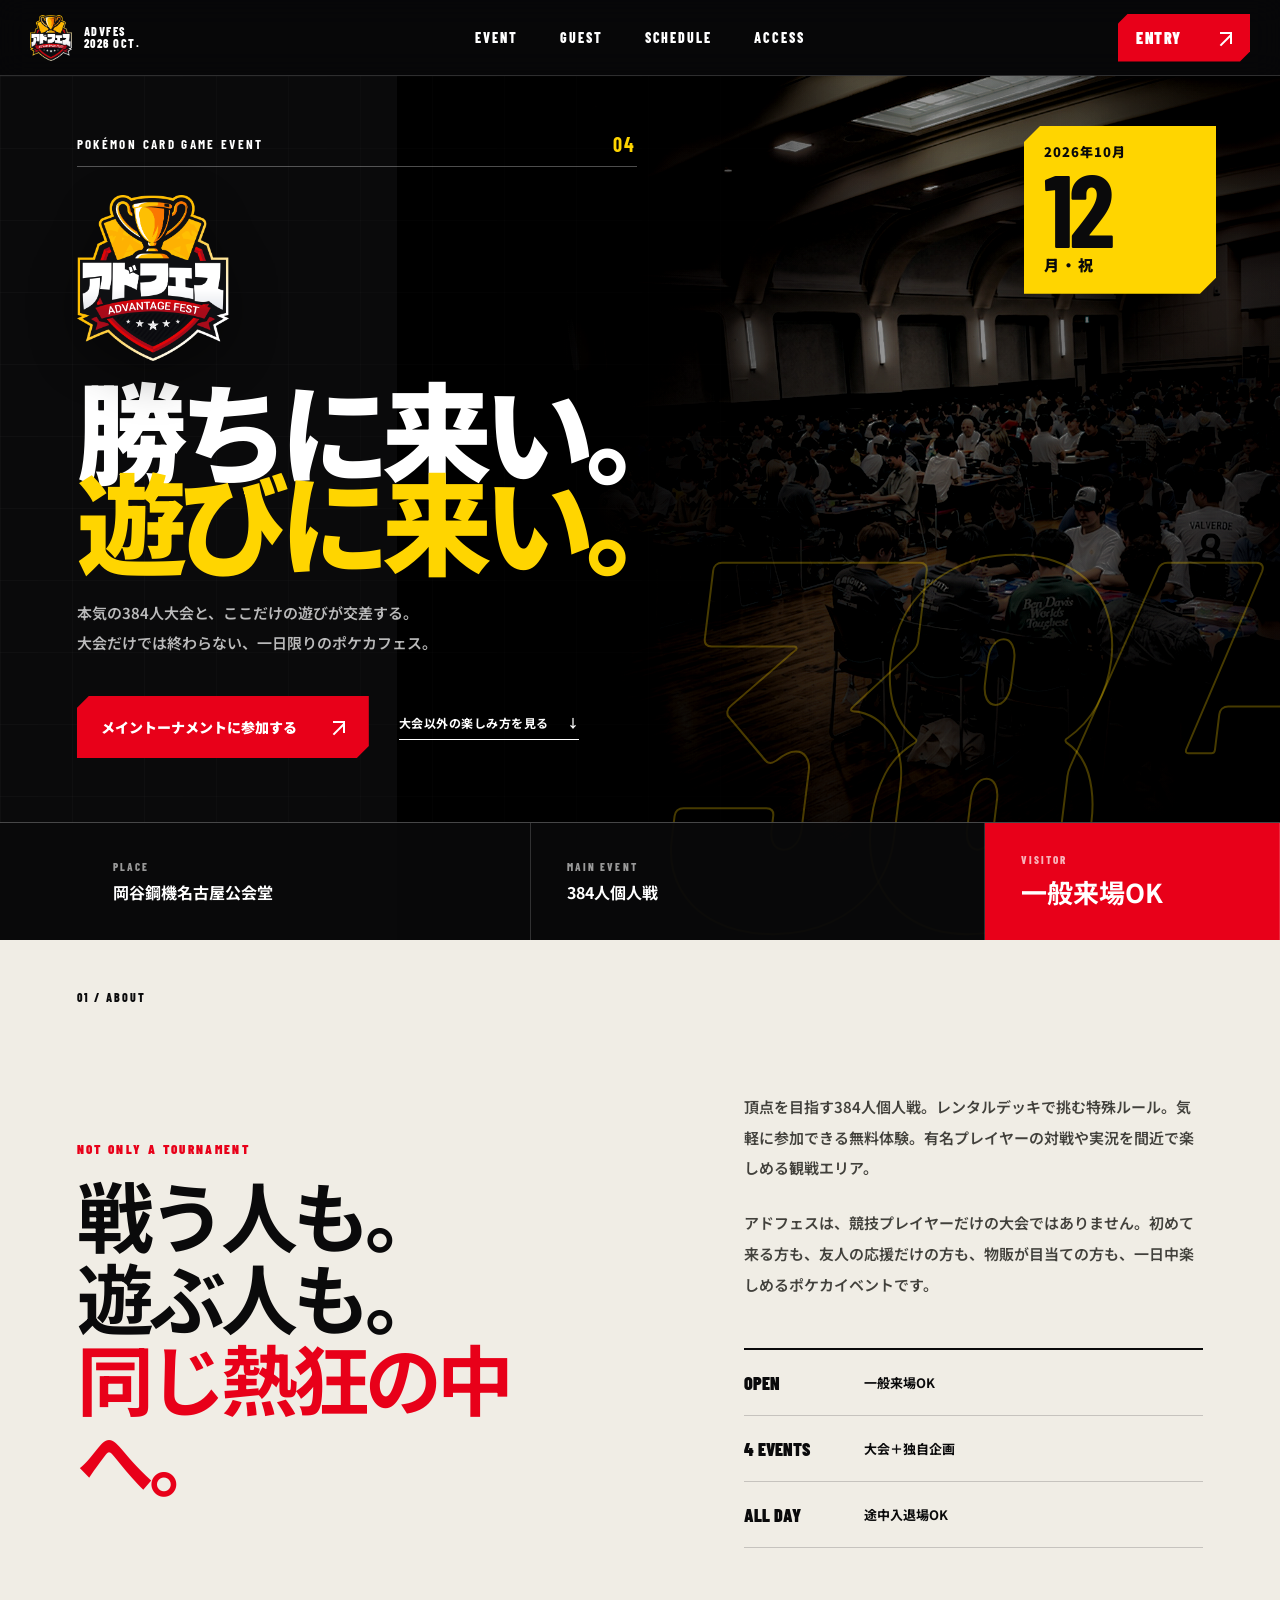
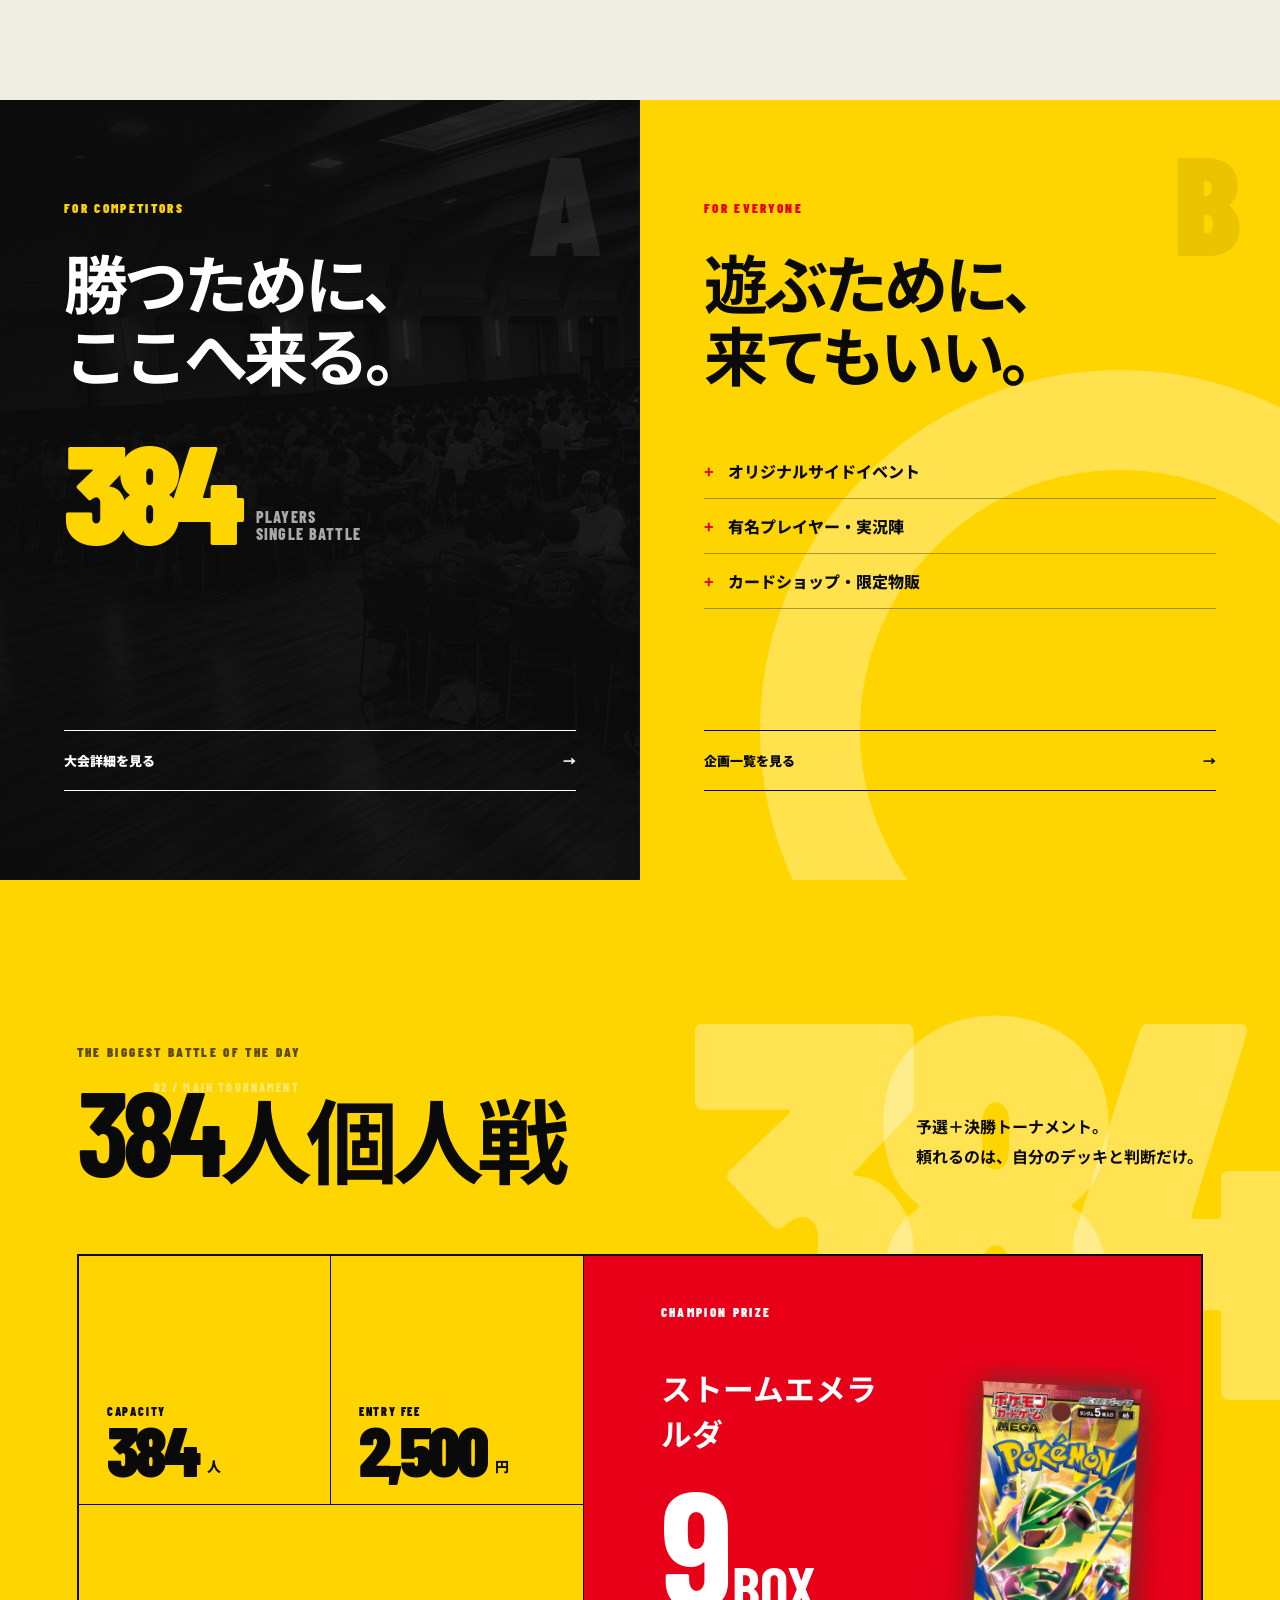
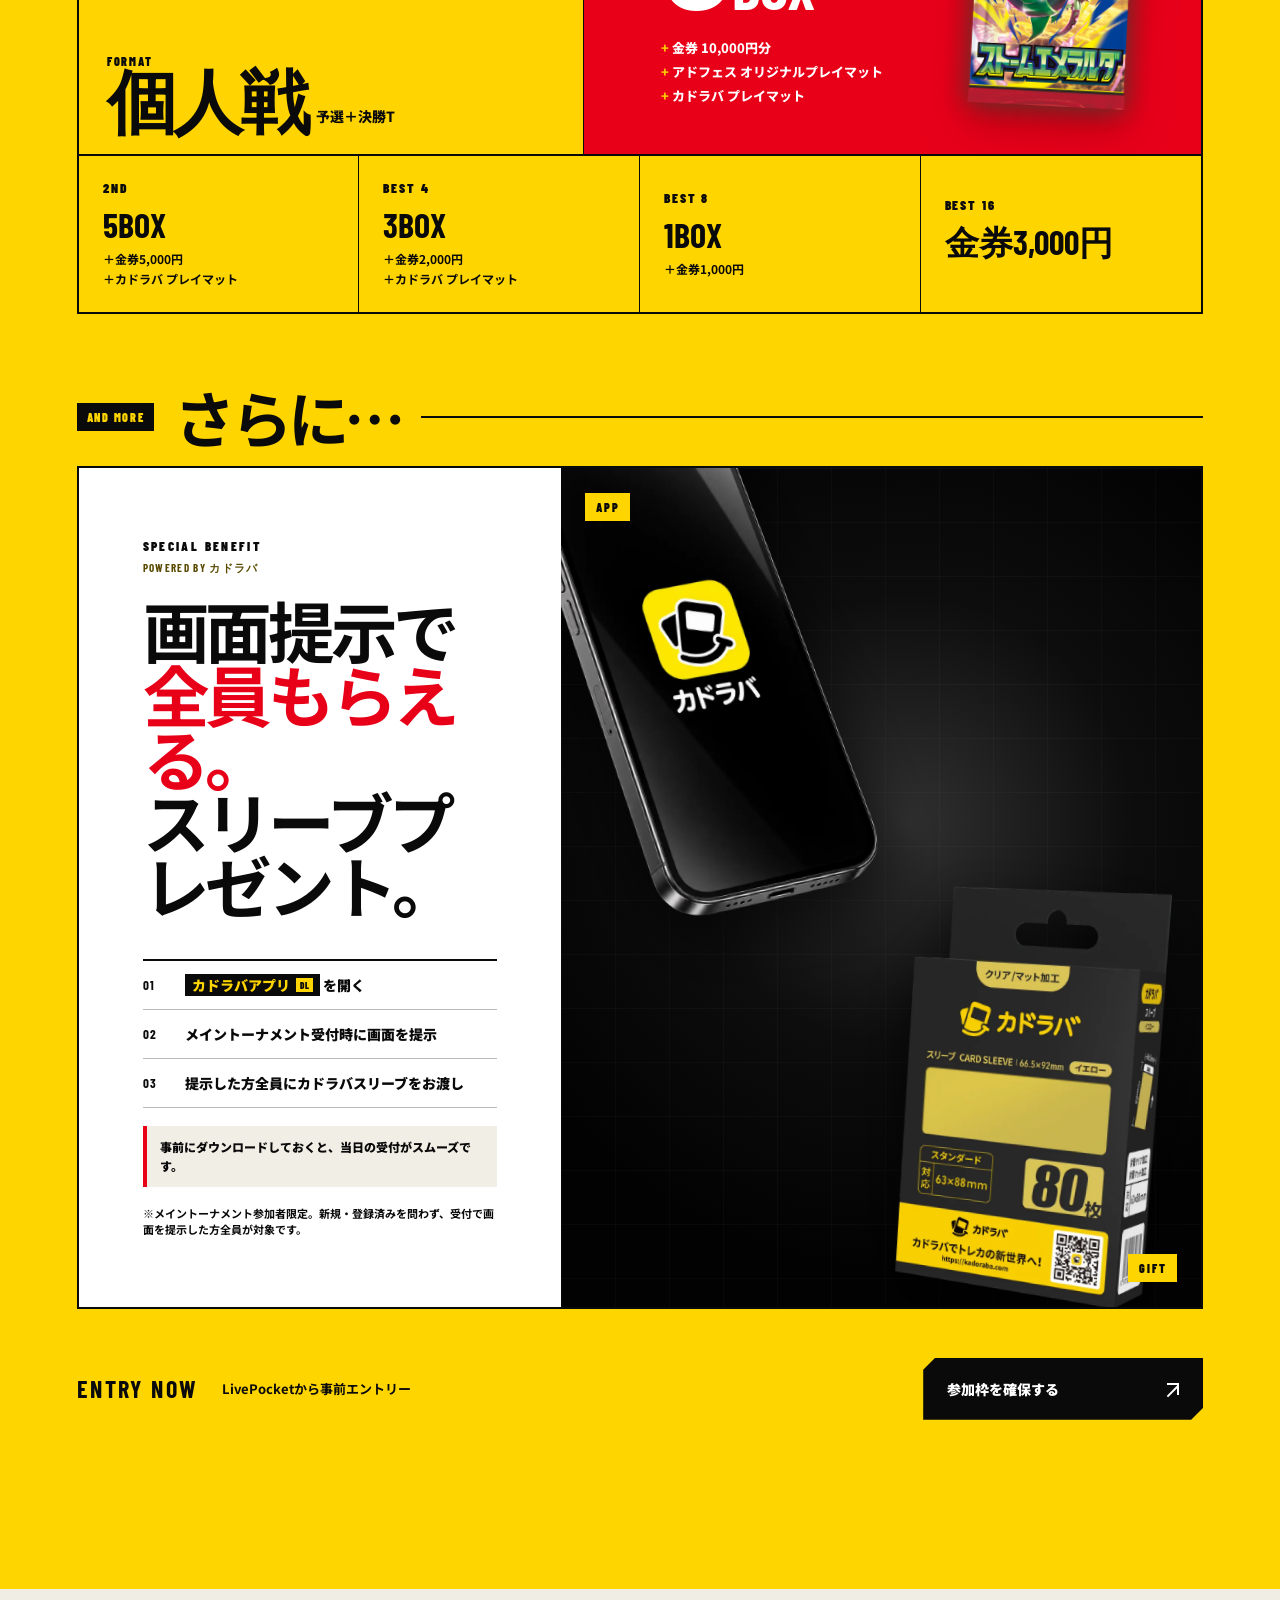
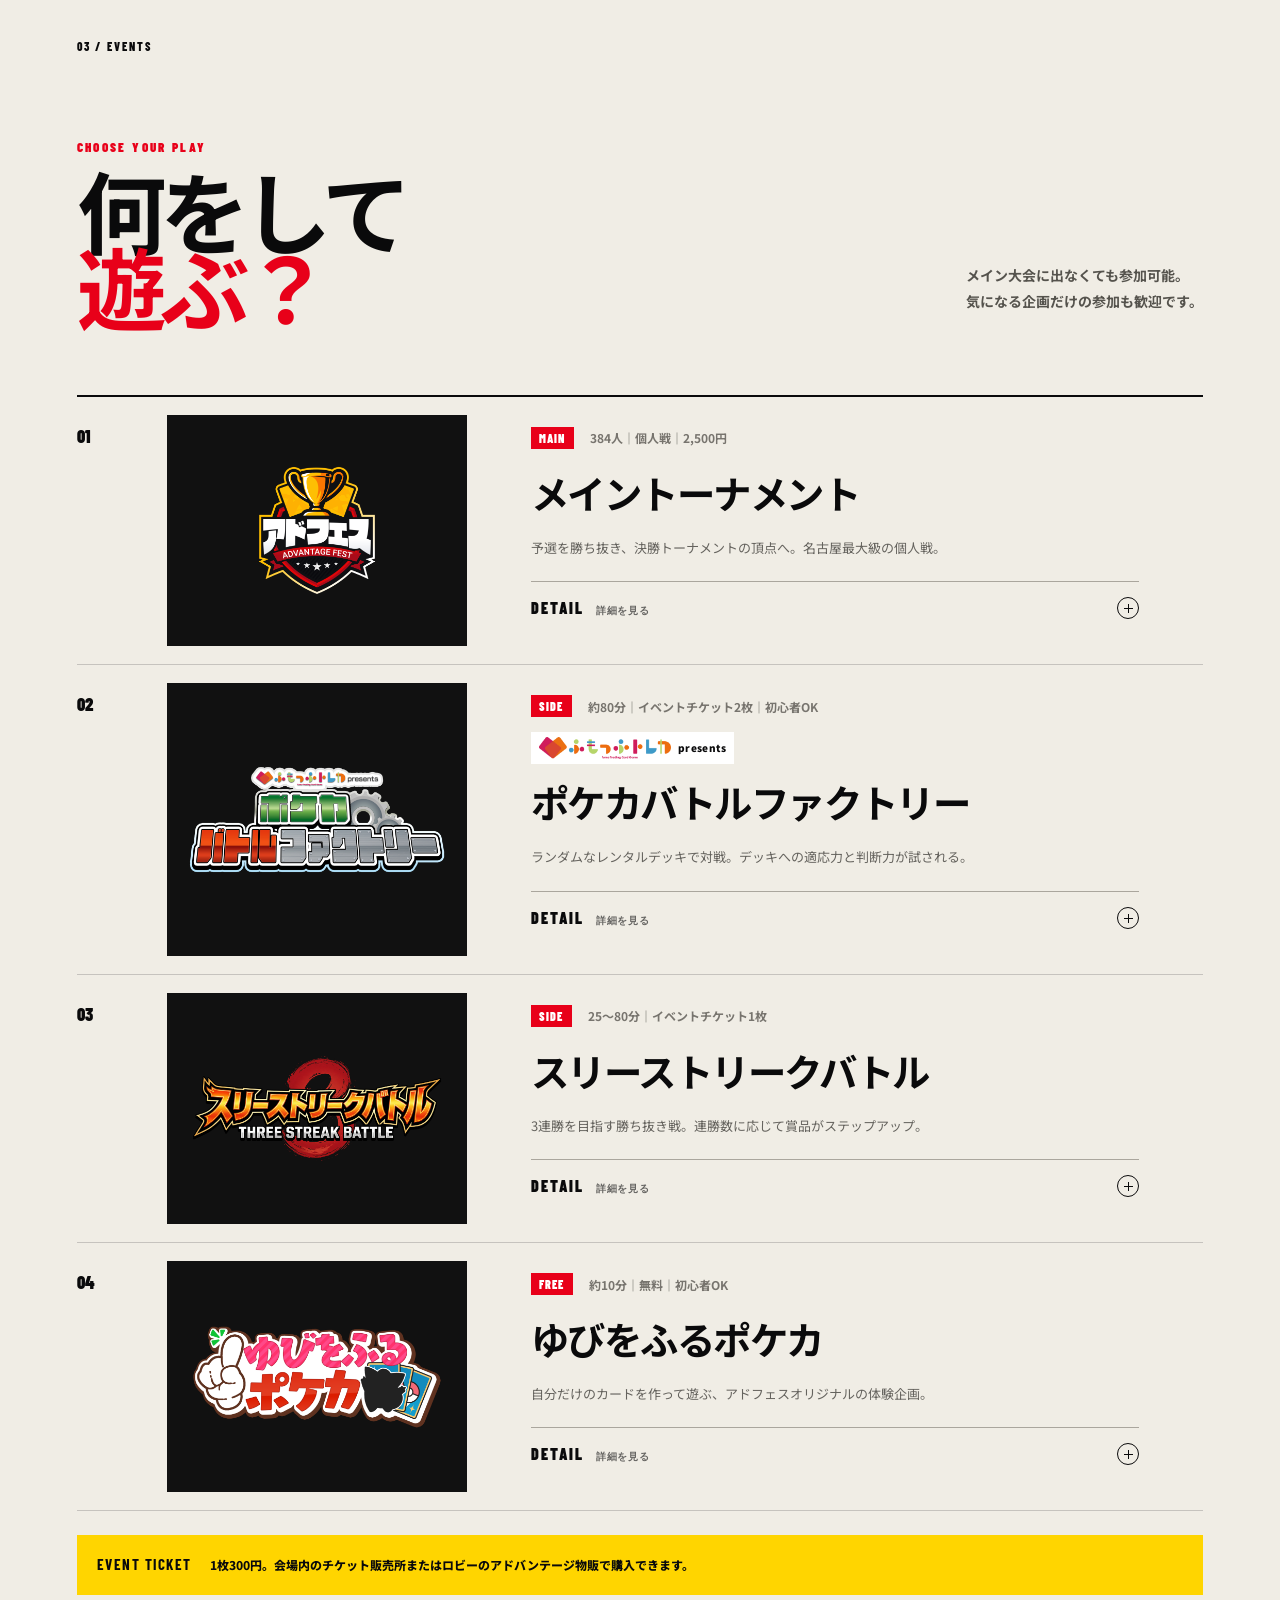
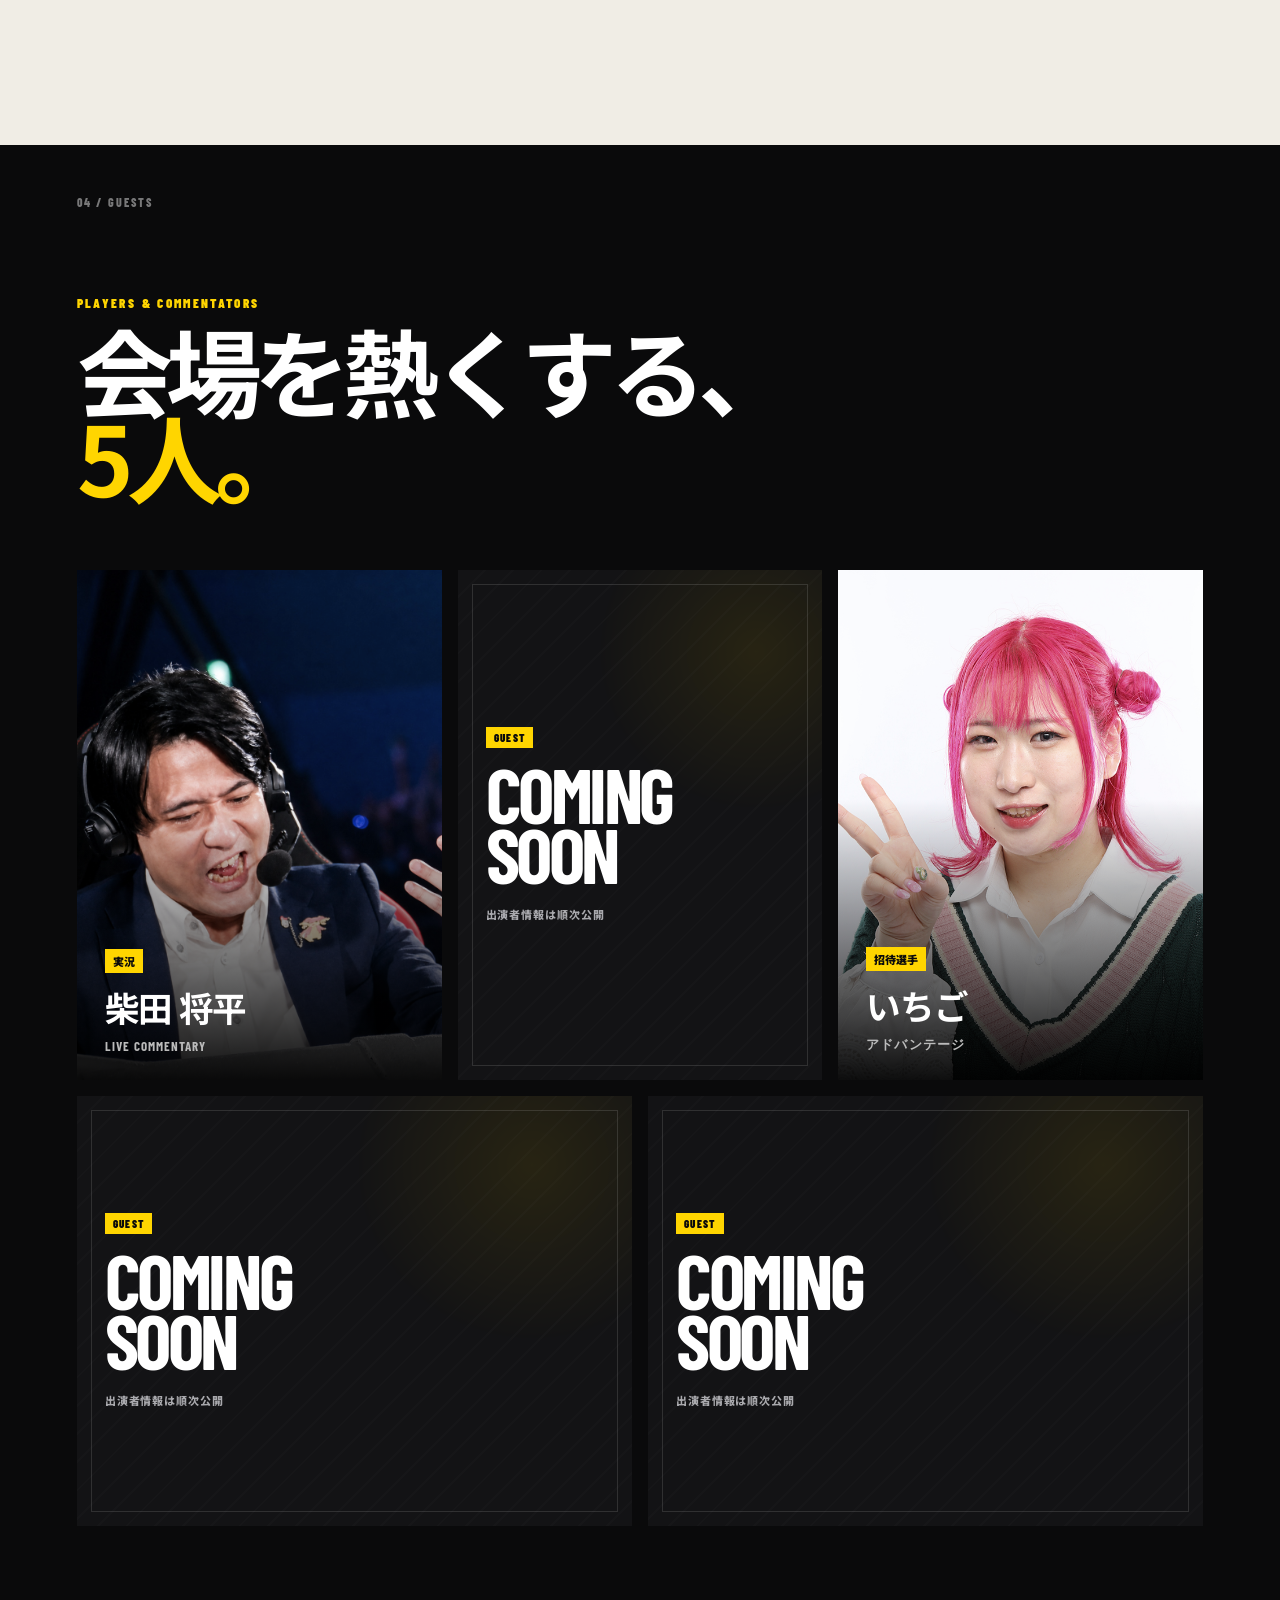
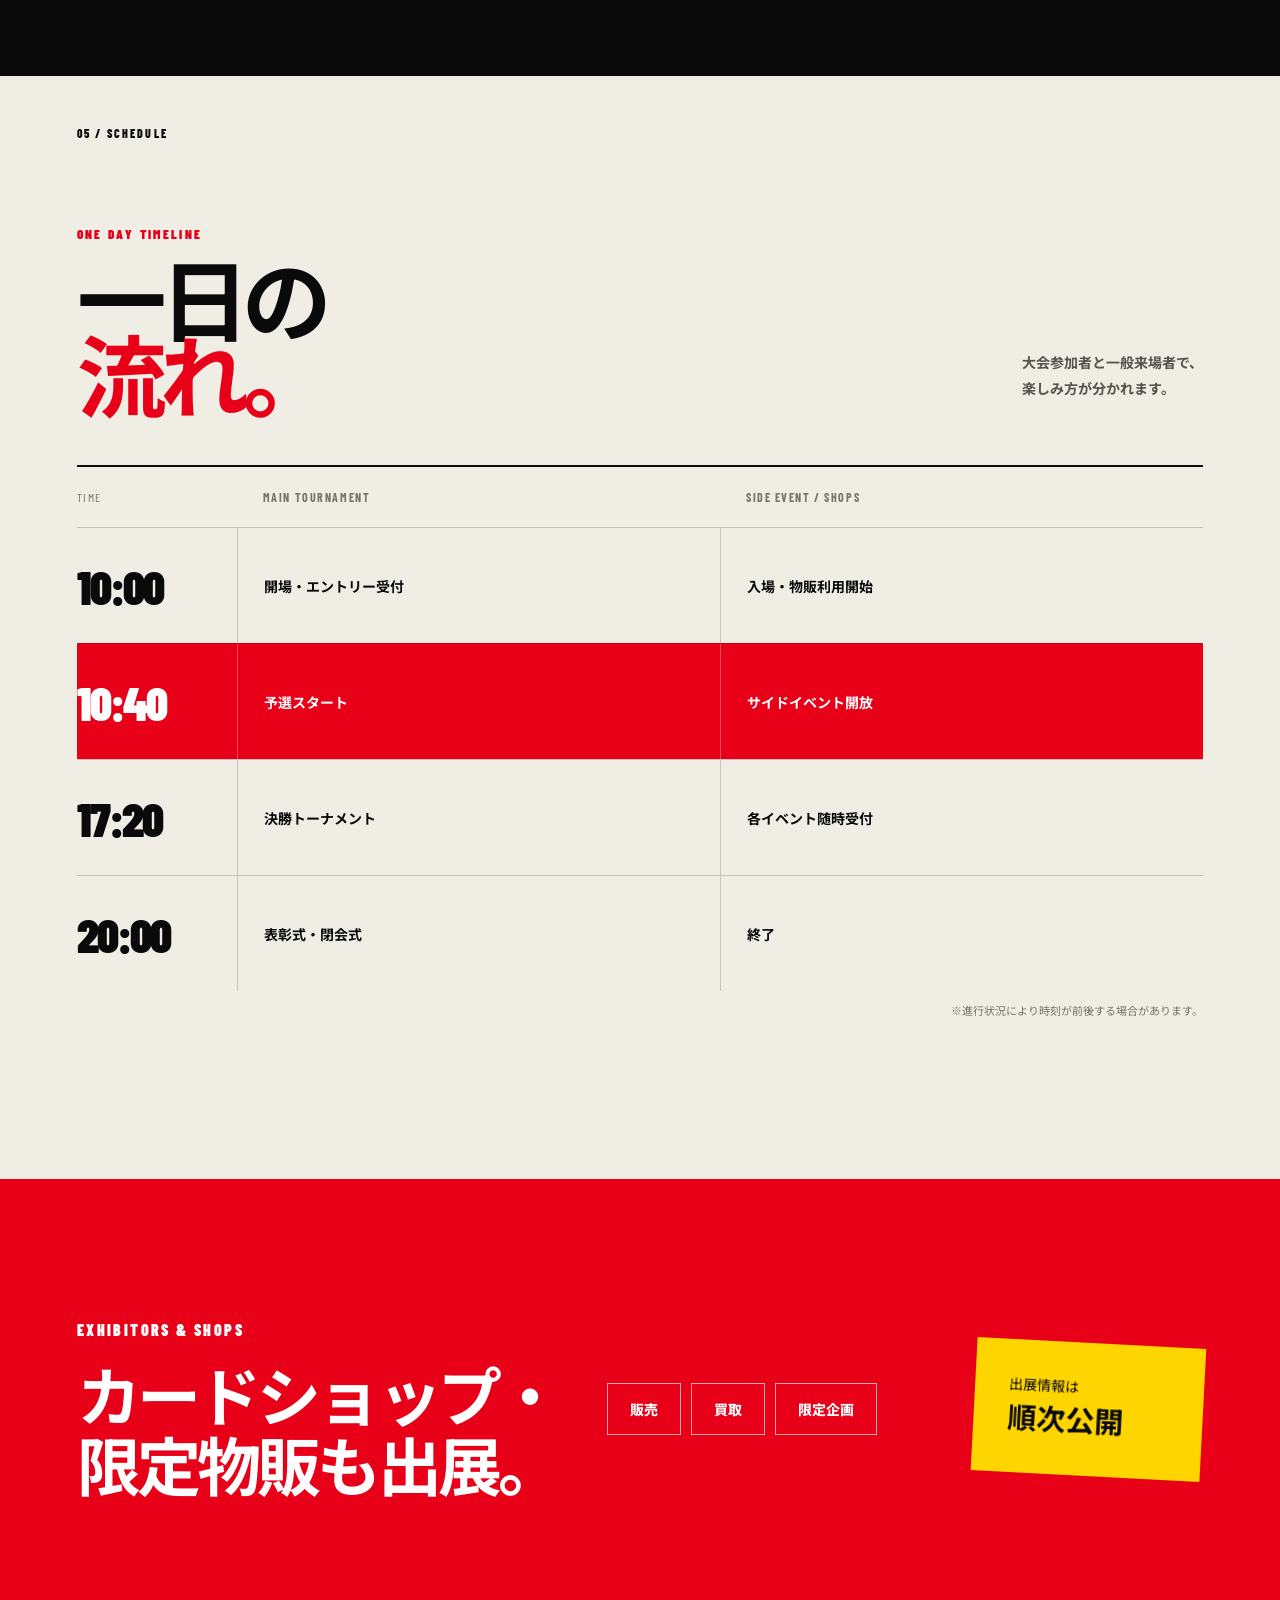
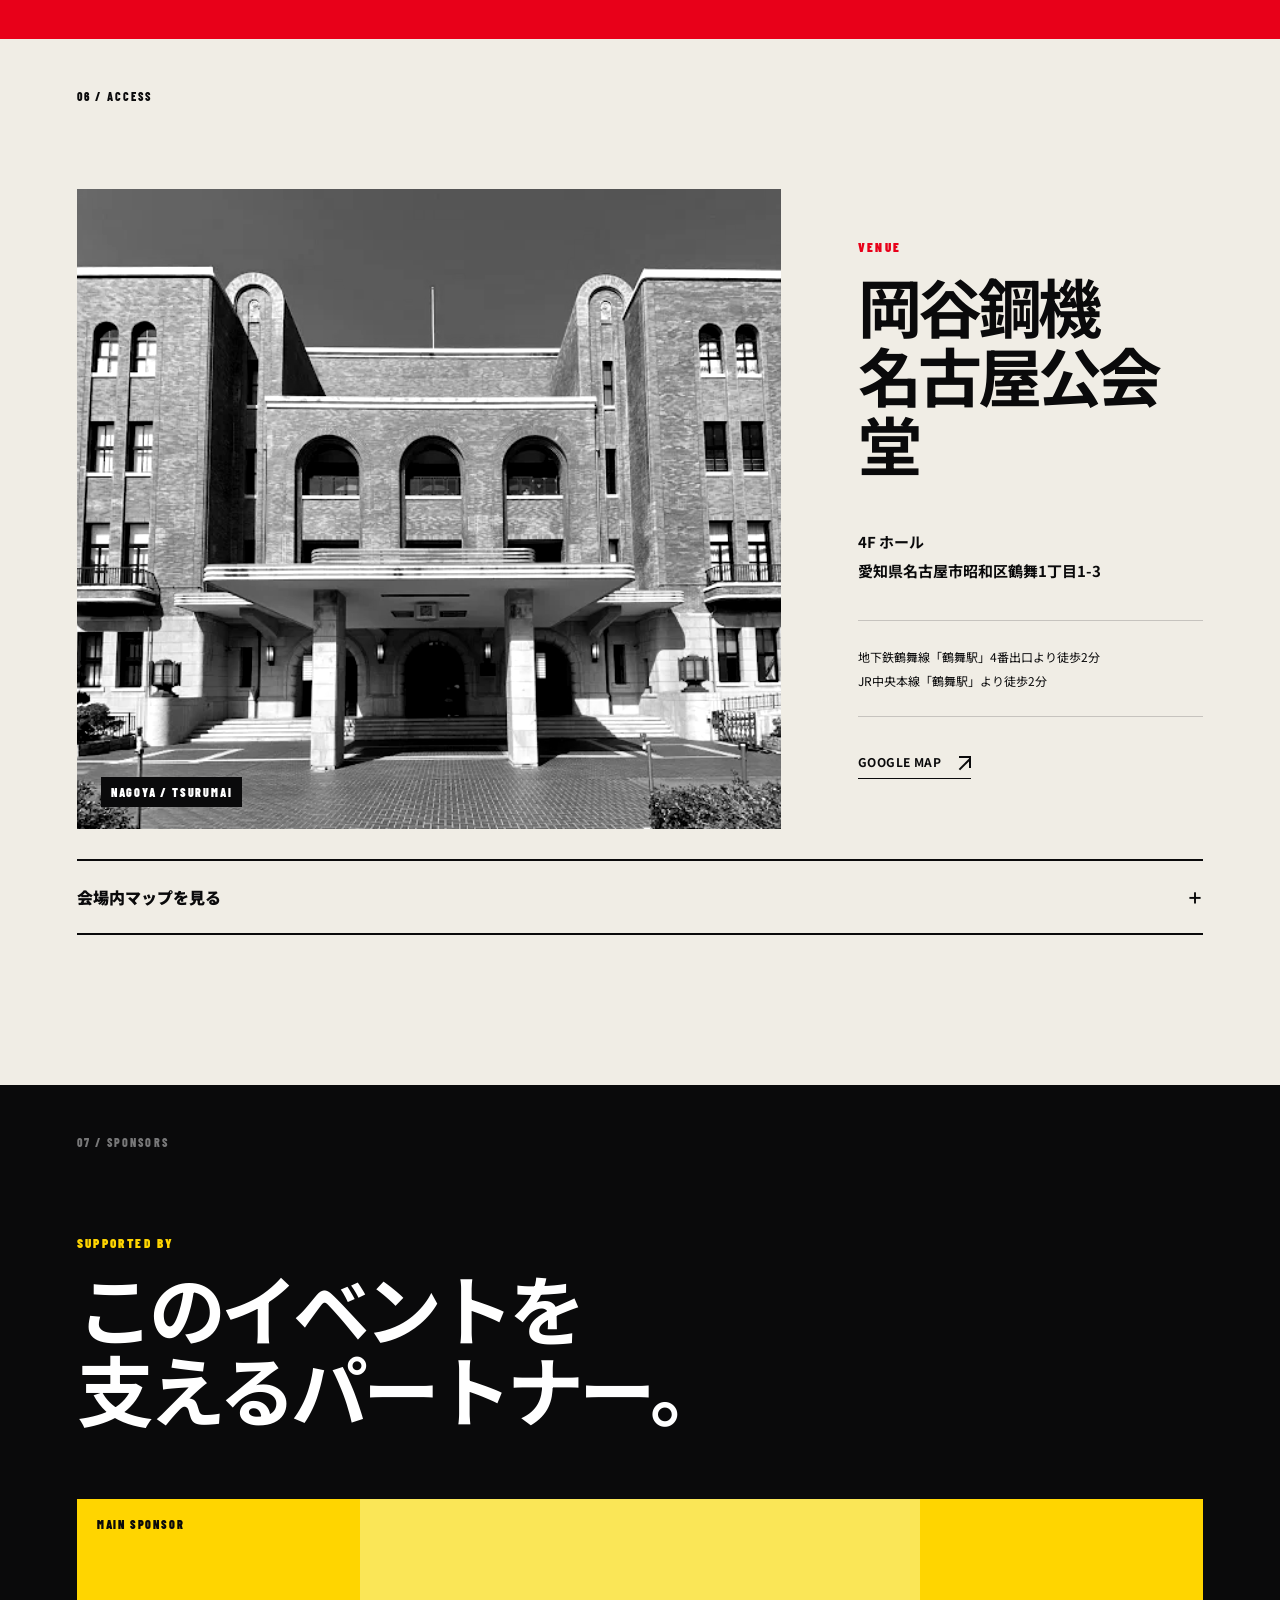
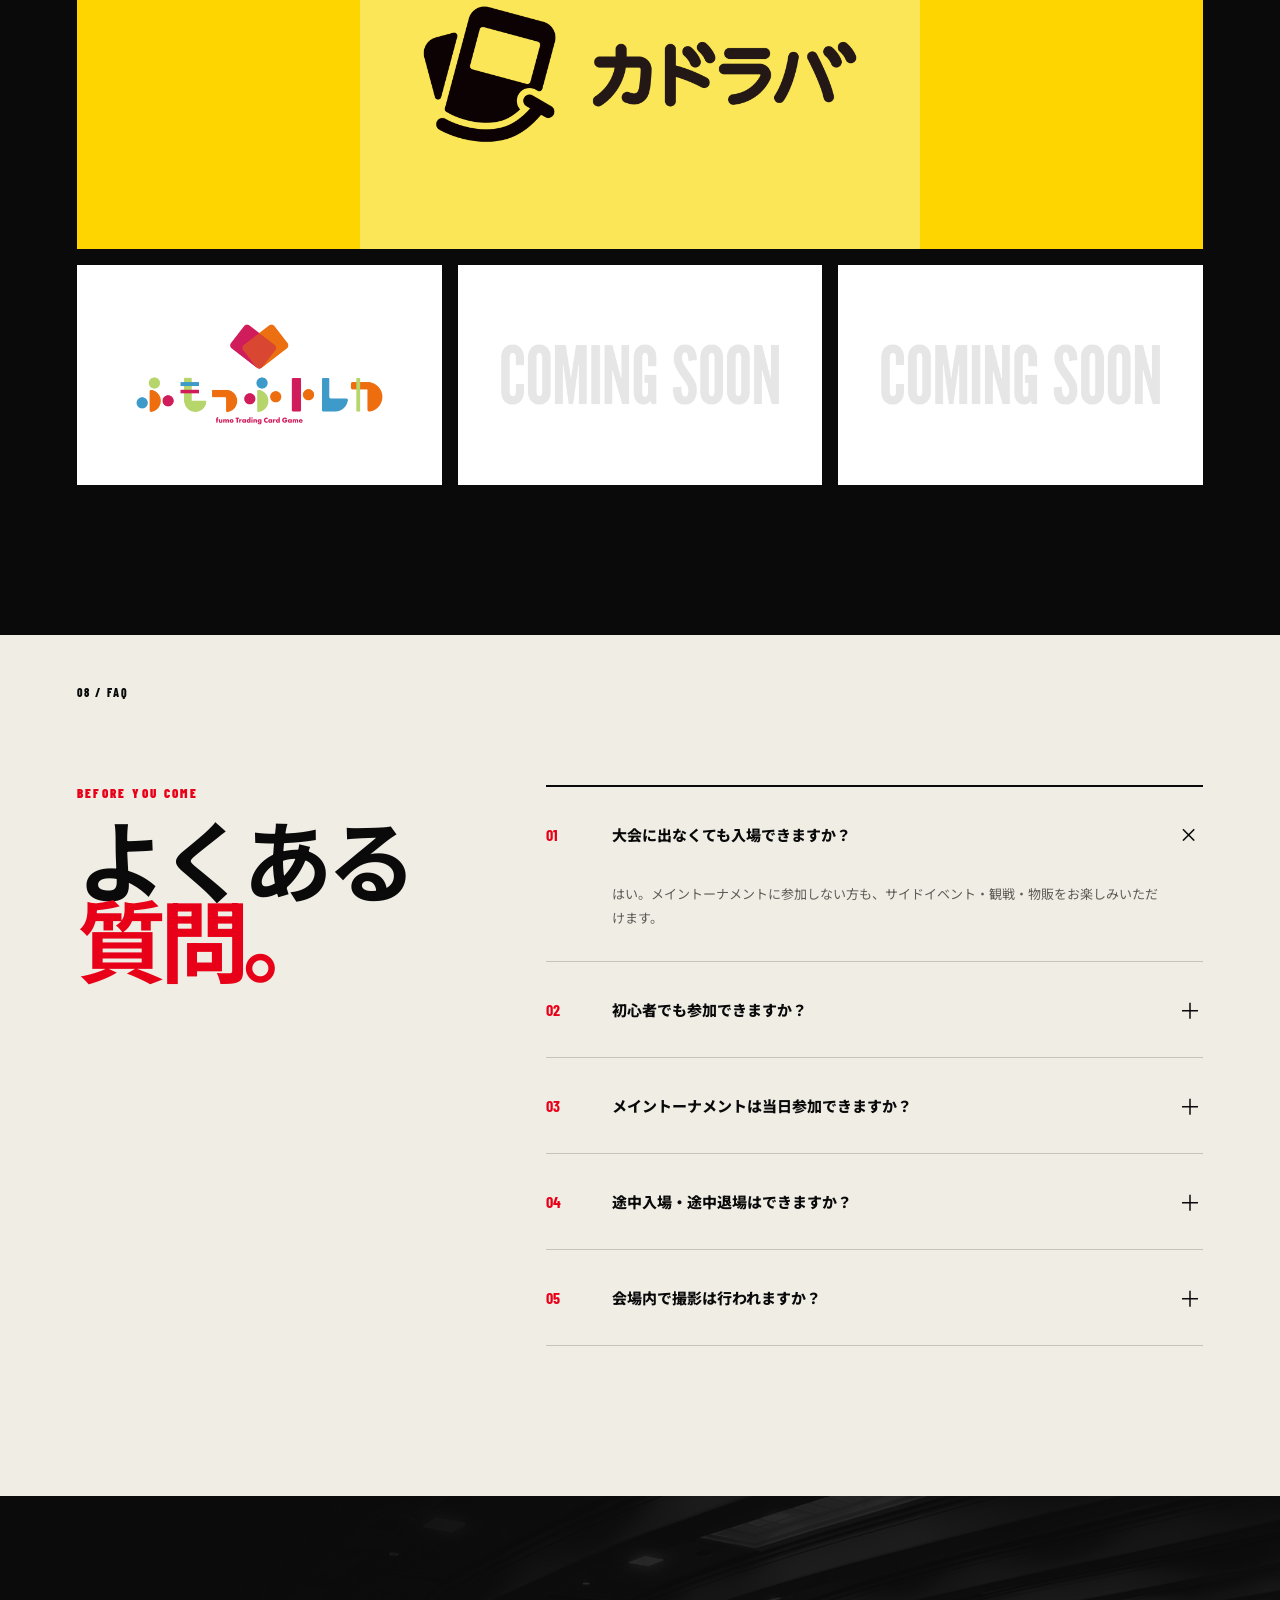
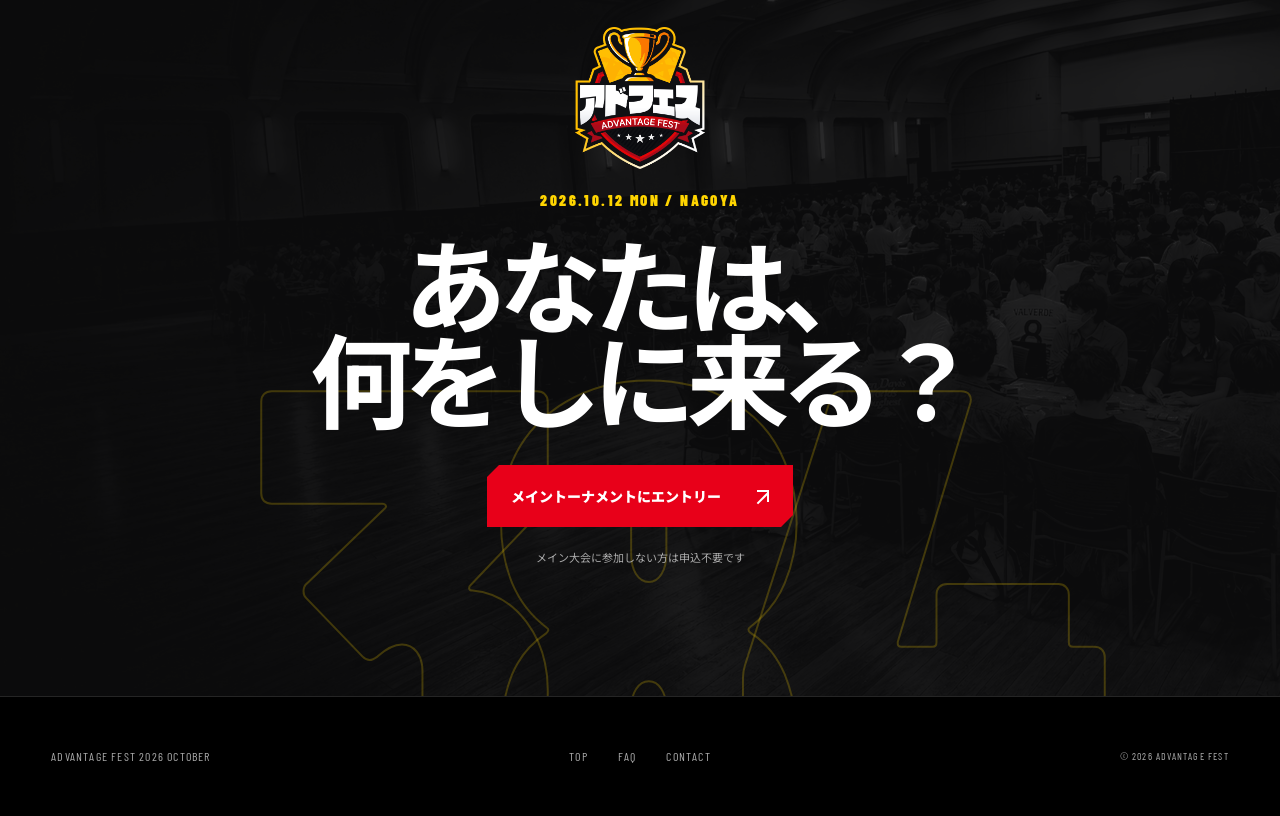
==== index.html @ ee1855ff "Add files via upload" ====
<!doctype html>
<html lang="ja">
<head>
  <meta charset="UTF-8">
  <meta name="viewport" content="width=device-width, initial-scale=1.0">
  <title>アドフェス2026 OCTOBER｜384人ポケカイベント</title>
  <meta name="description" content="2026年10月12日、岡谷鋼機名古屋公会堂で開催。384人個人戦、オリジナルサイドイベント、ゲスト、物販を一日楽しめるポケカイベントです。">
  <meta property="og:title" content="アドフェス2026 OCTOBER">
  <meta property="og:description" content="名古屋で開催する384人規模のポケカイベント。大会に参加しない方も来場できます。">
  <meta property="og:image" content="assets/hero.jpg">
  <meta property="og:type" content="website">
  <meta name="twitter:card" content="summary_large_image">
  <meta name="twitter:title" content="アドフェス2026 OCTOBER">
  <meta name="twitter:description" content="名古屋で開催する384人規模のポケカイベント。大会に参加しない方も来場できます。">
  <meta name="twitter:image" content="assets/hero.jpg">
  <link rel="icon" href="assets/favicon.png">
  <link rel="stylesheet" href="styles.css">
</head>
<body>
<link rel="preload" as="image" href="assets/logo.png"/>
<link rel="preload" as="image" href="assets/prize-storm-emerald.png"/>
<link rel="preload" as="image" href="assets/event-main.png"/>
<link rel="preload" as="image" href="assets/event-factory.png"/>
<link rel="preload" as="image" href="assets/event-streak.png"/>
<link rel="preload" as="image" href="assets/event-yubi.png"/>
<link rel="preload" as="image" href="assets/guest-shibata.jpg"/>
<link rel="preload" as="image" href="assets/guest-batsulog.jpg"/>
<link rel="preload" as="image" href="assets/guest-ichigo.jpg"/>
<link rel="preload" as="image" href="assets/guest-fujita.png"/>
<link rel="preload" as="image" href="assets/guest-shiokawa.jpg"/>
<link rel="preload" as="image" href="assets/venue.webp"/>
<link rel="preload" as="image" href="assets/map.png"/>
<link rel="preload" as="image" href="assets/sponsor-kadoraba.png"/>
<link rel="preload" as="image" href="assets/sponsor-fumo.png"/>
<header class="site-header">
<a class="header-brand" href="#top" aria-label="ページ上部へ">
<img src="assets/logo.png" alt="アドフェス"/>
<span>ADVFES<br/>2026 OCT.</span>
</a>
<nav class="desktop-nav" aria-label="メインナビゲーション">
<a href="#experience">EVENT</a>
<a href="#guests">GUEST</a>
<a href="#schedule">SCHEDULE</a>
<a href="#access">ACCESS</a>
</nav>
<a class="header-entry" href="https://livepocket.jp/e/5vfi2" target="_blank" rel="noreferrer">ENTRY <span class="arrow-out" aria-hidden="true">
</span>
</a>
</header>
<main>
<section class="hero" id="top">
<div class="hero-photo" aria-hidden="true">
</div>
<div class="hero-grid" aria-hidden="true">
</div>
<div class="hero-watermark" aria-hidden="true">384</div>
<div class="hero-copy">
<p class="eyebrow">
<span>POKÉMON CARD GAME EVENT</span>
<b>04</b>
</p>
<img class="hero-logo" src="assets/logo.png" alt="アドフェス ADVANTAGE FEST"/>
<h1>勝ちに来い。<br/>
<em>遊びに来い。</em>
</h1>
<p class="hero-lead">本気の384人大会と、ここだけの遊びが交差する。<br/>大会だけでは終わらない、一日限りのポケカフェス。</p>
<div class="hero-actions">
<a class="button button-primary" href="https://livepocket.jp/e/5vfi2" target="_blank" rel="noreferrer">メイントーナメントに参加する <span class="arrow-out" aria-hidden="true">
</span>
</a>
<a class="text-link" href="#experience">大会以外の楽しみ方を見る <span>↓</span>
</a>
</div>
</div>
<div class="hero-date-block" aria-label="2026年10月12日 月曜日・祝日">
<p>2026年10月</p>
<strong>12</strong>
<span>月・祝</span>
</div>
<div class="hero-info-rail">
<div>
<small>PLACE</small>
<strong>岡谷鋼機名古屋公会堂</strong>
</div>
<div>
<small>MAIN EVENT</small>
<strong>384人個人戦</strong>
</div>
<div class="visitor-info">
<small>VISITOR</small>
<strong>一般来場OK</strong>
</div>
</div>
</section>
<section class="manifesto section-pad">
<div class="section-index">01 / ABOUT</div>
<div class="manifesto-copy">
<p class="section-kicker">NOT ONLY A TOURNAMENT</p>
<h2>戦う人も。<br/>遊ぶ人も。<br/>
<span>同じ熱狂の中へ。</span>
</h2>
</div>
<div class="manifesto-detail">
<p>頂点を目指す384人個人戦。レンタルデッキで挑む特殊ルール。気軽に参加できる無料体験。有名プレイヤーの対戦や実況を間近で楽しめる観戦エリア。</p>
<p>アドフェスは、競技プレイヤーだけの大会ではありません。初めて来る方も、友人の応援だけの方も、物販が目当ての方も、一日中楽しめるポケカイベントです。</p>
<ul class="manifesto-points">
<li>
<b>OPEN</b>
<span>一般来場OK</span>
</li>
<li>
<b>4 EVENTS</b>
<span>大会＋独自企画</span>
</li>
<li>
<b>ALL DAY</b>
<span>途中入退場OK</span>
</li>
</ul>
</div>
</section>
<section class="experience" id="experience">
<article class="experience-panel battle-panel">
<div class="panel-number">A</div>
<div class="panel-content">
<p>FOR COMPETITORS</p>
<h2>勝つために、<br/>ここへ来る。</h2>
<div class="panel-stat">
<strong>384</strong>
<span>PLAYERS<br/>SINGLE BATTLE</span>
</div>
<a href="#tournament">大会詳細を見る <span>→</span>
</a>
</div>
</article>
<article class="experience-panel festival-panel">
<div class="panel-number">B</div>
<div class="panel-content">
<p>FOR EVERYONE</p>
<h2>遊ぶために、<br/>来てもいい。</h2>
<ul>
<li>オリジナルサイドイベント</li>
<li>有名プレイヤー・実況陣</li>
<li>カードショップ・限定物販</li>
</ul>
<a href="#events">企画一覧を見る <span>→</span>
</a>
</div>
</article>
</section>
<section class="tournament section-pad" id="tournament">
<div class="section-index light">02 / MAIN TOURNAMENT</div>
<div class="tournament-head">
<div>
<p class="section-kicker">THE BIGGEST BATTLE OF THE DAY</p>
<h2>
<span>384</span>人個人戦</h2>
</div>
<p>予選＋決勝トーナメント。<br/>頼れるのは、自分のデッキと判断だけ。</p>
</div>
<div class="tournament-dashboard">
<div class="specs">
<div>
<small>CAPACITY</small>
<strong>384</strong>
<span>人</span>
</div>
<div>
<small>ENTRY FEE</small>
<strong>2,500</strong>
<span>円</span>
</div>
<div>
<small>FORMAT</small>
<strong>個人戦</strong>
<span>予選＋決勝T</span>
</div>
</div>
<div class="champion-prize">
<p>CHAMPION PRIZE</p>
<h3>ストームエメラルダ</h3>
<strong>
<b>9</b> BOX</strong>
<div class="champion-extras">
<span>金券 10,000円分</span>
<span>アドフェス オリジナルプレイマット</span>
<span>カドラバ プレイマット</span>
</div>
<img src="assets/prize-storm-emerald.png" alt="拡張パック MEGA ストームエメラルダ"/>
</div>
</div>
<div class="prize-row">
<div>
<small>2ND</small>
<strong>5BOX</strong>
<span>＋金券5,000円<br/>＋カドラバ プレイマット</span>
</div>
<div>
<small>BEST 4</small>
<strong>3BOX</strong>
<span>＋金券2,000円<br/>＋カドラバ プレイマット</span>
</div>
<div>
<small>BEST 8</small>
<strong>1BOX</strong>
<span>＋金券1,000円</span>
</div>
<div>
<small>BEST 16</small>
<strong>金券3,000円</strong>
</div>
</div>
<div class="more-benefit-lead">
<span>AND MORE</span>
<strong>さらに…</strong>
</div>
<div class="tournament-benefit">
<div class="kadoraba-campaign">
<div class="kadoraba-copy">
<p>SPECIAL BENEFIT <b>POWERED BY カドラバ</b></p>
<h3>画面提示で<br/><em>全員もらえる。</em><br/>スリーブプレゼント。</h3>
<div class="campaign-steps" aria-label="受け取り方法">
<span><b>01</b><span><a class="app-download-link" href="https://kadoraba.go.link/jKtvI" target="_blank" rel="noreferrer">カドラバアプリ</a>を開く</span></span>
<span><b>02</b><span>メイントーナメント受付時に画面を提示</span></span>
<span><b>03</b><span>提示した方全員にカドラバスリーブをお渡し</span></span>
</div>
<div class="download-note">事前にダウンロードしておくと、当日の受付がスムーズです。</div>
<small>※メイントーナメント参加者限定。新規・登録済みを問わず、受付で画面を提示した方全員が対象です。</small>
</div>
<div class="kadoraba-products" aria-label="カドラバアプリと黄色のカードスリーブ">
<span class="product-label product-label-app">APP</span>
<img class="kadoraba-phone kadoraba-phone-alt" src="assets/kadoraba-phone-alt.webp" alt="カドラバアプリ" loading="lazy" decoding="async"/>
<span class="product-label product-label-gift">GIFT</span>
<img class="kadoraba-sleeve" src="assets/kadoraba-sleeve-yellow.webp" alt="カドラバ カードスリーブ イエロー" loading="lazy" decoding="async"/>
</div>
</div>
</div>
<div class="tournament-entry">
<p>
<b>ENTRY NOW</b>
<span>LivePocketから事前エントリー</span>
</p>
<a class="button button-dark" href="https://livepocket.jp/e/5vfi2" target="_blank" rel="noreferrer">参加枠を確保する <span class="arrow-out" aria-hidden="true">
</span>
</a>
</div>
</section>
<section class="events section-pad" id="events">
<div class="section-index">03 / EVENTS</div>
<div class="section-heading-row">
<div>
<p class="section-kicker">CHOOSE YOUR PLAY</p>
<h2>何をして<br/>
<span>遊ぶ？</span>
</h2>
</div>
<p>メイン大会に出なくても参加可能。<br/>気になる企画だけの参加も歓迎です。</p>
</div>
<div class="event-list">
<article class="event-card">
<div class="event-card-number">01</div>
<div class="event-card-image">
<img src="assets/event-main.png" alt=""/>
</div>
<div class="event-card-copy">
<p>
<span>MAIN</span>384人｜個人戦｜2,500円</p>
<h3>メイントーナメント</h3>
<div>予選を勝ち抜き、決勝トーナメントの頂点へ。名古屋最大級の個人戦。</div>
<details class="event-detail">
<summary><span>DETAIL <small>詳細を見る</small></span><i aria-hidden="true"></i></summary>
<div class="event-detail-body">
<h4>大会概要</h4>
<ul class="event-detail-list">
<li><b>形式</b><span>個人戦</span></li>
<li><b>定員</b><span>384人</span></li>
<li><b>進行</b><span>予選＋決勝トーナメント</span></li>
<li><b>参加方法</b><span>LivePocketから事前エントリー</span></li>
</ul>
<a class="event-detail-link" href="#tournament">大会詳細・賞品を見る</a>
</div>
</details>
</div>
</article>
<article class="event-card">
<div class="event-card-number">02</div>
<div class="event-card-image">
<img src="assets/event-factory.png" alt=""/>
</div>
<div class="event-card-copy">
<p>
<span>SIDE</span>約80分｜イベントチケット2枚｜初心者OK</p>
<span class="event-presenter"><img src="assets/presenter-fumo.png" alt="ふもっふトレカ"/><b>presents</b></span>
<h3>ポケカバトルファクトリー</h3>
<div>ランダムなレンタルデッキで対戦。デッキへの適応力と判断力が試される。</div>
<details class="event-detail">
<summary><span>DETAIL <small>詳細を見る</small></span><i aria-hidden="true"></i></summary>
<div class="event-detail-body">
<h4>あそびかた</h4>
<ul class="event-detail-bullets">
<li>4人1組のフライト式で進行し、総当たりで1人3試合行います</li>
<li>ヒントカードをもとにレンタルデッキの内容を推測します</li>
<li>用意されたレンタルデッキから1つ選んで対戦します</li>
<li>1勝するごとにデッキ交換が可能です</li>
</ul>
<h4>賞品</h4>
<ul class="event-detail-list event-detail-prizes">
<li><b>0勝（参加賞）</b><span>「30th CELEBRATION」×1パック</span></li>
<li><b>1勝</b><span>「30th CELEBRATION」×1パック ＋ 「ストームエメラルダ」×1パック</span></li>
<li><b>2勝</b><span>「30th CELEBRATION」×1パック ＋ 「ストームエメラルダ」×1パック<strong class="factory-special-prize"><small>協賛品</small>FUMOTEX ×1個</strong></span></li>
<li><b>3勝</b><span>「30th CELEBRATION」×1パック ＋ 「ストームエメラルダ」×2パック<strong class="factory-special-prize"><small>協賛品</small>FUMOTEX ×1個</strong></span></li>
</ul>
<a class="event-sponsor-promo" href="https://www.fumotcg.com/collections/fumotex" target="_blank" rel="noreferrer" aria-label="FUMOTEXの商品一覧を見る">
<span class="event-sponsor-promo-head">
<span><small>SPONSORED PRODUCT</small><b>2勝以上でFUMOTEXをプレゼント</b></span>
<span class="event-sponsor-promo-action">商品を見る</span>
</span>
<picture>
<source media="(min-width: 700px)" srcset="assets/fumotex-promo-pc.webp"/>
<img src="assets/fumotex-promo-sp.webp" alt="FUMOTEX 本格競技用スリーブ DUAL・SINGLE 全28色" loading="lazy" decoding="async"/>
</picture>
</a>
<small class="event-detail-note">※所定人数がそろい次第スタートします。</small>
</div>
</details>
</div>
</article>
<article class="event-card">
<div class="event-card-number">03</div>
<div class="event-card-image">
<img src="assets/event-streak.png" alt=""/>
</div>
<div class="event-card-copy">
<p>
<span>SIDE</span>25〜80分｜イベントチケット1枚</p>
<h3>スリーストリークバトル</h3>
<div>3連勝を目指す勝ち抜き戦。連勝数に応じて賞品がステップアップ。</div>
<details class="event-detail">
<summary><span>DETAIL <small>詳細を見る</small></span><i aria-hidden="true"></i></summary>
<div class="event-detail-body">
<h4>あそびかた</h4>
<ul class="event-detail-bullets">
<li>列に並び、次々と現れる相手と対戦します</li>
<li>勝った場合は席に残り、次の挑戦者を待ちます</li>
<li>連勝数に応じて賞品がステップアップします</li>
</ul>
<h4>賞品</h4>
<ul class="event-detail-list event-detail-prizes">
<li><b>0勝（参加賞）</b><span>「ストームエメラルダ」×1パック</span></li>
<li><b>1勝</b><span>「ストームエメラルダ」×1パック</span></li>
<li><b>2勝</b><span>「30th CELEBRATION」×1パック ＋ 「ストームエメラルダ」×1パック</span></li>
<li><b>3勝</b><span>「30th CELEBRATION」×1パック ＋ 「ストームエメラルダ」×3パック</span></li>
</ul>
</div>
</details>
</div>
</article>
<article class="event-card">
<div class="event-card-number">04</div>
<div class="event-card-image">
<img src="assets/event-yubi.png" alt=""/>
</div>
<div class="event-card-copy">
<p>
<span>FREE</span>約10分｜無料｜初心者OK</p>
<h3>ゆびをふるポケカ</h3>
<div>自分だけのカードを作って遊ぶ、アドフェスオリジナルの体験企画。</div>
<details class="event-detail">
<summary><span>DETAIL <small>詳細を見る</small></span><i aria-hidden="true"></i></summary>
<div class="event-detail-body">
<h4>あそびかた</h4>
<ul class="event-detail-bullets">
<li>自分でイラストを描いてオリジナルカードを作成します</li>
<li>ゆびをふるマシンを押すと、使うワザがランダムで決まります</li>
<li>相手のゆびをふるカードをきぜつさせたら勝利です</li>
<li>作ったカードは記念に持ち帰れます</li>
</ul>
<a class="event-detail-link" href="https://www.youtube.com/watch?v=otNmflL32sE" target="_blank" rel="noreferrer">紹介動画を見る</a>
</div>
</details>
</div>
</article>
</div>
<p class="event-ticket-note"><b>EVENT TICKET</b><span>1枚300円。会場内のチケット販売所またはロビーのアドバンテージ物販で購入できます。</span></p>
</section>
<section class="guests section-pad" id="guests">
<div class="section-index light">04 / GUESTS</div>
<div class="guest-heading">
<p class="section-kicker">PLAYERS &amp; COMMENTATORS</p>
<h2>会場を熱くする、<br/>
<span>5人。</span>
</h2>
</div>
<div class="guest-grid">
<article class="guest-card guest-1">
<div class="guest-photo">
<img src="assets/guest-shibata.jpg" alt="柴田 将平"/>
</div>
<div class="guest-info">
<p>実況</p>
<h3>柴田 将平</h3>
<span>LIVE COMMENTARY</span>
</div>
</article>
<!-- ゲスト公開時：下のdata-guest-original要素からhiddenを外し、直後のguest-coming-soon要素を削除 -->
<article class="guest-card guest-2" data-guest-original="batsulog" hidden>
<div class="guest-photo">
<img src="assets/guest-batsulog.jpg" alt="バツローグ"/>
</div>
<div class="guest-info">
<p>解説</p>
<h3>バツローグ</h3>
<span>第6期ポケカ四天王</span>
</div>
</article>
<article class="guest-card guest-2 guest-coming-soon" aria-label="ゲスト近日公開">
<div class="guest-coming-mark">
<span>GUEST</span>
<b>COMING<br/>SOON</b>
<small>出演者情報は順次公開</small>
</div>
</article>
<article class="guest-card guest-3">
<div class="guest-photo">
<img src="assets/guest-ichigo.jpg" alt="いちご"/>
</div>
<div class="guest-info">
<p>招待選手</p>
<h3>いちご</h3>
<span>アドバンテージ</span>
</div>
</article>
<!-- ゲスト公開時：下のdata-guest-original要素からhiddenを外し、直後のguest-coming-soon要素を削除 -->
<article class="guest-card guest-4" data-guest-original="fujita" hidden>
<div class="guest-photo">
<img src="assets/guest-fujita.png" alt="フジタハルト"/>
</div>
<div class="guest-info">
<p>招待選手</p>
<h3>フジタハルト</h3>
<span>CL2025東京 優勝</span>
</div>
</article>
<article class="guest-card guest-4 guest-coming-soon" aria-label="ゲスト近日公開">
<div class="guest-coming-mark">
<span>GUEST</span>
<b>COMING<br/>SOON</b>
<small>出演者情報は順次公開</small>
</div>
</article>
<!-- ゲスト公開時：下のdata-guest-original要素からhiddenを外し、直後のguest-coming-soon要素を削除 -->
<article class="guest-card guest-5" data-guest-original="shiokawa" hidden>
<div class="guest-photo">
<img src="assets/guest-shiokawa.jpg" alt="シオカワ セイノスケ"/>
</div>
<div class="guest-info">
<p>招待選手</p>
<h3>シオカワ セイノスケ</h3>
<span>CL2026愛知May 優勝</span>
</div>
</article>
<article class="guest-card guest-5 guest-coming-soon" aria-label="ゲスト近日公開">
<div class="guest-coming-mark">
<span>GUEST</span>
<b>COMING<br/>SOON</b>
<small>出演者情報は順次公開</small>
</div>
</article>
</div>
</section>
<section class="schedule section-pad" id="schedule">
<div class="section-index">05 / SCHEDULE</div>
<div class="section-heading-row schedule-heading">
<div>
<p class="section-kicker">ONE DAY TIMELINE</p>
<h2>一日の<br/>
<span>流れ。</span>
</h2>
</div>
<p>大会参加者と一般来場者で、<br/>楽しみ方が分かれます。</p>
</div>
<div class="timeline">
<div class="timeline-head">
<span>TIME</span>
<b>MAIN TOURNAMENT</b>
<b>SIDE EVENT / SHOPS</b>
</div>
<div class="timeline-row">
<time>10:00</time>
<p>開場・エントリー受付</p>
<p>入場・物販利用開始</p>
</div>
<div class="timeline-row active">
<time>10:40</time>
<p>予選スタート</p>
<p>サイドイベント開放</p>
</div>
<div class="timeline-row">
<time>17:20</time>
<p>決勝トーナメント</p>
<p>各イベント随時受付</p>
</div>
<div class="timeline-row">
<time>20:00</time>
<p>表彰式・閉会式</p>
<p>終了</p>
</div>
</div>
<p class="schedule-note">※進行状況により時刻が前後する場合があります。</p>
</section>
<section class="shops-banner">
<div>
<p>EXHIBITORS &amp; SHOPS</p>
<h2>カードショップ・<br/>限定物販も出展。</h2>
</div>
<div class="shops-tags">
<span>販売</span>
<span>買取</span>
<span>限定企画</span>
</div>
<p class="shops-coming">出展情報は<br/>
<b>順次公開</b>
</p>
</section>
<section class="access section-pad" id="access">
<div class="section-index">06 / ACCESS</div>
<div class="access-layout">
<div class="venue-photo">
<img src="assets/venue.webp" alt="岡谷鋼機名古屋公会堂"/>
<span>NAGOYA / TSURUMAI</span>
</div>
<div class="venue-copy">
<p class="section-kicker">VENUE</p>
<h2>岡谷鋼機<br/>名古屋公会堂</h2>
<p>4F ホール<br/>愛知県名古屋市昭和区鶴舞1丁目1-3</p>
<ul>
<li>地下鉄鶴舞線「鶴舞駅」4番出口より徒歩2分</li>
<li>JR中央本線「鶴舞駅」より徒歩2分</li>
</ul>
<a class="text-link dark-link" href="https://www.google.com/maps?q=岡谷鋼機名古屋公会堂" target="_blank" rel="noreferrer">GOOGLE MAP <span class="arrow-out" aria-hidden="true">
</span>
</a>
</div>
</div>
<details class="venue-map-detail">
<summary>会場内マップを見る <span>＋</span>
</summary>
<div>
<img src="assets/map.png" alt="岡谷鋼機名古屋公会堂4F 会場マップ"/>
</div>
</details>
</section>
<section class="sponsors section-pad">
<div class="section-index light">07 / SPONSORS</div>
<p class="section-kicker">SUPPORTED BY</p>
<h2>このイベントを<br/>支えるパートナー。</h2>
<div class="kadoraba-brand">
<span>MAIN SPONSOR</span>
<a class="sponsor-link sponsor-link-main" href="https://kadoraba.com/" target="_blank" rel="noreferrer" aria-label="カドラバ公式サイトを開く">
<img src="assets/sponsor-kadoraba.png" alt="カドラバ"/>
</a>
</div>
<div class="support-sponsors">
<div>
<a class="sponsor-link" href="https://www.fumotcg.com/" target="_blank" rel="noreferrer" aria-label="ふもっふトレカ公式サイトを開く">
<img class="sponsor-logo-fumo" src="assets/sponsor-fumo.png" alt="ふもっふトレカ"/>
</a>
</div>
<div>
<img class="coming-soon-image" src="assets/sponsor-coming-01.webp" alt="新規スポンサー近日公開" loading="lazy" decoding="async"/>
</div>
<div>
<img class="coming-soon-image" src="assets/sponsor-coming-02.webp" alt="新規スポンサー近日公開" loading="lazy" decoding="async"/>
</div>
</div>
</section>
<section class="faq section-pad" id="faq">
<div class="section-index">08 / FAQ</div>
<div class="faq-layout">
<div>
<p class="section-kicker">BEFORE YOU COME</p>
<h2>よくある<br/>
<span>質問。</span>
</h2>
</div>
<div class="faq-list">
<details open="">
<summary>
<b>01</b>
<span>大会に出なくても入場できますか？</span>
<i>＋</i>
</summary>
<p>はい。メイントーナメントに参加しない方も、サイドイベント・観戦・物販をお楽しみいただけます。</p>
</details>
<details>
<summary>
<b>02</b>
<span>初心者でも参加できますか？</span>
<i>＋</i>
</summary>
<p>はい。無料の「ゆびをふるポケカ」や、レンタルデッキで参加できる「ポケカバトルファクトリー」も用意しています。</p>
</details>
<details>
<summary>
<b>03</b>
<span>メイントーナメントは当日参加できますか？</span>
<i>＋</i>
</summary>
<p>空きがある場合のみ当日参加できます。定員に達する可能性があるため、LivePocketからの事前エントリーをおすすめします。</p>
</details>
<details>
<summary>
<b>04</b>
<span>途中入場・途中退場はできますか？</span>
<i>＋</i>
</summary>
<p>可能です。384人個人戦に参加される方は、指定された集合時間に遅れないようご注意ください。</p>
</details>
<details>
<summary>
<b>05</b>
<span>会場内で撮影は行われますか？</span>
<i>＋</i>
</summary>
<p>写真・動画撮影および配信を行います。映り込みを希望されない場合は受付またはスタッフへお申し出ください。可能な範囲で配慮します。</p>
</details>
</div>
</div>
</section>
<section class="final-entry">
<div class="final-number" aria-hidden="true">384</div>
<img src="assets/logo.png" alt="アドフェス"/>
<p>2026.10.12 MON / NAGOYA</p>
<h2>あなたは、<br/>何をしに来る？</h2>
<a class="button button-primary" href="https://livepocket.jp/e/5vfi2" target="_blank" rel="noreferrer">メイントーナメントにエントリー <span class="arrow-out" aria-hidden="true">
</span>
</a>
<small>メイン大会に参加しない方は申込不要です</small>
</section>
</main>
<footer>
<p>ADVANTAGE FEST 2026 OCTOBER</p>
<nav>
<a href="#top">TOP</a>
<a href="#faq">FAQ</a>
<a href="mailto:advantage.ytch@gmail.com">CONTACT</a>
</nav>
<small>© 2026 ADVANTAGE FEST</small>
</footer>
<a class="mobile-entry" href="https://livepocket.jp/e/5vfi2" target="_blank" rel="noreferrer">ENTRY <span class="arrow-out" aria-hidden="true">
</span>
</a>
</body>
</html>
---- styles.css ----
@import url('https://fonts.googleapis.com/css2?family=Barlow+Condensed:ital,wght@0,600;0,700;0,800;0,900;1,800&family=Noto+Sans+JP:wght@400;600;700;900&display=swap');

:root {
  --ink: #0a0a0b;
  --paper: #f0ede5;
  --white: #fff;
  --yellow: #ffd500;
  --red: #e80019;
  --muted: #888780;
  --line: rgba(10, 10, 11, .18);
}

* { box-sizing: border-box; }
html { scroll-behavior: smooth; }
body { margin: 0; overflow-x: hidden; background: var(--paper); color: var(--ink); font-family: "Noto Sans JP", sans-serif; }
a { color: inherit; text-decoration: none; }
img { display: block; max-width: 100%; }
button, summary { font: inherit; }
::selection { background: var(--yellow); color: var(--ink); }

.site-header {
  position: fixed; inset: 0 0 auto; z-index: 100;
  height: 76px; display: grid; grid-template-columns: 1fr auto 1fr; align-items: center;
  padding: 0 30px; color: #fff; background: rgba(7,7,8,.9); border-bottom: 1px solid rgba(255,255,255,.16); backdrop-filter: blur(14px);
}
.header-brand { display: flex; align-items: center; gap: 12px; width: max-content; }
.header-brand img { width: 42px; height: 48px; object-fit: contain; }
.header-brand span { font-family: "Barlow Condensed", sans-serif; font-size: 12px; font-weight: 800; line-height: .95; letter-spacing: .12em; }
.desktop-nav { display: flex; align-items: center; gap: 42px; font-family: "Barlow Condensed", sans-serif; font-weight: 800; letter-spacing: .12em; }
.desktop-nav a { position: relative; font-size: 14px; }
.desktop-nav a::after { content: ""; position: absolute; right: 0; bottom: -9px; left: 0; height: 2px; background: var(--yellow); transform: scaleX(0); transform-origin: left; transition: transform .25s; }
.desktop-nav a:hover::after { transform: scaleX(1); }
.header-entry { justify-self: end; min-width: 132px; height: 48px; display: flex; align-items: center; justify-content: space-between; gap: 20px; padding: 0 18px; background: var(--red); font-family: "Barlow Condensed", sans-serif; font-weight: 900; letter-spacing: .1em; clip-path: polygon(10px 0,100% 0,100% calc(100% - 10px),calc(100% - 10px) 100%,0 100%,0 10px); }

.hero { position: relative; min-height: 940px; overflow: hidden; background: var(--ink); color: #fff; }
.hero-photo { position: absolute; inset: 76px 0 0 31%; background: url('assets/hero.jpg') 58% center/cover no-repeat; filter: saturate(.55) contrast(1.25); }
.hero-photo::after { content: ""; position: absolute; inset: 0; background: linear-gradient(90deg,#0a0a0b 0%,rgba(10,10,11,.92) 13%,rgba(10,10,11,.25) 58%,rgba(10,10,11,.68) 100%), linear-gradient(0deg,#0a0a0b 0%,transparent 35%); }
.hero-grid { position: absolute; inset: 76px 0 0; opacity: .17; background-image: linear-gradient(rgba(255,255,255,.15) 1px,transparent 1px),linear-gradient(90deg,rgba(255,255,255,.15) 1px,transparent 1px); background-size: 72px 72px; mask-image: linear-gradient(90deg,#000,transparent 72%); }
.hero-watermark { position: absolute; right: -2vw; bottom: 57px; font-family: "Barlow Condensed", sans-serif; font-size: clamp(300px,41vw,630px); font-weight: 900; line-height: .62; letter-spacing: -.08em; color: transparent; -webkit-text-stroke: 2px rgba(255,213,0,.28); transform: skewX(-7deg); }
.hero-copy { position: relative; z-index: 3; width: min(760px,60vw); padding: 132px 0 170px max(6vw,54px); }
.eyebrow { width: min(560px,100%); display: flex; justify-content: space-between; align-items: center; margin: 0 0 28px; padding-bottom: 10px; border-bottom: 1px solid rgba(255,255,255,.3); font-family: "Barlow Condensed", sans-serif; font-size: 13px; font-weight: 700; letter-spacing: .18em; }
.eyebrow b { color: var(--yellow); font-size: 20px; }
.hero-logo { width: 152px; margin-bottom: 22px; filter: drop-shadow(0 18px 24px rgba(0,0,0,.4)); }
.hero h1 { margin: 0; font-size: clamp(74px,8.6vw,138px); line-height: .82; font-weight: 900; letter-spacing: -.075em; }
.hero h1 em { color: var(--yellow); font-style: normal; }
.hero-lead { max-width: 590px; margin: 34px 0 0; color: rgba(255,255,255,.72); font-size: 15px; line-height: 2; font-weight: 600; }
.hero-actions { display: flex; align-items: center; gap: 30px; margin-top: 38px; }
.button { min-height: 62px; display: inline-flex; align-items: center; justify-content: space-between; gap: 36px; padding: 0 24px; font-weight: 900; font-size: 14px; clip-path: polygon(12px 0,100% 0,100% calc(100% - 12px),calc(100% - 12px) 100%,0 100%,0 12px); transition: transform .2s, filter .2s; }
.button:hover { transform: translateY(-3px); filter: brightness(1.08); }
.button-primary { background: var(--red); color: #fff; box-shadow: 0 15px 35px rgba(232,0,25,.3); }
.arrow-out {
  position: relative;
  width: 12px;
  height: 12px;
  flex: 0 0 12px;
  display: inline-block;
  border-top: 2px solid currentColor;
  border-right: 2px solid currentColor;
}
.arrow-out::after {
  content: "";
  position: absolute;
  top: 0;
  right: -1px;
  width: 15px;
  height: 2px;
  background: currentColor;
  transform: rotate(-45deg);
  transform-origin: right center;
}
.text-link { display: inline-flex; align-items: center; gap: 18px; padding-bottom: 8px; border-bottom: 1px solid currentColor; font-size: 12px; font-weight: 700; letter-spacing: .04em; }
.hero-date-block { position: absolute; z-index: 4; top: 126px; right: max(5vw,48px); width: 192px; padding: 18px 20px 22px; color: var(--ink); background: var(--yellow); clip-path: polygon(16px 0,100% 0,100% calc(100% - 16px),calc(100% - 16px) 100%,0 100%,0 16px); }
.hero-date-block p { margin: 0; font-size: 13px; font-weight: 900; line-height: 1.2; letter-spacing: .08em; }
.hero-date-block strong { display: block; margin: 6px 0 10px; font-family: "Barlow Condensed"; font-size: 104px; line-height: .78; letter-spacing: -.05em; }
.hero-date-block span { display: block; font-size: 15px; font-weight: 900; line-height: 1; letter-spacing: .12em; }
.hero-info-rail { position: absolute; z-index: 5; right: 0; bottom: 0; left: 0; min-height: 118px; display: grid; grid-template-columns: 1fr 1fr .65fr; padding-left: max(6vw,54px); background: rgba(9,9,10,.95); border-top: 1px solid rgba(255,255,255,.25); }
.hero-info-rail div { display: flex; flex-direction: column; justify-content: center; gap: 7px; padding: 20px 36px; border-right: 1px solid rgba(255,255,255,.17); }
.hero-info-rail small { font-family: "Barlow Condensed"; color: #999; font-size: 11px; font-weight: 800; letter-spacing: .19em; }
.hero-info-rail strong { font-size: 16px; }
.hero-info-rail .visitor-info { background: var(--red); }
.hero-info-rail .visitor-info small { color: rgba(255,255,255,.7); }
.hero-info-rail .visitor-info strong { font-size: 26px; }

.section-pad { position: relative; padding: 150px max(6vw,54px); }
.section-index { position: absolute; top: 50px; left: max(6vw,54px); font-family: "Barlow Condensed"; font-size: 12px; font-weight: 800; letter-spacing: .18em; }
.section-index.light { color: rgba(255,255,255,.45); }
.section-kicker { margin: 0 0 16px; color: var(--red); font-family: "Barlow Condensed"; font-size: 13px; font-weight: 900; letter-spacing: .18em; }
.manifesto { display: grid; grid-template-columns: minmax(410px,1.2fr) 1fr; gap: 9vw; min-height: 760px; align-items: center; }
.manifesto-copy h2 { margin: 0; font-size: clamp(56px,6vw,96px); line-height: 1.06; letter-spacing: -.065em; }
.manifesto-copy h2 span { color: var(--red); }
.manifesto-detail { max-width: 600px; }
.manifesto-detail > p { margin: 0 0 24px; color: #42413c; font-size: 15px; line-height: 2.05; font-weight: 600; }
.manifesto-points { list-style: none; margin: 48px 0 0; padding: 0; border-top: 2px solid var(--ink); }
.manifesto-points li { display: grid; grid-template-columns: 120px 1fr; align-items: center; min-height: 66px; border-bottom: 1px solid var(--line); }
.manifesto-points b { font-family: "Barlow Condensed"; font-size: 18px; font-weight: 900; }
.manifesto-points span { font-size: 13px; font-weight: 700; }

.experience { display: grid; grid-template-columns: 1fr 1fr; min-height: 780px; }
.experience-panel { position: relative; overflow: hidden; padding: 100px max(5vw,50px); }
.battle-panel { background: var(--ink); color: #fff; }
.battle-panel::before { content: ""; position: absolute; inset: 0; opacity: .14; background: url('assets/hero.jpg') center/cover; mix-blend-mode: luminosity; }
.festival-panel { color: var(--ink); background: var(--yellow); }
.festival-panel::before { content: ""; position: absolute; width: 520px; height: 520px; right: -200px; bottom: -210px; border: 100px solid rgba(255,255,255,.3); border-radius: 50%; }
.panel-number { position: absolute; top: 30px; right: 38px; font-family: "Barlow Condensed"; font-size: 140px; font-weight: 900; line-height: 1; opacity: .08; }
.panel-content { position: relative; z-index: 2; }
.panel-content > p { margin: 0 0 30px; font-family: "Barlow Condensed"; font-size: 13px; font-weight: 900; letter-spacing: .18em; }
.battle-panel .panel-content > p { color: var(--yellow); }
.festival-panel .panel-content > p { color: var(--red); }
.panel-content h2 { margin: 0; font-size: clamp(55px,5vw,82px); line-height: 1.12; letter-spacing: -.06em; }
.panel-content a { position: absolute; top: 530px; left: 0; right: 0; display: flex; justify-content: space-between; padding: 20px 0; border-top: 1px solid currentColor; border-bottom: 1px solid currentColor; font-size: 13px; font-weight: 900; }
.panel-stat { display: flex; align-items: flex-end; gap: 20px; margin-top: 48px; }
.panel-stat strong { color: var(--yellow); font-family: "Barlow Condensed"; font-size: 140px; font-weight: 900; line-height: .75; letter-spacing: -.07em; }
.panel-stat span { font-family: "Barlow Condensed"; color: #aaa; font-size: 16px; font-weight: 800; line-height: 1.05; letter-spacing: .08em; }
.festival-panel ul { list-style: none; margin: 55px 0 0; padding: 0; }
.festival-panel li { padding: 15px 0; border-bottom: 1px solid rgba(10,10,11,.35); font-size: 16px; font-weight: 800; }
.festival-panel li::before { content: "+"; margin-right: 14px; color: var(--red); }

.tournament { overflow: hidden; background: var(--yellow); }
.tournament::after { content: "384"; position: absolute; right: -2vw; top: 90px; color: rgba(255,255,255,.32); font-family: "Barlow Condensed"; font-size: 42vw; font-weight: 900; line-height: .8; letter-spacing: -.09em; z-index: 0; }
.tournament > * { position: relative; z-index: 1; }
.tournament-head { display: flex; align-items: flex-end; justify-content: space-between; gap: 40px; }
.tournament-head .section-kicker { color: #5a4b00; }
.tournament-head h2 { margin: 0; font-size: clamp(58px,7.2vw,112px); line-height: .9; letter-spacing: -.07em; }
.tournament-head h2 span { font-family: "Barlow Condensed"; font-size: 1.3em; }
.tournament-head > p { max-width: 340px; margin: 0 0 12px; font-weight: 700; line-height: 1.9; }
.tournament-dashboard { display: grid; grid-template-columns: .9fr 1.1fr; margin-top: 70px; border: 2px solid var(--ink); background: rgba(255,213,0,.7); }
.specs { display: grid; grid-template-columns: 1fr 1fr; border-right: 1px solid var(--ink); }
.specs div { min-height: 180px; padding: 28px; display: flex; flex-wrap: wrap; align-content: flex-end; gap: 5px 10px; border-right: 1px solid var(--ink); border-bottom: 1px solid var(--ink); }
.specs div:nth-child(2) { border-right: 0; }
.specs div:last-child { grid-column: 1/-1; border-right: 0; border-bottom: 0; }
.specs small { width: 100%; margin-bottom: auto; font-family: "Barlow Condensed"; font-size: 12px; font-weight: 900; letter-spacing: .15em; }
.specs strong { font-family: "Barlow Condensed"; font-size: 70px; font-weight: 900; line-height: .75; letter-spacing: -.05em; }
.specs span { align-self: flex-end; font-size: 14px; font-weight: 800; }
.champion-prize { position: relative; display: flex; flex-direction: column; justify-content: center; overflow: hidden; padding: 48px clamp(220px,23vw,360px) 48px 6vw; color: #fff; background: var(--red); }
.champion-prize > :not(img) { position: relative; z-index: 2; }
.champion-prize > img { position: absolute; z-index: 1; right: clamp(18px,3vw,52px); bottom: 18px; width: clamp(145px,17vw,260px); max-height: 88%; object-fit: contain; filter: drop-shadow(0 18px 20px rgba(55,0,0,.28)); transform: rotate(3deg); }
.champion-prize p { margin: 0 0 45px; font-family: "Barlow Condensed"; font-size: 13px; font-weight: 900; letter-spacing: .18em; }
.champion-prize h3 { margin: 0; font-size: clamp(24px,2.4vw,40px); }
.champion-prize > strong { display: flex; align-items: baseline; gap: 13px; margin: 6px 0; font-family: "Barlow Condensed"; font-size: 60px; line-height: 1; }
.champion-prize > strong b { font-size: clamp(120px,13vw,210px); letter-spacing: -.08em; }
.champion-extras { max-width: 290px; display: grid; gap: 5px; margin-top: 6px; font-size: 13px; font-weight: 800; line-height: 1.45; }
.champion-extras span::before { color: var(--yellow); content: "+ "; }
.prize-row { display: grid; grid-template-columns: repeat(4,1fr); border-right: 2px solid var(--ink); border-bottom: 2px solid var(--ink); border-left: 2px solid var(--ink); }
.prize-row > div { min-height: 145px; display: flex; flex-direction: column; justify-content: center; padding: 24px; border-right: 1px solid var(--ink); }
.prize-row > div:last-child { border-right: 0; }
.prize-row small { font-family: "Barlow Condensed"; font-weight: 900; letter-spacing: .14em; }
.prize-row strong { margin: 8px 0 4px; font-family: "Barlow Condensed"; font-size: 34px; }
.prize-row span { font-size: 12px; font-weight: 700; line-height: 1.65; }
.more-benefit-lead { display: flex; align-items: center; gap: 20px; margin: 72px 0 18px; }
.more-benefit-lead::after { height: 2px; flex: 1; background: var(--ink); content: ""; }
.more-benefit-lead span { padding: 7px 10px; color: var(--yellow); background: var(--ink); font-family: "Barlow Condensed"; font-size: 12px; font-weight: 900; letter-spacing: .14em; }
.more-benefit-lead strong { font-size: clamp(38px,4.8vw,70px); line-height: 1; letter-spacing: -.07em; }
.tournament-benefit { overflow: hidden; border: 2px solid var(--ink); background: #fff; }
.tournament-benefit .kadoraba-copy { background: #fff; }
.tournament-entry { min-height: 130px; display: flex; align-items: center; justify-content: space-between; gap: 40px; padding: 30px 0 0; }
.tournament-entry p { display: flex; align-items: center; gap: 24px; }
.tournament-entry p b { font-family: "Barlow Condensed"; font-size: 24px; letter-spacing: .1em; }
.tournament-entry p span { font-size: 13px; font-weight: 700; }
.button-dark { min-width: 280px; color: #fff; background: var(--ink); }

.events { background: var(--paper); }
.section-heading-row { display: flex; align-items: flex-end; justify-content: space-between; gap: 50px; margin-bottom: 72px; }
.section-heading-row h2 { margin: 0; font-size: clamp(66px,7vw,106px); line-height: .85; letter-spacing: -.08em; }
.section-heading-row h2 span { color: var(--red); }
.section-heading-row > p { max-width: 420px; margin: 0 0 8px; color: #55534d; font-size: 14px; font-weight: 700; line-height: 1.9; }
.event-list { border-top: 2px solid var(--ink); }
.event-card { min-height: 240px; display: grid; grid-template-columns: 90px 300px 1fr; align-items: stretch; border-bottom: 1px solid var(--line); transition: background .25s,color .25s; }
.event-card:hover { color: #fff; background: var(--ink); }
.event-card-number { padding-top: 28px; font-family: "Barlow Condensed"; font-size: 18px; font-weight: 900; }
.event-card-image { margin: 18px 0; display: grid; place-items: center; overflow: hidden; background: #111; }
.event-card-image img { width: 88%; height: 150px; object-fit: contain; }
.event-card-copy { min-width: 0; display: flex; flex-direction: column; justify-content: center; padding: 30px 5vw; }
.event-card-copy > p { display: flex; align-items: center; gap: 16px; margin: 0 0 15px; color: #77746e; font-size: 12px; font-weight: 700; }
.event-card-copy > p span { padding: 4px 8px; color: #fff; background: var(--red); font-family: "Barlow Condensed"; font-weight: 900; letter-spacing: .1em; }
.event-presenter { width: max-content; max-width: 100%; display: inline-flex; align-items: center; gap: 7px; margin: 0 0 9px; padding: 5px 8px; color: var(--ink); background: #fff; font-size: 10px; font-weight: 900; letter-spacing: .04em; line-height: 1; }
.event-presenter img { display: block; width: clamp(105px,12vw,132px); height: 22px; object-fit: contain; }
.event-presenter b { flex: 0 0 auto; font: inherit; }
.event-card-copy h3 { margin: 0 0 16px; font-size: clamp(27px,3vw,44px); letter-spacing: -.04em; }
.event-card-copy > div { max-width: 620px; color: #65635e; font-size: 13px; line-height: 1.8; }
.event-card:hover .event-card-copy > div { color: #aaa; }
.event-detail { width: min(100%,720px); min-width: 0; max-width: 100%; margin-top: 22px; border-top: 1px solid #aaa69d; }
.event-detail summary { display: flex; align-items: center; justify-content: space-between; gap: 20px; padding: 15px 0; color: var(--ink); cursor: pointer; list-style: none; font-family: "Barlow Condensed"; font-size: 16px; font-weight: 900; letter-spacing: .12em; }
.event-detail summary::-webkit-details-marker { display: none; }
.event-detail summary small { margin-left: 7px; font-family: inherit; font-size: 10px; letter-spacing: .06em; opacity: .6; }
.event-detail summary i { width: 22px; height: 22px; position: relative; flex: 0 0 22px; border: 1px solid currentColor; border-radius: 50%; }
.event-detail summary i::before,.event-detail summary i::after { width: 9px; height: 1px; position: absolute; top: 10px; left: 6px; background: currentColor; content: ""; transition: transform .2s; }
.event-detail summary i::after { transform: rotate(90deg); }
.event-detail[open] summary i::after { transform: rotate(0); }
.event-detail summary:focus-visible { outline: 2px solid var(--red); outline-offset: 4px; }
.event-card:hover .event-detail { border-color: #4b4b4b; }
.event-card:hover .event-detail summary { color: #fff; }
.event-detail-body { width: 100%; min-width: 0; margin-bottom: 8px; padding: 22px; overflow: hidden; color: var(--ink); background: #fff; box-shadow: inset 4px 0 0 var(--yellow); }
.event-detail-body h4 { margin: 0 0 10px; font-size: 12px; font-weight: 900; letter-spacing: .08em; }
.event-detail-body h4:not(:first-child) { margin-top: 22px; }
.event-detail-list { display: grid; margin: 0; padding: 0; border-top: 1px solid #d8d4ca; list-style: none; }
.event-detail-list li { display: grid; grid-template-columns: 110px 1fr; border-bottom: 1px solid #d8d4ca; font-size: 12px; line-height: 1.6; }
.event-detail-list li b,.event-detail-list li span { padding: 9px 10px; }
.event-detail-list li b { background: #f0ede5; font-weight: 900; }
.event-detail-list li > span { min-width: 0; overflow-wrap: anywhere; }
.factory-special-prize { width: max-content; max-width: 100%; display: flex; align-items: center; gap: 7px; margin-top: 8px; color: var(--ink); font-size: 13px; font-weight: 900; line-height: 1.3; }
.factory-special-prize small { flex: 0 0 auto; padding: 2px 5px; border: 1px solid #a78500; color: #806700; font-size: 9px; font-weight: 900; letter-spacing: .08em; line-height: 1.2; }
.event-sponsor-promo { display: block; margin-top: 22px; overflow: hidden; border: 1px solid #d5d2ca; color: var(--ink); background: #f4f4f2; text-decoration: none; transition: border-color .2s,transform .2s; }
.event-sponsor-promo:hover { border-color: #908d86; transform: translateY(-1px); }
.event-sponsor-promo:focus-visible { outline: 2px solid var(--ink); outline-offset: 3px; }
.event-sponsor-promo-head { min-height: 54px; display: flex; align-items: center; justify-content: space-between; gap: 20px; padding: 10px 13px; border-bottom: 1px solid #d5d2ca; }
.event-sponsor-promo-head > span:first-child { display: flex; align-items: center; gap: 12px; }
.event-sponsor-promo-head small { color: #77736c; font-family: "Barlow Condensed",sans-serif; font-size: 9px; font-weight: 900; letter-spacing: .12em; }
.event-sponsor-promo-head b { font-size: 12px; font-weight: 900; }
.event-sponsor-promo-action { flex: 0 0 auto; display: flex; align-items: center; gap: 7px; font-size: 10px; font-weight: 900; }
.event-sponsor-promo-action::after { width: 7px; height: 7px; border-top: 2px solid currentColor; border-right: 2px solid currentColor; content: ""; transform: rotate(45deg); }
.event-sponsor-promo picture,.event-sponsor-promo img { width: 100%; display: block; }
.event-sponsor-promo img { height: auto; }
.event-detail-bullets { display: grid; gap: 8px; margin: 0; padding: 0; list-style: none; }
.event-detail-bullets li { position: relative; padding-left: 17px; font-size: 12px; font-weight: 700; line-height: 1.7; }
.event-detail-bullets li::before { width: 6px; height: 6px; position: absolute; top: .65em; left: 0; background: var(--red); content: ""; transform: rotate(45deg); }
.event-detail-note { display: block; margin-top: 12px; color: #6e6a62; font-size: 10px; font-weight: 700; line-height: 1.6; }
.event-detail-link { width: max-content; display: inline-flex; align-items: center; margin-top: 18px; padding: 10px 13px; color: #fff; background: var(--red); font-size: 11px; font-weight: 900; text-decoration: none; transition: background .2s,transform .2s; }
.event-detail-link:hover { background: #b70000; transform: translateY(-1px); }
.event-detail-link:focus-visible { outline: 2px solid var(--ink); outline-offset: 3px; }
.event-ticket-note { display: flex; align-items: center; gap: 18px; margin: 24px 0 0; padding: 17px 20px; color: var(--ink); background: var(--yellow); font-size: 12px; font-weight: 800; line-height: 1.7; }
.event-ticket-note b { flex: 0 0 auto; font-family: "Barlow Condensed"; font-size: 15px; letter-spacing: .1em; }

.guests { color: #fff; background: var(--ink); }
.guest-heading { margin-bottom: 70px; }
.guest-heading .section-kicker { color: var(--yellow); }
.guest-heading h2 { margin: 0; font-size: clamp(65px,7.5vw,114px); line-height: .9; letter-spacing: -.075em; }
.guest-heading h2 span { color: var(--yellow); }
.guest-grid { display: grid; grid-template-columns: repeat(12,1fr); gap: 16px; }
.guest-card { position: relative; min-height: 510px; overflow: hidden; background: #18181a; }
.guest-1,.guest-2,.guest-3 { grid-column: span 4; }
.guest-4,.guest-5 { grid-column: span 6; min-height: 430px; }
.guest-photo { position: absolute; inset: 0; }
.guest-photo::after { content: ""; position: absolute; inset: 0; background: linear-gradient(0deg,rgba(0,0,0,.94),transparent 55%); }
.guest-photo img { width: 100%; height: 100%; object-fit: cover; filter: saturate(.75); transition: transform .5s,filter .5s; }
.guest-card:hover .guest-photo img { transform: scale(1.035); filter: saturate(1); }
.guest-info { position: absolute; z-index: 2; right: 28px; bottom: 26px; left: 28px; }
.guest-info p { width: max-content; margin: 0 0 9px; padding: 4px 8px; color: var(--ink); background: var(--yellow); font-size: 11px; font-weight: 900; }
.guest-info h3 { margin: 0; font-size: clamp(24px,2.7vw,38px); letter-spacing: -.04em; }
.guest-info span { display: block; margin-top: 6px; color: #bbb; font-family: "Barlow Condensed"; font-size: 13px; font-weight: 700; letter-spacing: .08em; }
.guest-card[hidden] { display: none !important; }
.guest-coming-soon { display: grid; place-items: center; isolation: isolate; background: #131315; }
.guest-coming-soon::before { position: absolute; z-index: -2; inset: 0; opacity: .34; background: repeating-linear-gradient(135deg,transparent 0 18px,rgba(255,255,255,.045) 18px 20px),radial-gradient(circle at 82% 16%,rgba(255,213,0,.26),transparent 31%); content: ""; }
.guest-coming-soon::after { position: absolute; z-index: -1; inset: 14px; border: 1px solid rgba(255,255,255,.12); content: ""; }
.guest-coming-mark { width: calc(100% - 56px); display: flex; align-items: flex-start; flex-direction: column; }
.guest-coming-mark > span { margin-bottom: 16px; padding: 4px 8px; color: var(--ink); background: var(--yellow); font-family: "Barlow Condensed"; font-size: 11px; font-weight: 900; letter-spacing: .12em; }
.guest-coming-mark > b { font-family: "Barlow Condensed"; font-size: clamp(48px,6vw,86px); line-height: .78; letter-spacing: -.045em; }
.guest-coming-mark > small { margin-top: 22px; color: #a9a9ad; font-size: 11px; font-weight: 800; letter-spacing: .08em; }

.schedule-heading { margin-bottom: 55px; }
.timeline { border-top: 2px solid var(--ink); }
.timeline-head,.timeline-row { display: grid; grid-template-columns: 160px 1fr 1fr; align-items: center; }
.timeline-head { min-height: 60px; color: #77746d; font-family: "Barlow Condensed"; font-size: 12px; letter-spacing: .13em; }
.timeline-head > *,.timeline-row > * { padding: 0 26px; }
.timeline-head > :first-child,.timeline-row > :first-child { padding-left: 0; }
.timeline-row { min-height: 116px; border-top: 1px solid var(--line); }
.timeline-row time { font-family: "Barlow Condensed"; font-size: 48px; font-weight: 900; letter-spacing: -.04em; }
.timeline-row p { height: 100%; margin: 0; display: flex; align-items: center; border-left: 1px solid var(--line); font-size: 14px; font-weight: 700; }
.timeline-row.active { color: #fff; background: var(--red); }
.timeline-row.active p { border-color: rgba(255,255,255,.3); }
.schedule-note { color: #77746d; font-size: 11px; text-align: right; }

.shops-banner { min-height: 460px; display: grid; grid-template-columns: 1.5fr 1fr .7fr; align-items: center; gap: 40px; padding: 70px max(6vw,54px); color: #fff; background: var(--red); }
.shops-banner > div > p { margin: 0 0 20px; font-family: "Barlow Condensed"; font-weight: 900; letter-spacing: .15em; }
.shops-banner h2 { margin: 0; font-size: clamp(48px,5vw,76px); line-height: 1.08; letter-spacing: -.06em; }
.shops-tags { display: flex; flex-wrap: wrap; gap: 10px; }
.shops-tags span { padding: 15px 22px; border: 1px solid rgba(255,255,255,.65); font-size: 14px; font-weight: 800; }
.shops-coming { margin: 0; padding: 34px; color: var(--ink); background: var(--yellow); font-size: 14px; line-height: 1.5; transform: rotate(3deg); }
.shops-coming b { font-size: 29px; }

.access-layout { display: grid; grid-template-columns: 1.25fr .75fr; min-height: 620px; }
.venue-photo { position: relative; min-height: 580px; overflow: hidden; }
.venue-photo img { width: 100%; height: 100%; object-fit: cover; filter: grayscale(1) contrast(1.1); }
.venue-photo span { position: absolute; left: 24px; bottom: 22px; padding: 8px 10px; color: #fff; background: var(--ink); font-family: "Barlow Condensed"; font-size: 12px; font-weight: 900; letter-spacing: .15em; }
.venue-copy { display: flex; flex-direction: column; justify-content: center; padding: 50px 0 50px 6vw; }
.venue-copy h2 { margin: 0 0 35px; font-size: clamp(46px,5vw,76px); line-height: 1.08; letter-spacing: -.06em; }
.venue-copy > p:not(.section-kicker) { font-size: 15px; font-weight: 700; line-height: 1.9; }
.venue-copy ul { list-style: none; margin: 20px 0 36px; padding: 20px 0; border-top: 1px solid var(--line); border-bottom: 1px solid var(--line); }
.venue-copy li { margin: 7px 0; font-size: 12px; }
.dark-link { width: max-content; }
.venue-map-detail { margin-top: 30px; border-top: 2px solid var(--ink); border-bottom: 2px solid var(--ink); }
.venue-map-detail summary { display: flex; justify-content: space-between; padding: 24px 0; cursor: pointer; font-weight: 900; list-style: none; }
.venue-map-detail summary::-webkit-details-marker { display: none; }
.venue-map-detail[open] summary span { transform: rotate(45deg); }
.venue-map-detail > div { display: grid; place-items: center; padding: 40px; background: #ddd9cf; }
.venue-map-detail img { width: min(100%,850px); }

.sponsors { color: #fff; background: var(--ink); }
.sponsors .section-kicker { color: var(--yellow); }
.sponsors > h2 { margin: 0 0 70px; font-size: clamp(55px,6vw,90px); line-height: 1.05; letter-spacing: -.065em; }
.kadoraba-brand { min-height: 190px; position: relative; display: grid; place-items: center; background: var(--yellow); }
.kadoraba-brand > span { position: absolute; top: 18px; left: 20px; color: var(--ink); font-family: "Barlow Condensed"; font-size: 12px; font-weight: 900; letter-spacing: .15em; }
.sponsor-link { display: grid; place-items: center; text-decoration: none; }
.sponsor-link-main { width: min(560px,72%); }
.sponsor-link-main img { width: 100%; height: auto; object-fit: contain; }
.sponsor-link img { transition: transform .2s ease,filter .2s ease; }
.sponsor-link:hover img { transform: scale(1.025); filter: brightness(1.04); }
.sponsor-link:focus-visible { outline: 3px solid var(--red); outline-offset: 5px; }
.kadoraba-campaign { display: grid; grid-template-columns: minmax(0,.86fr) minmax(460px,1.14fr); min-height: 590px; color: var(--ink); background: var(--yellow); }
.kadoraba-copy { display: flex; flex-direction: column; justify-content: center; padding: 70px 5vw; }
.kadoraba-copy > p { margin: 0 0 22px; font-family: "Barlow Condensed"; font-size: 13px; font-weight: 900; letter-spacing: .18em; }
.kadoraba-copy > p b { display: block; margin-top: 7px; color: #5a4b00; font-size: 11px; letter-spacing: .12em; }
.kadoraba-copy h3 { margin: 0; font-size: clamp(47px,5.2vw,78px); line-height: .96; letter-spacing: -.065em; }
.kadoraba-copy h3 em { display: inline-block; position: relative; z-index: 0; color: var(--red); font-style: normal; }
.kadoraba-copy h3 em::after { height: 12px; position: absolute; z-index: -1; right: 0; bottom: 1px; left: 0; background: #fff; content: ""; }
.campaign-steps { display: grid; margin-top: 42px; border-top: 2px solid var(--ink); }
.campaign-steps > span { display: grid; grid-template-columns: 42px 1fr; align-items: center; min-height: 49px; border-bottom: 1px solid rgba(8,8,8,.28); font-size: 14px; font-weight: 900; }
.campaign-steps b { font-family: "Barlow Condensed"; font-size: 13px; letter-spacing: .08em; }
.campaign-steps > span > span { display: block; padding: 10px 0; }
.app-download-link { display: inline-flex; align-items: center; gap: 6px; margin-right: 3px; padding: 4px 7px; color: var(--yellow); background: var(--ink); text-decoration: none; line-height: 1; transition: color .2s,background .2s,transform .2s; }
.app-download-link::after { padding: 3px 4px 2px; color: var(--ink); background: var(--yellow); font-family: "Barlow Condensed"; font-size: 9px; font-weight: 900; letter-spacing: .08em; line-height: 1; content: "DL"; }
.app-download-link:hover { color: var(--ink); background: #fff; transform: translateY(-1px); }
.app-download-link:focus-visible { outline: 2px solid var(--ink); outline-offset: 3px; }
.download-note { margin-top: 18px; padding: 11px 13px; border-left: 4px solid var(--red); background: #f1eee5; font-size: 12px; font-weight: 900; line-height: 1.6; }
.kadoraba-copy small { margin-top: 18px; font-size: 11px; font-weight: 700; }
.kadoraba-products { min-height: 590px; position: relative; overflow: hidden; background: radial-gradient(circle at 54% 42%,#303030 0,#0d0d0d 38%,#020202 76%); }
.kadoraba-products::before { position: absolute; inset: 0; opacity: .16; background-image: linear-gradient(rgba(255,255,255,.16) 1px,transparent 1px),linear-gradient(90deg,rgba(255,255,255,.16) 1px,transparent 1px); background-size: 54px 54px; content: ""; }
.kadoraba-phone { width: 59%; position: absolute; z-index: 1; top: -9%; left: -8%; transform: rotate(-3deg); filter: drop-shadow(0 22px 35px rgba(0,0,0,.68)); }
.kadoraba-sleeve { width: 56%; position: absolute; z-index: 2; right: -1%; bottom: -8%; transform: rotate(4deg); filter: drop-shadow(0 24px 28px rgba(0,0,0,.72)); }
.product-label { position: absolute; z-index: 4; padding: 7px 11px; color: var(--ink); background: var(--yellow); font-family: "Barlow Condensed"; font-size: 12px; font-weight: 900; letter-spacing: .14em; }
.product-label-app { top: 25px; left: 24px; }
.product-label-gift { right: 24px; bottom: 25px; }
.support-sponsors { display: grid; grid-template-columns: repeat(3,1fr); margin-top: 16px; gap: 16px; }
.support-sponsors.support-single { grid-template-columns: minmax(220px,500px); justify-content: center; }
.support-sponsors div { min-height: 220px; display: grid; place-items: center; padding: 28px; background: #fff; }
.support-sponsors .sponsor-link { width: 100%; height: 100%; }
.support-sponsors img { width: min(100%,300px); height: 130px; object-fit: contain; }
.support-sponsors img.sponsor-logo-fumo { width: 80%; height: auto; max-height: 150px; }
.support-sponsors img.coming-soon-image { width: min(100%,400px); height: auto; aspect-ratio: 2/1; object-fit: cover; }

.faq-layout { display: grid; grid-template-columns: .7fr 1.3fr; gap: 9vw; }
.faq-layout h2 { margin: 0; font-size: clamp(65px,7vw,105px); line-height: .9; letter-spacing: -.075em; }
.faq-layout h2 span { color: var(--red); }
.faq-list { border-top: 2px solid var(--ink); }
.faq-list details { border-bottom: 1px solid var(--line); }
.faq-list summary { min-height: 95px; display: grid; grid-template-columns: 48px 1fr 24px; align-items: center; gap: 18px; cursor: pointer; list-style: none; }
.faq-list summary::-webkit-details-marker { display: none; }
.faq-list summary b { font-family: "Barlow Condensed"; color: var(--red); }
.faq-list summary span { font-size: 15px; font-weight: 800; }
.faq-list summary i { font-style: normal; font-size: 22px; transition: transform .2s; }
.faq-list details[open] summary i { transform: rotate(45deg); }
.faq-list details > p { margin: 0; padding: 0 40px 30px 66px; color: #5e5c57; font-size: 13px; line-height: 1.9; }

.final-entry { position: relative; min-height: 800px; display: flex; flex-direction: column; align-items: center; justify-content: center; overflow: hidden; padding: 100px 24px; color: #fff; text-align: center; background: var(--ink); }
.final-entry::before { content: ""; position: absolute; inset: 0; opacity: .16; background: url('assets/hero.jpg') center/cover; filter: grayscale(1); }
.final-number { position: absolute; z-index: 1; bottom: -12vw; font-family: "Barlow Condensed"; color: transparent; -webkit-text-stroke: 2px rgba(255,213,0,.22); font-size: 55vw; font-weight: 900; line-height: .7; letter-spacing: -.1em; }
.final-entry > *:not(.final-number) { position: relative; z-index: 2; }
.final-entry > img { width: 130px; margin-bottom: 22px; }
.final-entry > p { margin: 0; color: var(--yellow); font-family: "Barlow Condensed"; font-size: 15px; font-weight: 900; letter-spacing: .16em; }
.final-entry h2 { margin: 25px 0 42px; font-size: clamp(65px,8vw,120px); line-height: .92; letter-spacing: -.075em; }
.final-entry small { margin-top: 22px; color: #aaa; font-size: 11px; }

footer { min-height: 120px; display: grid; grid-template-columns: 1fr auto 1fr; align-items: center; padding: 30px max(4vw,30px); color: #aaa; background: #000; border-top: 1px solid #252525; font-family: "Barlow Condensed"; font-size: 12px; letter-spacing: .1em; }
footer p,footer small { margin: 0; }
footer nav { display: flex; gap: 30px; }
footer small { justify-self: end; }
.mobile-entry { display: none; }

@media (max-width: 1050px) {
  .desktop-nav { display: none; }
  .site-header { grid-template-columns: 1fr 1fr; }
  .hero { min-height: 900px; }
  .hero-copy { width: 74vw; }
  .hero-date-block { right: 24px; width: 160px; }
  .hero-date-block strong { font-size: 84px; }
  .manifesto { grid-template-columns: 1fr; gap: 60px; }
  .experience-panel { padding-inline: 42px; }
  .panel-content a { top: 550px; }
  .tournament-dashboard { grid-template-columns: 1fr; }
  .specs { grid-template-columns: repeat(3,1fr); border-right: 0; border-bottom: 1px solid var(--ink); }
  .specs div,.specs div:nth-child(2),.specs div:last-child { grid-column: auto; border-right: 1px solid var(--ink); border-bottom: 0; }
  .specs div:last-child { border-right: 0; }
  .event-card { grid-template-columns: 70px 260px 1fr; }
  .access-layout { grid-template-columns: 1fr 1fr; }
  .faq-layout { grid-template-columns: 1fr; }
}

@media (max-width: 760px) {
  body { padding-bottom: 62px; }
  .site-header { height: 62px; padding: 0 16px; }
  .header-brand img { width: 34px; height: 40px; }
  .header-brand span { font-size: 10px; }
  .header-entry { min-width: 104px; height: 40px; }
  .hero { min-height: 910px; }
  .hero-photo { inset: 62px 0 0; background-position: 65% center; opacity: .62; }
  .hero-photo::after { background: linear-gradient(180deg,rgba(10,10,11,.38),rgba(10,10,11,.95) 63%,#0a0a0b 100%); }
  .hero-grid { inset-top: 62px; }
  .hero-watermark { right: -12vw; bottom: 100px; font-size: 76vw; }
  .hero-copy { width: 100%; padding: 105px 18px 210px; }
  .eyebrow { font-size: 10px; }
  .hero-logo { width: 108px; margin-top: 60px; }
  .hero h1 { font-size: clamp(59px,19vw,80px); }
  .hero-lead { max-width: 94%; font-size: 12px; line-height: 1.9; }
  .hero-actions { align-items: stretch; flex-direction: column; gap: 18px; }
  .hero-actions .button { width: 100%; }
  .hero-actions .text-link { width: max-content; }
  .hero-date-block { top: 92px; right: 17px; width: 116px; padding: 13px 14px 16px; }
  .hero-date-block p { font-size: 10px; }
  .hero-date-block strong { margin: 5px 0 9px; font-size: 62px; line-height: .8; }
  .hero-date-block span { font-size: 12px; }
  .hero-info-rail { grid-template-columns: 1fr 1fr; padding-left: 0; }
  .hero-info-rail div { padding: 15px; }
  .hero-info-rail div:first-child { grid-column: 1/-1; }
  .hero-info-rail strong { font-size: 12px; }
  .hero-info-rail .visitor-info strong { font-size: 18px; }
  .section-pad { padding: 110px 18px; }
  .section-index { top: 32px; left: 18px; }
  .section-kicker { font-size: 11px; }
  .manifesto { min-height: 0; gap: 45px; }
  .manifesto-copy h2 { font-size: 48px; }
  .manifesto-detail > p { font-size: 13px; }
  .manifesto-points li { grid-template-columns: 100px 1fr; }
  .experience { grid-template-columns: 1fr; }
  .experience-panel { min-height: 610px; padding: 75px 22px; }
  .panel-content h2 { font-size: 51px; }
  .panel-stat strong { font-size: 110px; }
  .panel-content a { top: 455px; }
  .tournament-head,.section-heading-row { align-items: flex-start; flex-direction: column; }
  .tournament-head h2 { font-size: 62px; }
  .tournament-head > p { font-size: 12px; }
  .tournament-dashboard { margin-top: 40px; }
  .specs { grid-template-columns: 1fr; }
  .specs div,.specs div:nth-child(2),.specs div:last-child { min-height: 120px; border-right: 0; border-bottom: 1px solid var(--ink); }
  .specs div:last-child { border-bottom: 0; }
  .specs strong { font-size: 55px; }
  .champion-prize { min-height: 420px; padding: 34px 24px; }
  .champion-prize p { margin-bottom: 20px; }
  .champion-prize > strong b { font-size: 120px; }
  .champion-extras { max-width: 190px; font-size: 11px; }
  .champion-prize > img { right: 14px; bottom: 24px; width: 128px; max-height: 245px; }
  .prize-row { grid-template-columns: 1fr 1fr; }
  .prize-row > div { min-height: 120px; border-bottom: 1px solid var(--ink); }
  .prize-row > div:nth-child(2) { border-right: 0; }
  .prize-row > div:nth-last-child(-n+2) { border-bottom: 0; }
  .prize-row strong { font-size: 27px; }
  .more-benefit-lead { gap: 12px; margin: 54px 0 14px; }
  .more-benefit-lead strong { font-size: 43px; }
  .more-benefit-lead span { padding: 6px 8px; font-size: 10px; }
  .tournament-entry { align-items: stretch; flex-direction: column; gap: 12px; padding: 30px 0 0; }
  .tournament-entry p { align-items: flex-start; flex-direction: column; gap: 4px; }
  .button-dark { width: 100%; }
  .section-heading-row { margin-bottom: 45px; gap: 24px; }
  .section-heading-row h2 { font-size: 63px; }
  .event-card { min-width: 0; grid-template-columns: 48px minmax(0,1fr); }
  .event-card-number { grid-row: 1/3; }
  .event-card-image { margin: 12px 0 0; }
  .event-card-copy { min-width: 0; padding: 20px 14px 30px 0; }
  .event-card-copy > p { align-items: flex-start; flex-direction: column; gap: 8px; }
  .event-detail { width: 100%; min-width: 0; max-width: 100%; margin-top: 18px; }
  .event-detail summary { padding-right: 2px; }
  .event-detail-body { padding: 18px 14px; }
  .event-detail-list li { min-width: 0; grid-template-columns: 84px minmax(0,1fr); }
  .event-detail-list li b,.event-detail-list li span { padding: 8px; }
  .event-sponsor-promo { margin-top: 18px; }
  .event-sponsor-promo-head { min-height: 0; align-items: flex-start; flex-direction: column; gap: 7px; padding: 10px; }
  .event-sponsor-promo-head > span:first-child { align-items: flex-start; flex-direction: column; gap: 3px; }
  .event-sponsor-promo-head b { font-size: 11px; }
  .event-sponsor-promo-action { align-self: flex-end; }
  .event-ticket-note { align-items: flex-start; flex-direction: column; gap: 5px; padding: 15px; }
  .guest-heading h2 { font-size: 62px; }
  .guest-grid { grid-template-columns: 1fr 1fr; gap: 8px; }
  .guest-1,.guest-2,.guest-3,.guest-4,.guest-5 { grid-column: auto; min-height: 360px; }
  .guest-1 { grid-column: 1/-1; min-height: 460px; }
  .guest-photo img { object-position: center top; }
  .guest-info { right: 14px; bottom: 14px; left: 14px; }
  .guest-info h3 { font-size: 20px; }
  .guest-info span { font-size: 10px; }
  .timeline-head,.timeline-row { grid-template-columns: 80px 1fr 1fr; }
  .timeline-head > *,.timeline-row > * { padding: 0 10px; }
  .timeline-head { font-size: 8px; }
  .timeline-row { min-height: 96px; }
  .timeline-row time { font-size: 28px; }
  .timeline-row p { font-size: 10px; }
  .shops-banner { grid-template-columns: 1fr; gap: 25px; min-height: 0; padding: 70px 22px; }
  .shops-banner h2 { font-size: 48px; }
  .shops-coming { width: max-content; }
  .access-layout { grid-template-columns: 1fr; }
  .venue-photo { min-height: 360px; }
  .venue-copy { padding: 45px 0 0; }
  .venue-copy h2 { font-size: 48px; }
  .venue-map-detail > div { padding: 14px; }
  .sponsors > h2 { font-size: 51px; }
  .kadoraba-brand { min-height: 145px; }
  .sponsor-link-main { width: 82%; }
  .kadoraba-campaign { grid-template-columns: 1fr; min-height: 0; }
  .kadoraba-copy { padding: 48px 22px 42px; }
  .kadoraba-copy h3 { font-size: 47px; }
  .kadoraba-copy h3 em::after { height: 8px; }
  .campaign-steps { margin-top: 32px; }
  .kadoraba-products { min-height: 470px; }
  .kadoraba-phone { width: 62%; top: -8%; left: -13%; }
  .kadoraba-sleeve { width: 61%; right: -4%; bottom: -7%; }
  .support-sponsors { grid-template-columns: 1fr; }
  .support-sponsors div { min-height: 160px; }
  .support-sponsors img { height: 95px; }
  .support-sponsors img.sponsor-logo-fumo { width: 80%; height: auto; max-height: 110px; }
  .faq-layout h2 { font-size: 62px; }
  .faq-list summary { grid-template-columns: 34px 1fr 20px; gap: 10px; }
  .faq-list summary span { font-size: 13px; }
  .faq-list details > p { padding-left: 44px; }
  .final-entry { min-height: 690px; }
  .final-entry h2 { font-size: 59px; }
  .final-entry .button { width: 100%; }
  footer { grid-template-columns: 1fr; gap: 22px; padding-bottom: 32px; text-align: center; }
  footer nav { justify-content: center; }
  footer small { justify-self: center; }
  .mobile-entry { position: fixed; z-index: 120; right: 8px; bottom: 8px; left: 8px; height: 54px; display: flex; align-items: center; justify-content: space-between; padding: 0 22px; color: #fff; background: var(--red); font-family: "Barlow Condensed"; font-weight: 900; letter-spacing: .14em; clip-path: polygon(10px 0,100% 0,100% calc(100% - 10px),calc(100% - 10px) 100%,0 100%,0 10px); box-shadow: 0 12px 30px rgba(0,0,0,.4); }
}

@media (prefers-reduced-motion: reduce) { html { scroll-behavior: auto; } * { transition: none !important; } }
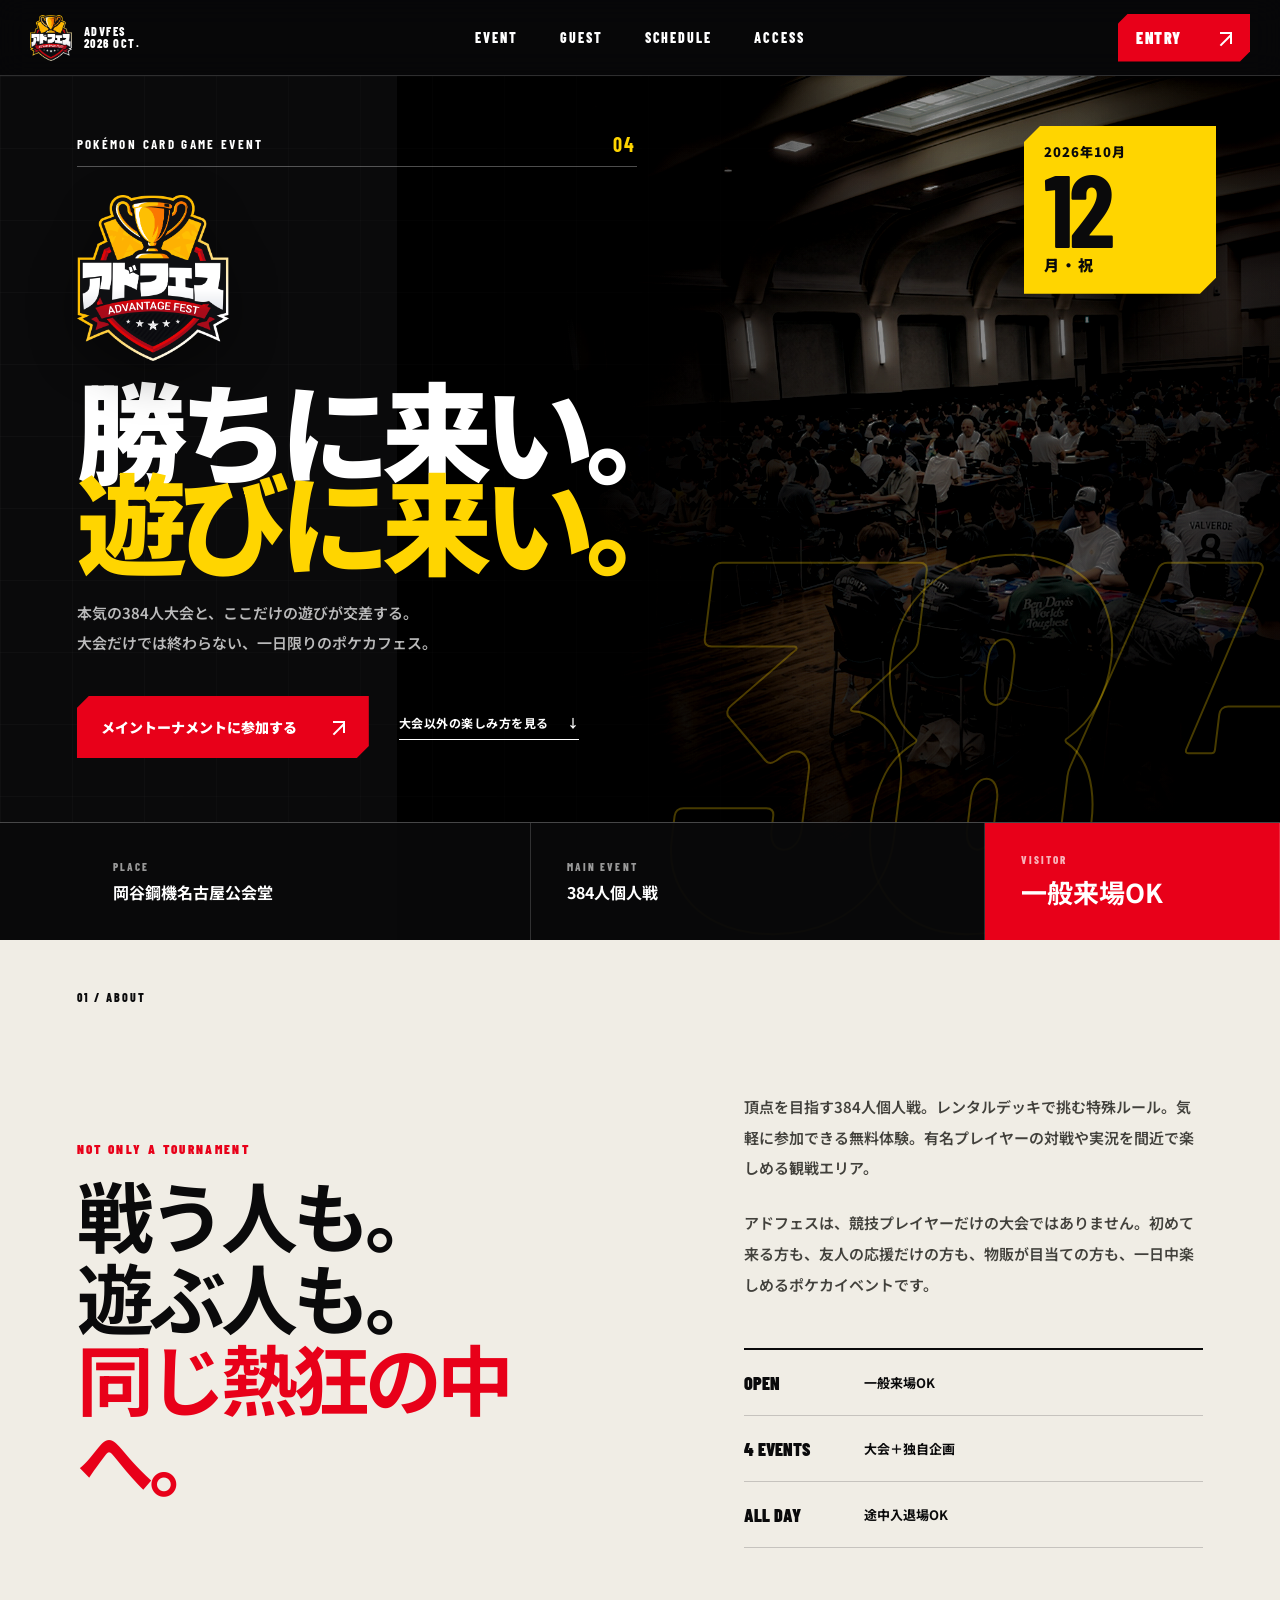
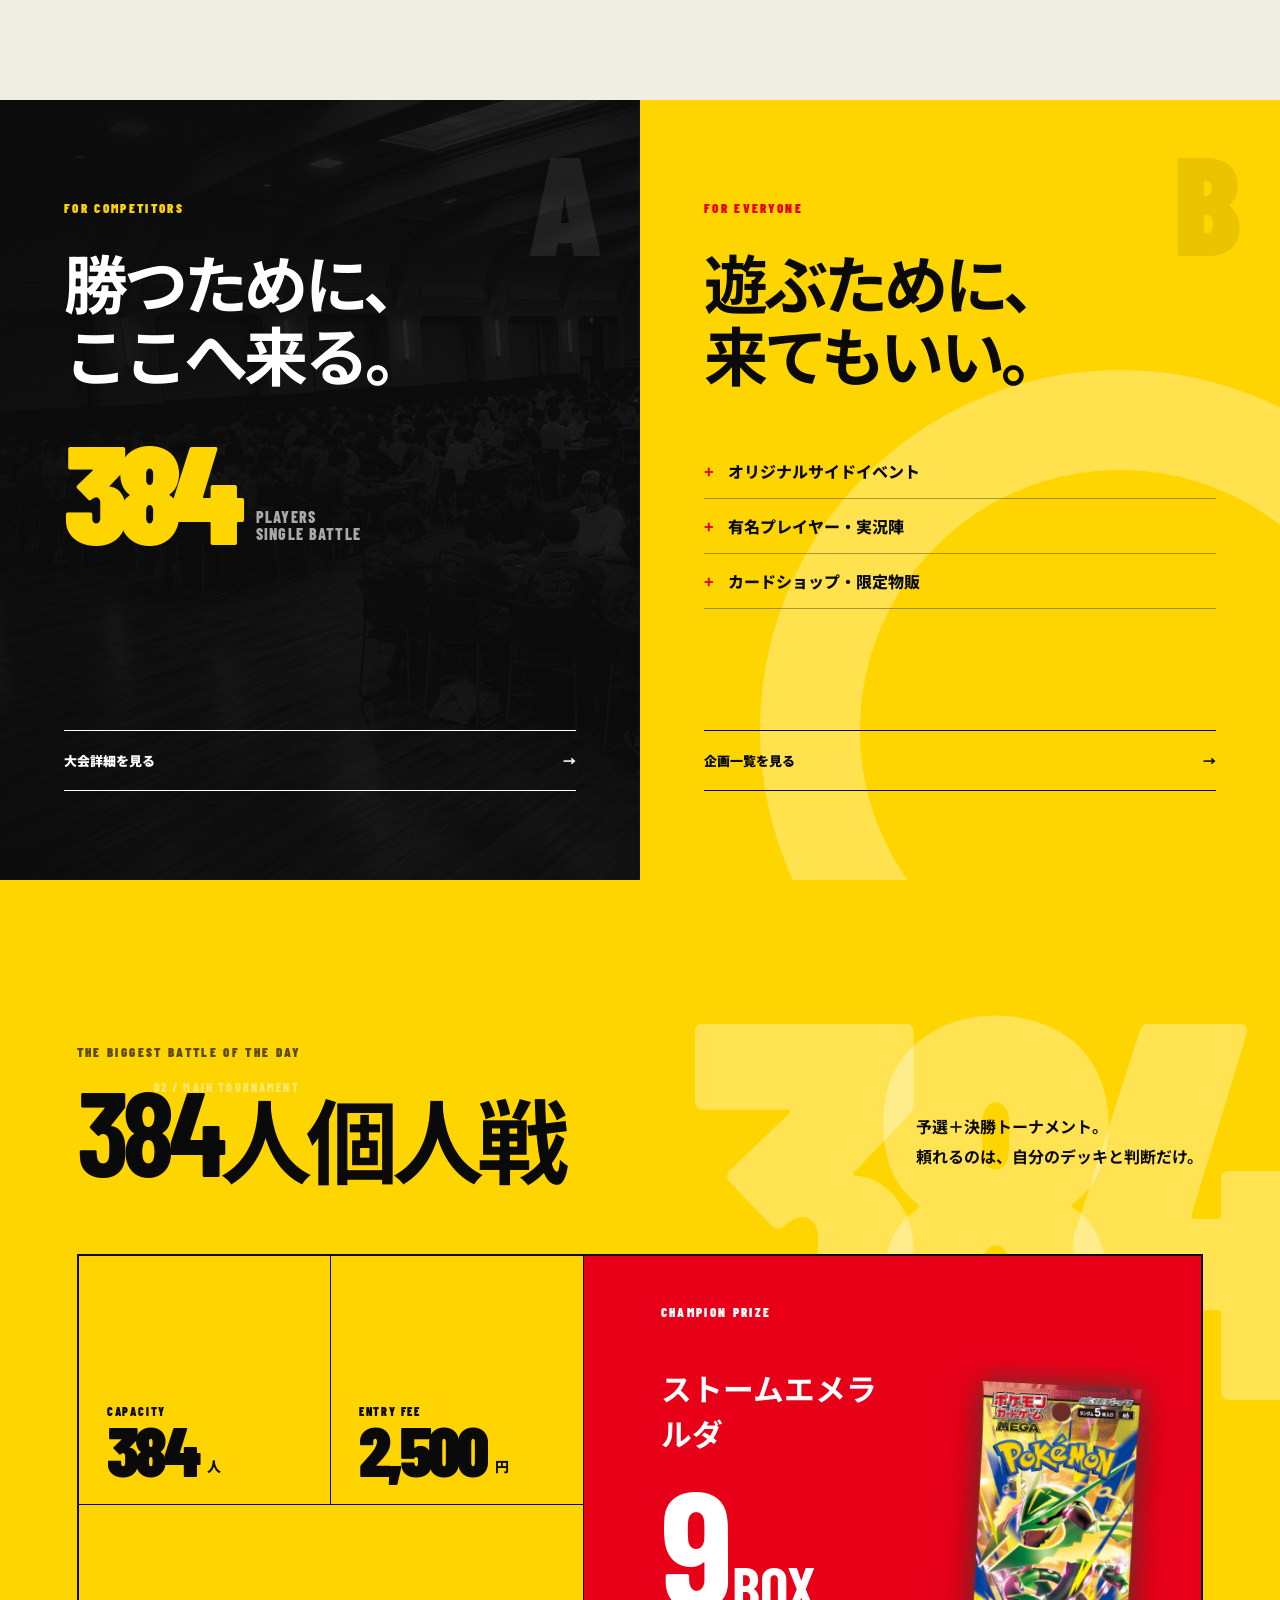
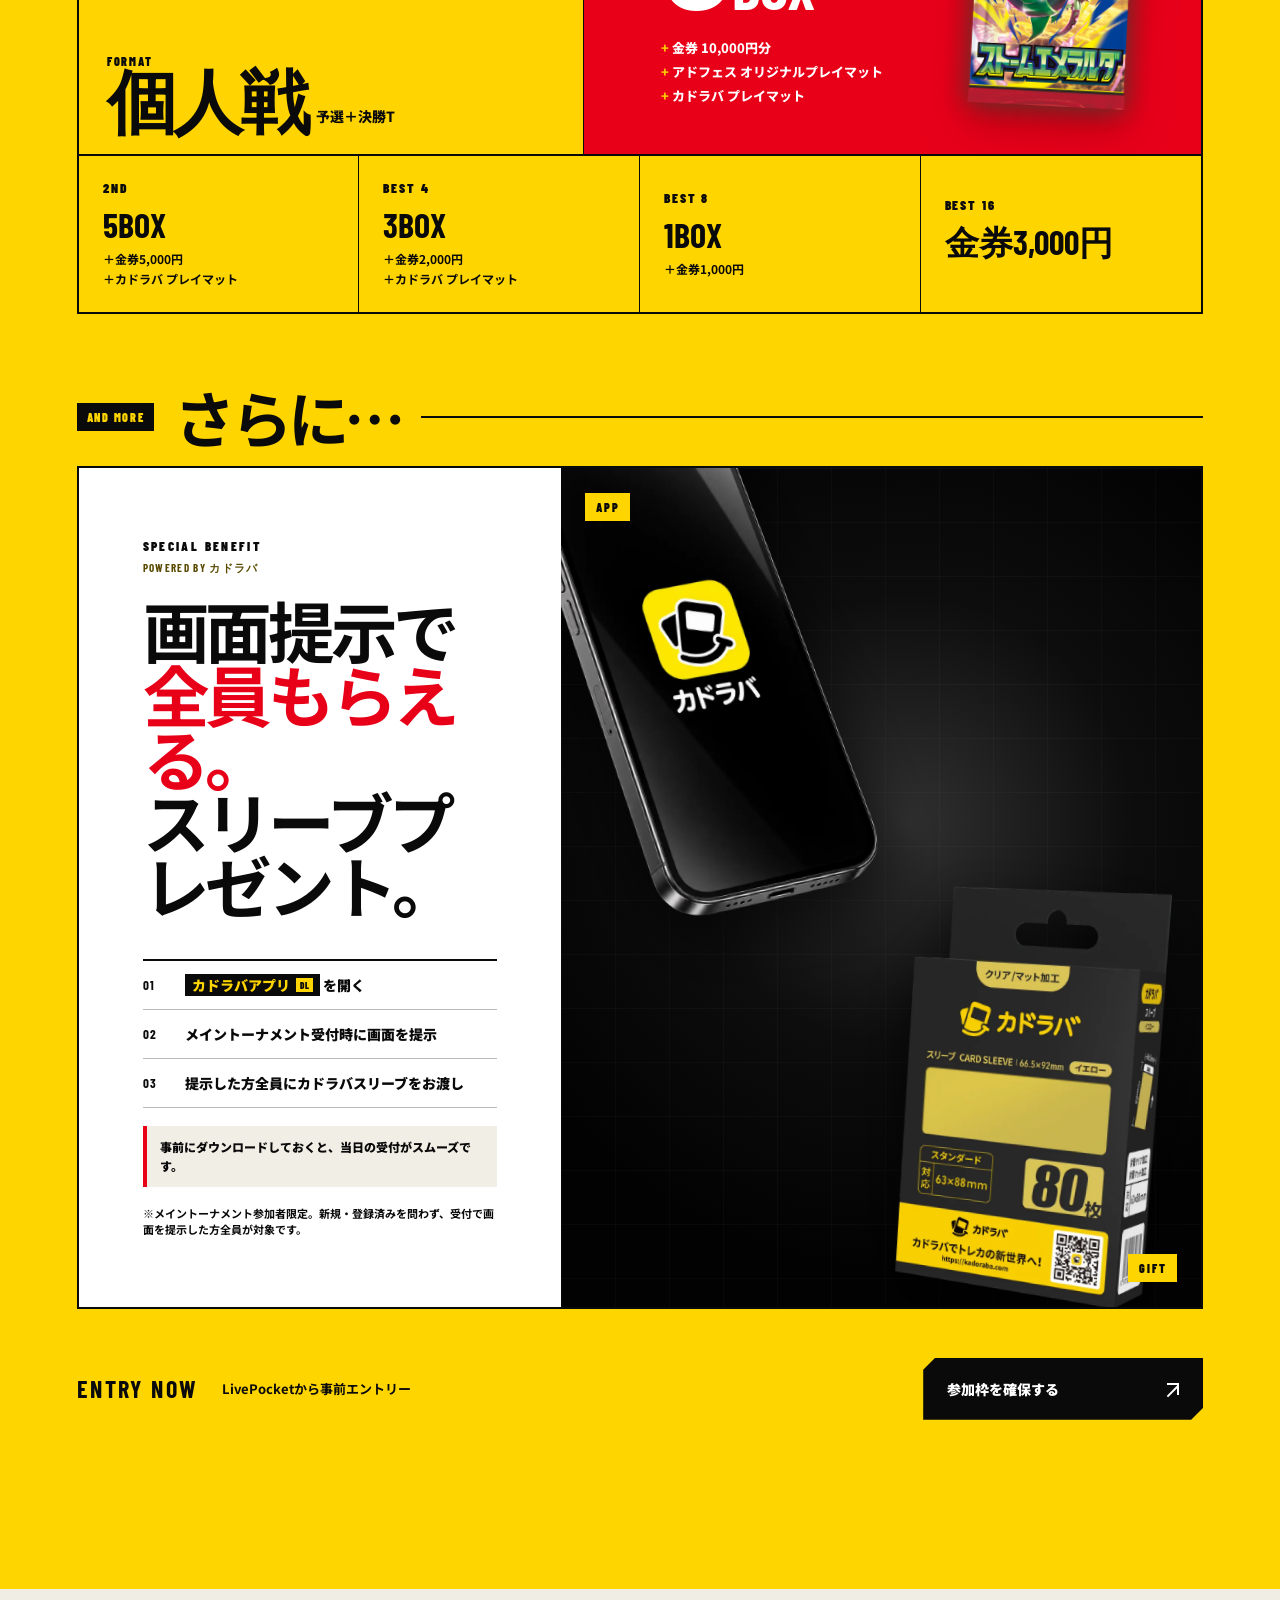
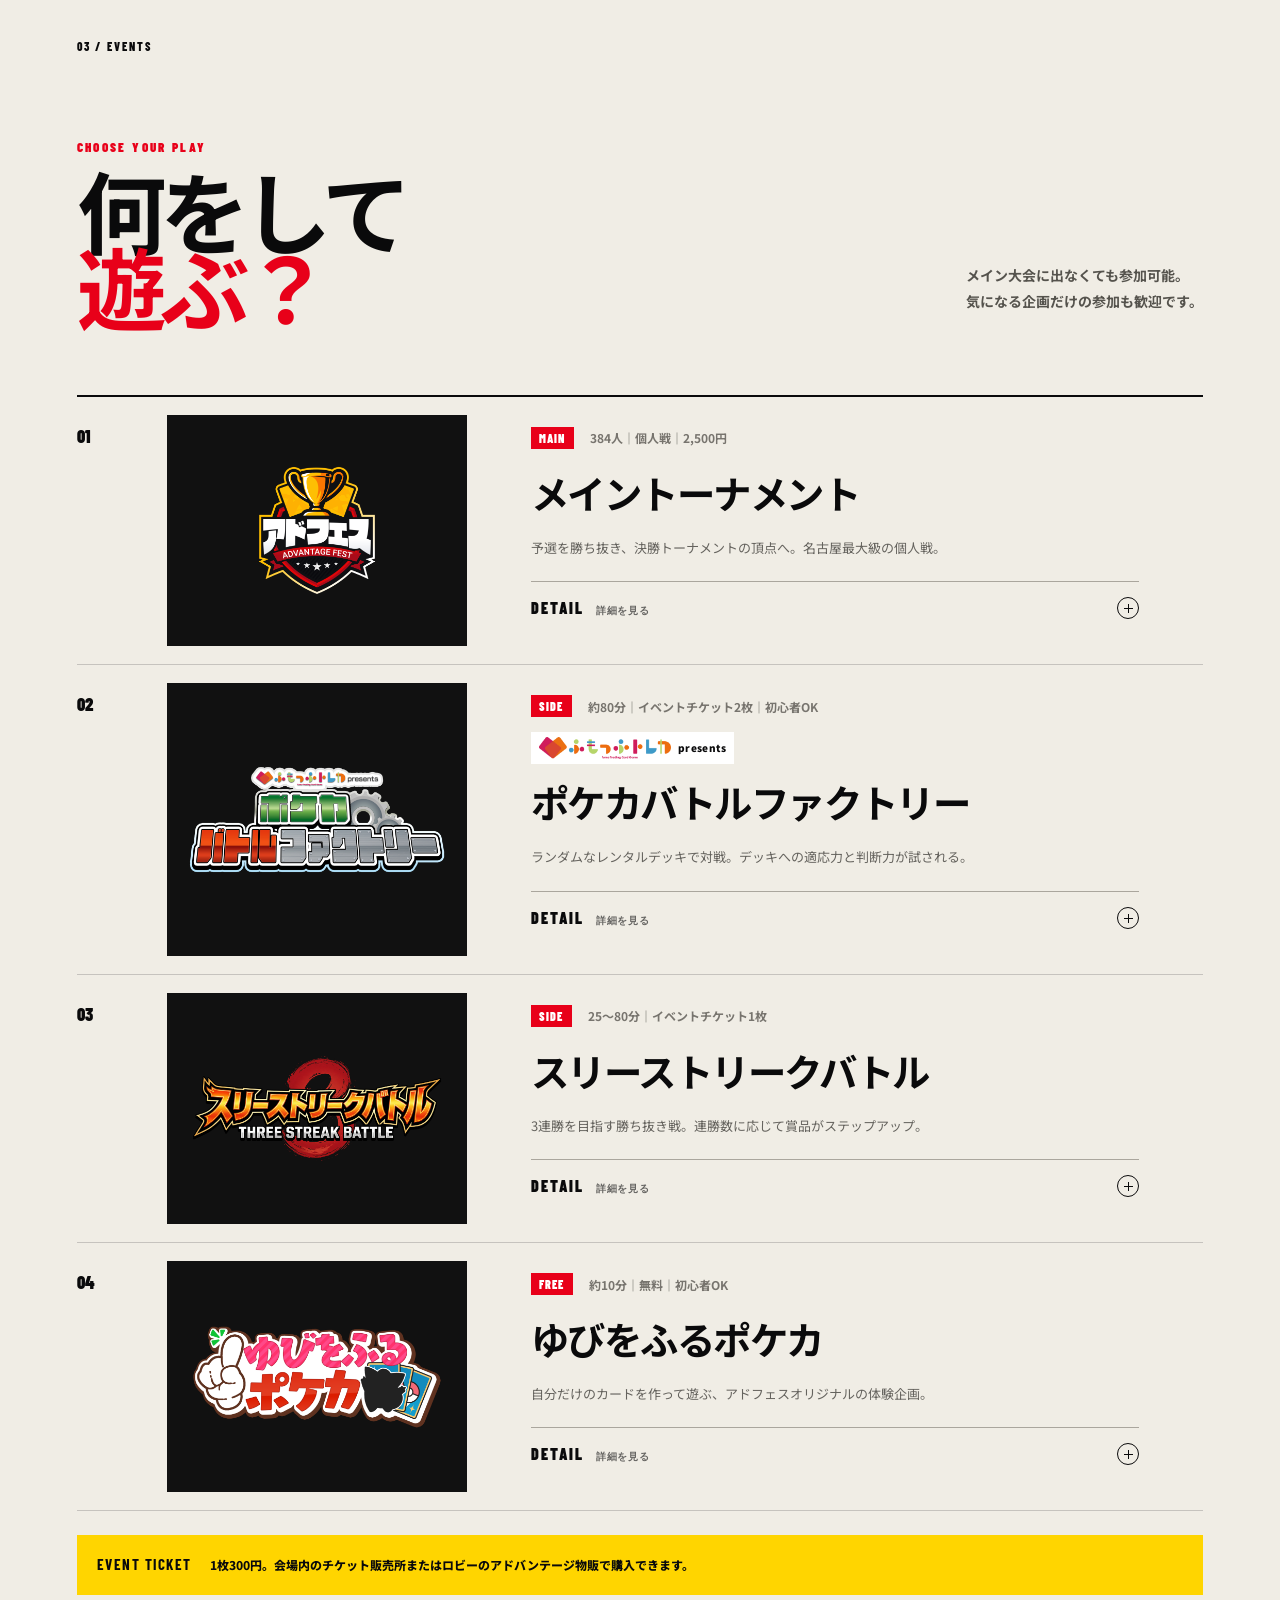
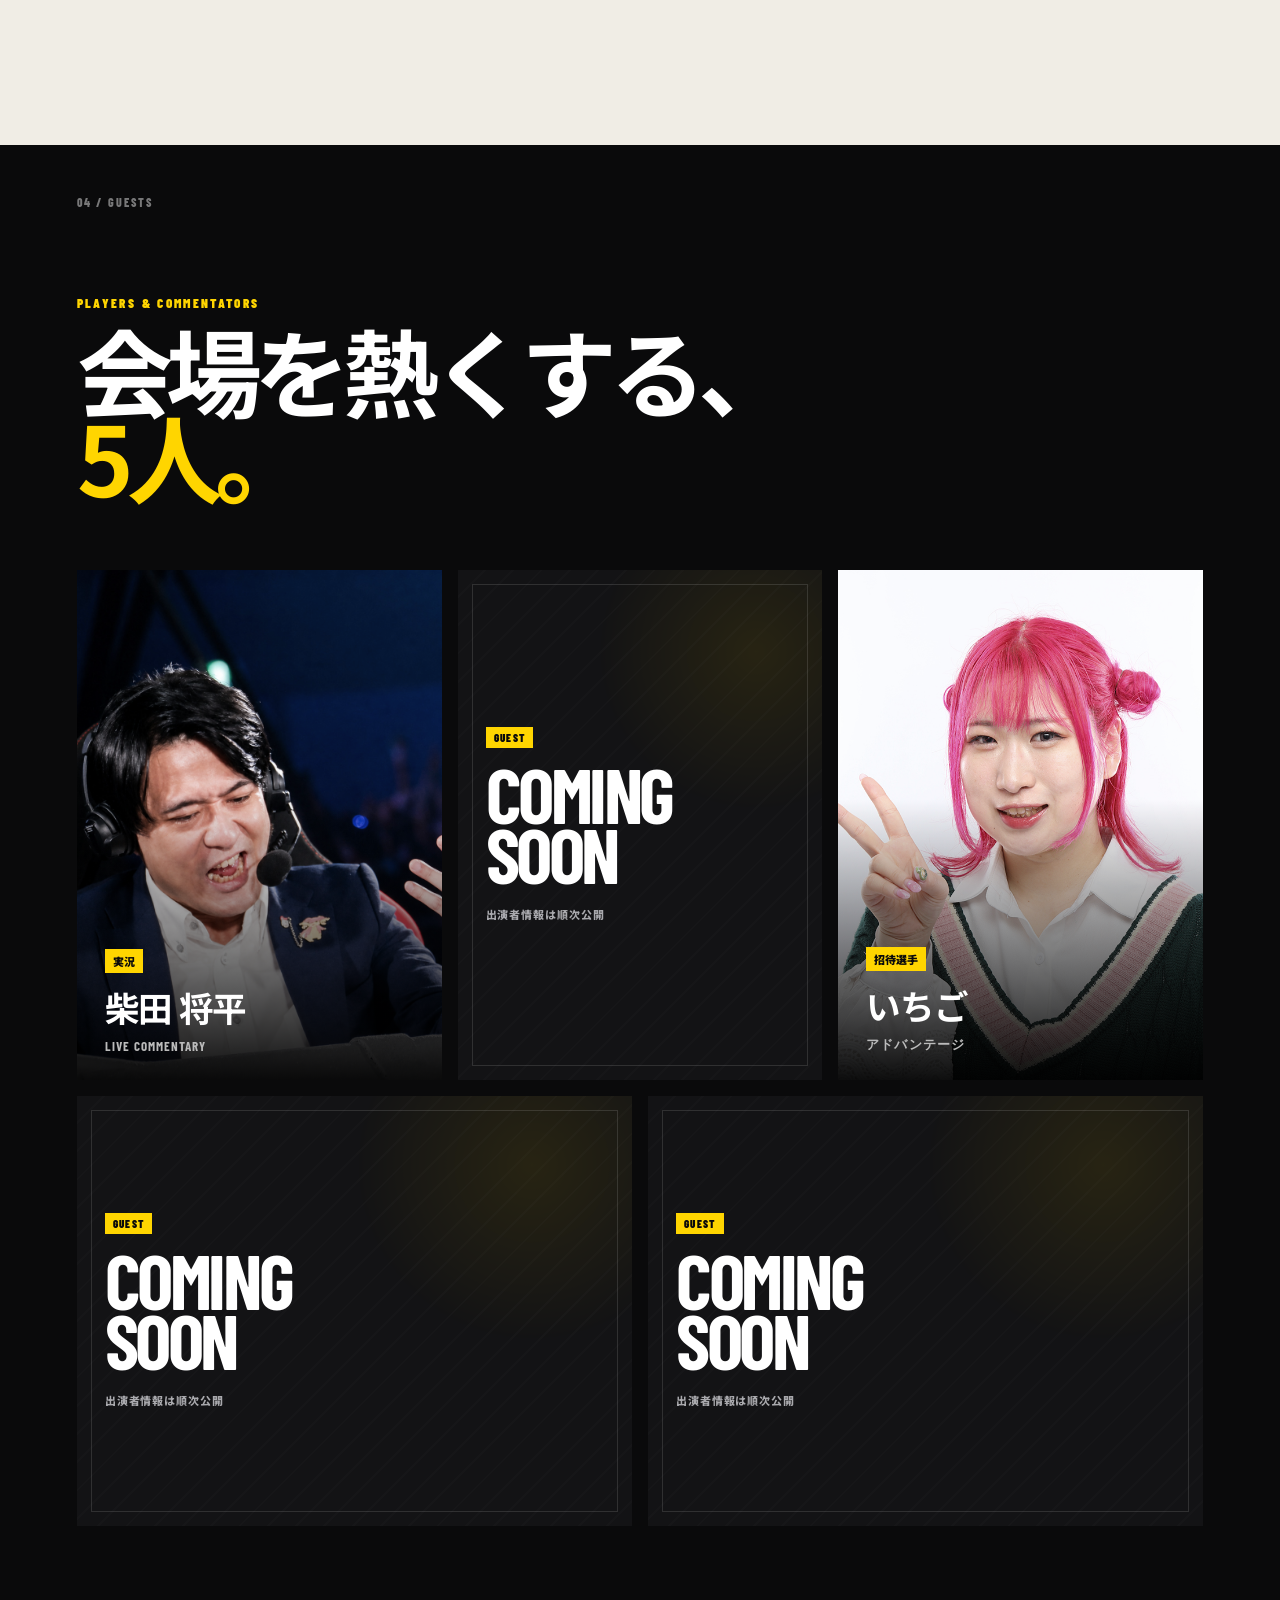
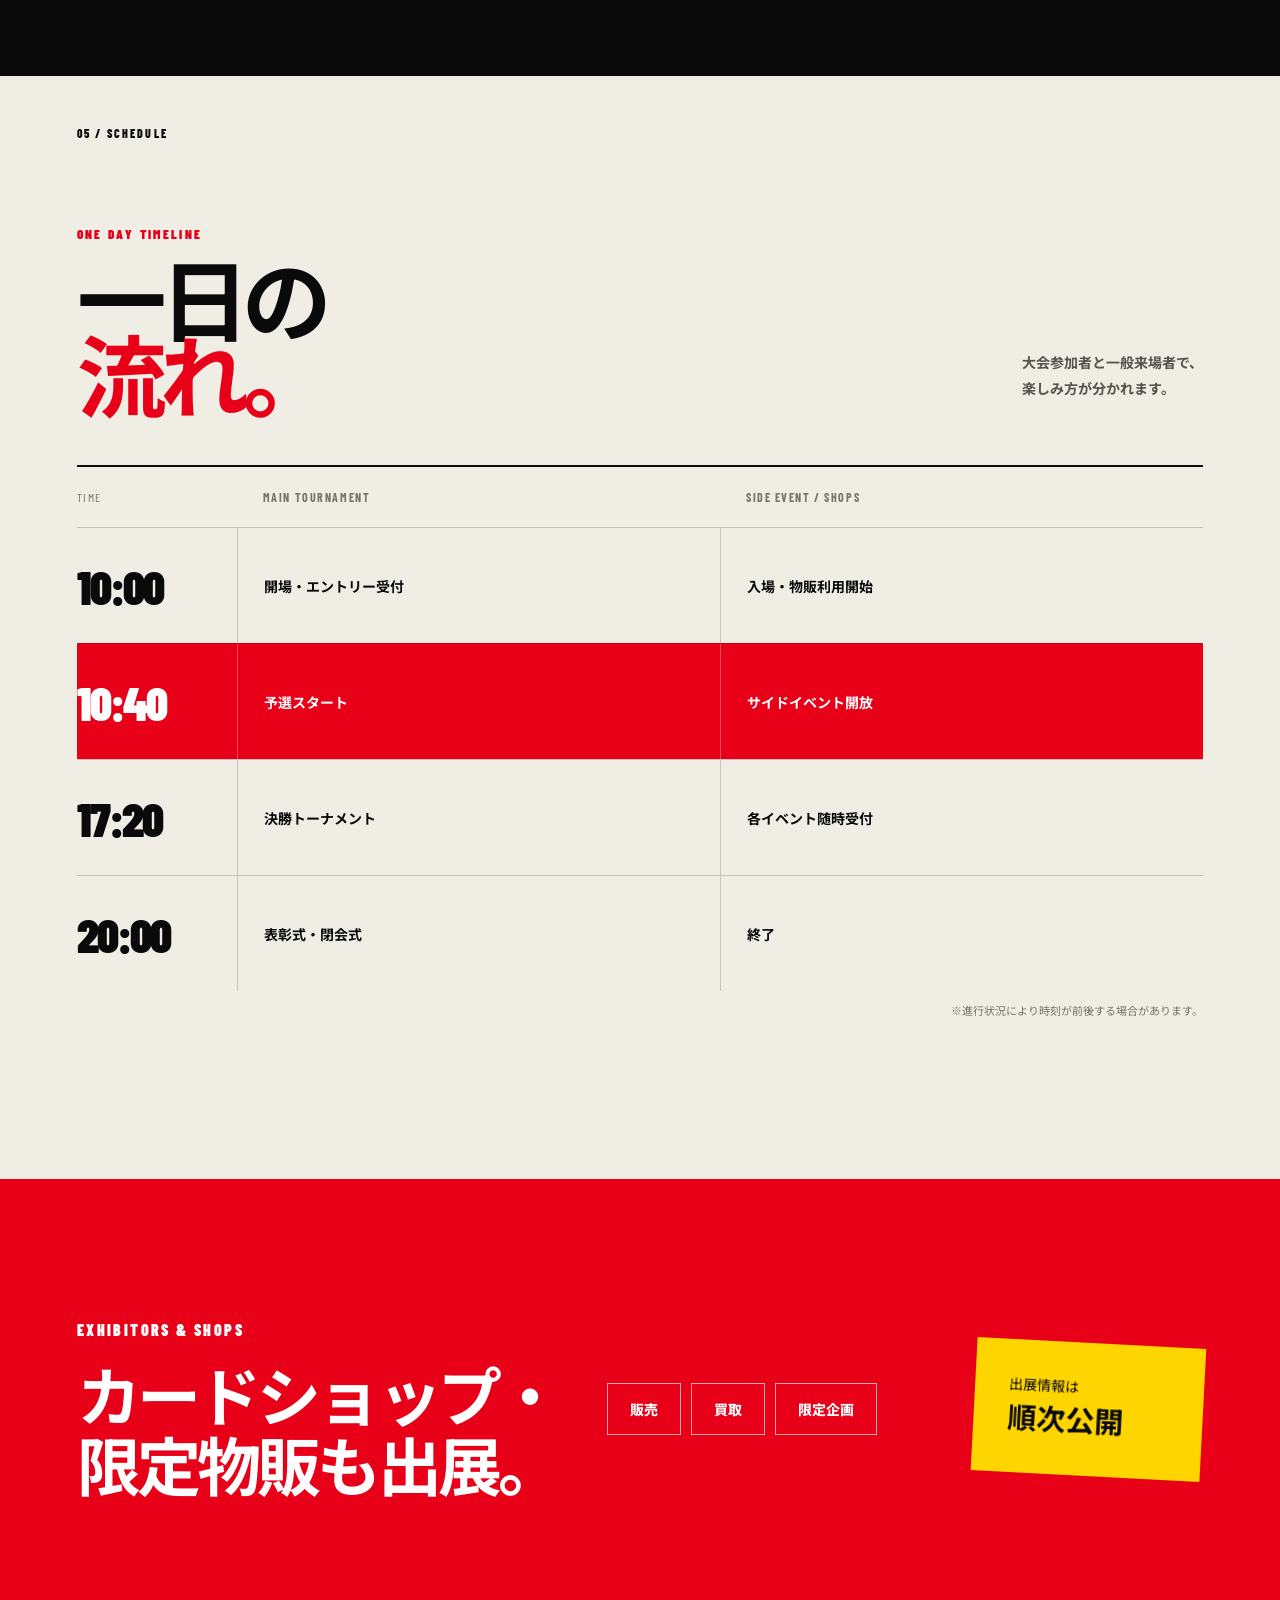
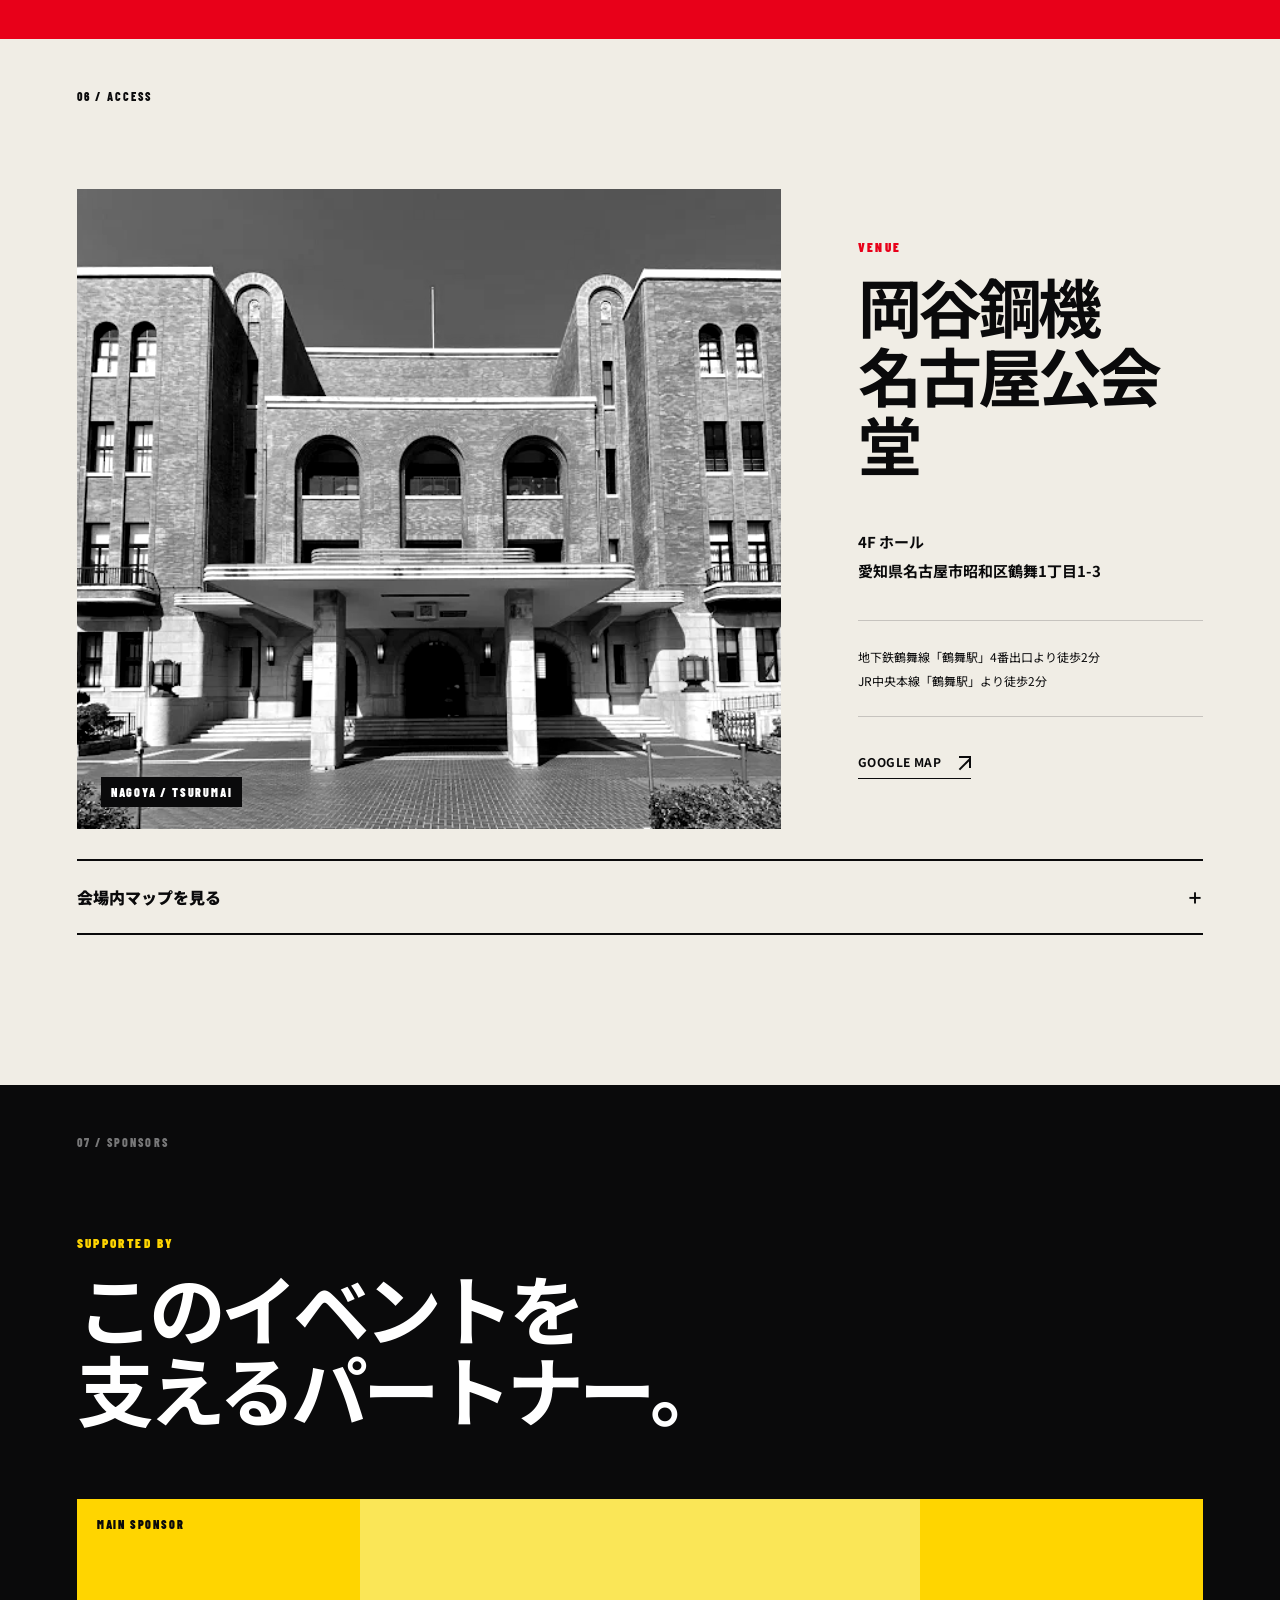
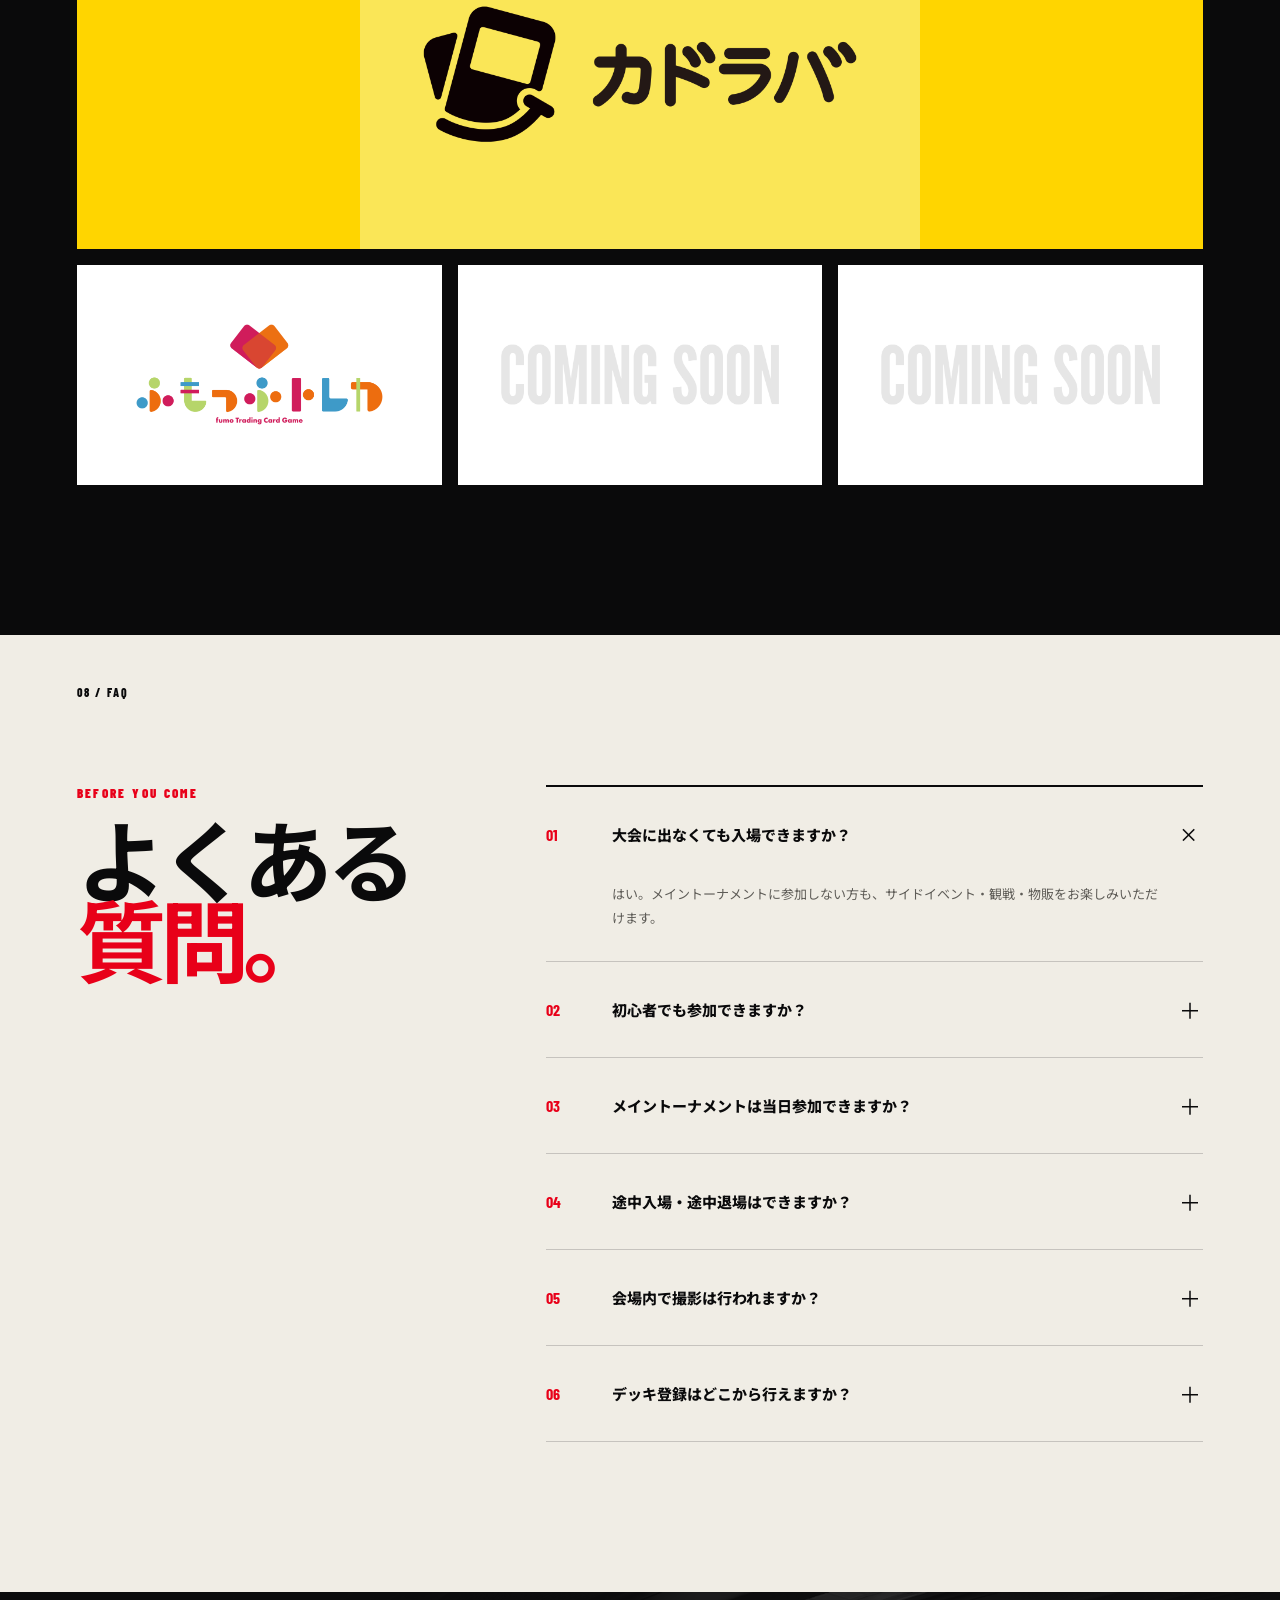
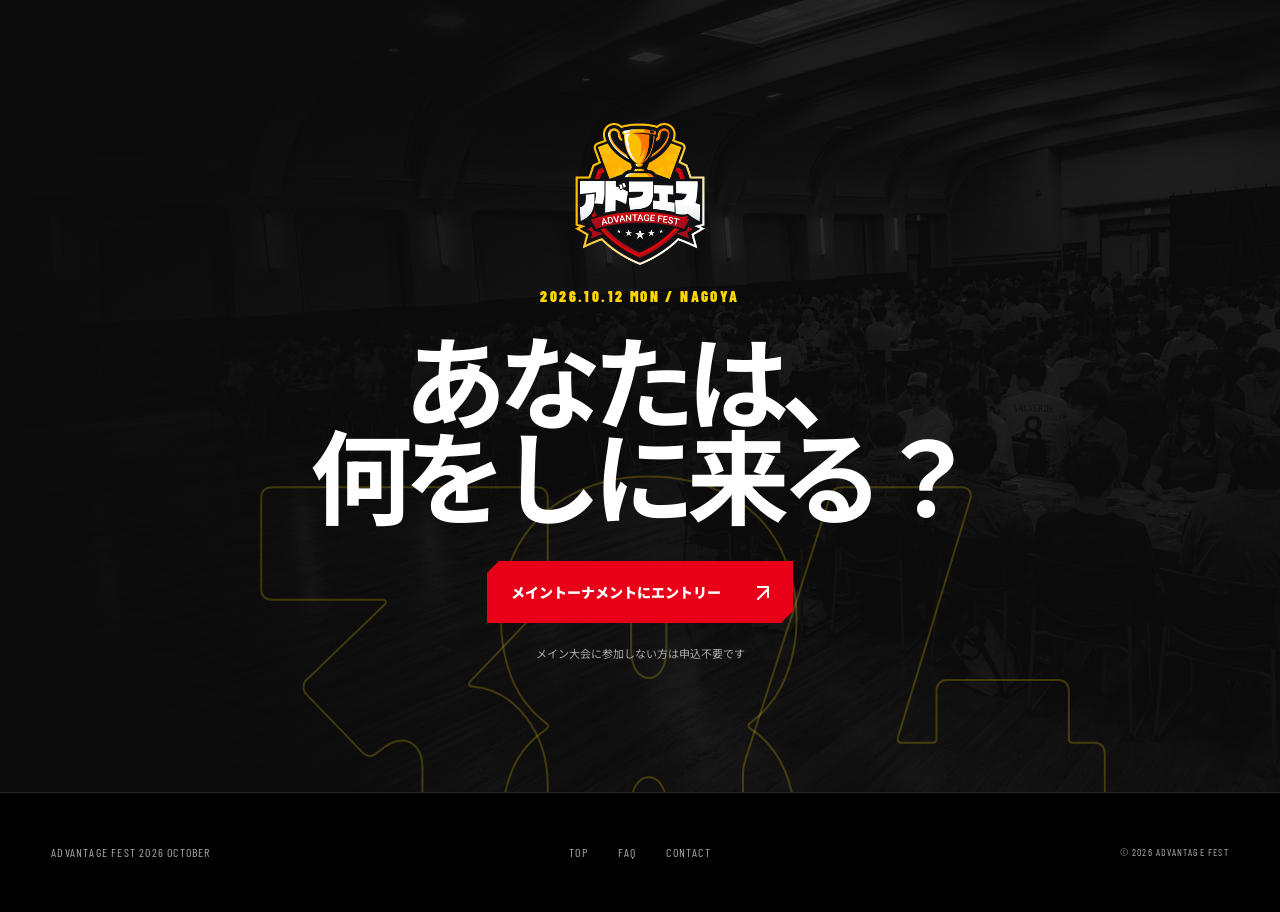
==== commit 42cdbbb0: "Add files via upload" ====
--- a/index.html
+++ b/index.html
@@ -624,6 +624,16 @@
 </summary>
 <p>写真・動画撮影および配信を行います。映り込みを希望されない場合は受付またはスタッフへお申し出ください。可能な範囲で配慮します。</p>
 </details>
+<details>
+  <summary>
+    <b>06</b>
+    <span>デッキ登録はどこから行えますか？</span>
+    <i>＋</i>
+  </summary>
+  <p>
+    9月下旬に、LivePocketで使用しているメールアドレス宛にトナメルの大会ページをお送りします。デッキ登録はそのページから行っていただきます。
+  </p>
+</details>
 </div>
 </div>
 </section>
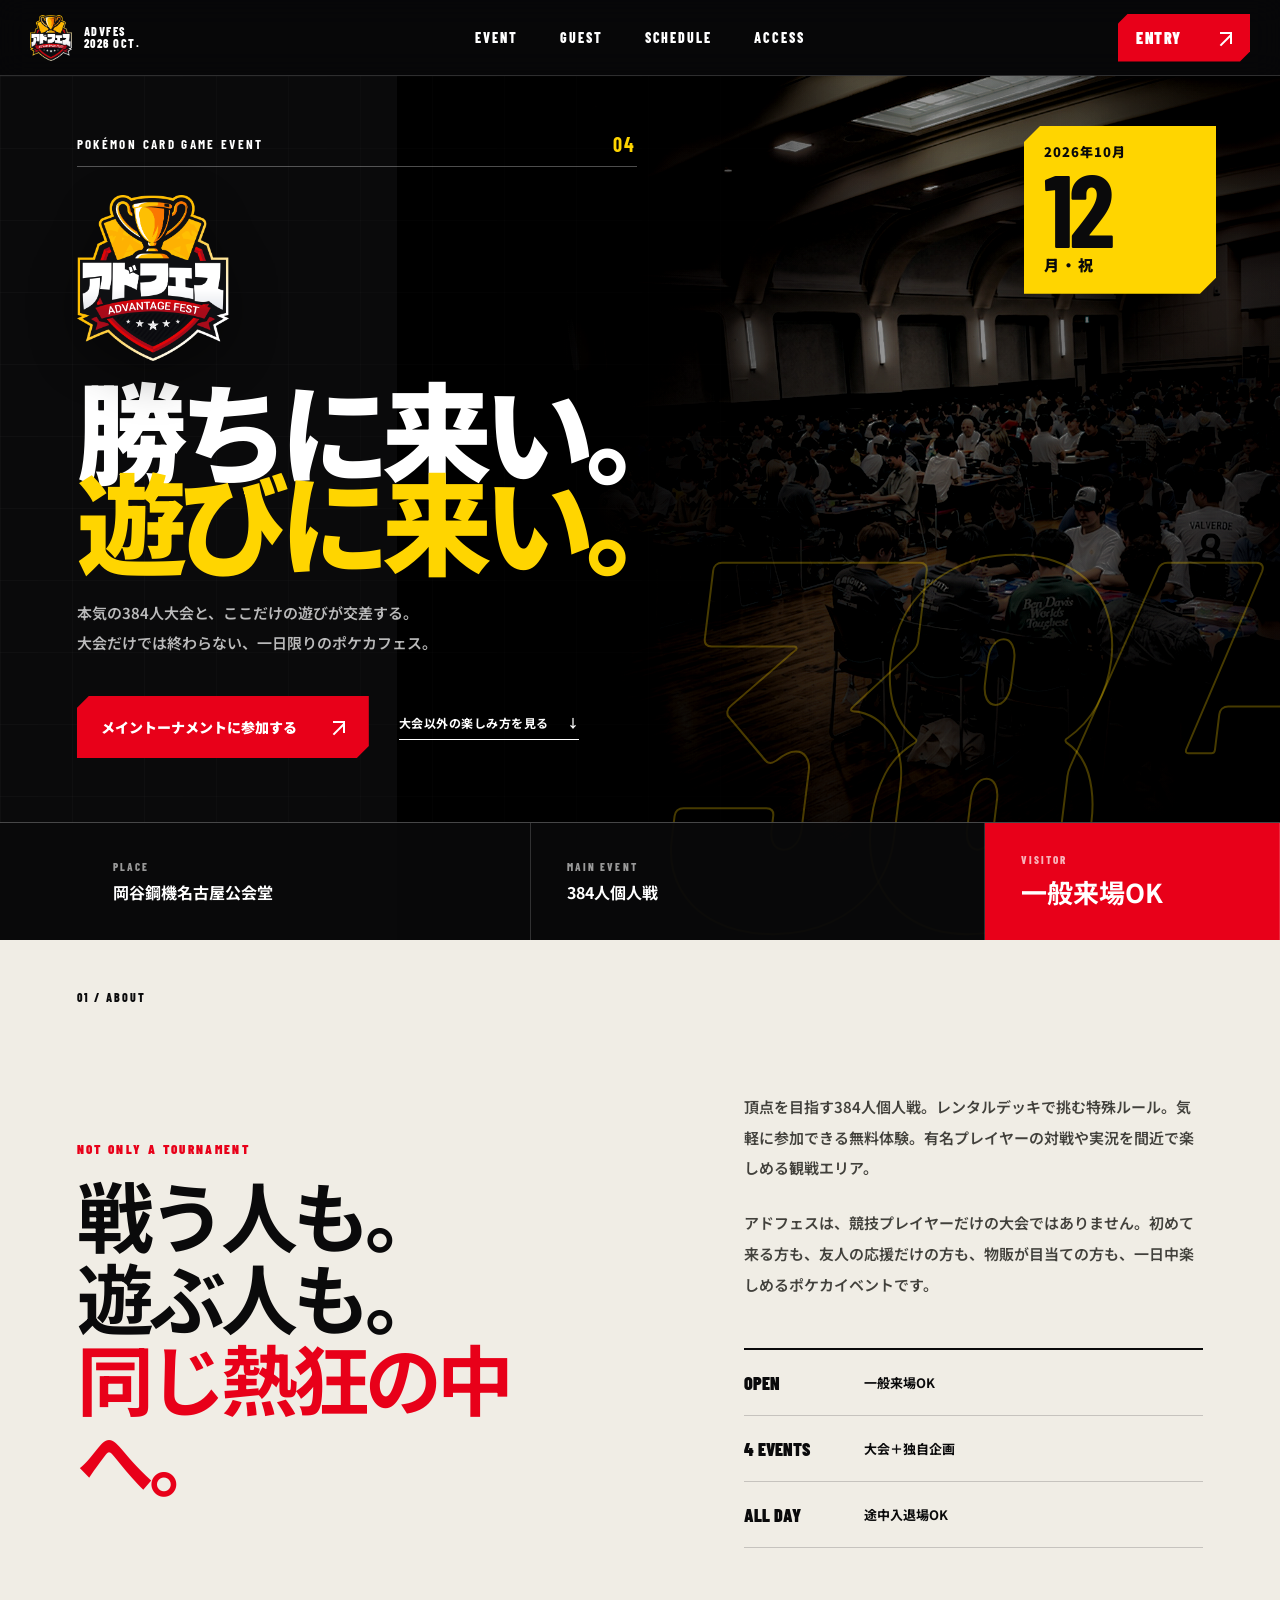
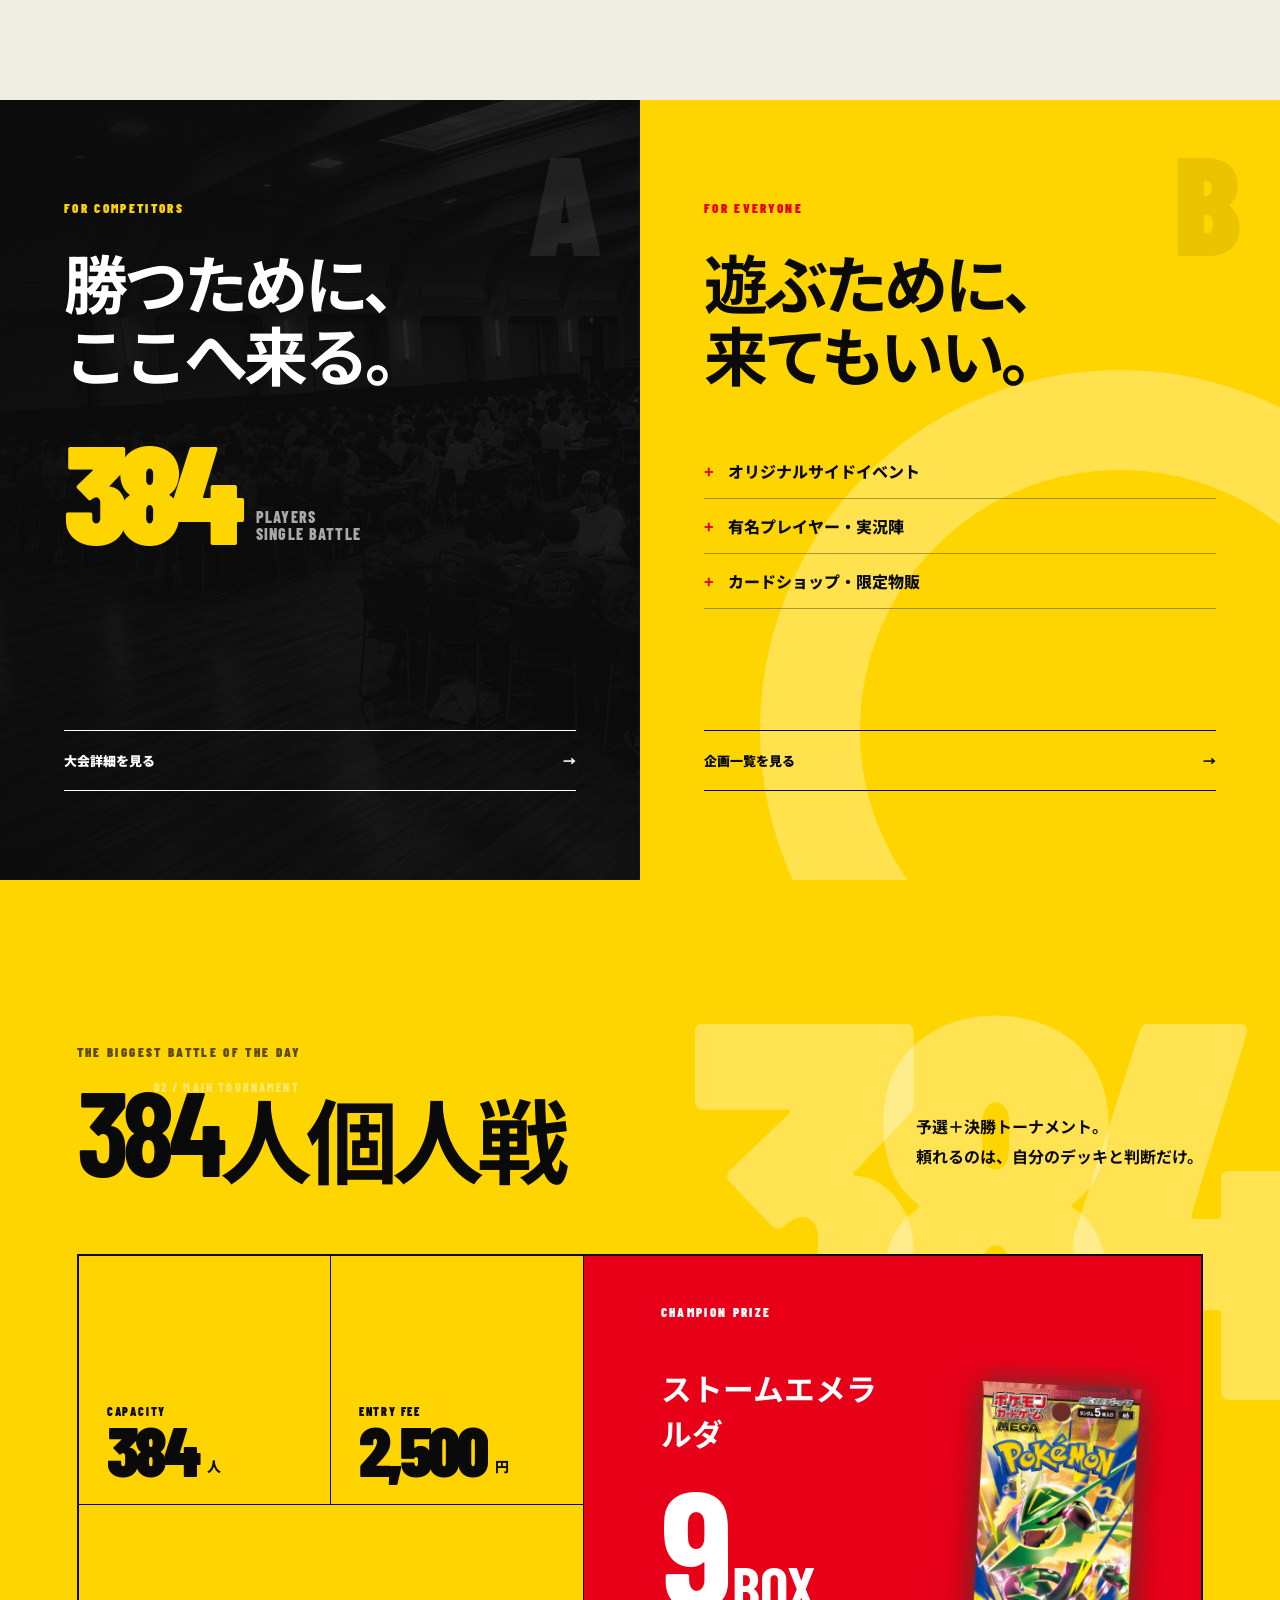
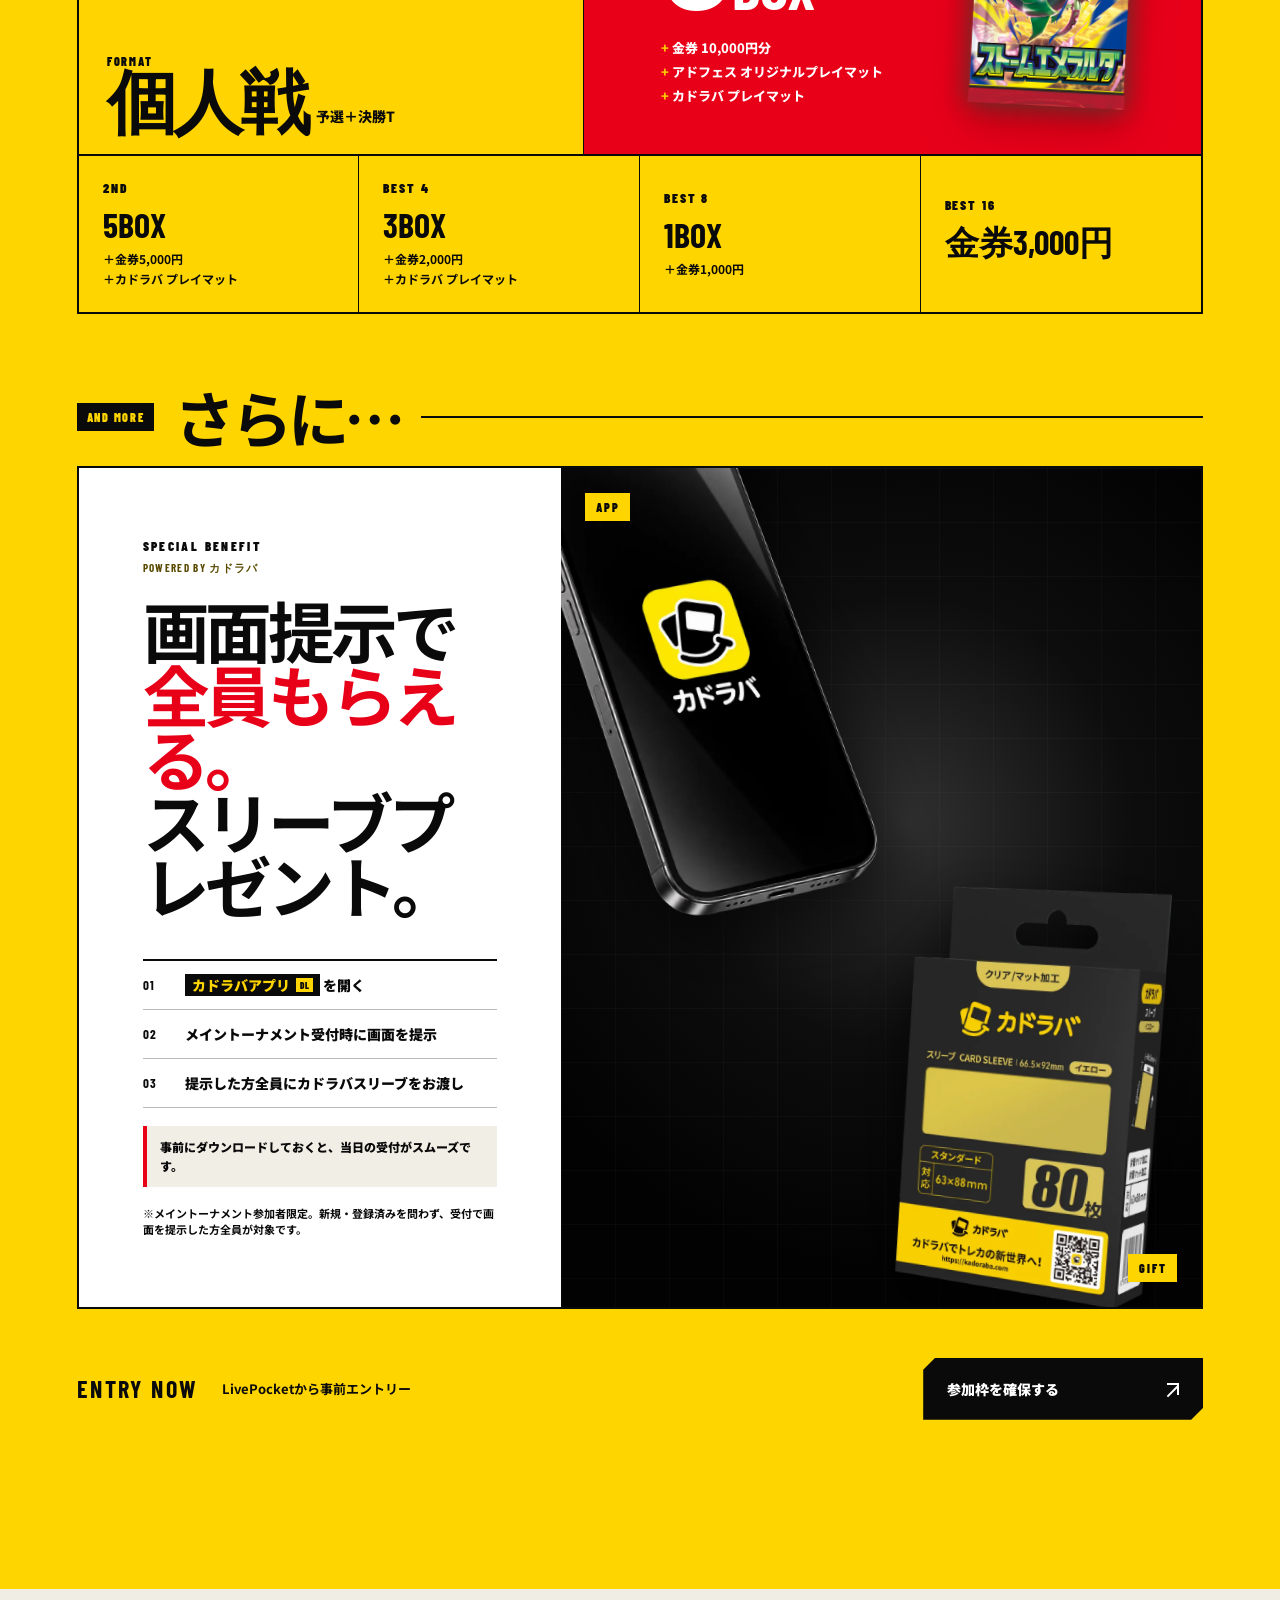
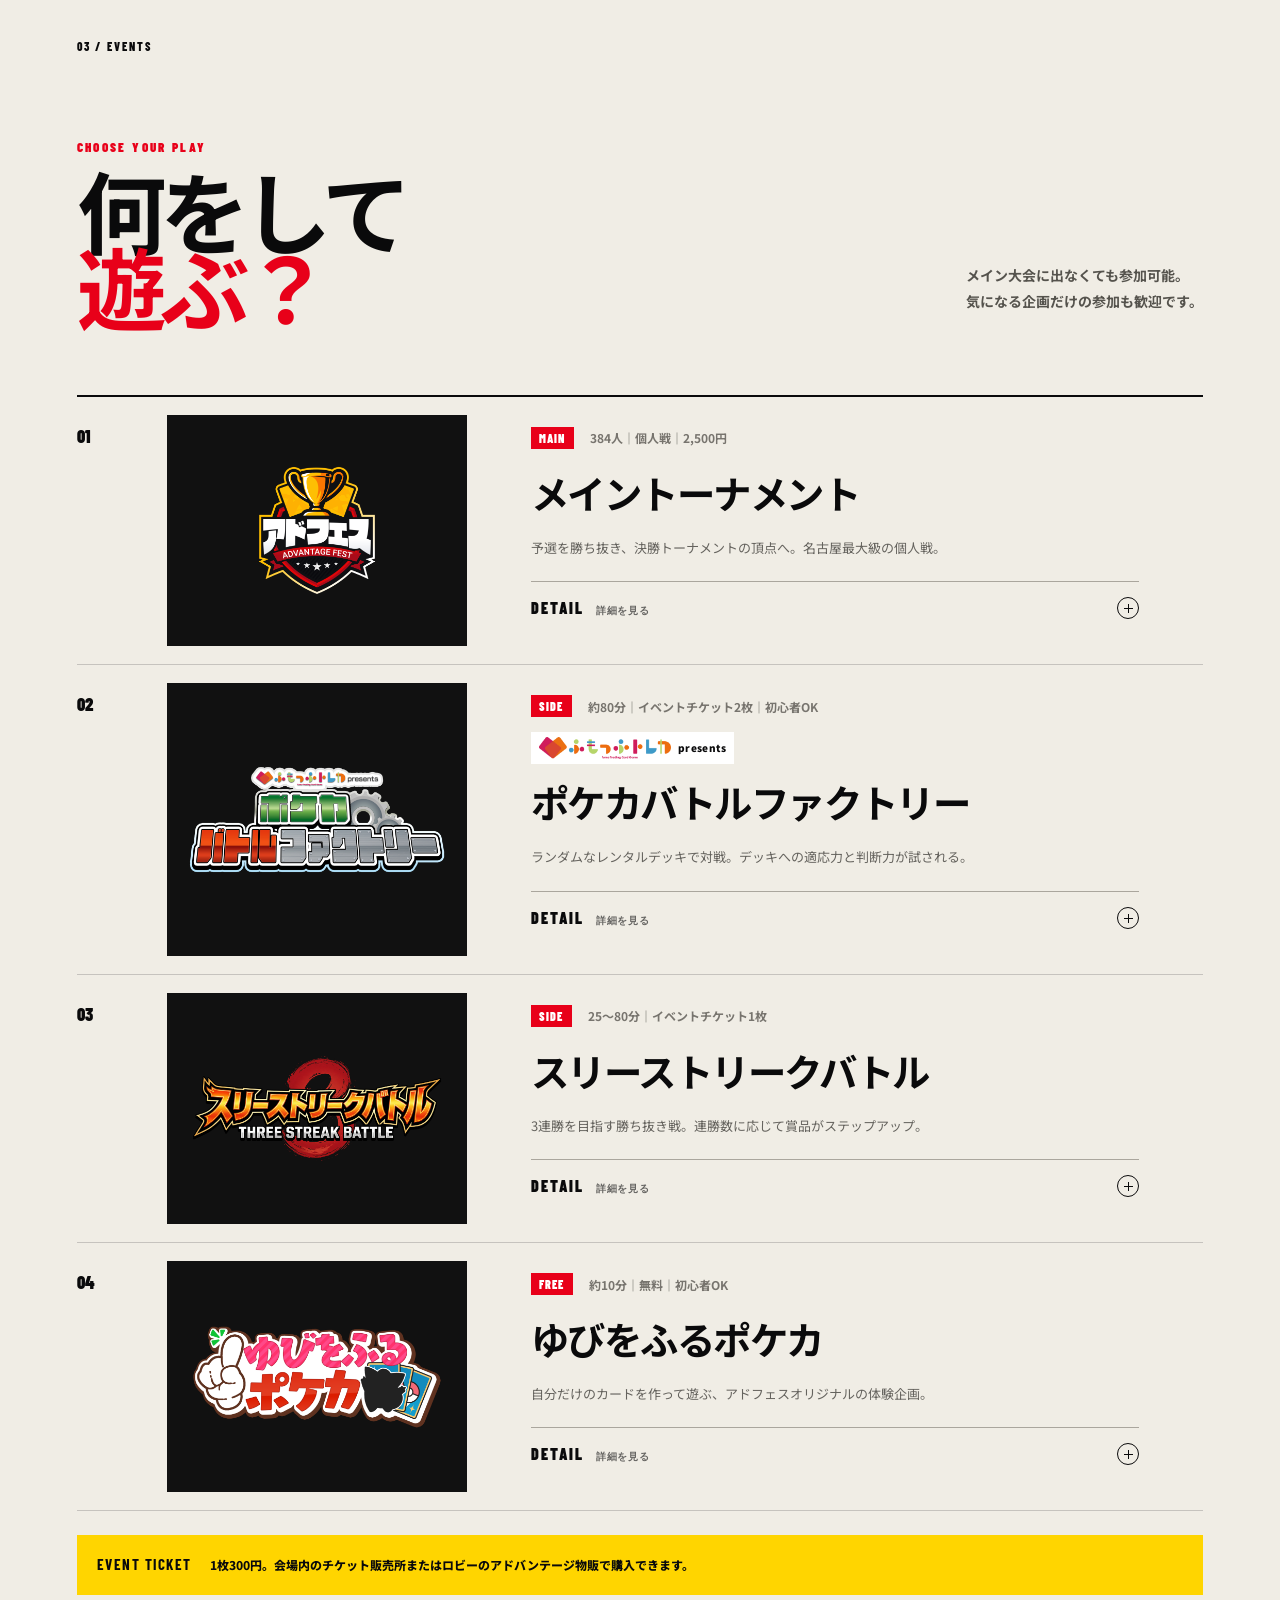
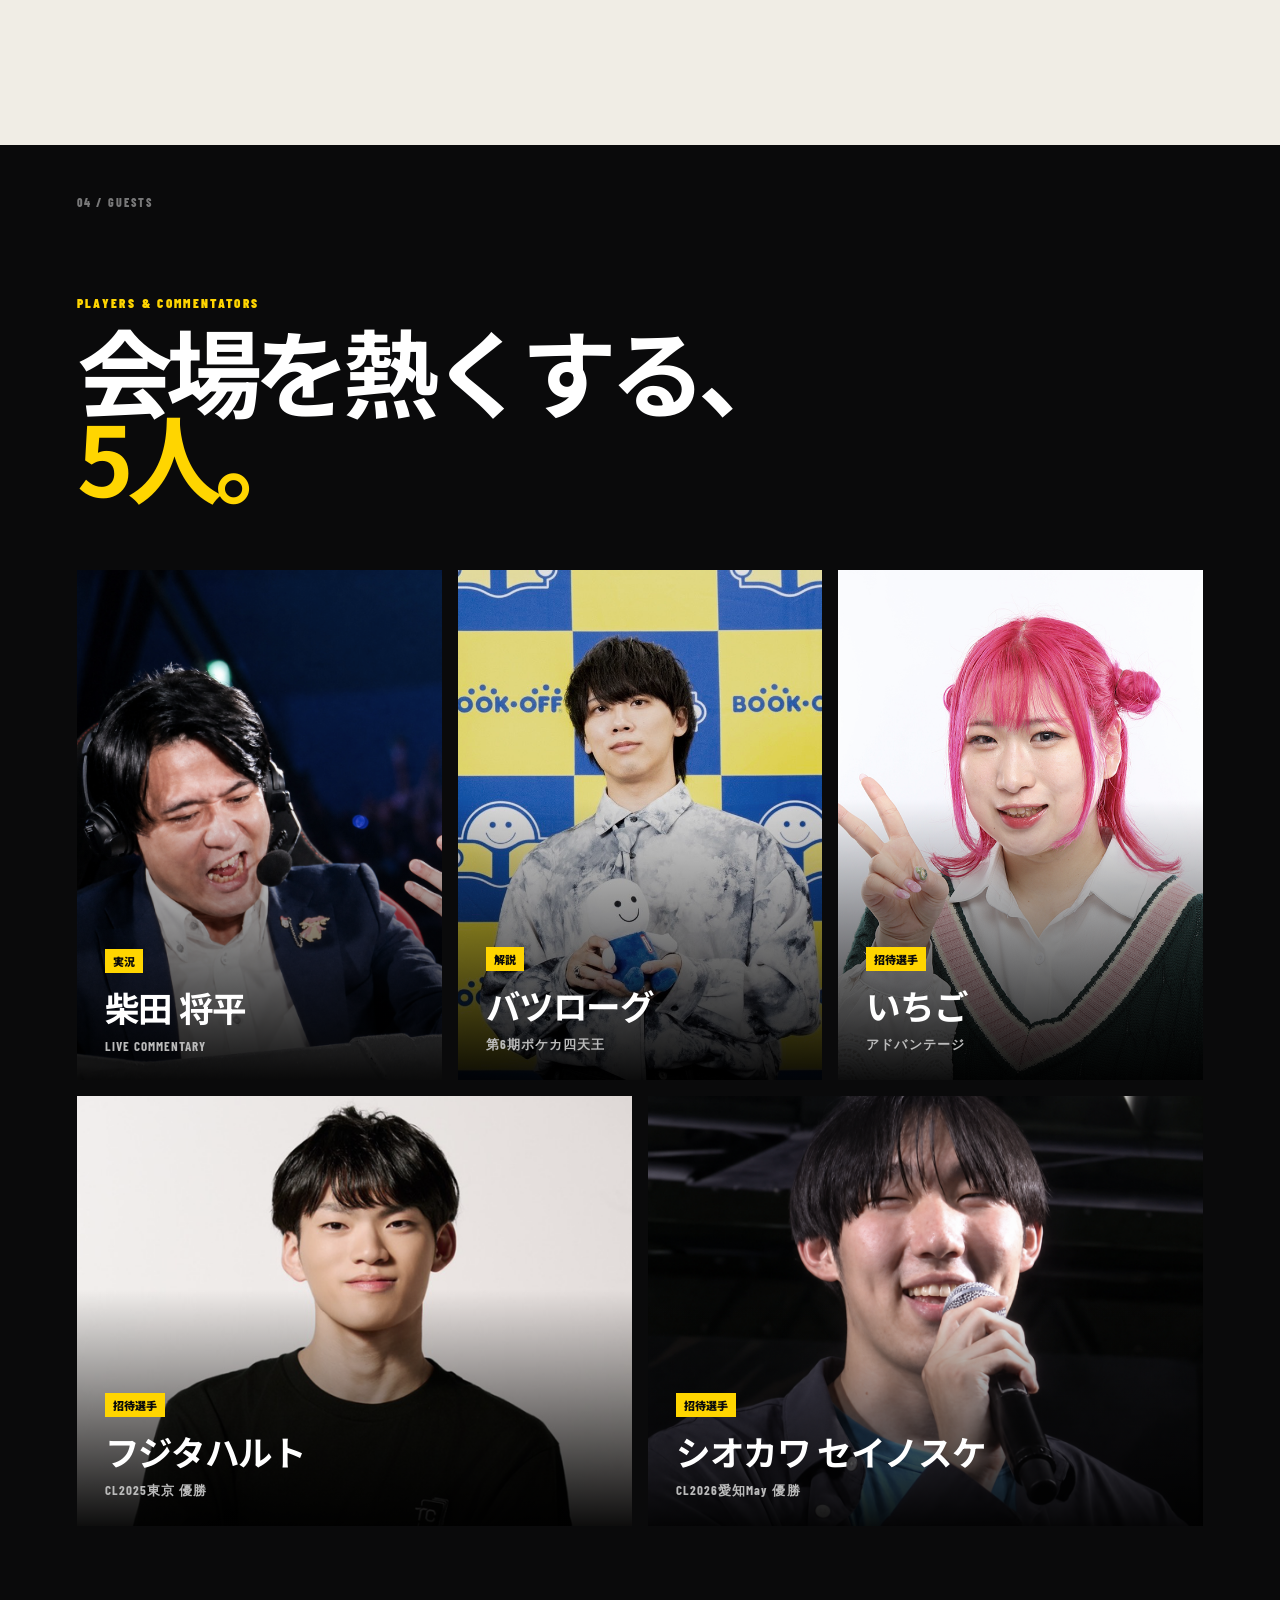
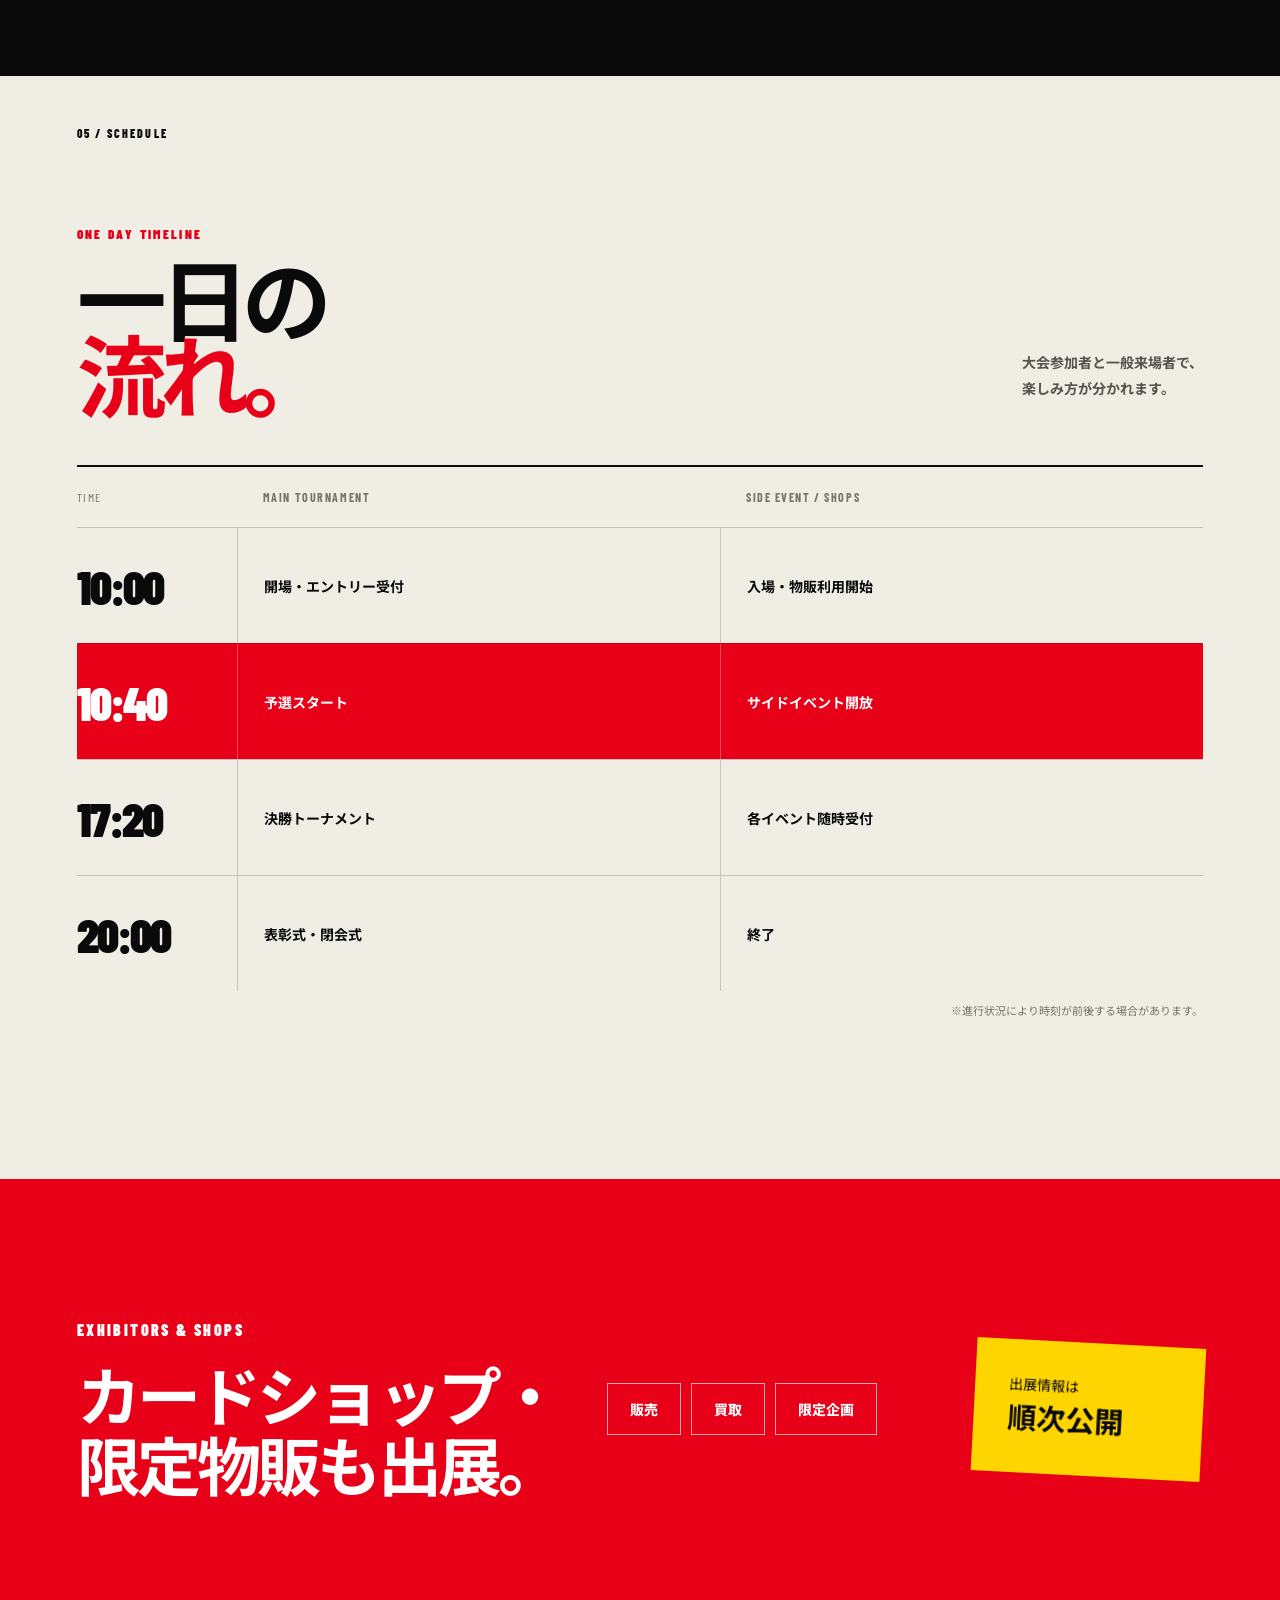
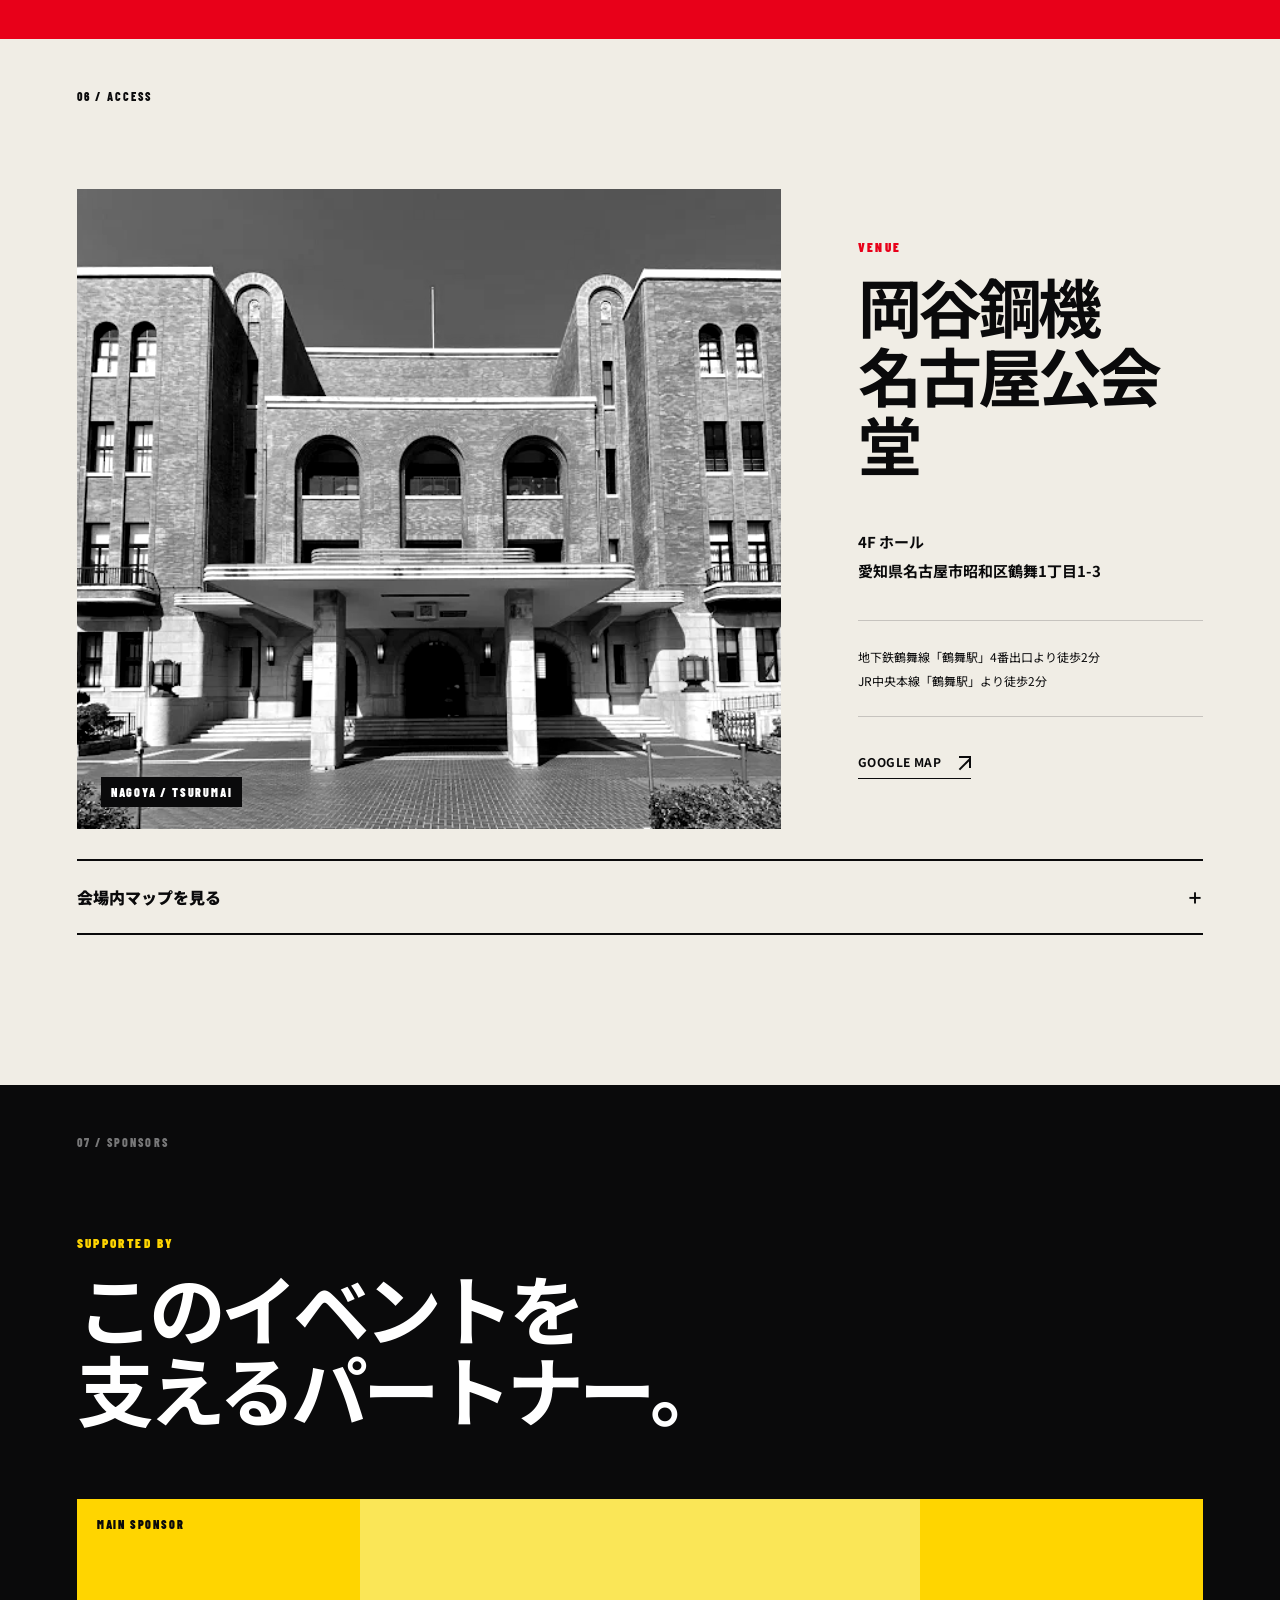
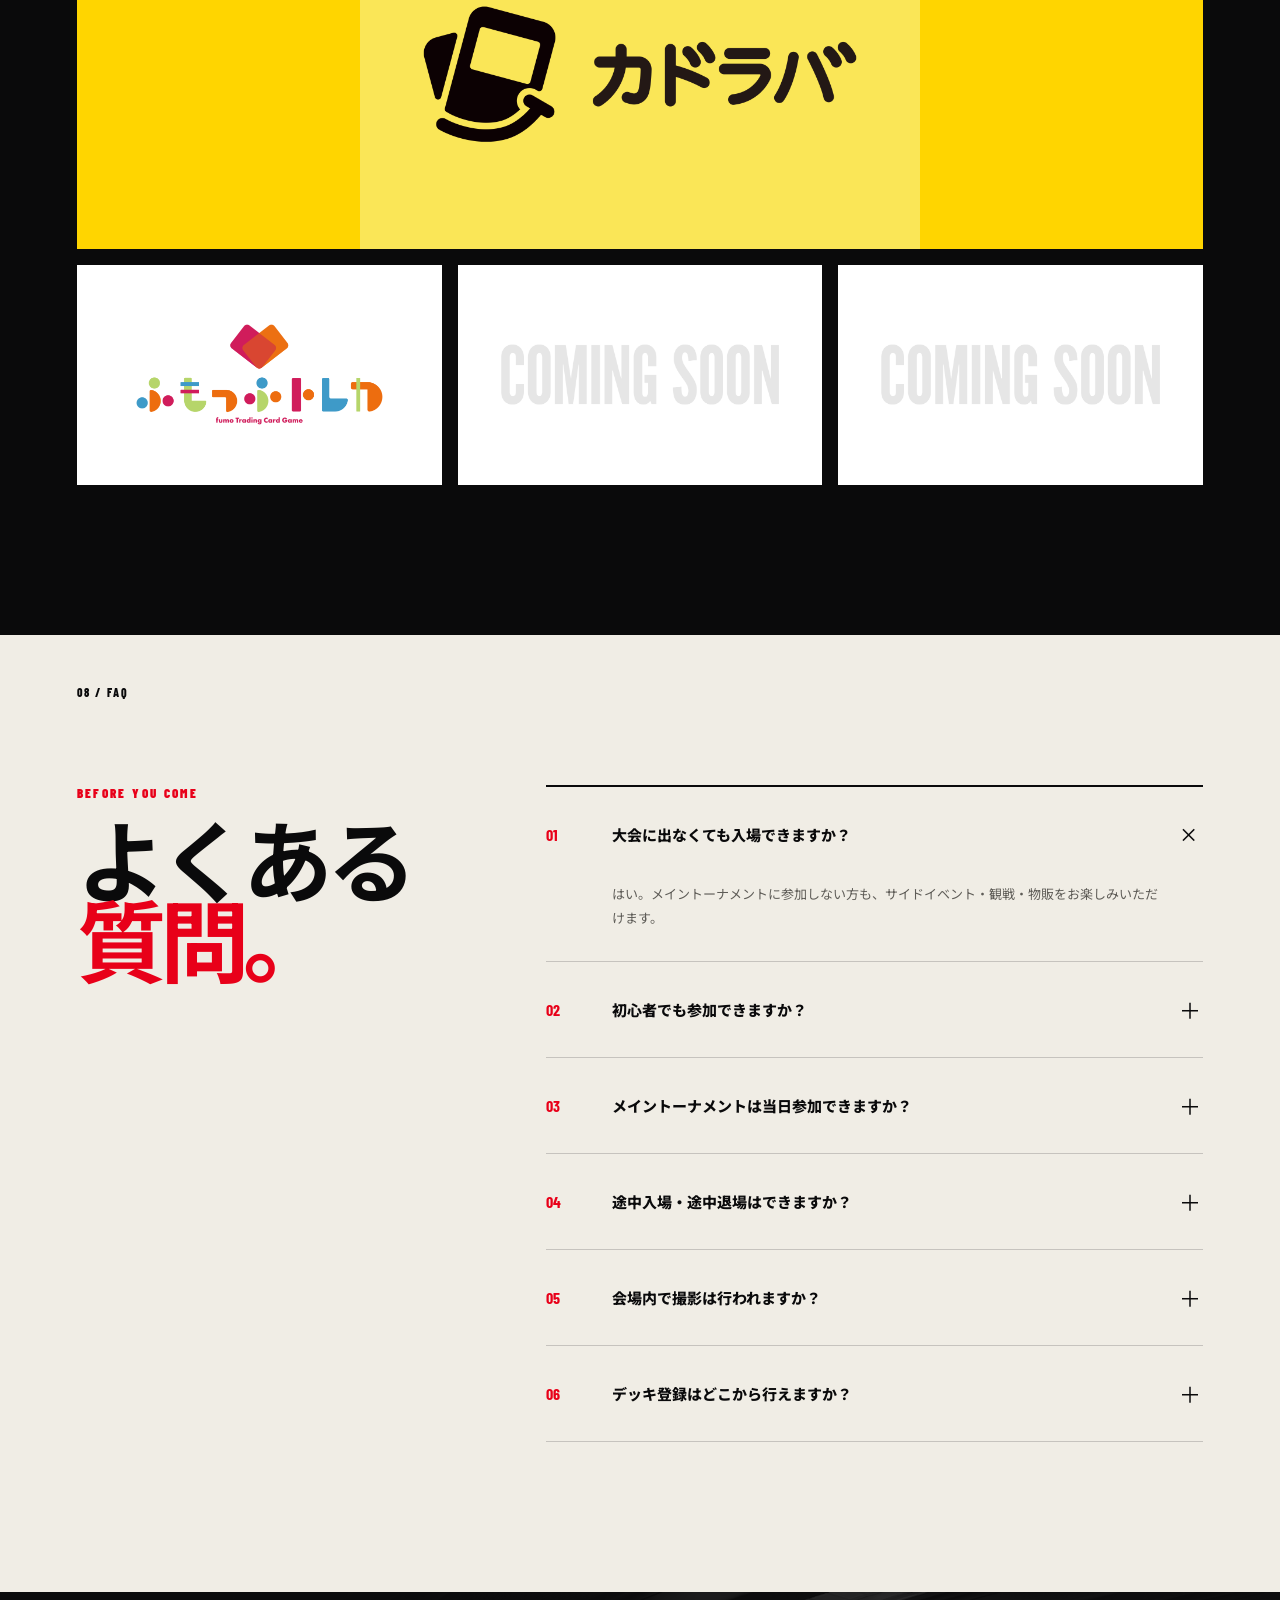
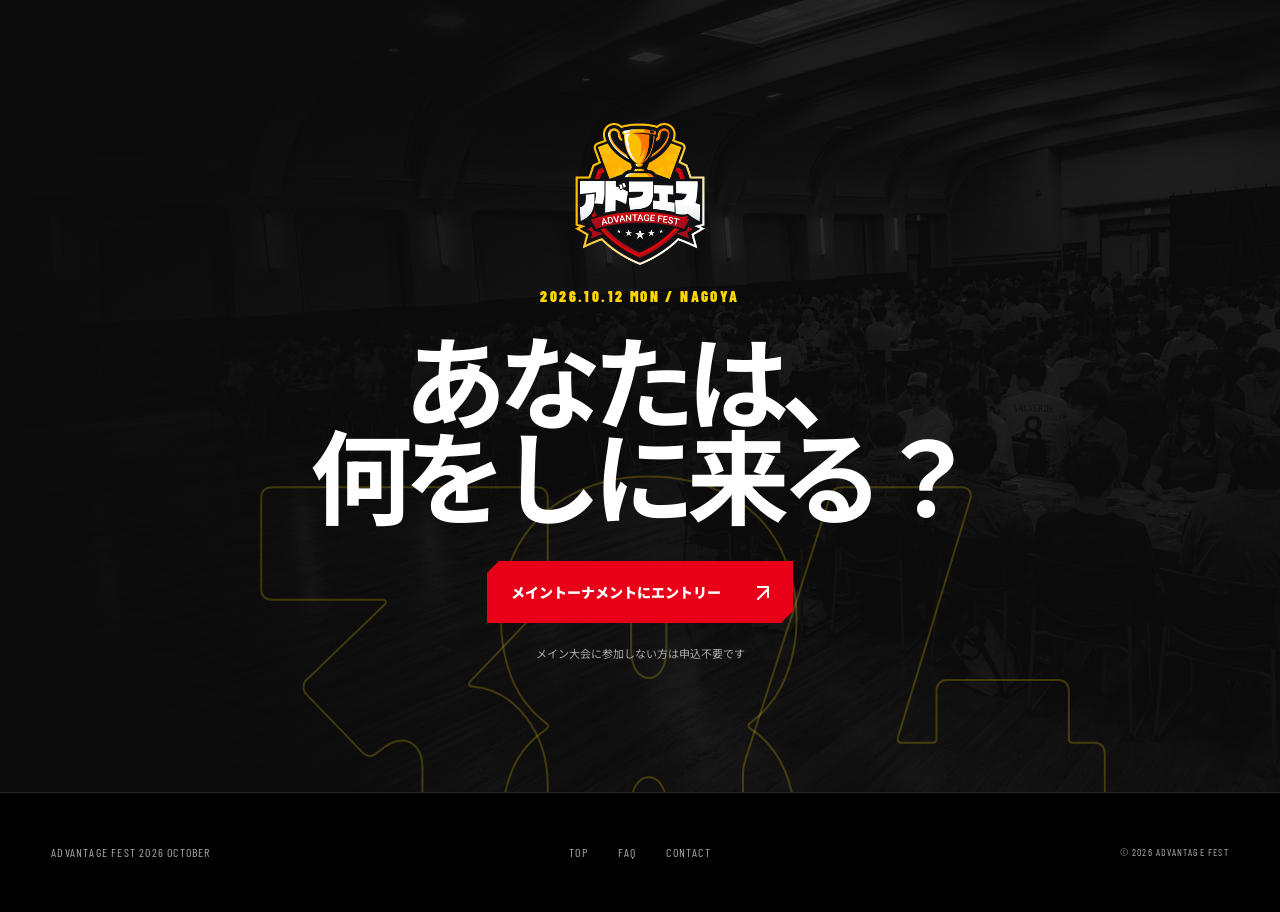
==== commit 658fec8b: "Add files via upload" ====
--- a/index.html
+++ b/index.html
@@ -402,8 +402,7 @@
 <span>LIVE COMMENTARY</span>
 </div>
 </article>
-<!-- ゲスト公開時：下のdata-guest-original要素からhiddenを外し、直後のguest-coming-soon要素を削除 -->
-<article class="guest-card guest-2" data-guest-original="batsulog" hidden>
+<article class="guest-card guest-2" data-guest-original="batsulog">
 <div class="guest-photo">
 <img src="assets/guest-batsulog.jpg" alt="バツローグ"/>
 </div>
@@ -413,13 +412,6 @@
 <span>第6期ポケカ四天王</span>
 </div>
 </article>
-<article class="guest-card guest-2 guest-coming-soon" aria-label="ゲスト近日公開">
-<div class="guest-coming-mark">
-<span>GUEST</span>
-<b>COMING<br/>SOON</b>
-<small>出演者情報は順次公開</small>
-</div>
-</article>
 <article class="guest-card guest-3">
 <div class="guest-photo">
 <img src="assets/guest-ichigo.jpg" alt="いちご"/>
@@ -430,8 +422,7 @@
 <span>アドバンテージ</span>
 </div>
 </article>
-<!-- ゲスト公開時：下のdata-guest-original要素からhiddenを外し、直後のguest-coming-soon要素を削除 -->
-<article class="guest-card guest-4" data-guest-original="fujita" hidden>
+<article class="guest-card guest-4" data-guest-original="fujita">
 <div class="guest-photo">
 <img src="assets/guest-fujita.png" alt="フジタハルト"/>
 </div>
@@ -441,15 +432,7 @@
 <span>CL2025東京 優勝</span>
 </div>
 </article>
-<article class="guest-card guest-4 guest-coming-soon" aria-label="ゲスト近日公開">
-<div class="guest-coming-mark">
-<span>GUEST</span>
-<b>COMING<br/>SOON</b>
-<small>出演者情報は順次公開</small>
-</div>
-</article>
-<!-- ゲスト公開時：下のdata-guest-original要素からhiddenを外し、直後のguest-coming-soon要素を削除 -->
-<article class="guest-card guest-5" data-guest-original="shiokawa" hidden>
+<article class="guest-card guest-5" data-guest-original="shiokawa">
 <div class="guest-photo">
 <img src="assets/guest-shiokawa.jpg" alt="シオカワ セイノスケ"/>
 </div>
@@ -457,13 +440,6 @@
 <p>招待選手</p>
 <h3>シオカワ セイノスケ</h3>
 <span>CL2026愛知May 優勝</span>
-</div>
-</article>
-<article class="guest-card guest-5 guest-coming-soon" aria-label="ゲスト近日公開">
-<div class="guest-coming-mark">
-<span>GUEST</span>
-<b>COMING<br/>SOON</b>
-<small>出演者情報は順次公開</small>
 </div>
 </article>
 </div>
@@ -625,14 +601,12 @@
 <p>写真・動画撮影および配信を行います。映り込みを希望されない場合は受付またはスタッフへお申し出ください。可能な範囲で配慮します。</p>
 </details>
 <details>
-  <summary>
-    <b>06</b>
-    <span>デッキ登録はどこから行えますか？</span>
-    <i>＋</i>
-  </summary>
-  <p>
-    9月下旬に、LivePocketで使用しているメールアドレス宛にトナメルの大会ページをお送りします。デッキ登録はそのページから行っていただきます。
-  </p>
+<summary>
+<b>06</b>
+<span>デッキ登録はどこから行えますか？</span>
+<i>＋</i>
+</summary>
+<p>9月下旬に、LivePocketで使用しているメールアドレス宛にトナメルの大会ページをお送りします。デッキ登録はそのページから行っていただきます。</p>
 </details>
 </div>
 </div>
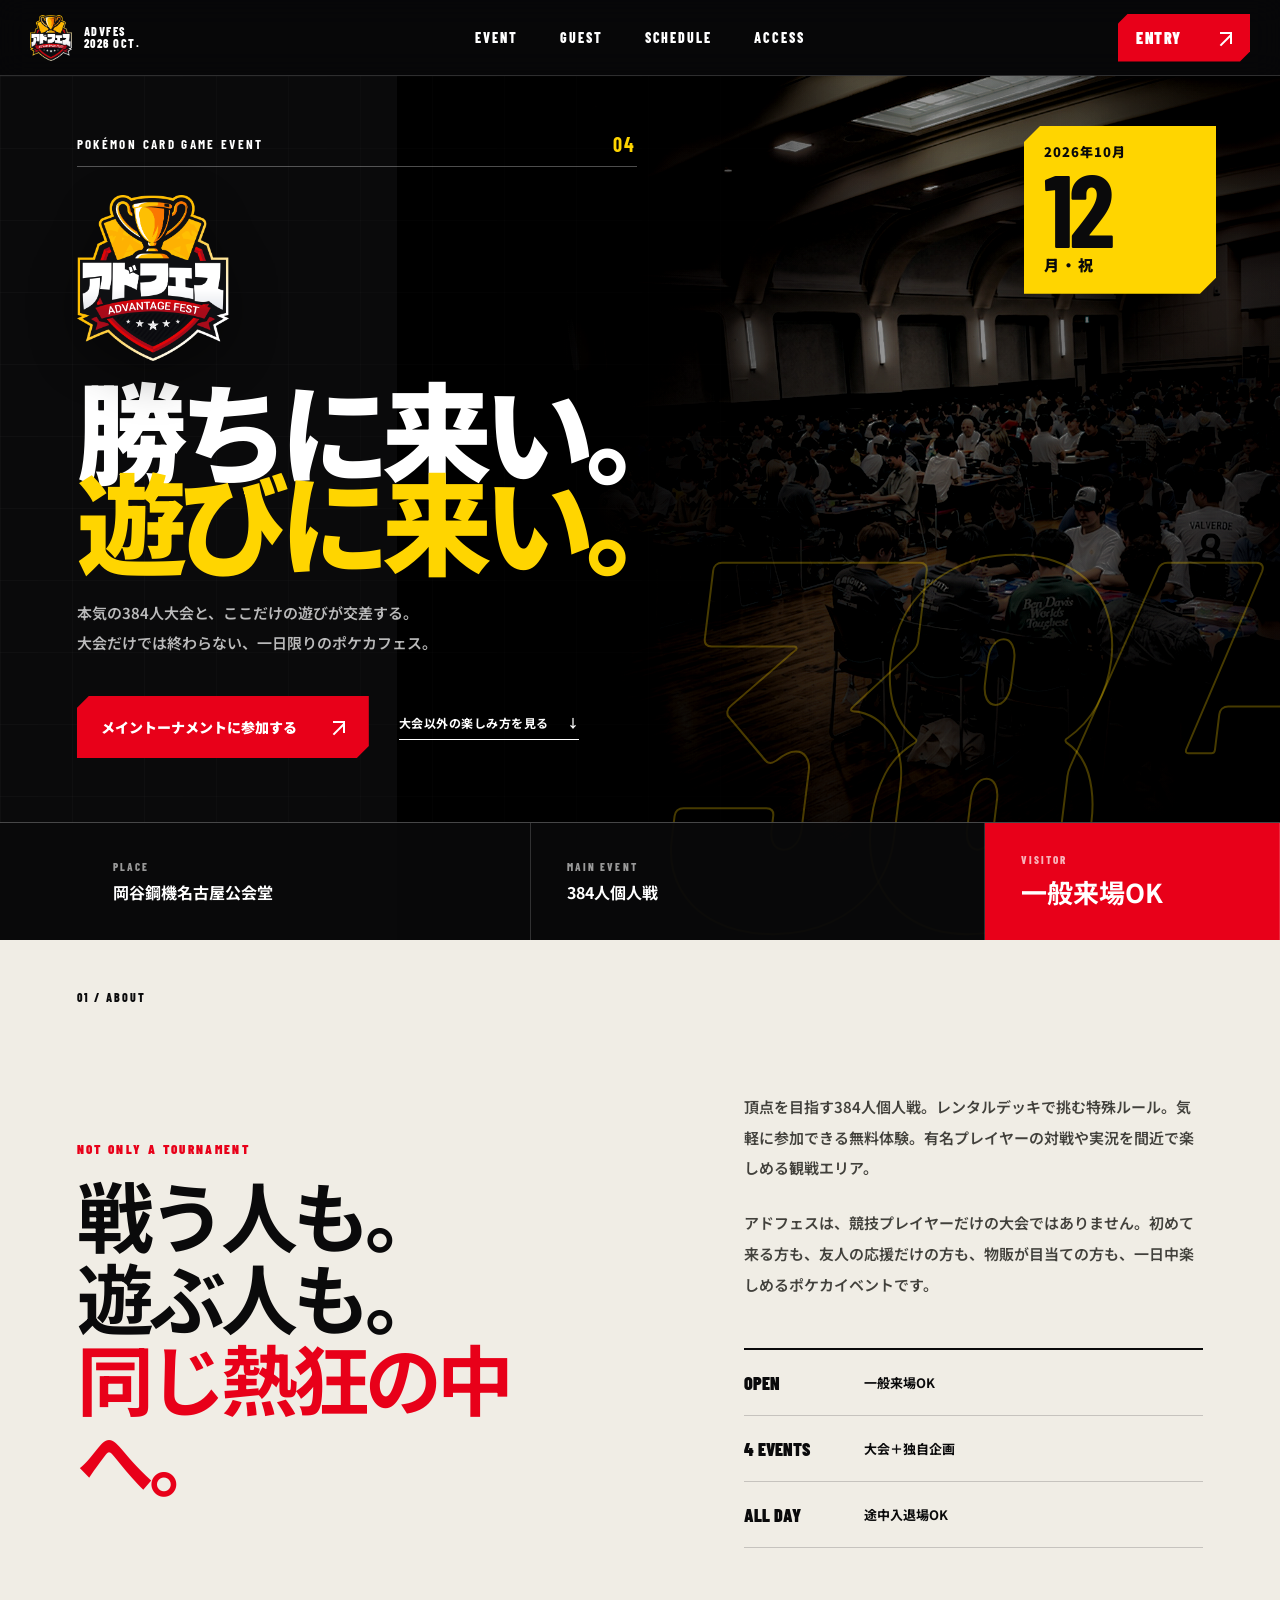
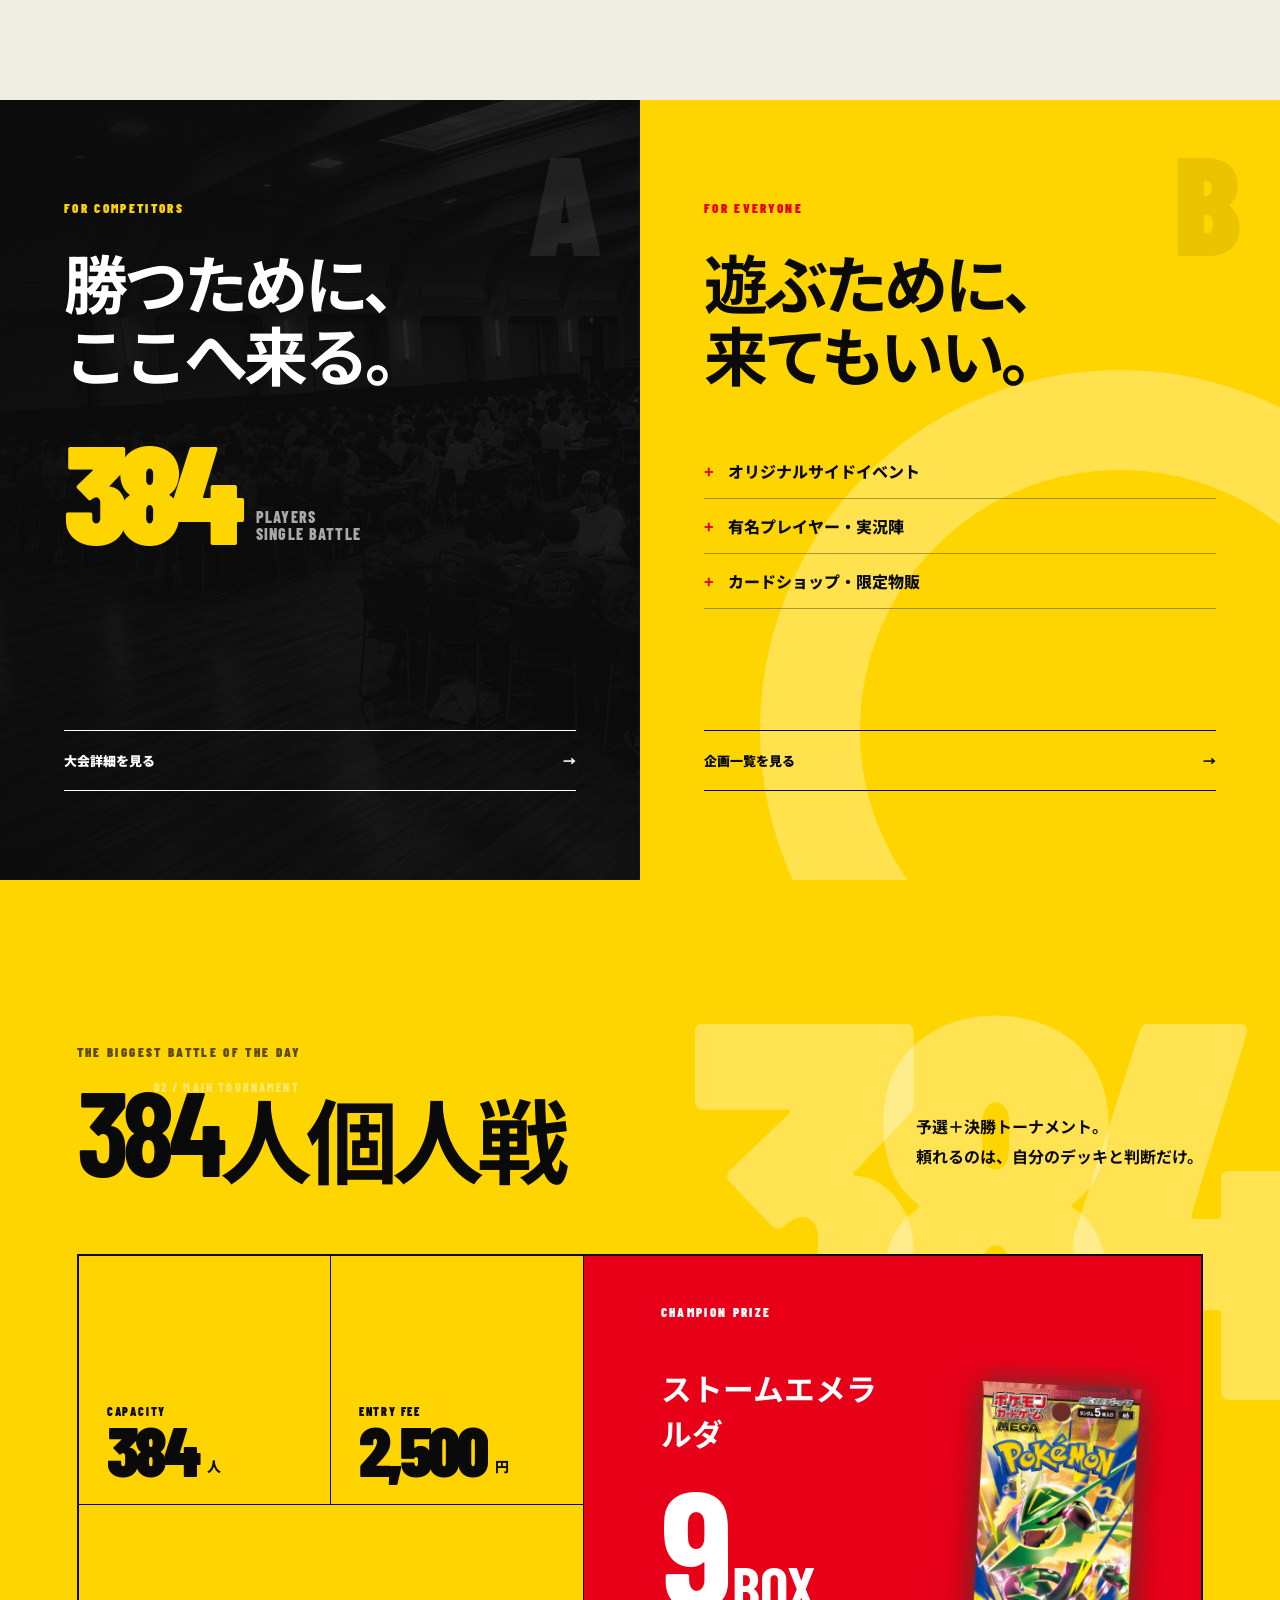
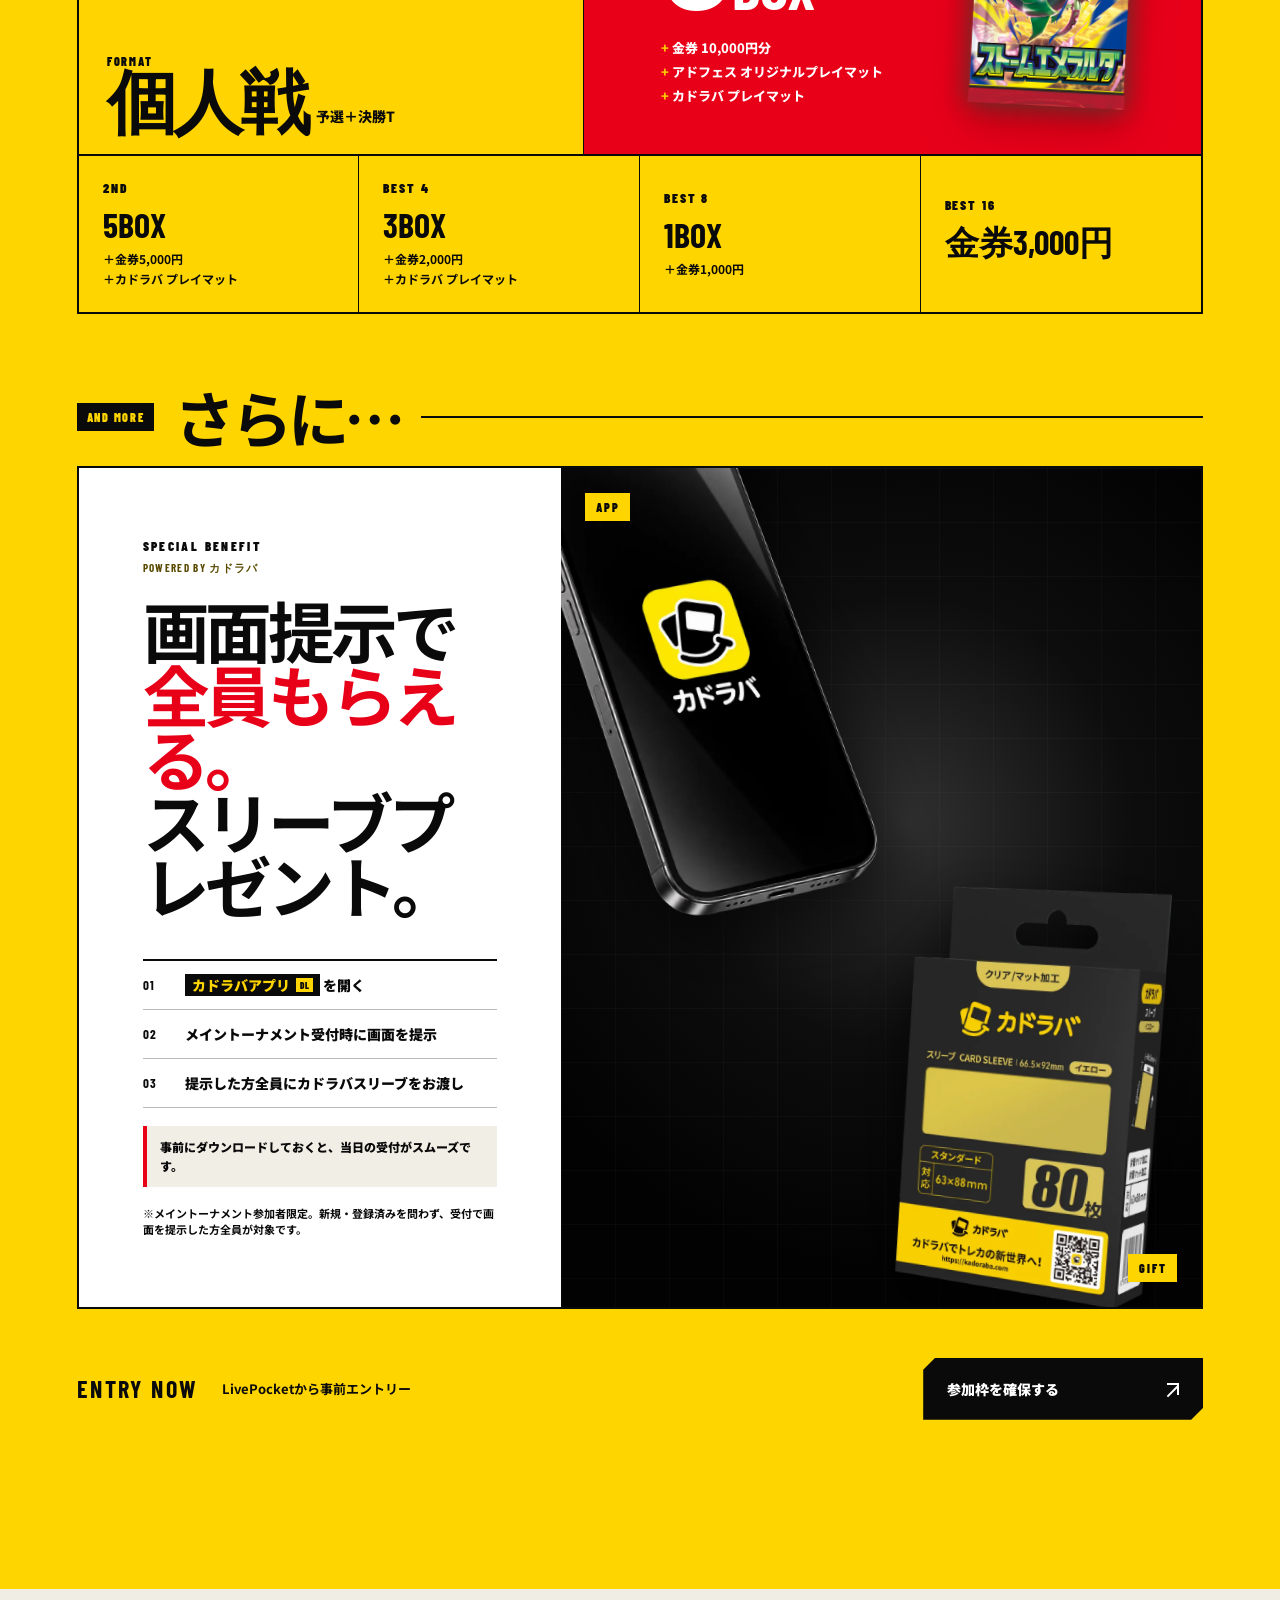
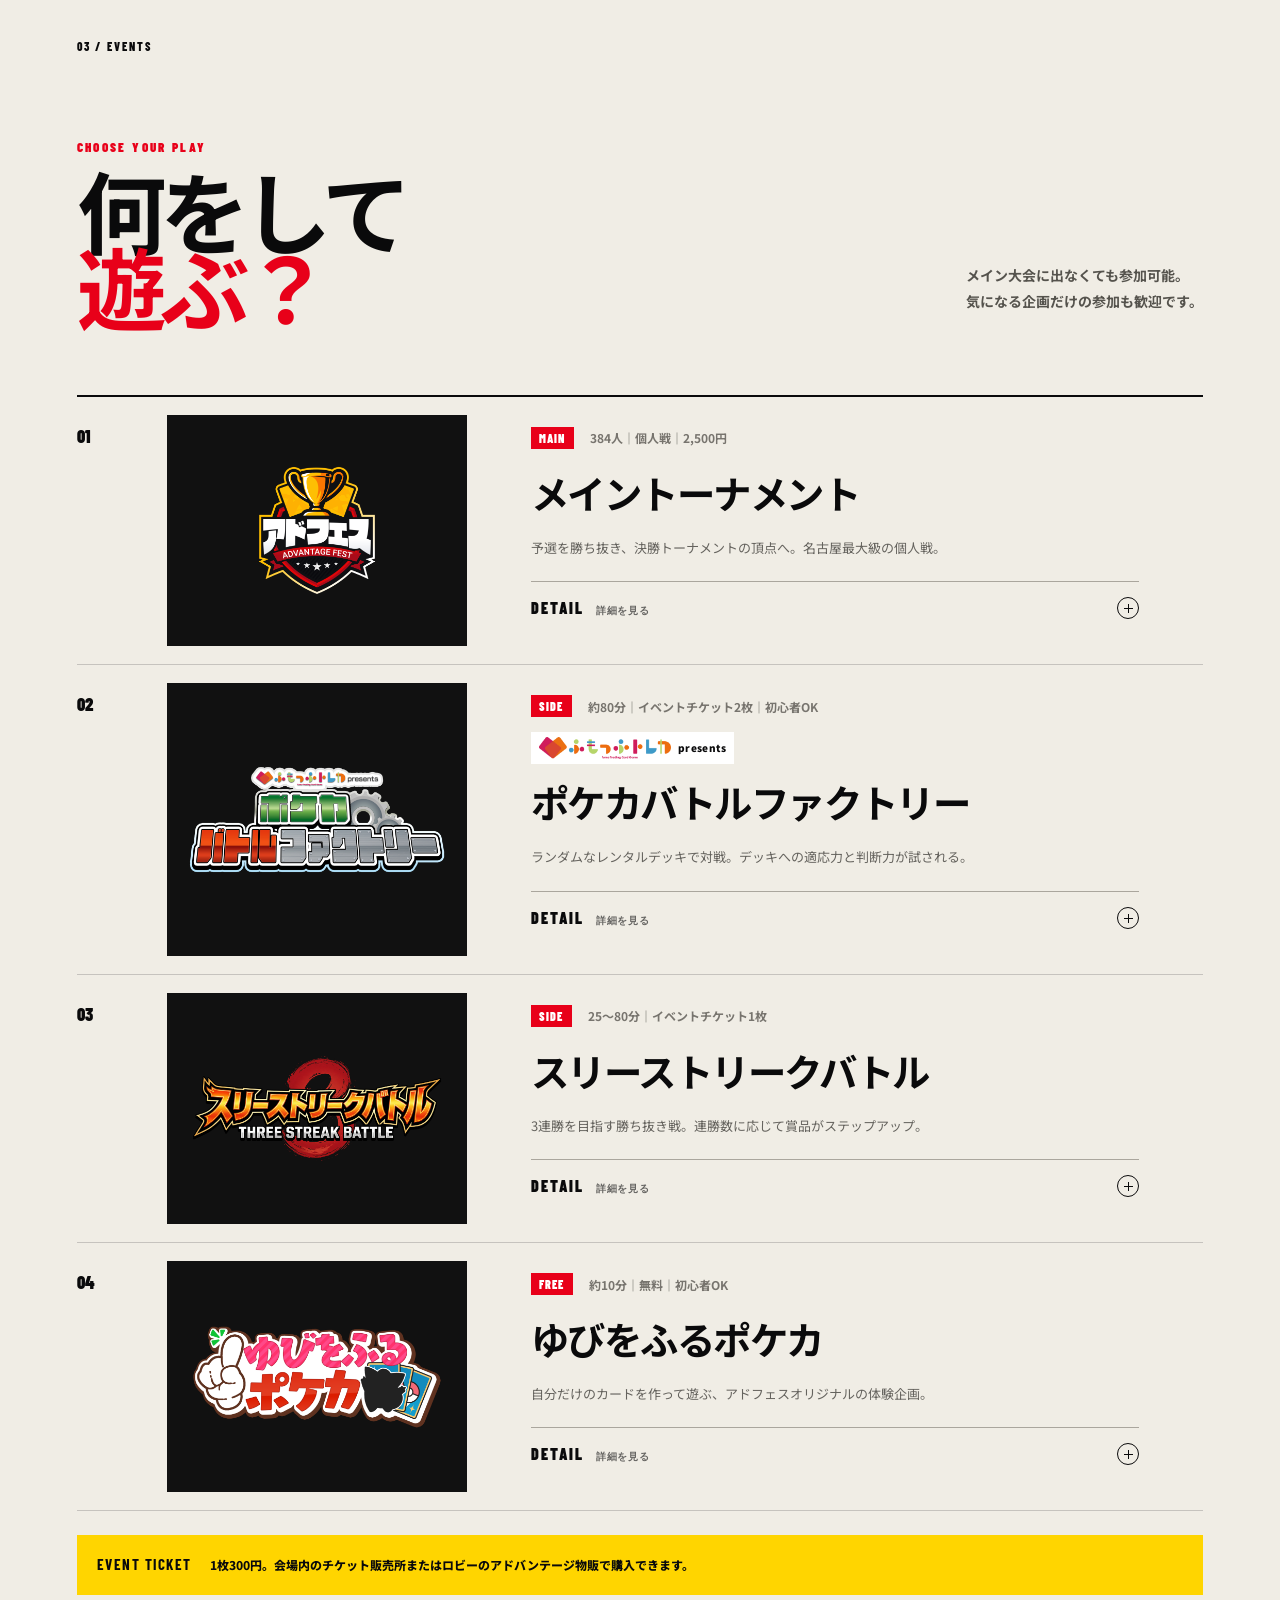
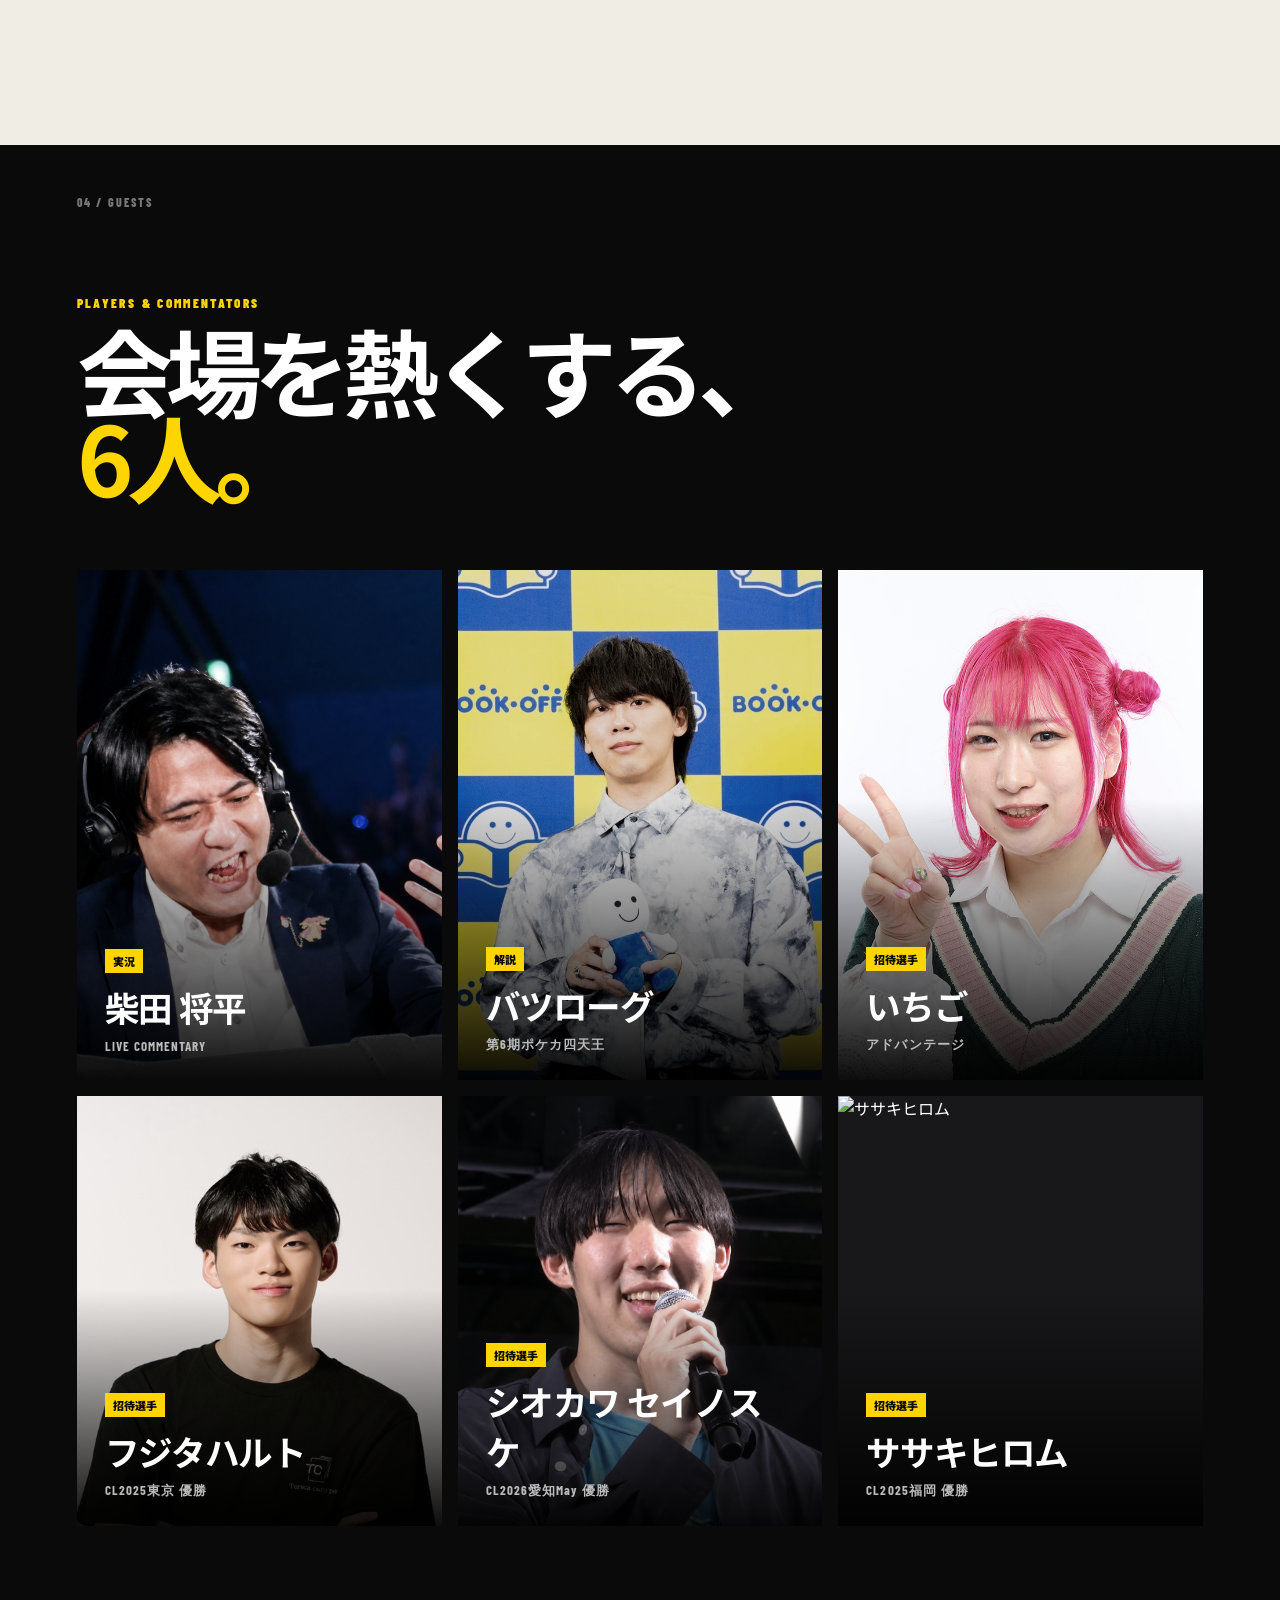
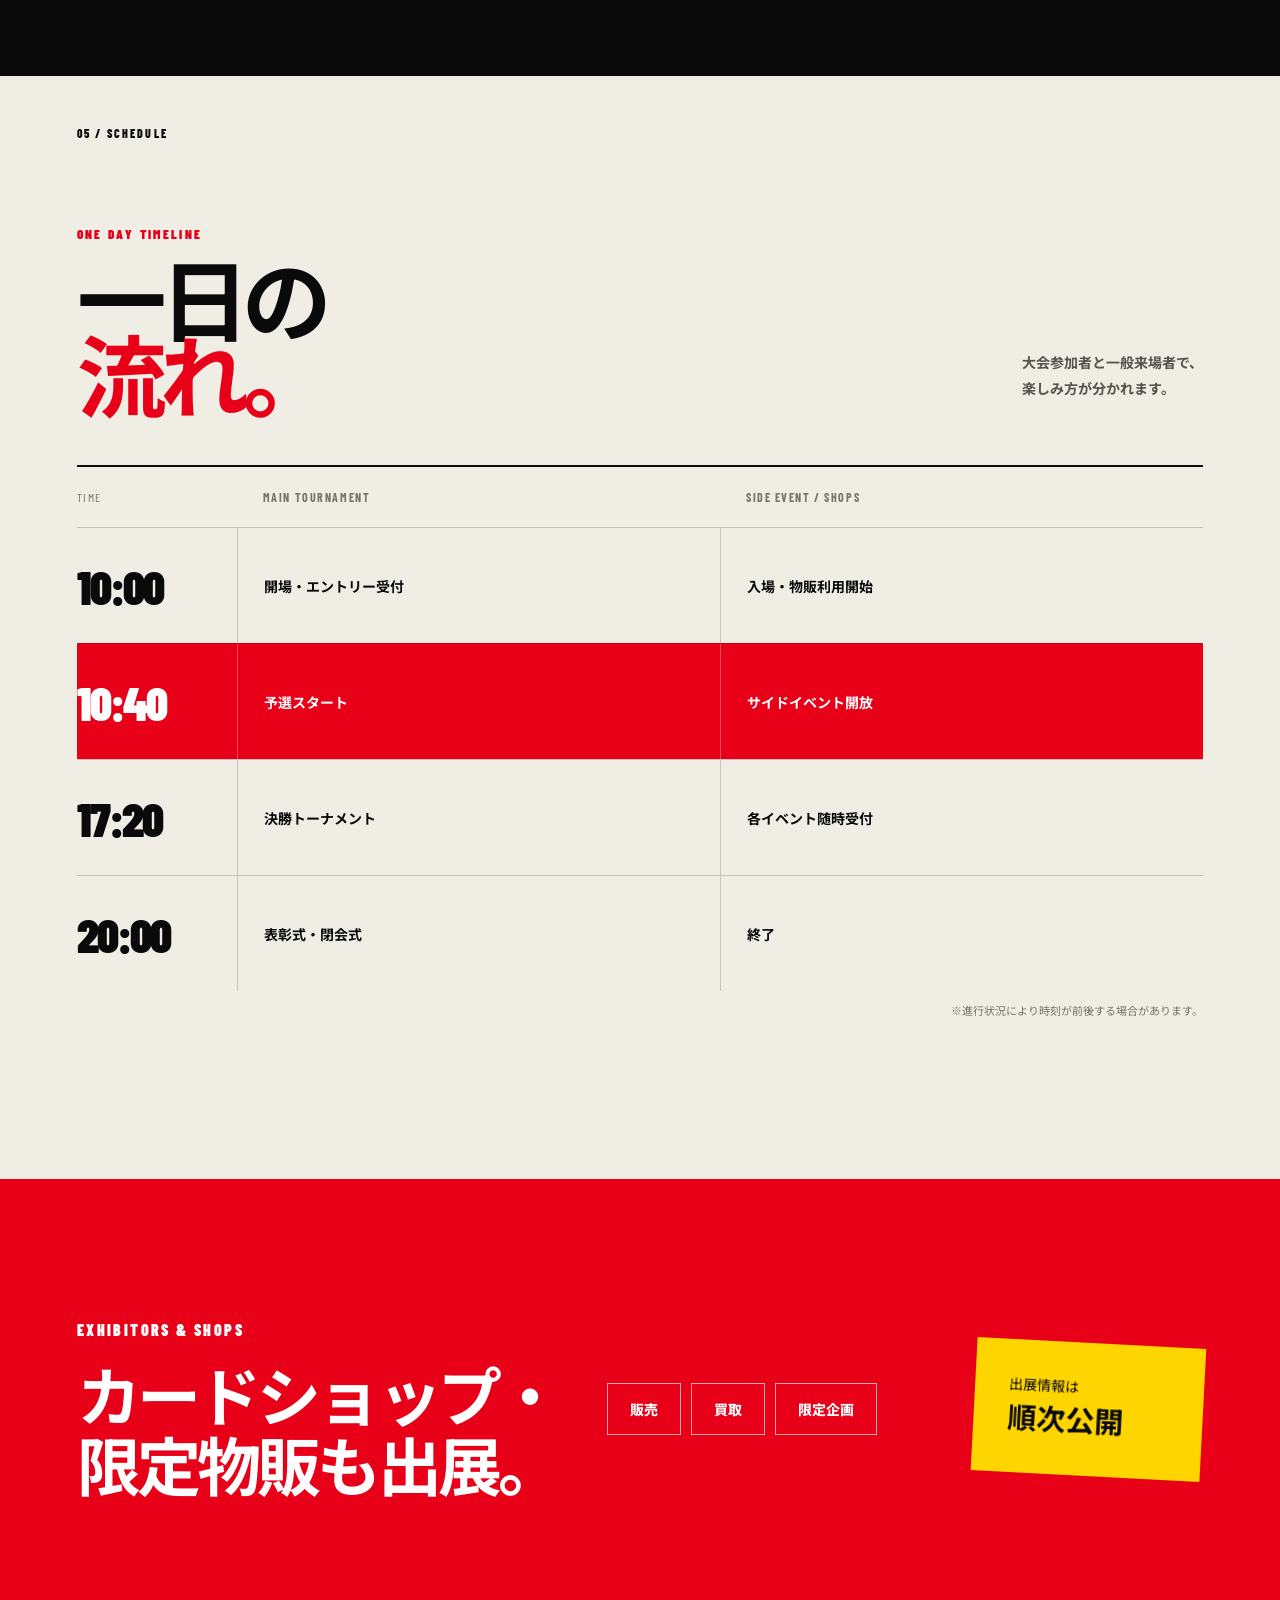
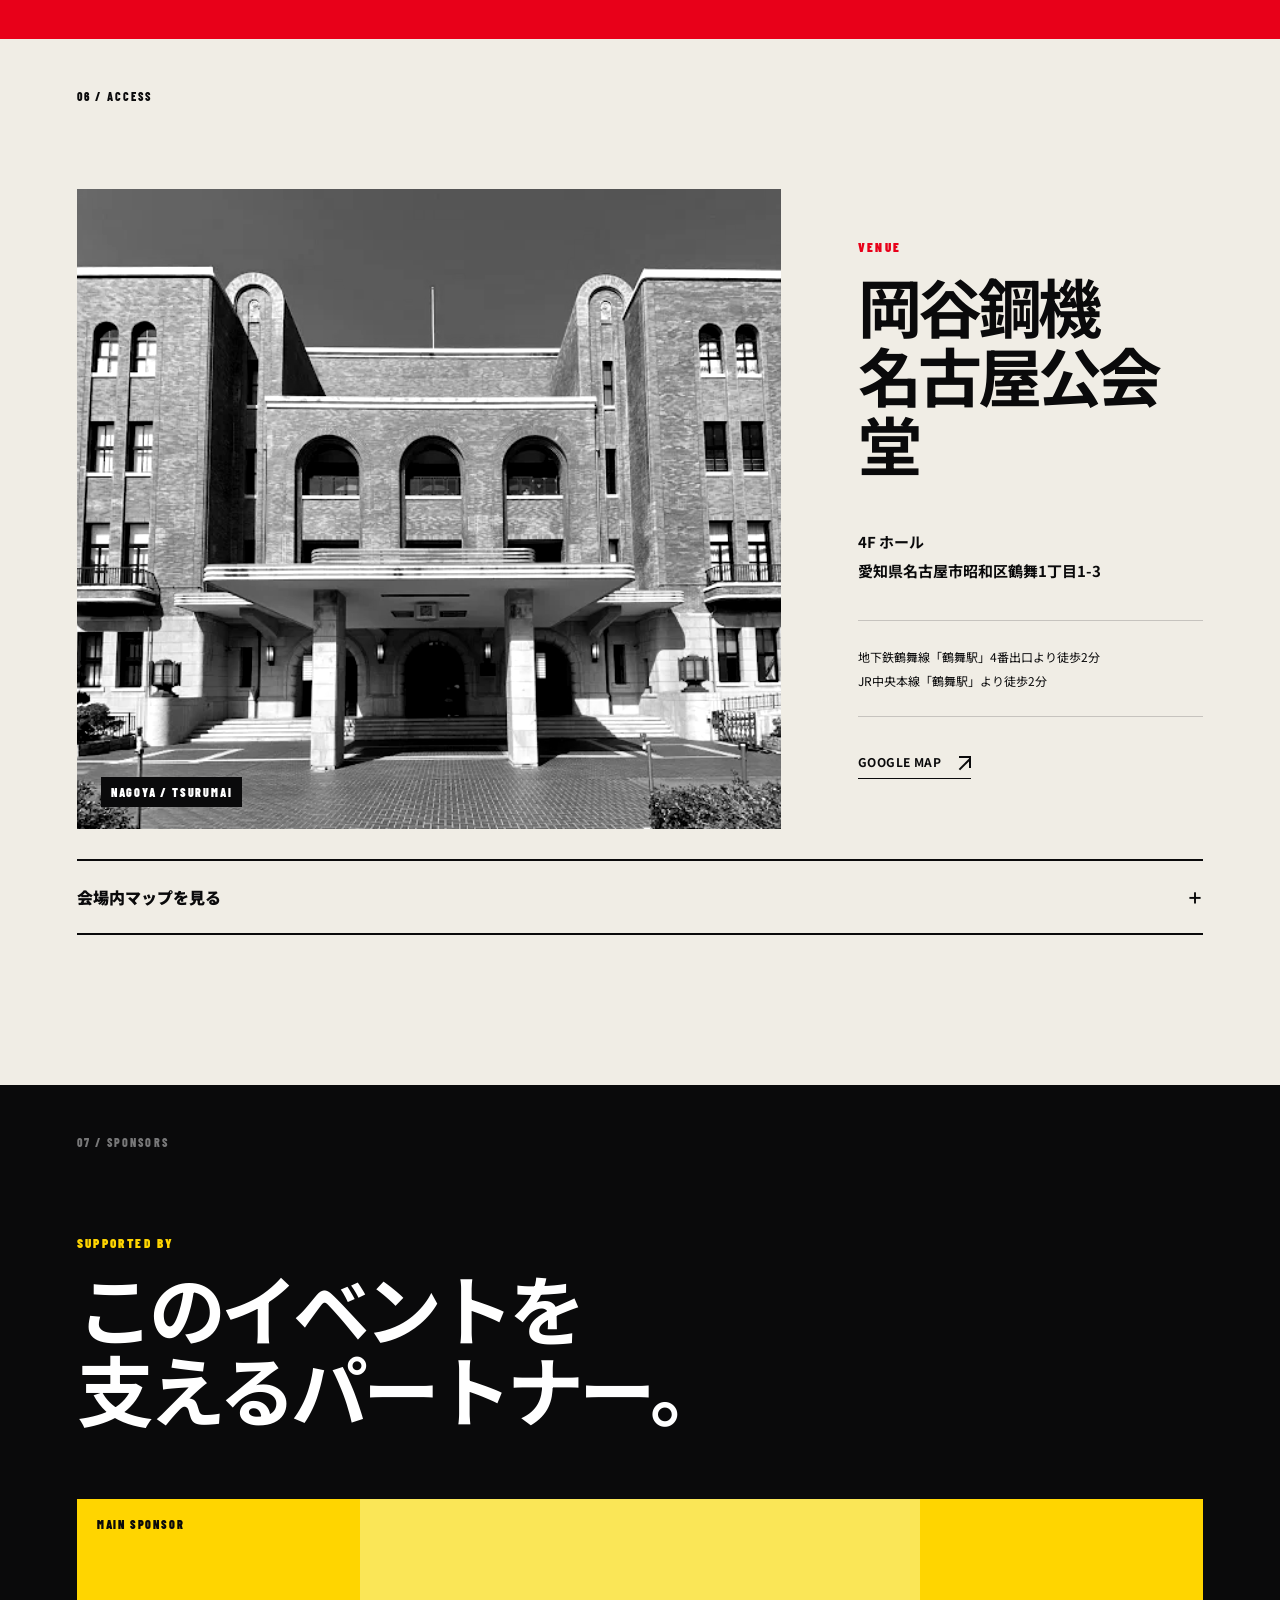
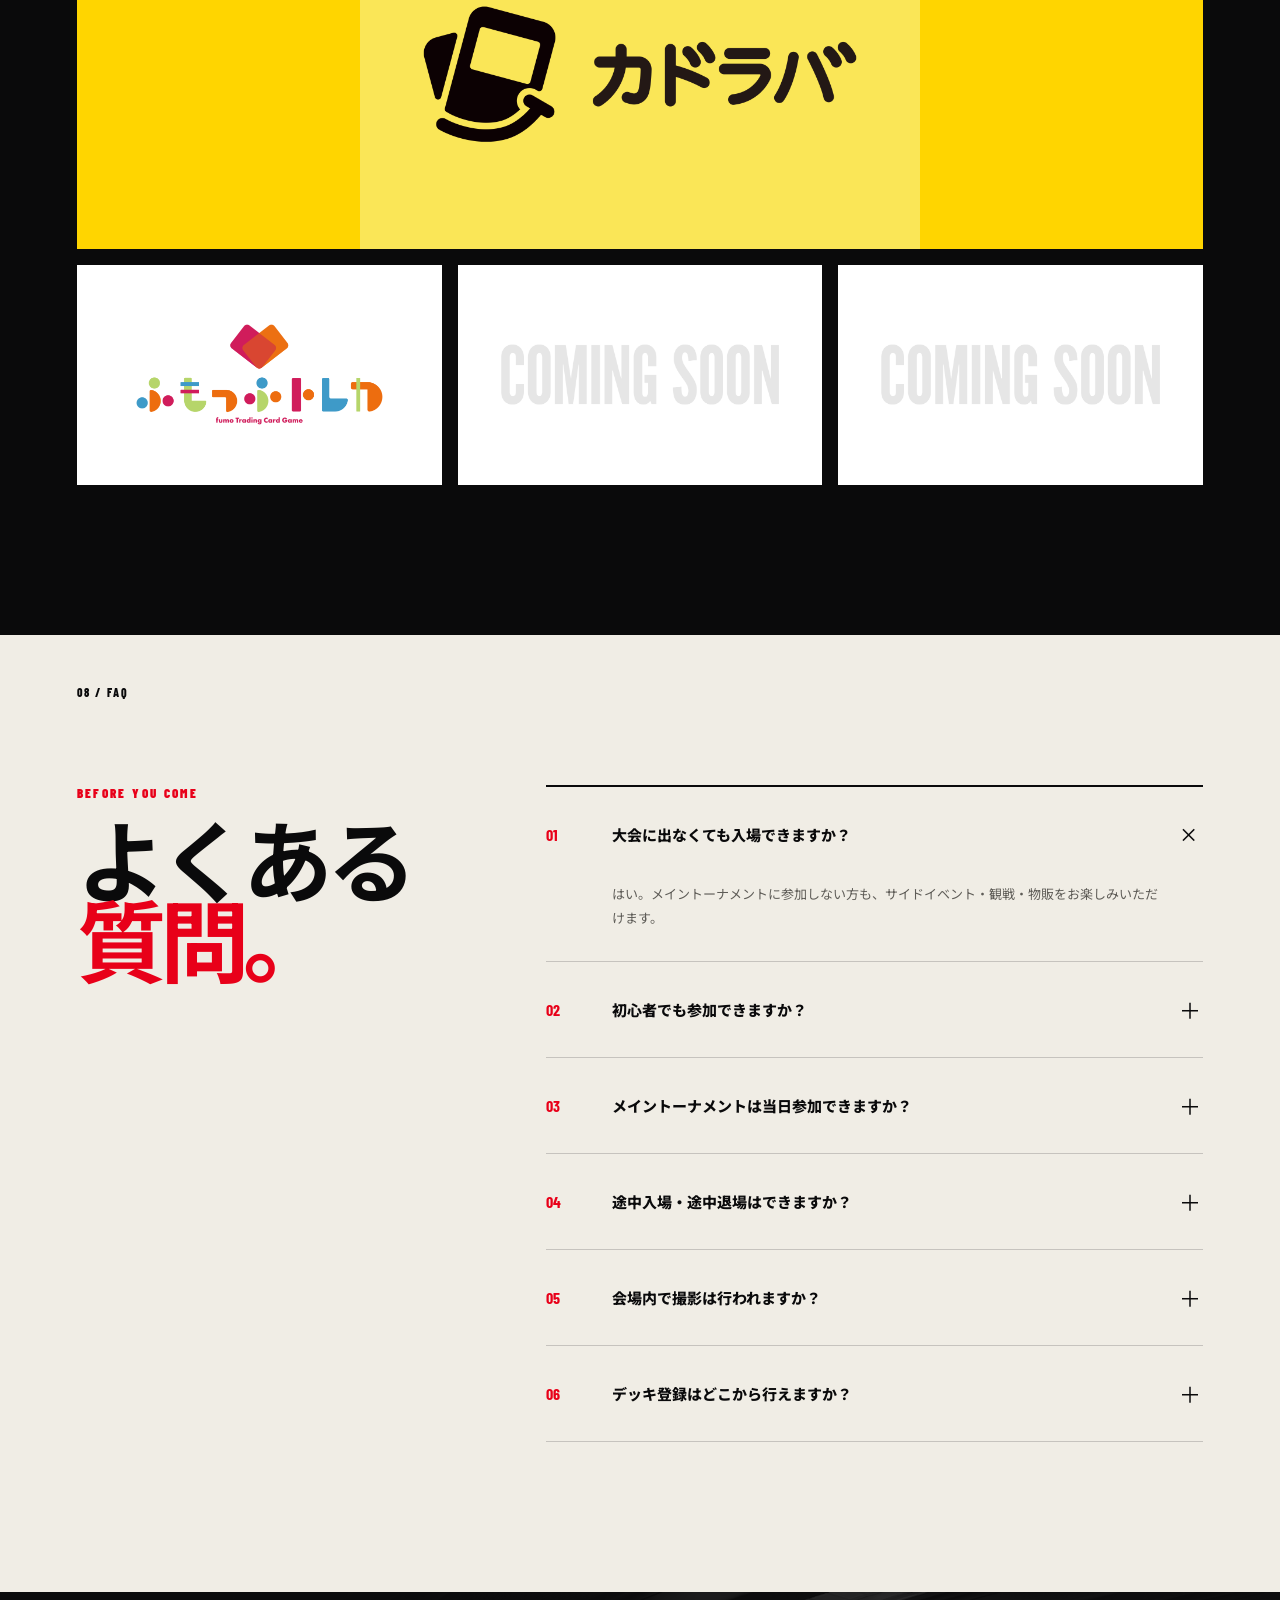
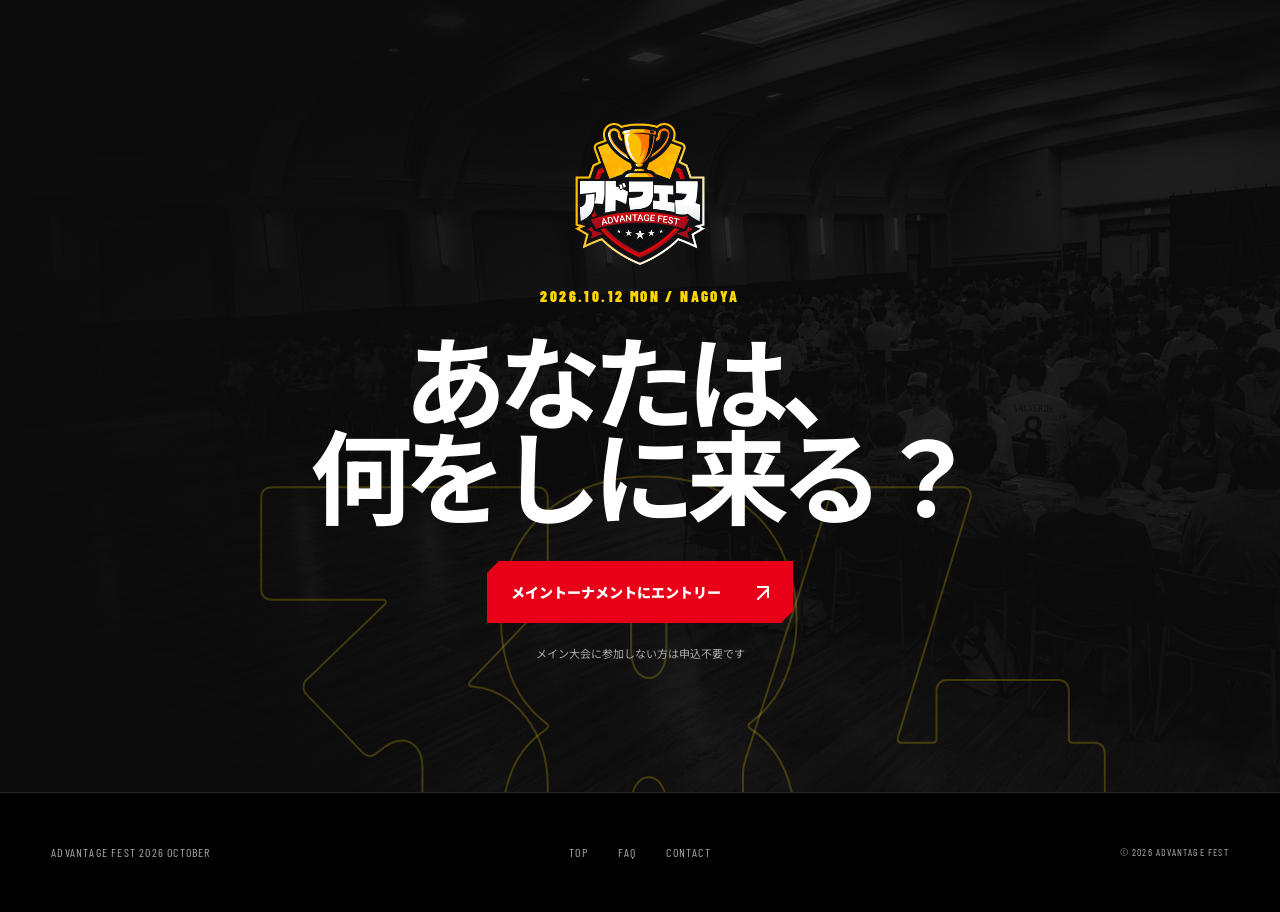
==== commit cd346993: "Add files via upload" ====
--- a/index.html
+++ b/index.html
@@ -28,6 +28,7 @@
 <link rel="preload" as="image" href="assets/guest-ichigo.jpg"/>
 <link rel="preload" as="image" href="assets/guest-fujita.png"/>
 <link rel="preload" as="image" href="assets/guest-shiokawa.jpg"/>
+<link rel="preload" as="image" href="assets/guest-hiromu.jpg"/>
 <link rel="preload" as="image" href="assets/venue.webp"/>
 <link rel="preload" as="image" href="assets/map.png"/>
 <link rel="preload" as="image" href="assets/sponsor-kadoraba.png"/>
@@ -388,7 +389,7 @@
 <div class="guest-heading">
 <p class="section-kicker">PLAYERS &amp; COMMENTATORS</p>
 <h2>会場を熱くする、<br/>
-<span>5人。</span>
+<span>6人。</span>
 </h2>
 </div>
 <div class="guest-grid">
@@ -440,6 +441,16 @@
 <p>招待選手</p>
 <h3>シオカワ セイノスケ</h3>
 <span>CL2026愛知May 優勝</span>
+</div>
+</article>
+<article class="guest-card guest-6">
+<div class="guest-photo">
+<img src="assets/guest-hiromu.jpg" alt="ササキヒロム"/>
+</div>
+<div class="guest-info">
+<p>招待選手</p>
+<h3>ササキヒロム</h3>
+<span>CL2025福岡 優勝</span>
 </div>
 </article>
 </div>
--- a/styles.css
+++ b/styles.css
@@ -228,7 +228,7 @@
 .guest-grid { display: grid; grid-template-columns: repeat(12,1fr); gap: 16px; }
 .guest-card { position: relative; min-height: 510px; overflow: hidden; background: #18181a; }
 .guest-1,.guest-2,.guest-3 { grid-column: span 4; }
-.guest-4,.guest-5 { grid-column: span 6; min-height: 430px; }
+.guest-4,.guest-5,.guest-6 { grid-column: span 4; min-height: 430px; }
 .guest-photo { position: absolute; inset: 0; }
 .guest-photo::after { content: ""; position: absolute; inset: 0; background: linear-gradient(0deg,rgba(0,0,0,.94),transparent 55%); }
 .guest-photo img { width: 100%; height: 100%; object-fit: cover; filter: saturate(.75); transition: transform .5s,filter .5s; }
@@ -458,7 +458,7 @@
   .event-ticket-note { align-items: flex-start; flex-direction: column; gap: 5px; padding: 15px; }
   .guest-heading h2 { font-size: 62px; }
   .guest-grid { grid-template-columns: 1fr 1fr; gap: 8px; }
-  .guest-1,.guest-2,.guest-3,.guest-4,.guest-5 { grid-column: auto; min-height: 360px; }
+  .guest-1,.guest-2,.guest-3,.guest-4,.guest-5,.guest-6 { grid-column: auto; min-height: 360px; }
   .guest-1 { grid-column: 1/-1; min-height: 460px; }
   .guest-photo img { object-position: center top; }
   .guest-info { right: 14px; bottom: 14px; left: 14px; }
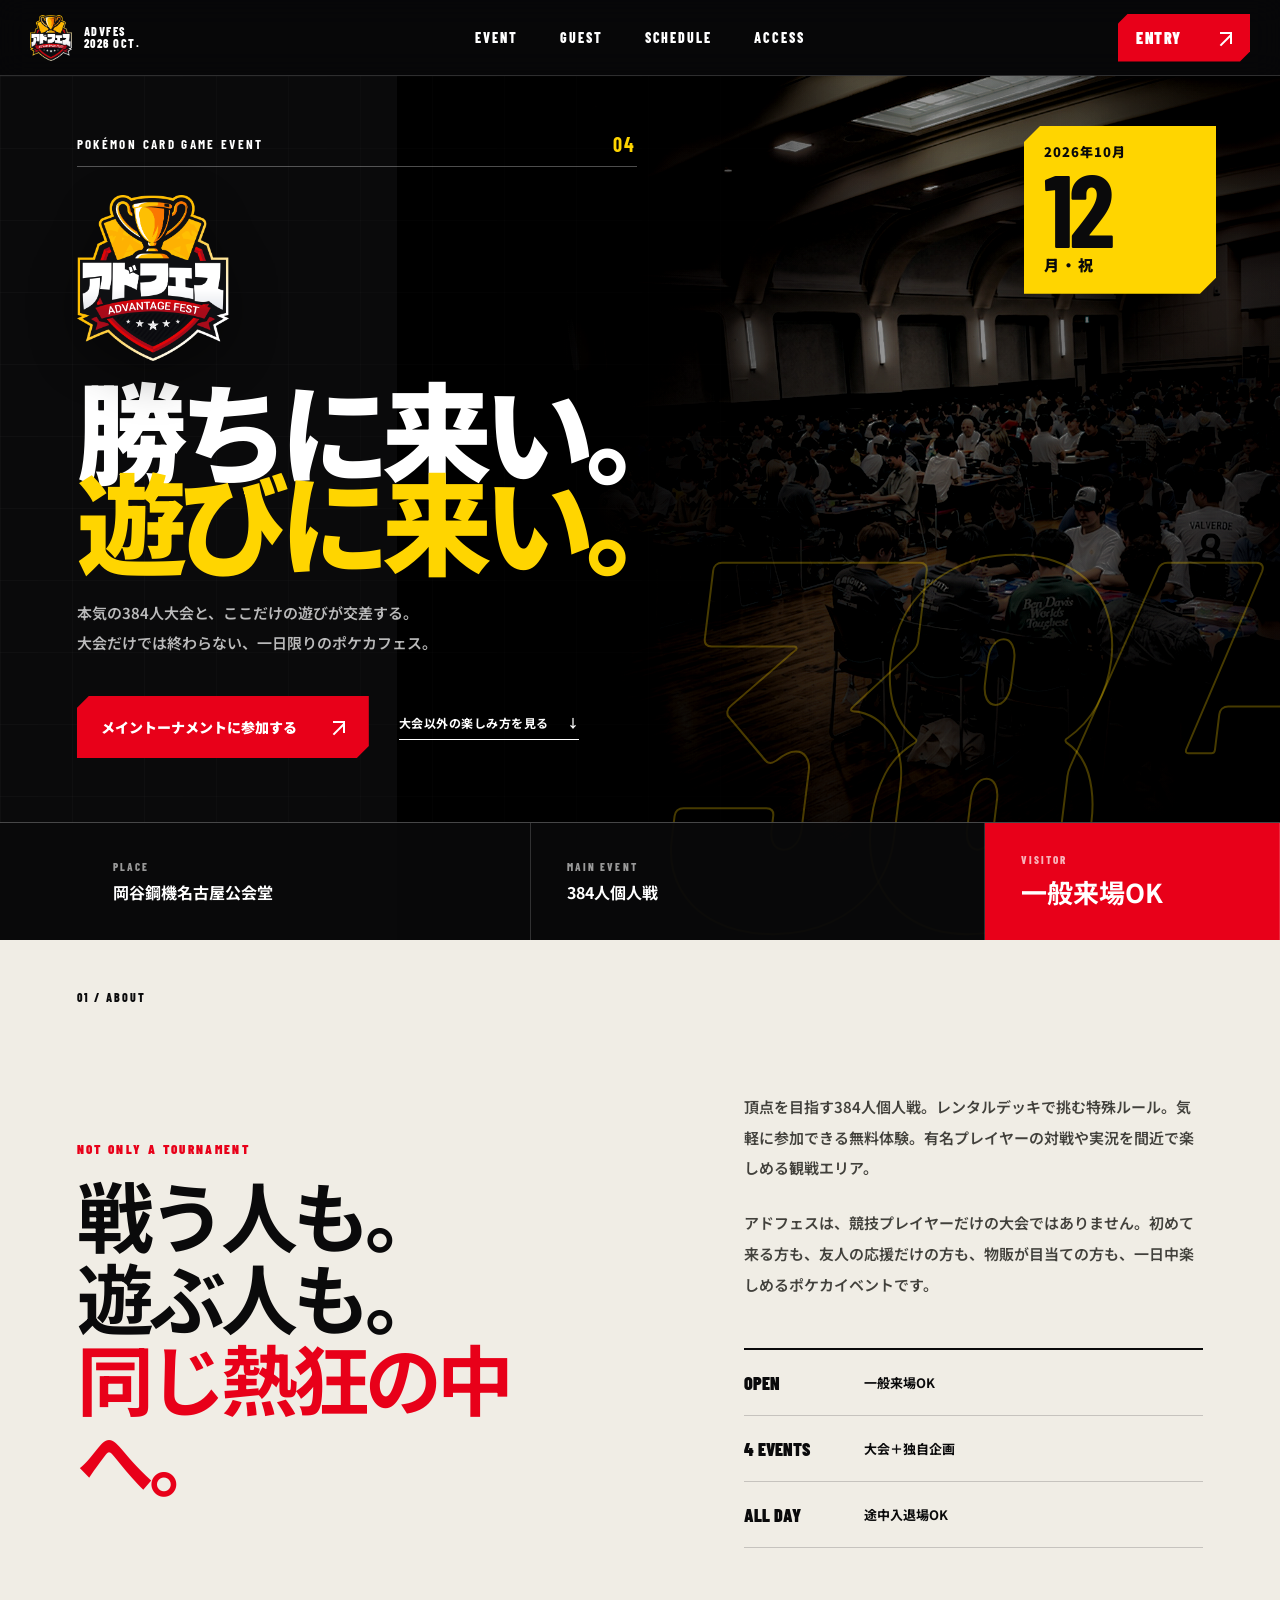
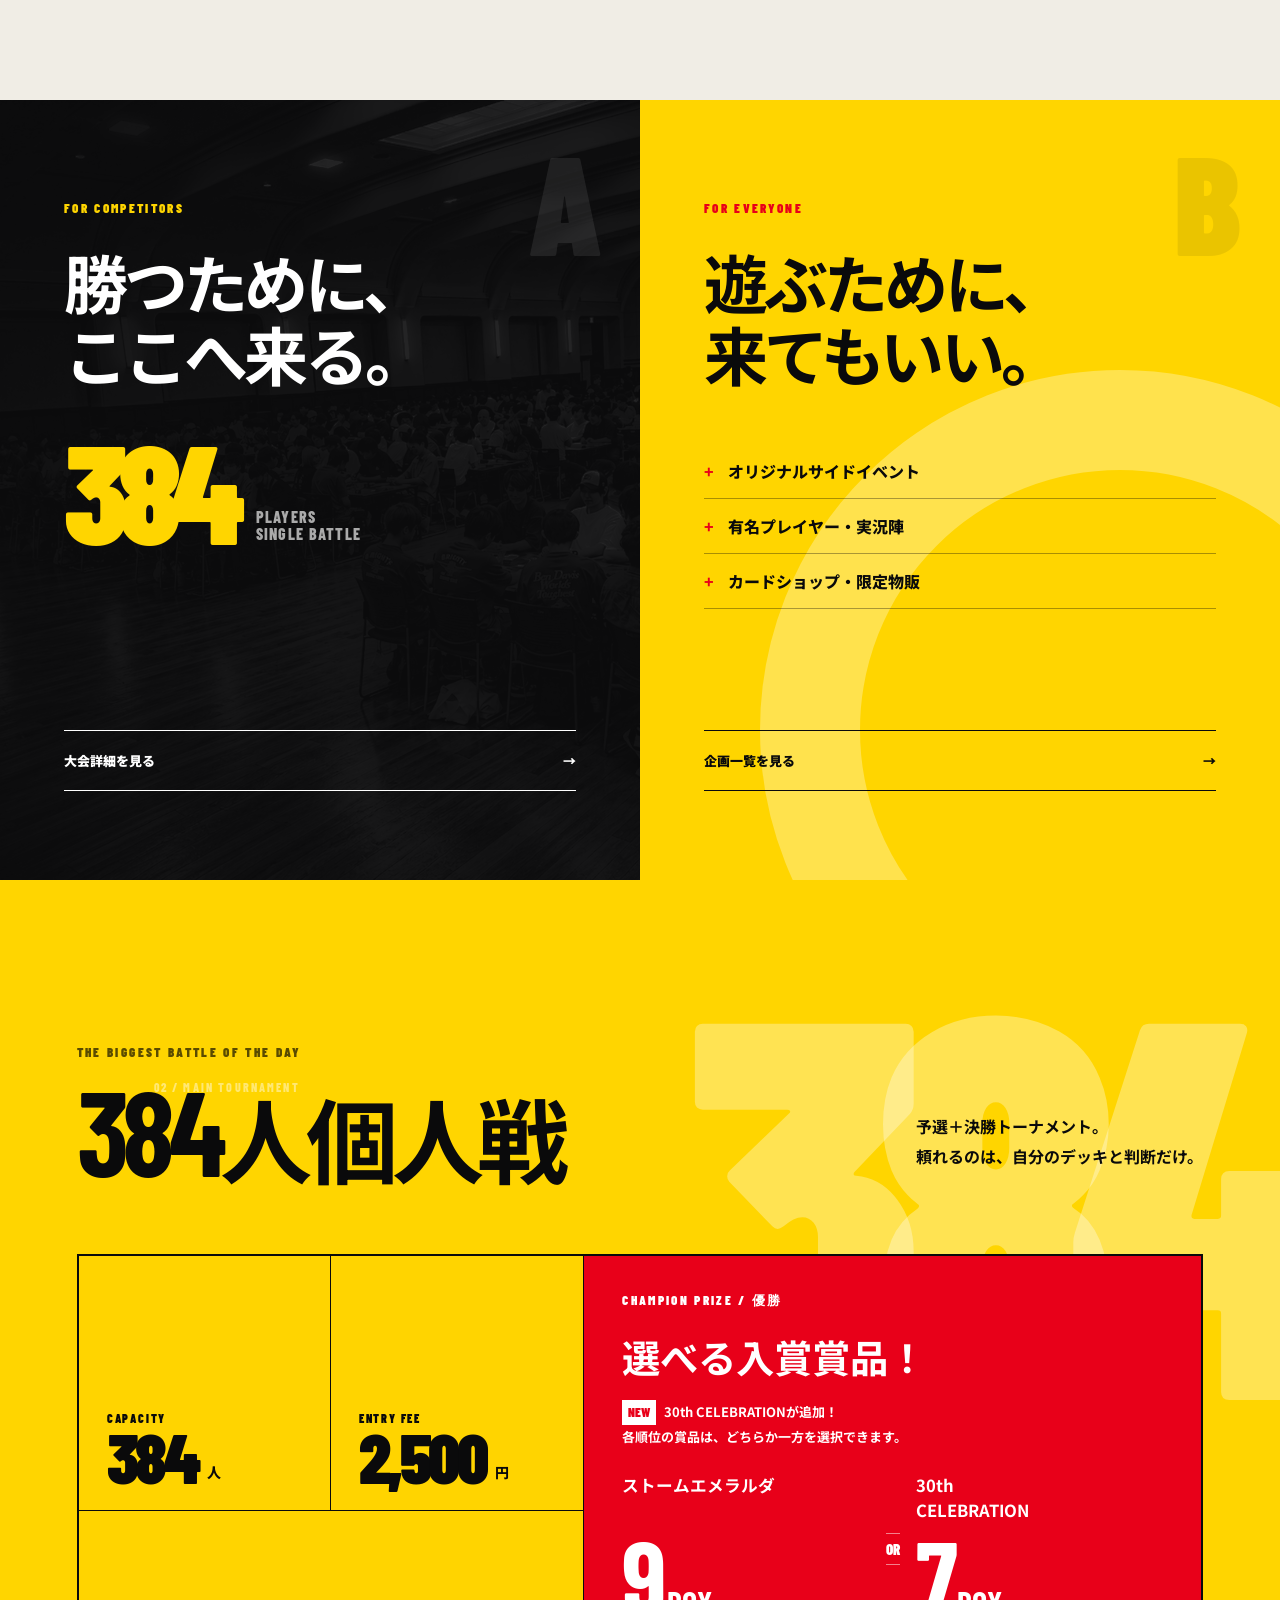
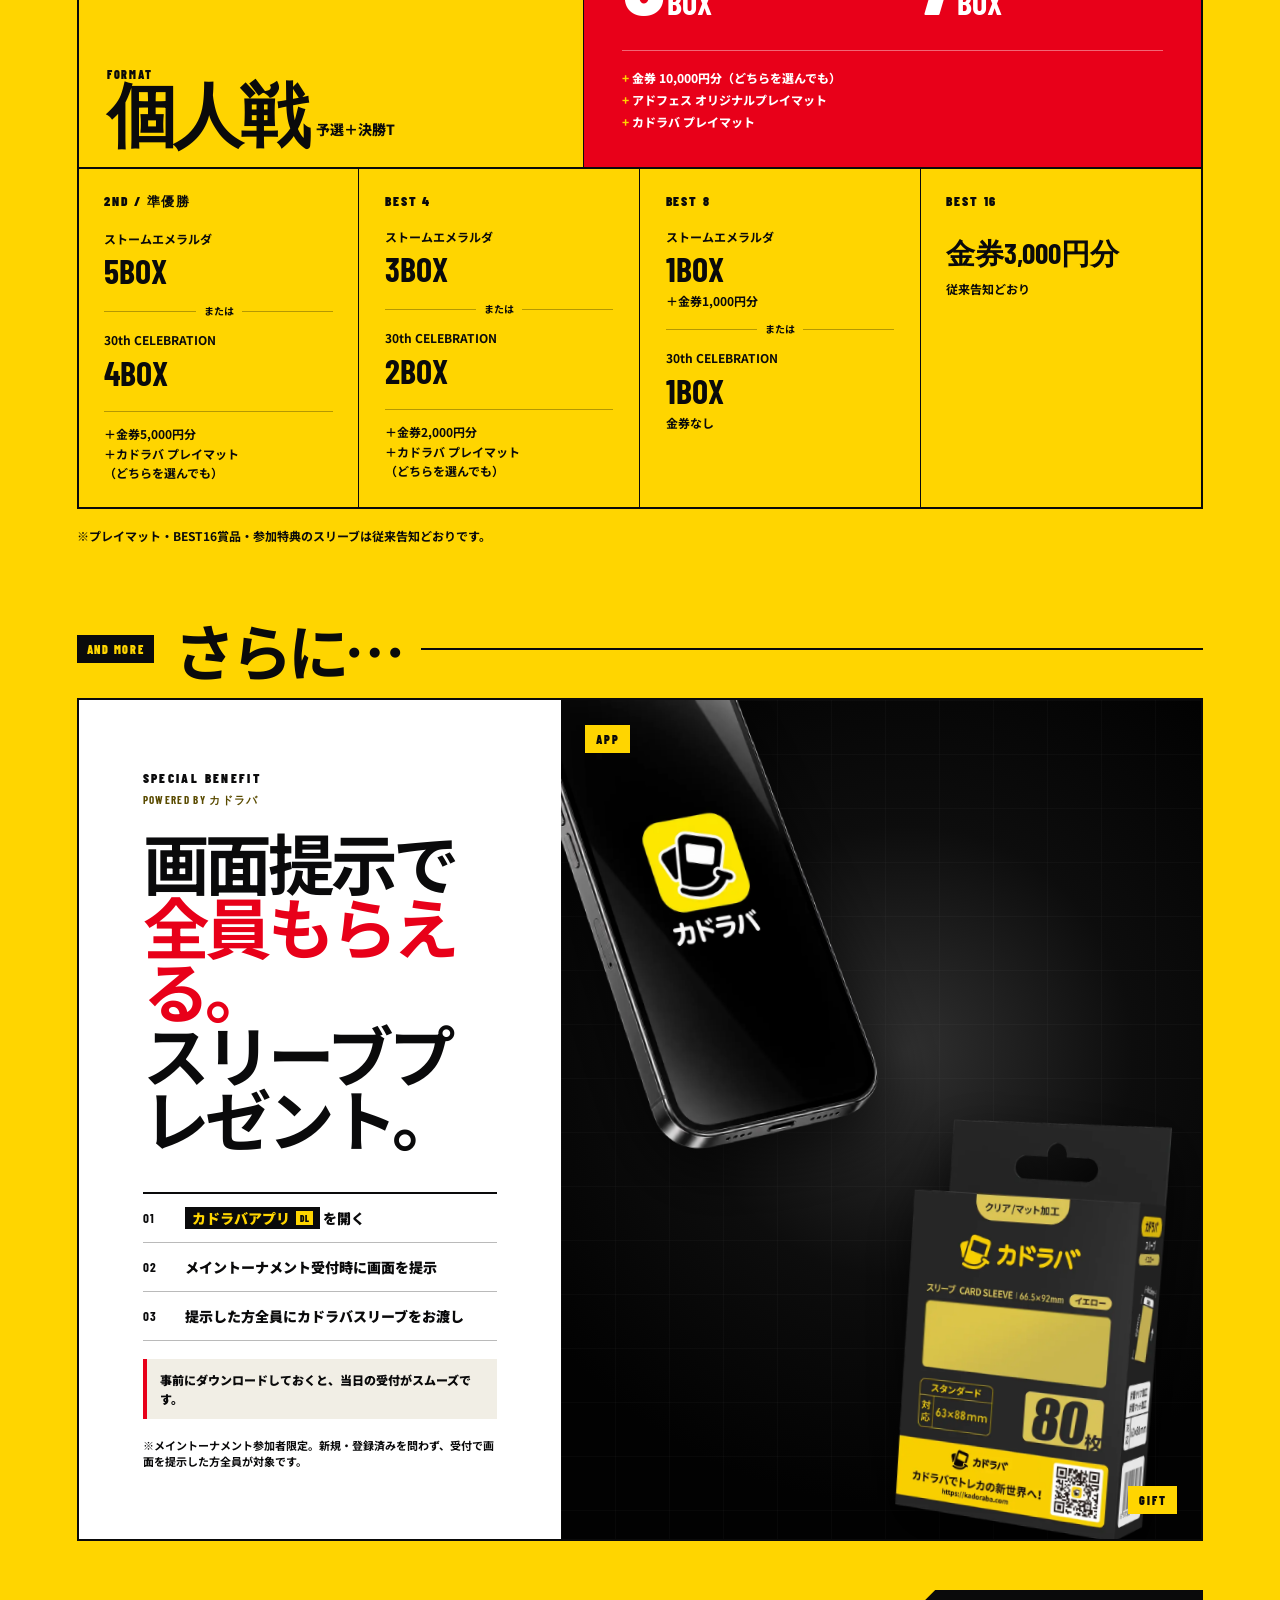
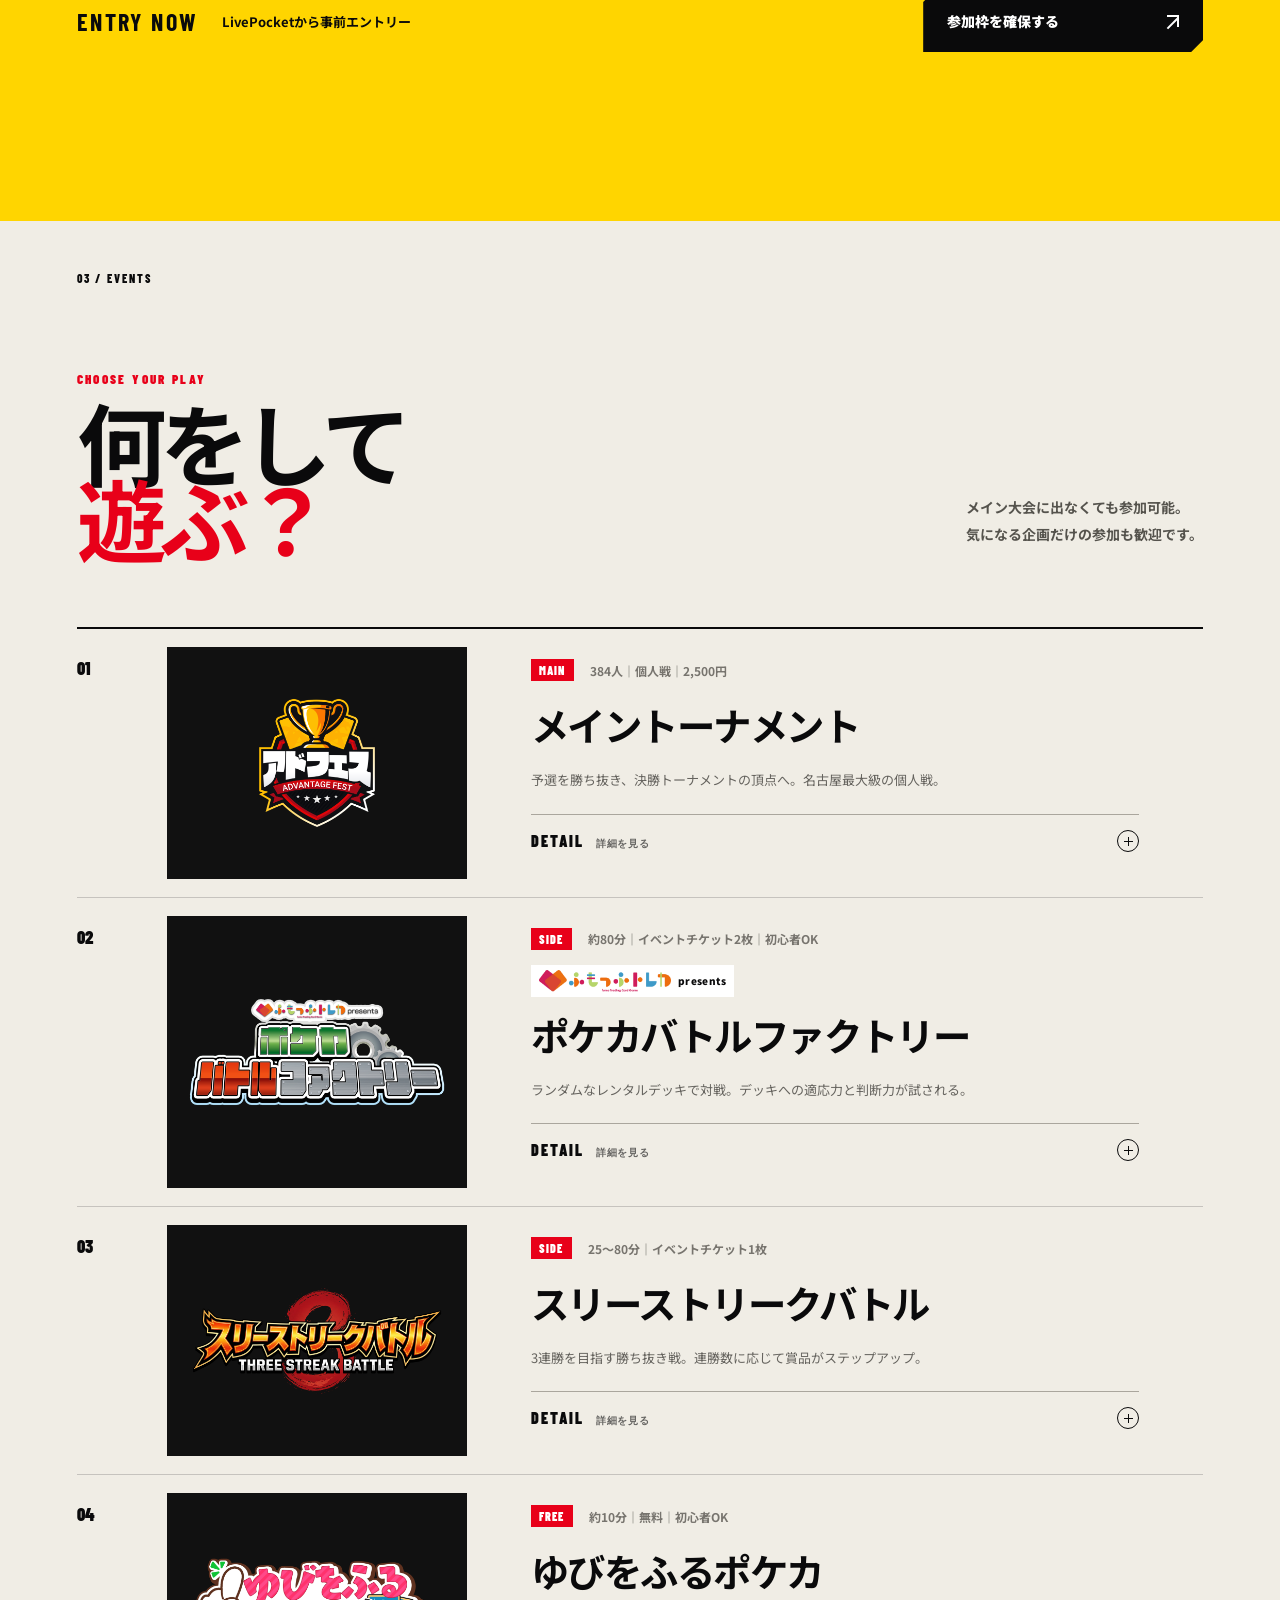
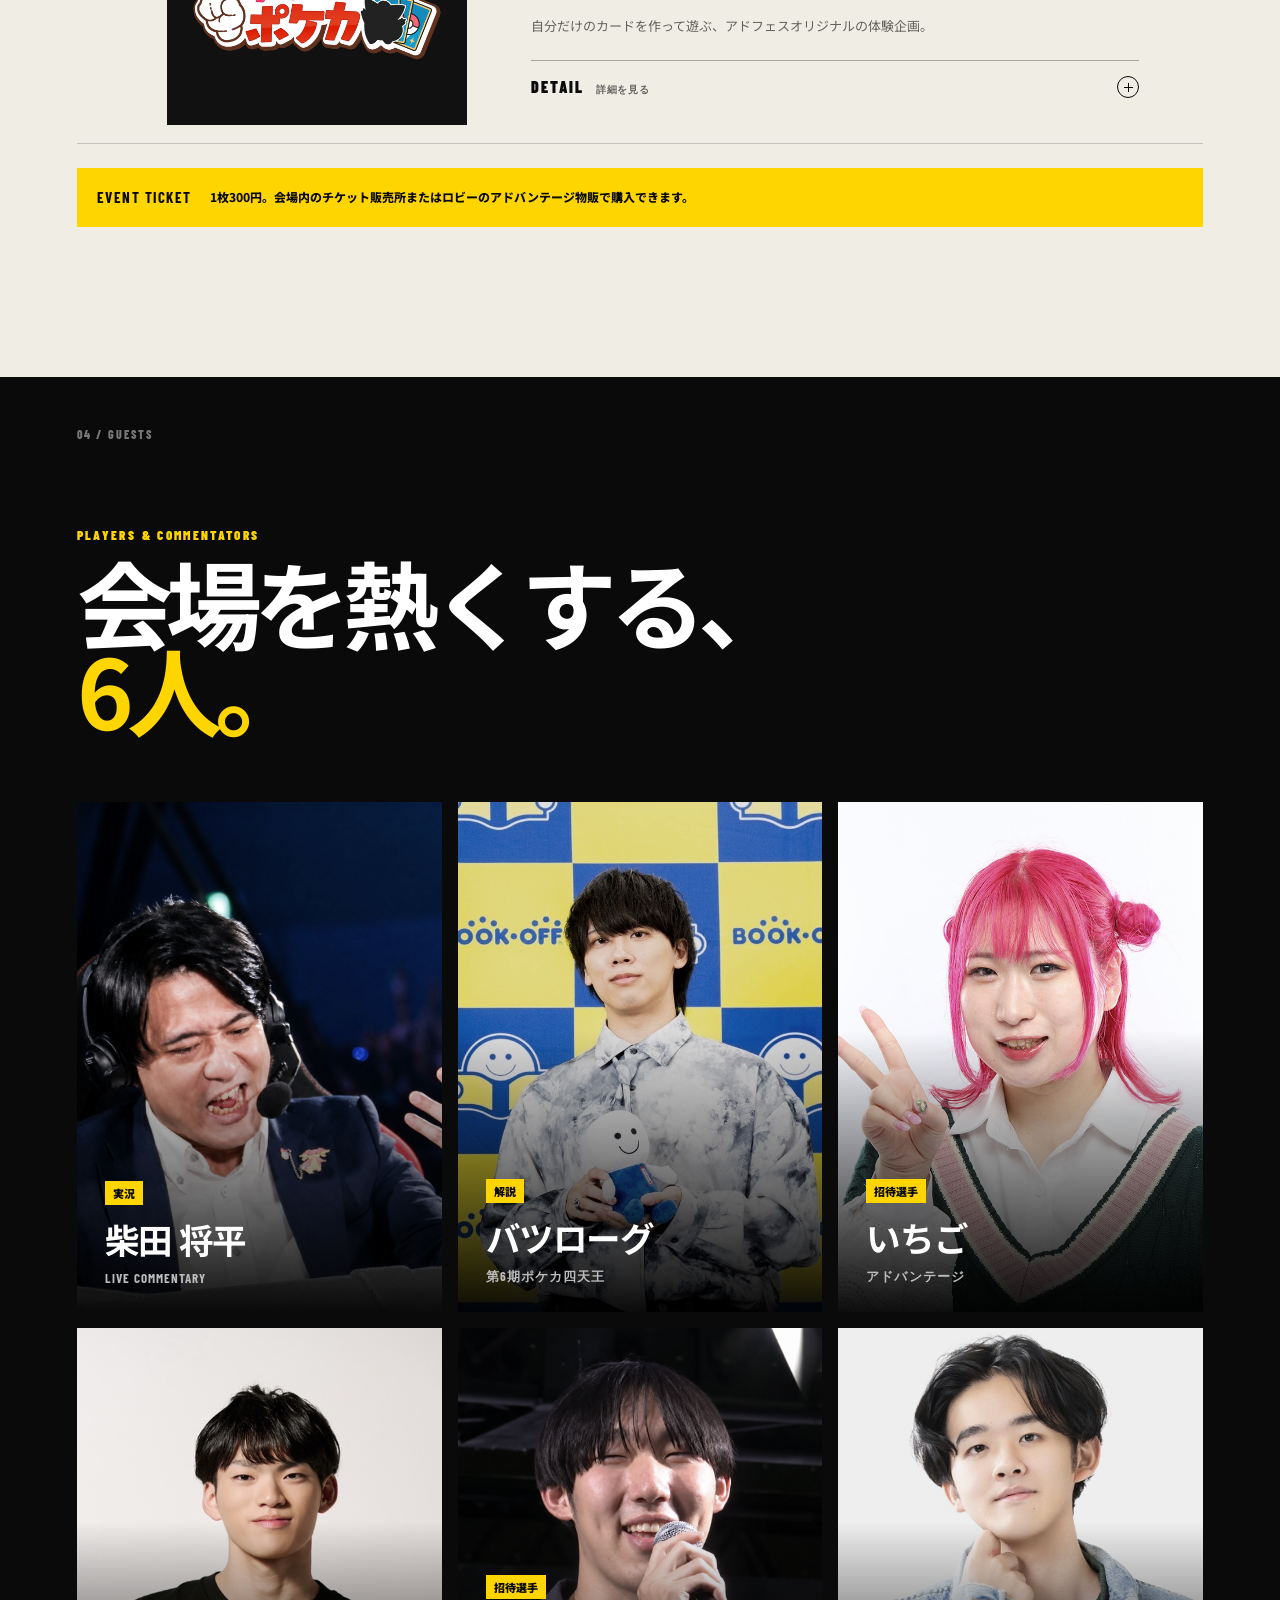
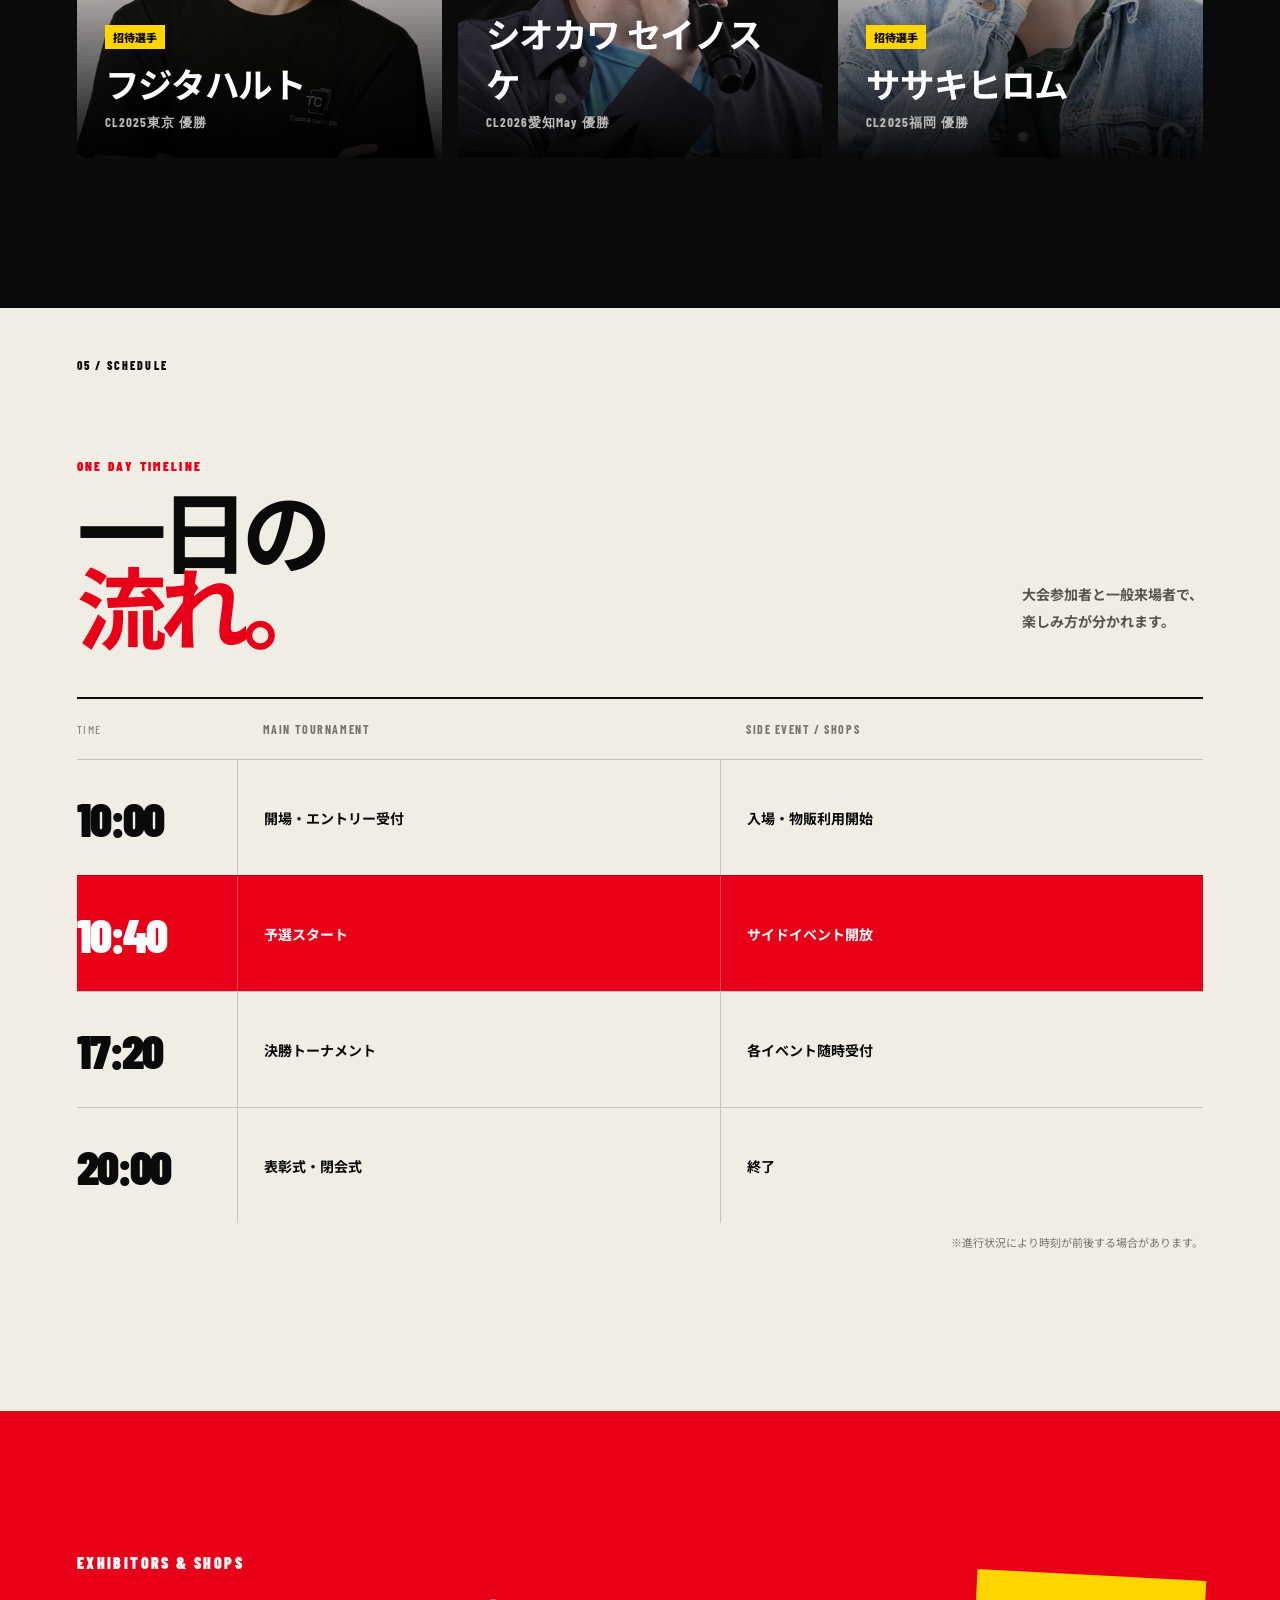
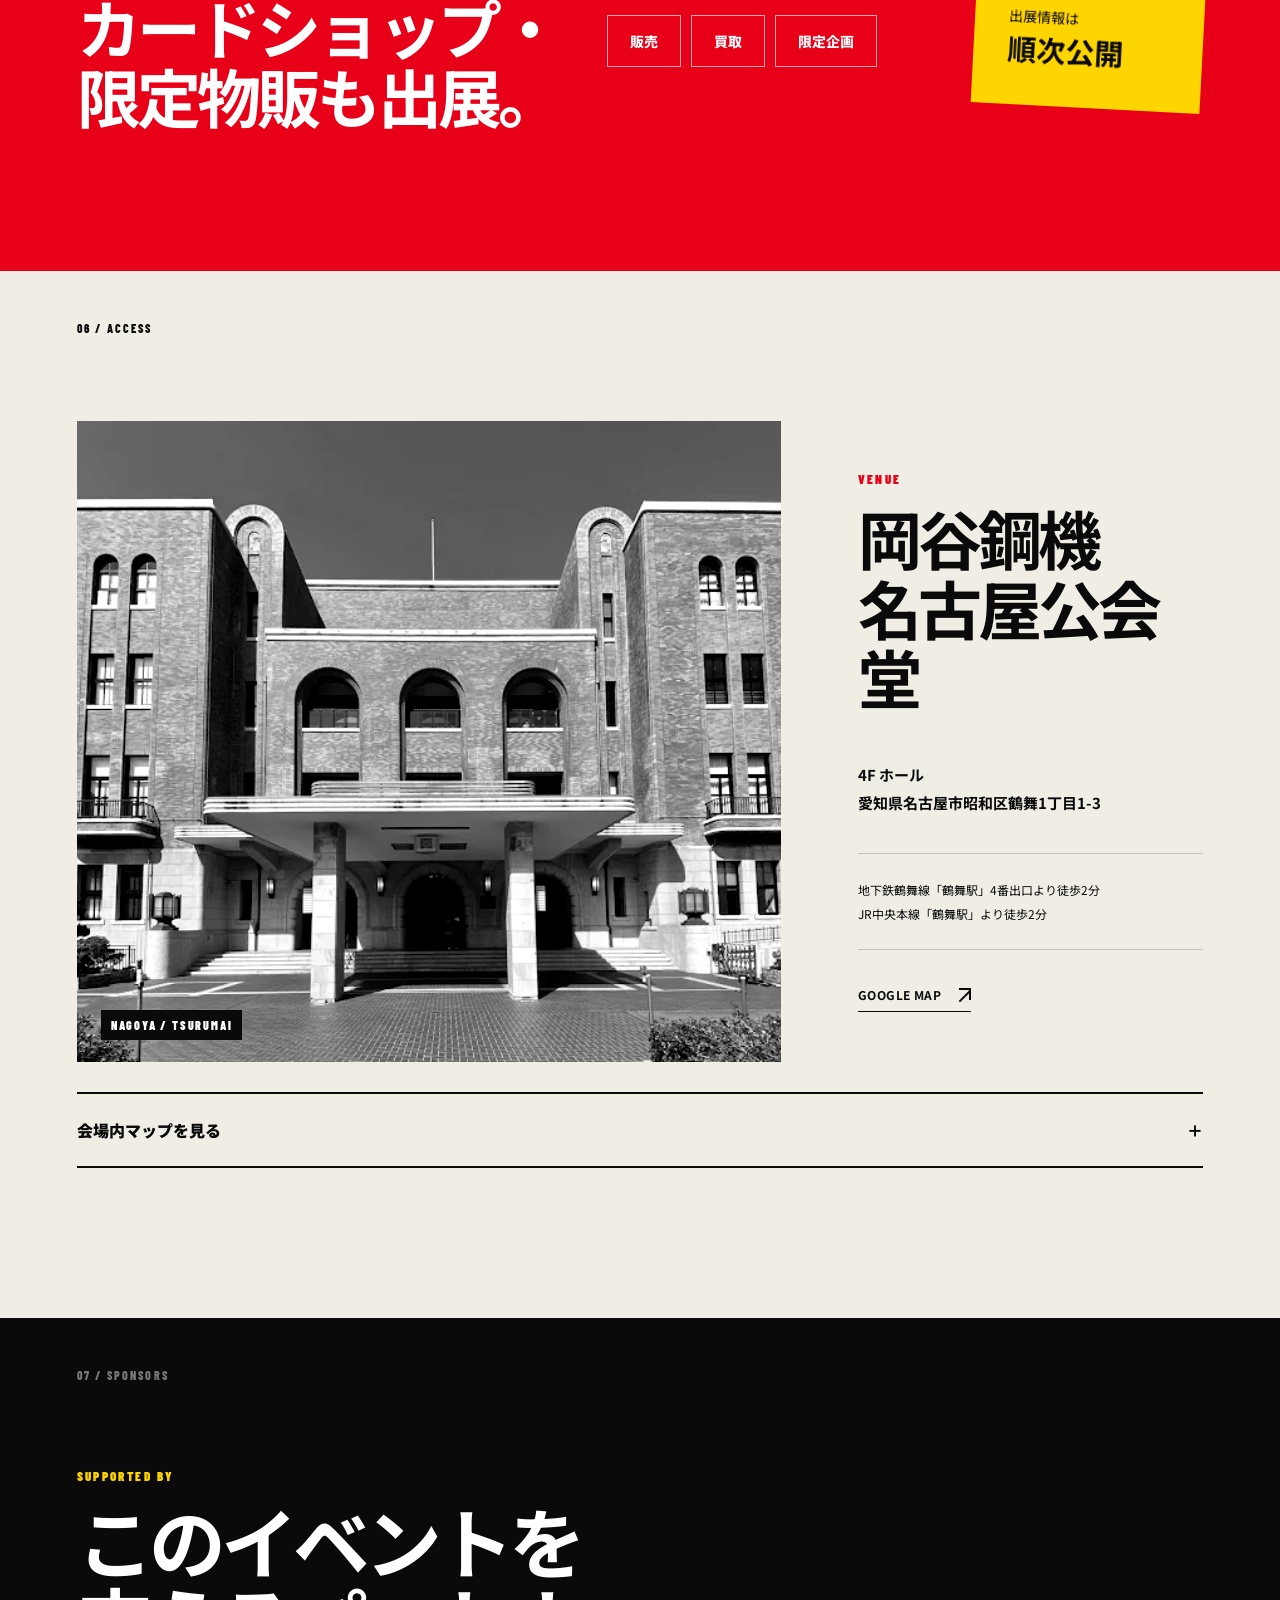
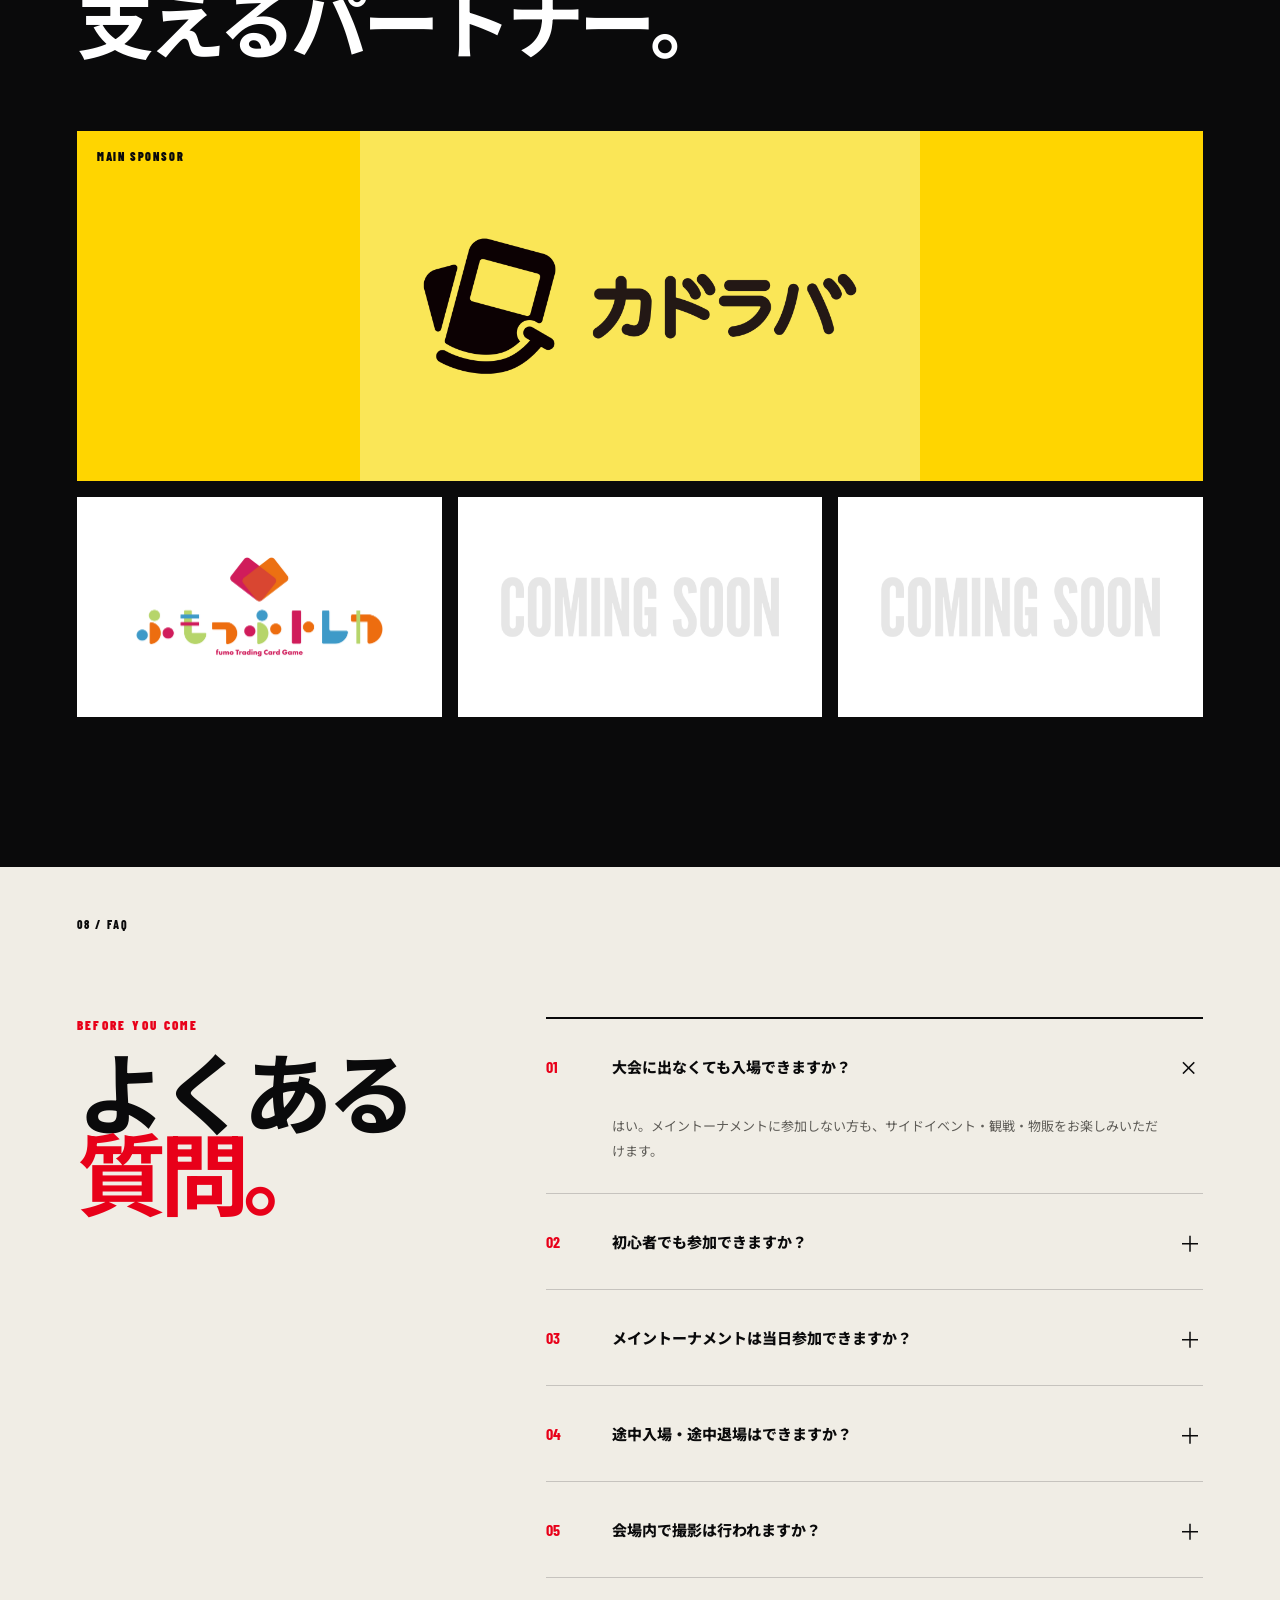
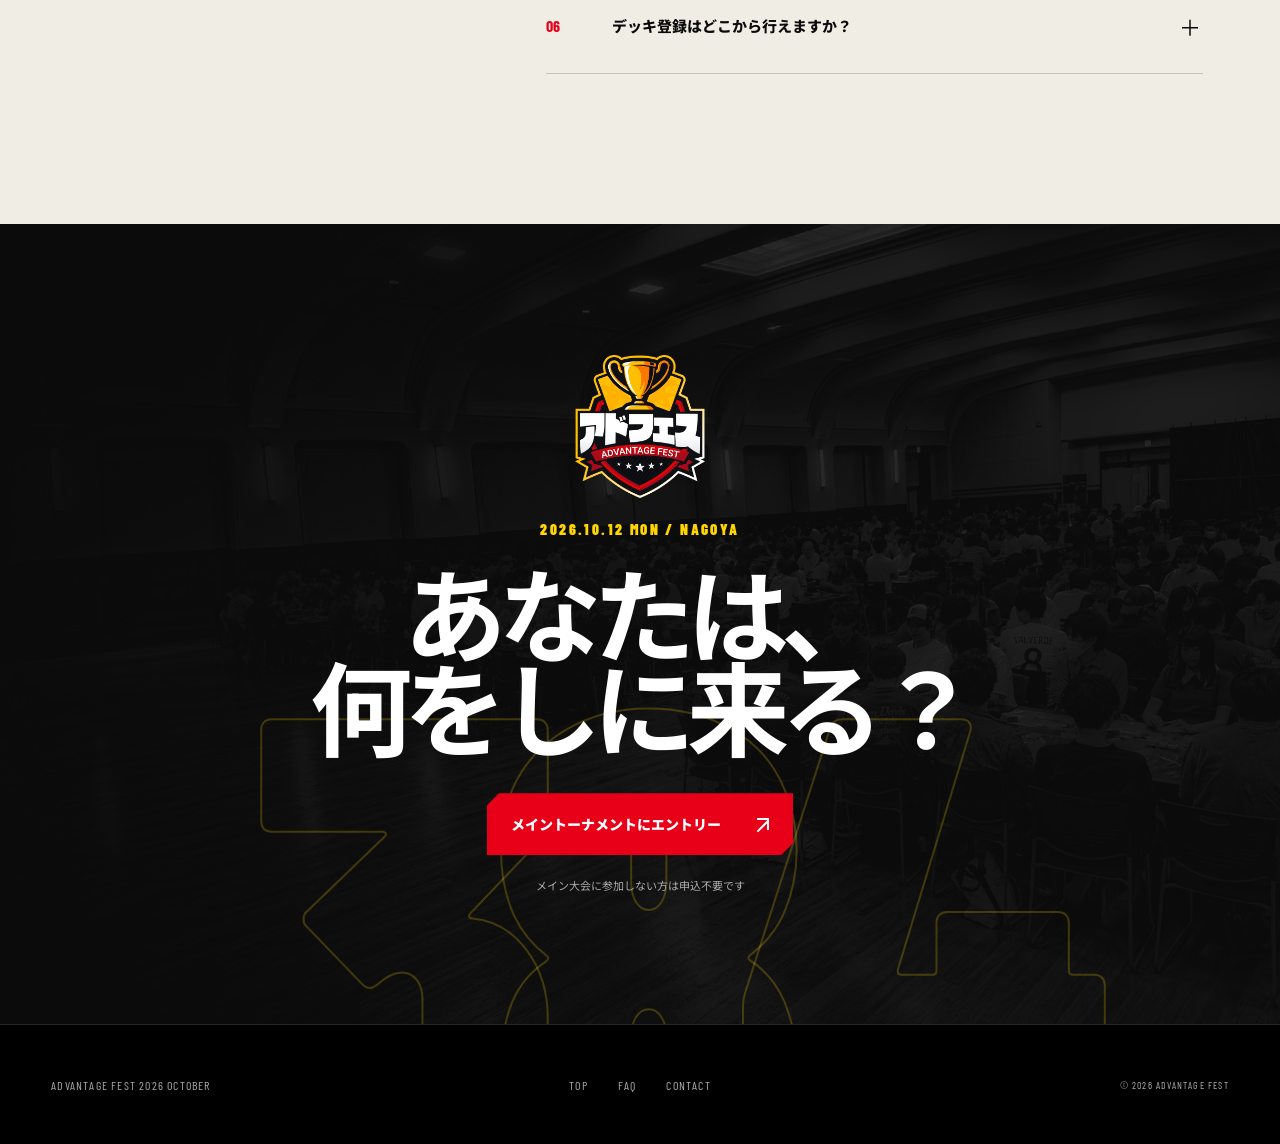
==== commit e7d3b8a3: "Add files via upload" ====
--- a/index.html
+++ b/index.html
@@ -18,7 +18,6 @@
 </head>
 <body>
 <link rel="preload" as="image" href="assets/logo.png"/>
-<link rel="preload" as="image" href="assets/prize-storm-emerald.png"/>
 <link rel="preload" as="image" href="assets/event-main.png"/>
 <link rel="preload" as="image" href="assets/event-factory.png"/>
 <link rel="preload" as="image" href="assets/event-streak.png"/>
@@ -177,40 +176,56 @@
 <span>予選＋決勝T</span>
 </div>
 </div>
-<div class="champion-prize">
-<p>CHAMPION PRIZE</p>
-<h3>ストームエメラルダ</h3>
-<strong>
-<b>9</b> BOX</strong>
+<div class="champion-prize champion-prize-choice">
+<p>CHAMPION PRIZE / 優勝</p>
+<h3>選べる入賞賞品！</h3>
+<p class="prize-choice-intro"><span>NEW</span> 30th CELEBRATIONが追加！<br/>各順位の賞品は、どちらか一方を選択できます。</p>
+<div class="champion-options">
+<div class="champion-option">
+<h4>ストームエメラルダ</h4>
+<strong><b>9</b> BOX</strong>
+</div>
+<span class="prize-or">OR</span>
+<div class="champion-option">
+<h4>30th<br/>CELEBRATION</h4>
+<strong><b>7</b> BOX</strong>
+</div>
+</div>
 <div class="champion-extras">
-<span>金券 10,000円分</span>
+<span>金券 10,000円分（どちらを選んでも）</span>
 <span>アドフェス オリジナルプレイマット</span>
 <span>カドラバ プレイマット</span>
 </div>
-<img src="assets/prize-storm-emerald.png" alt="拡張パック MEGA ストームエメラルダ"/>
-</div>
-</div>
-<div class="prize-row">
-<div>
-<small>2ND</small>
-<strong>5BOX</strong>
-<span>＋金券5,000円<br/>＋カドラバ プレイマット</span>
+</div>
+</div>
+<div class="prize-row prize-row-choice">
+<div>
+<small>2ND / 準優勝</small>
+<div class="rank-prize-option"><span>ストームエメラルダ</span><strong>5BOX</strong></div>
+<span class="rank-prize-or">または</span>
+<div class="rank-prize-option"><span>30th CELEBRATION</span><strong>4BOX</strong></div>
+<span class="rank-prize-extra">＋金券5,000円分<br/>＋カドラバ プレイマット<br/>（どちらを選んでも）</span>
 </div>
 <div>
 <small>BEST 4</small>
-<strong>3BOX</strong>
-<span>＋金券2,000円<br/>＋カドラバ プレイマット</span>
+<div class="rank-prize-option"><span>ストームエメラルダ</span><strong>3BOX</strong></div>
+<span class="rank-prize-or">または</span>
+<div class="rank-prize-option"><span>30th CELEBRATION</span><strong>2BOX</strong></div>
+<span class="rank-prize-extra">＋金券2,000円分<br/>＋カドラバ プレイマット<br/>（どちらを選んでも）</span>
 </div>
 <div>
 <small>BEST 8</small>
-<strong>1BOX</strong>
-<span>＋金券1,000円</span>
+<div class="rank-prize-option"><span>ストームエメラルダ</span><strong>1BOX</strong><span>＋金券1,000円分</span></div>
+<span class="rank-prize-or">または</span>
+<div class="rank-prize-option"><span>30th CELEBRATION</span><strong>1BOX</strong><span>金券なし</span></div>
 </div>
 <div>
 <small>BEST 16</small>
-<strong>金券3,000円</strong>
-</div>
-</div>
+<strong>金券3,000円分</strong>
+<span>従来告知どおり</span>
+</div>
+</div>
+<p class="prize-unchanged-note">※プレイマット・BEST16賞品・参加特典のスリーブは従来告知どおりです。</p>
 <div class="more-benefit-lead">
 <span>AND MORE</span>
 <strong>さらに…</strong>
--- a/styles.css
+++ b/styles.css
@@ -507,3 +507,36 @@
 }
 
 @media (prefers-reduced-motion: reduce) { html { scroll-behavior: auto; } * { transition: none !important; } }
+
+
+/* Main tournament: selectable prizes (September 2026 update) */
+.champion-prize-choice { padding: 36px clamp(22px,3vw,48px); }
+.champion-prize-choice > p:first-child { margin-bottom: 18px; }
+.champion-prize-choice h3 { font-size: clamp(26px,3vw,42px); }
+.champion-prize-choice .prize-choice-intro { margin: 16px 0 24px; font-family: inherit; font-size: 13px; font-weight: 700; letter-spacing: 0; line-height: 1.9; }
+.prize-choice-intro > span { display: inline-block; padding: 0 6px; margin-right: 5px; color: var(--red); background: #fff; font-family: "Barlow Condensed",sans-serif; font-weight: 900; }
+.champion-options { display: grid; grid-template-columns: minmax(0,1fr) auto minmax(0,1fr); align-items: center; gap: 16px; }
+.champion-option h4 { min-height: 3em; margin: 0; font-size: clamp(13px,1.3vw,19px); line-height: 1.5; overflow-wrap: anywhere; }
+.champion-option strong { display: flex; align-items: baseline; gap: 5px; white-space: nowrap; font-family: "Barlow Condensed",sans-serif; font-size: clamp(20px,2.5vw,32px); line-height: 1; }
+.champion-option strong b { font-size: clamp(78px,8vw,130px); letter-spacing: -.05em; }
+.prize-or { padding: 6px 0; border-block: 1px solid rgba(255,255,255,.5); font-family: "Barlow Condensed",sans-serif; font-size: 15px; font-weight: 900; }
+.champion-prize-choice .champion-extras { max-width: none; margin-top: 24px; padding-top: 18px; border-top: 1px solid rgba(255,255,255,.4); font-size: 12px; }
+.prize-row-choice > div { justify-content: flex-start; padding: 24px clamp(14px,2vw,28px); }
+.prize-row-choice > div > small { margin-bottom: 18px; }
+.rank-prize-option { display: flex; flex-direction: column; }
+.rank-prize-option > span { overflow-wrap: anywhere; }
+.prize-row-choice .rank-prize-option strong { margin: 2px 0; }
+.prize-row-choice .rank-prize-or { display: flex; align-items: center; gap: 8px; margin: 10px 0; font-size: 10px; }
+.rank-prize-or::before,.rank-prize-or::after { flex: 1; height: 1px; background: rgba(10,10,11,.3); content: ""; }
+.prize-row-choice .rank-prize-extra { margin-top: 16px; padding-top: 12px; border-top: 1px solid rgba(10,10,11,.3); }
+.prize-row-choice > div:last-child > strong { font-size: clamp(22px,2.3vw,34px); }
+.prize-unchanged-note { margin: 16px 0 0; font-size: 12px; font-weight: 700; line-height: 1.8; }
+@media (max-width: 600px) {
+  .champion-prize-choice { min-height: 0; padding: 28px 20px; }
+  .champion-options { gap: 12px; }
+  .champion-prize-choice .prize-choice-intro { font-size: 11px; }
+  .champion-prize-choice .champion-extras { font-size: 11px; }
+  .prize-row-choice > div { padding: 22px 14px; }
+  .prize-row-choice span { font-size: 11px; }
+  .prize-row-choice > div:last-child > strong { font-size: 22px; }
+}
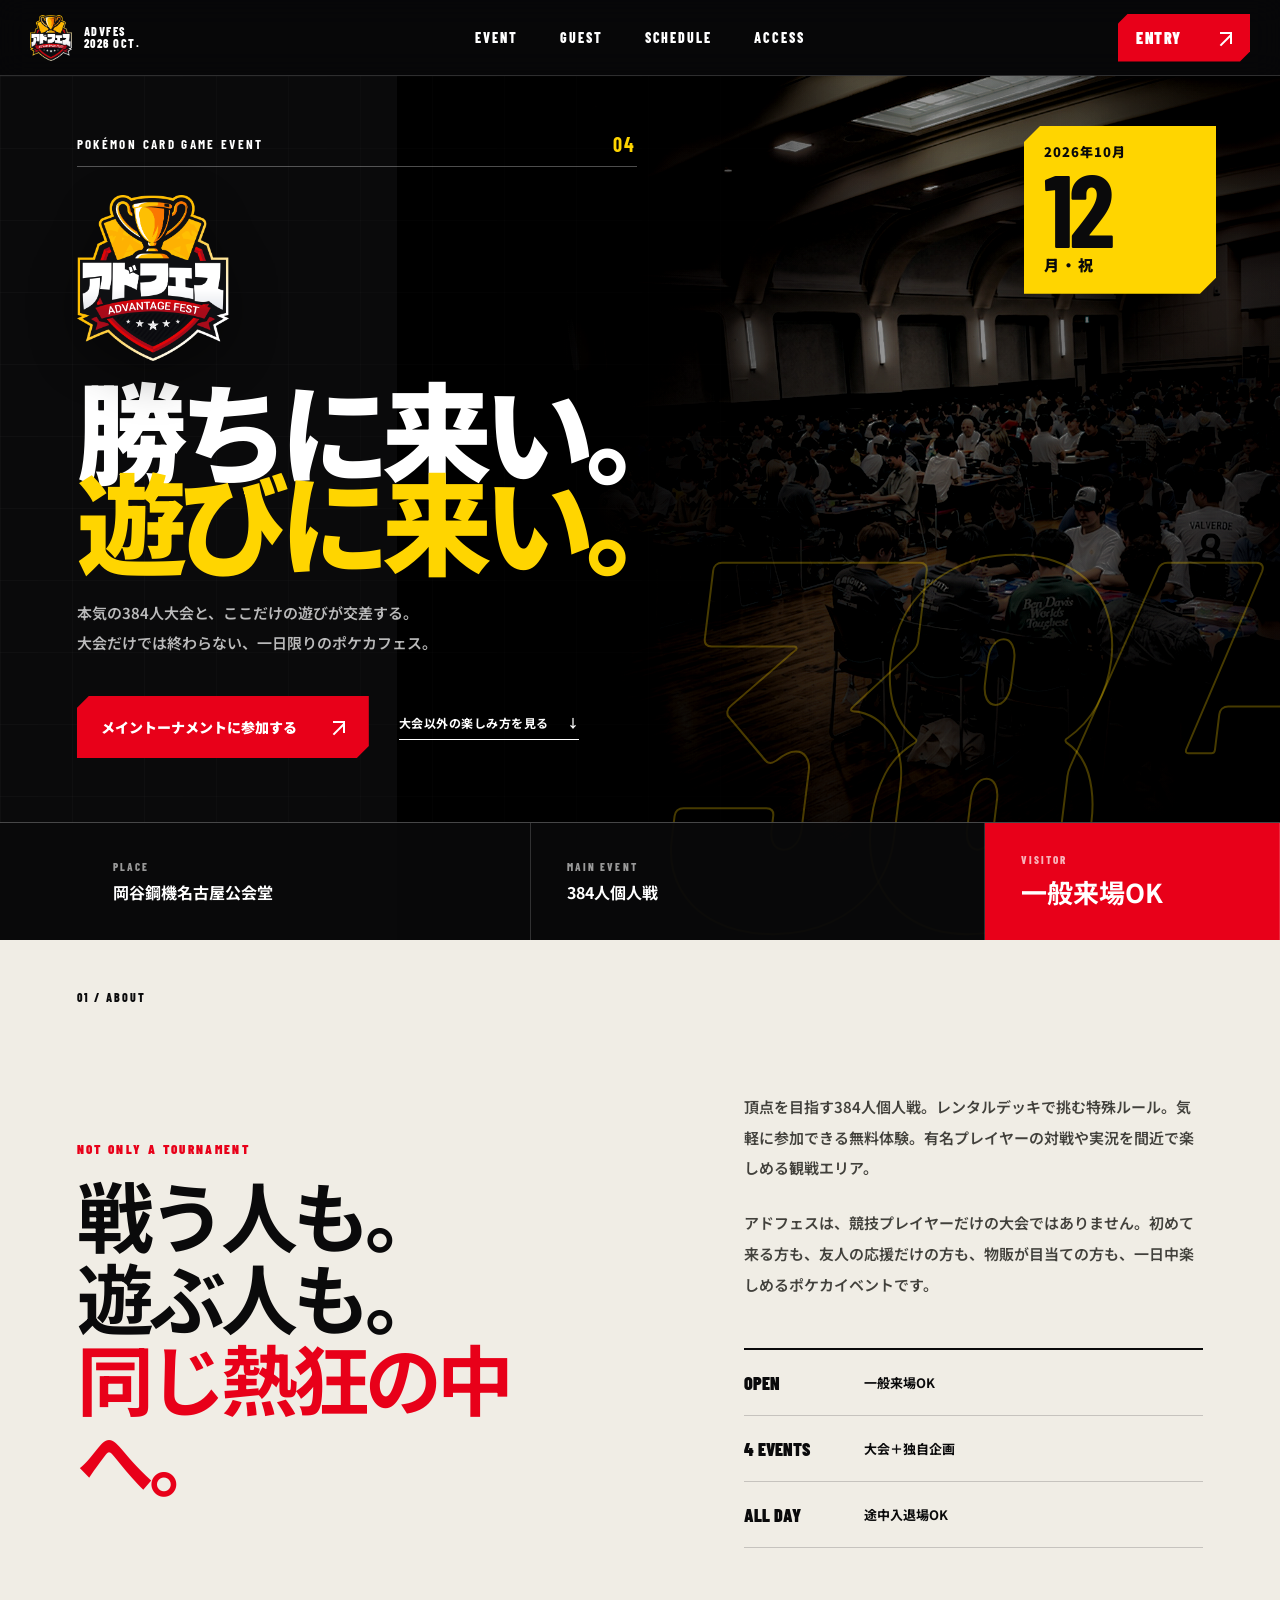
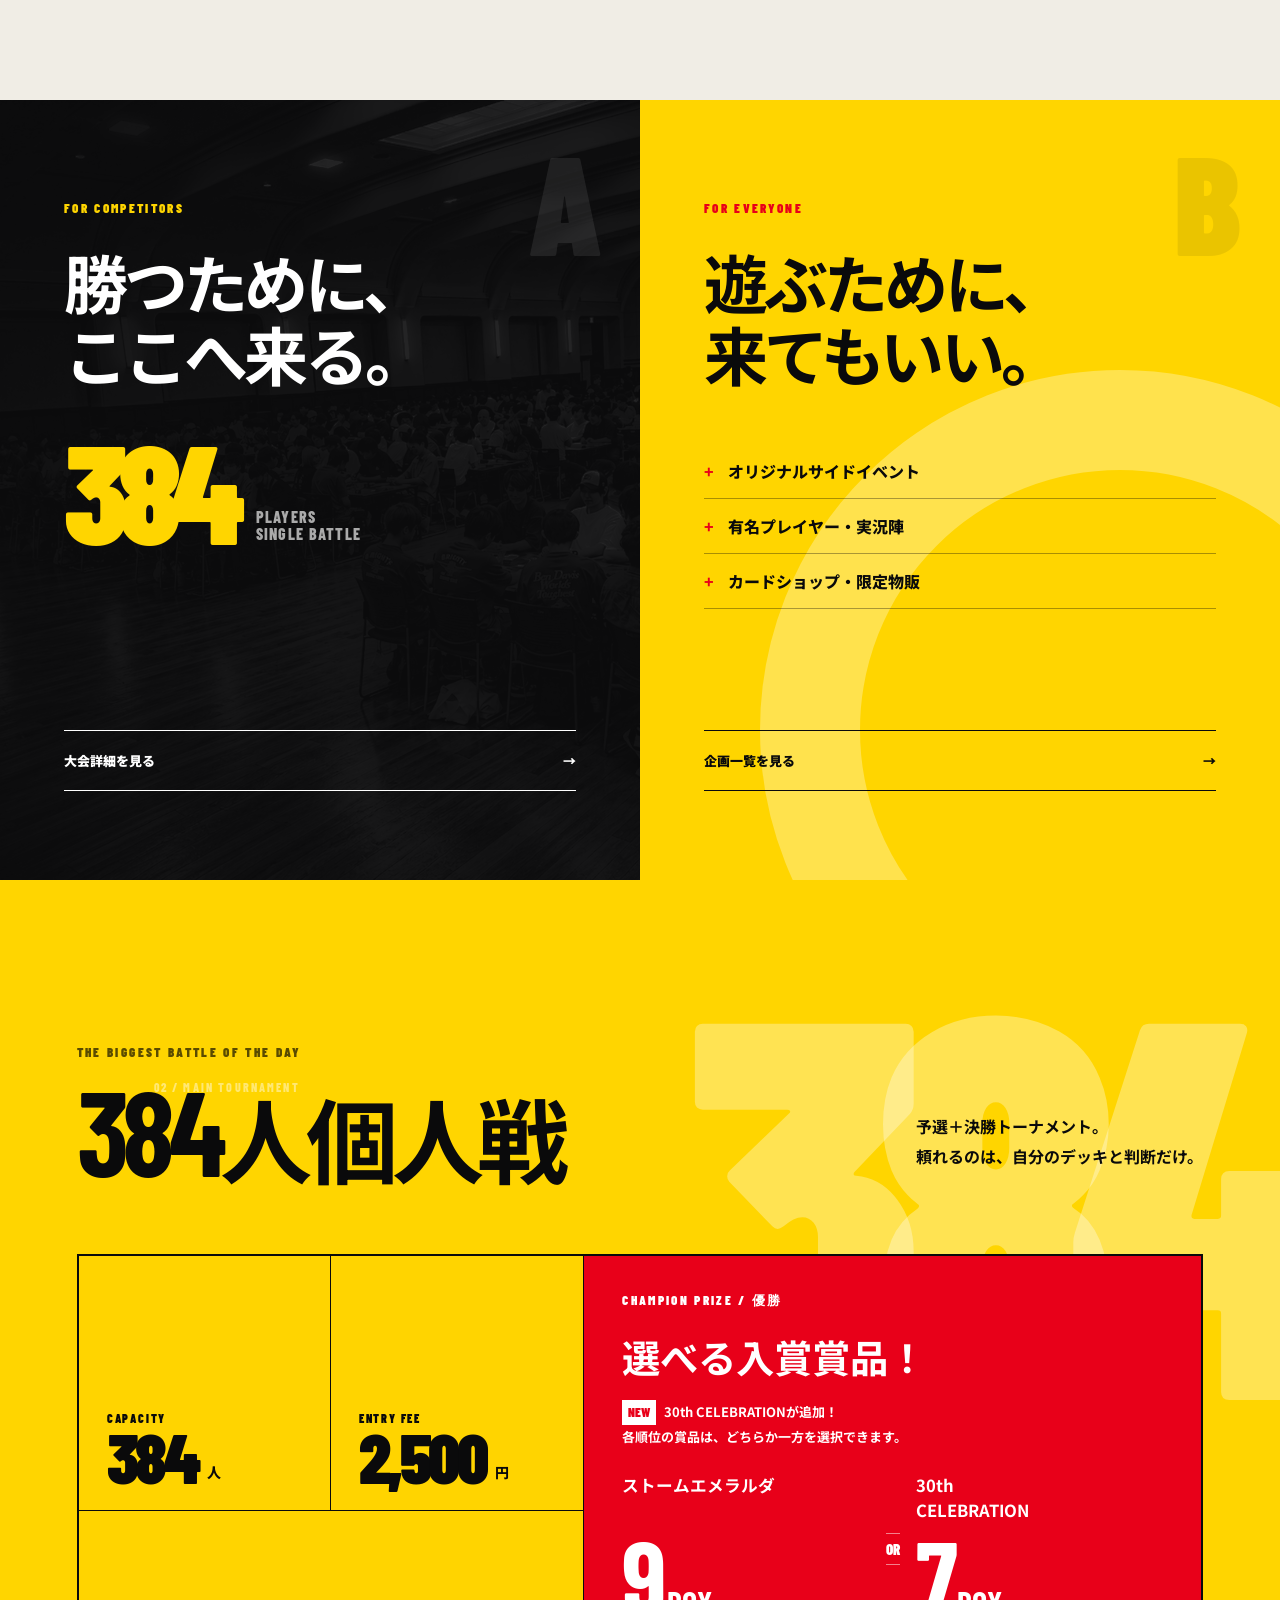
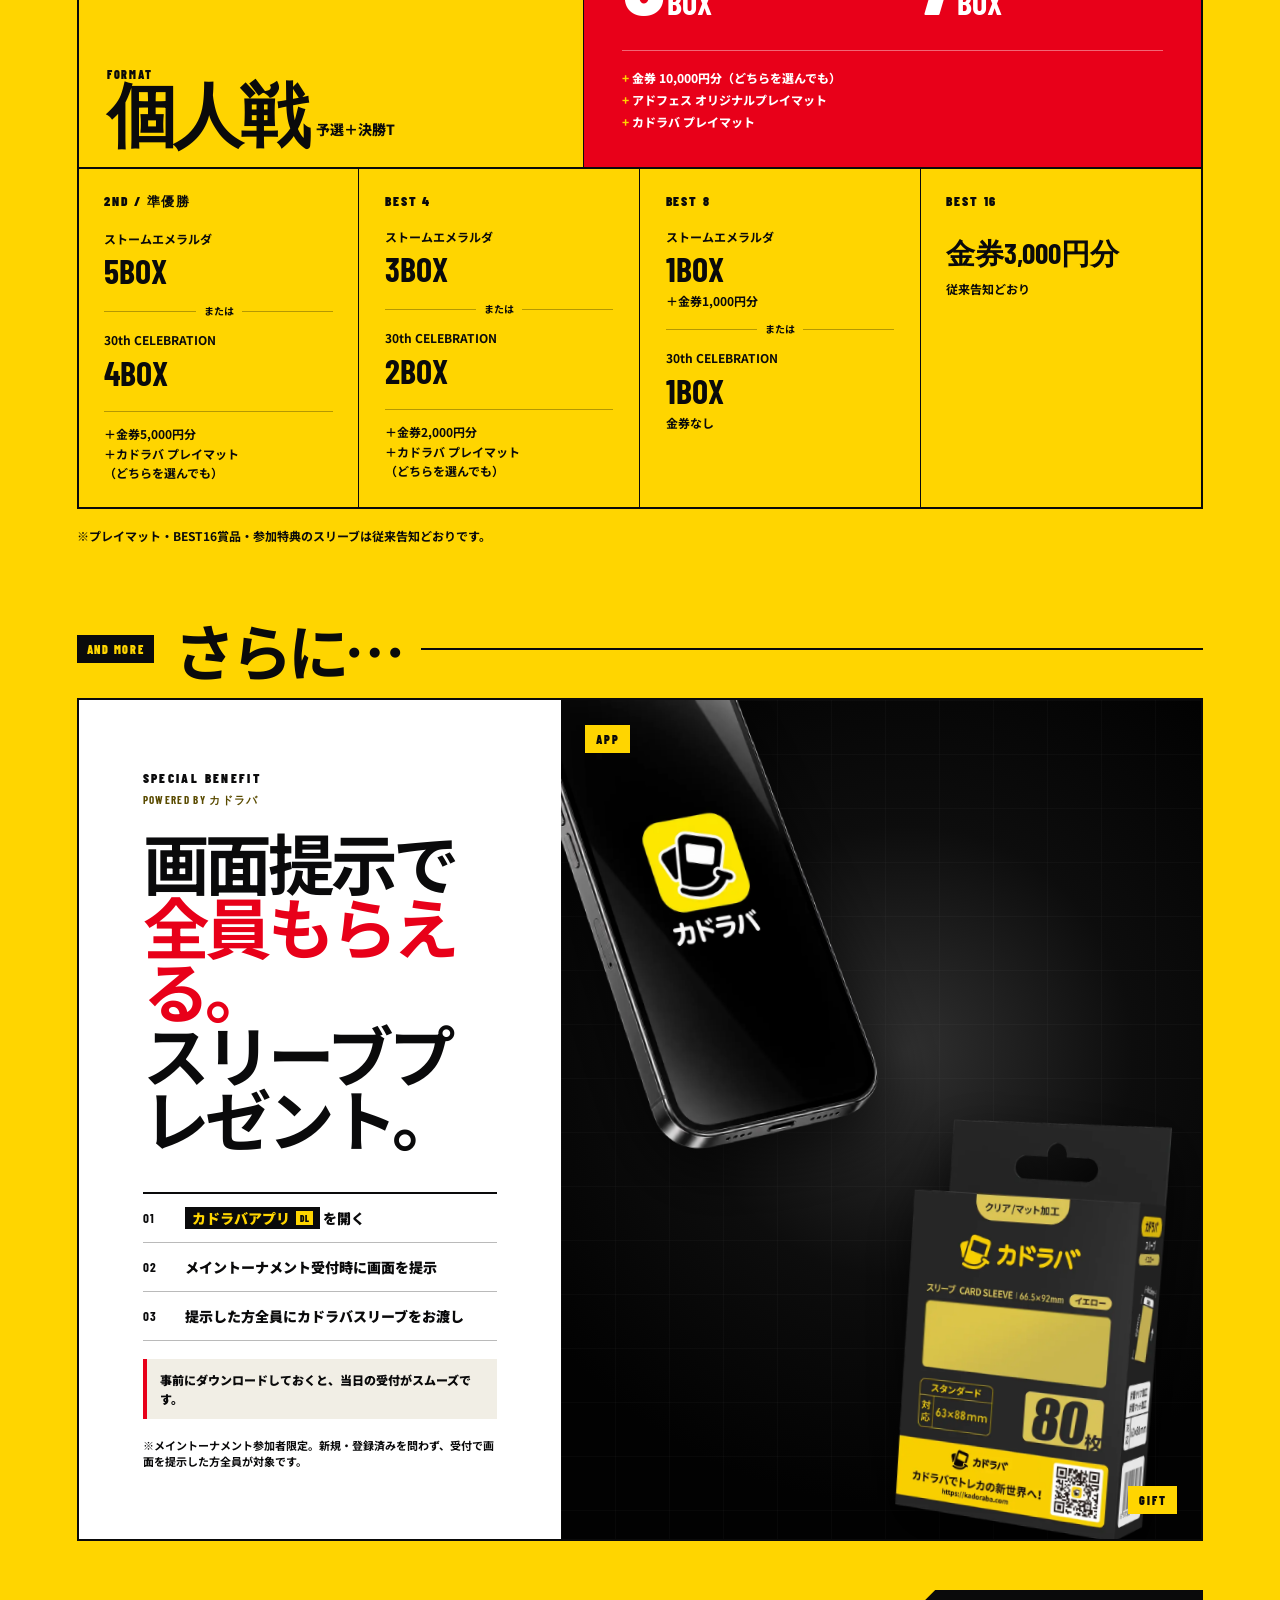
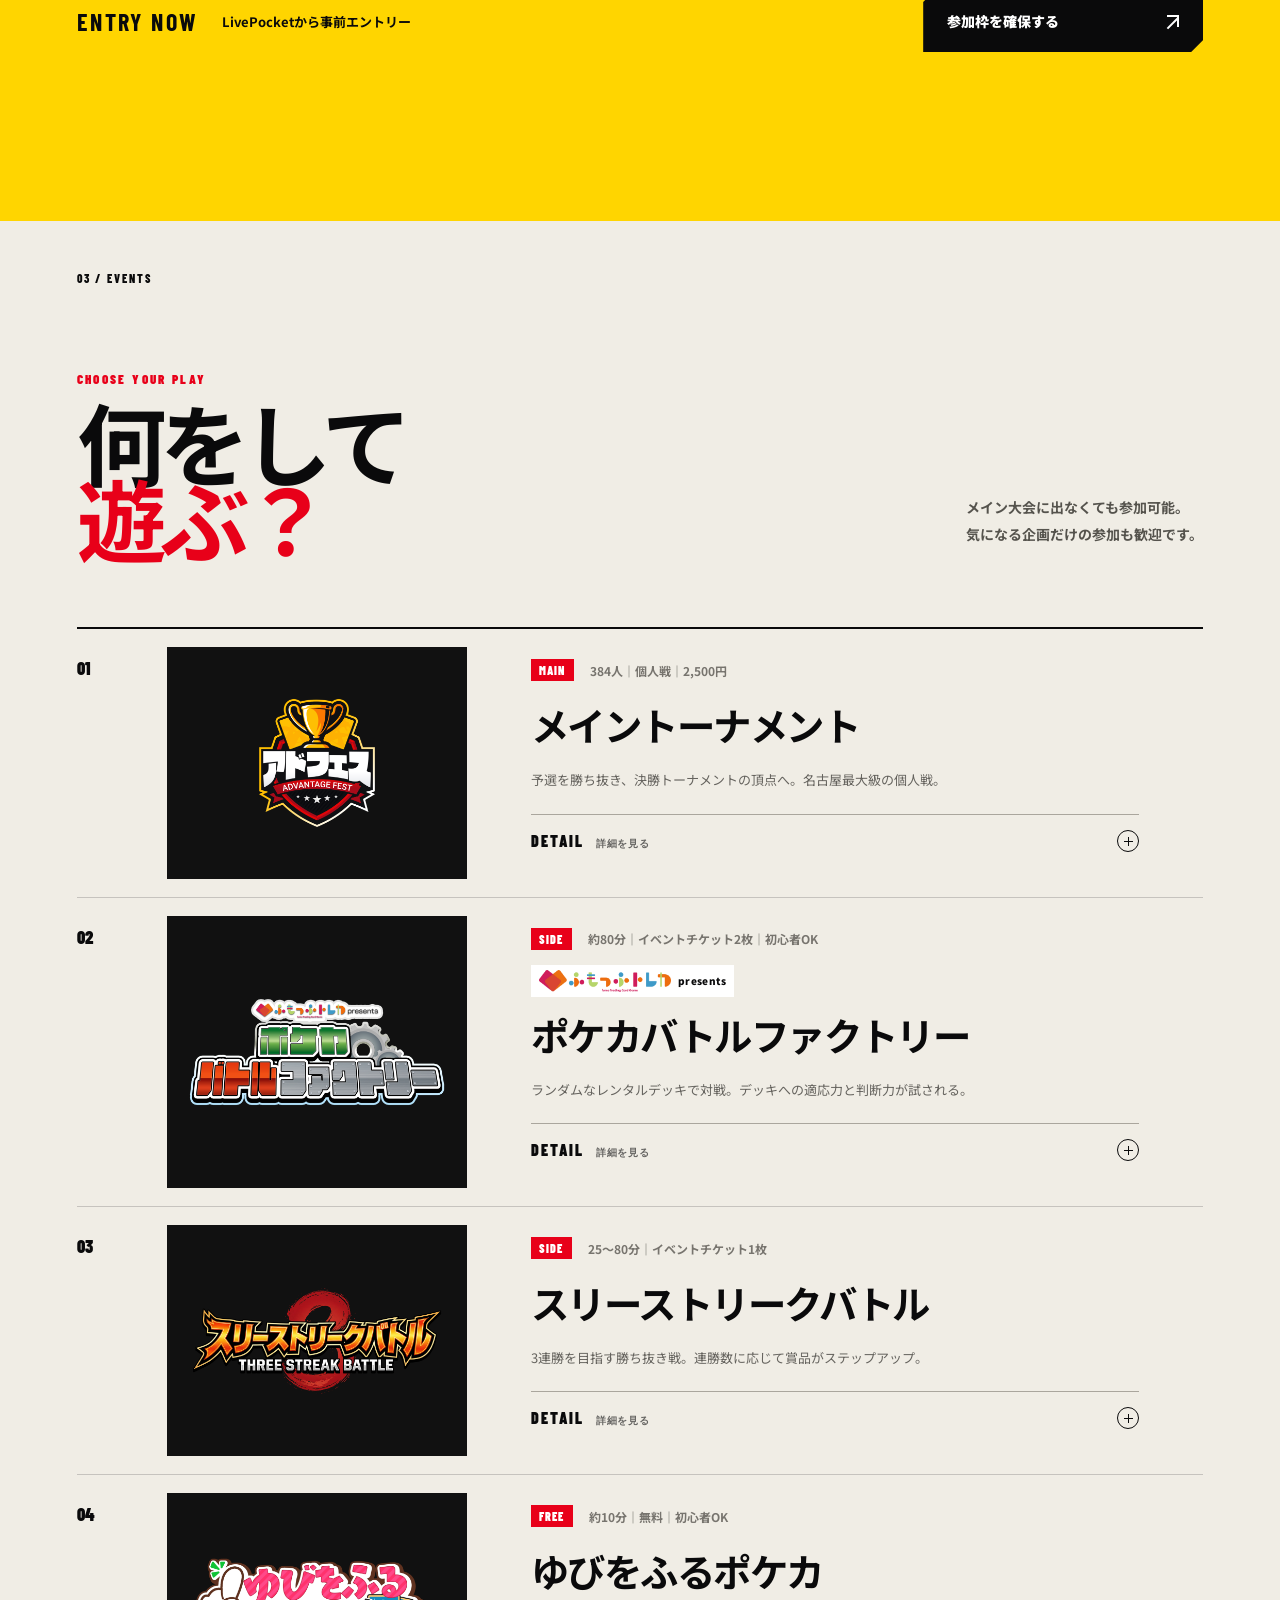
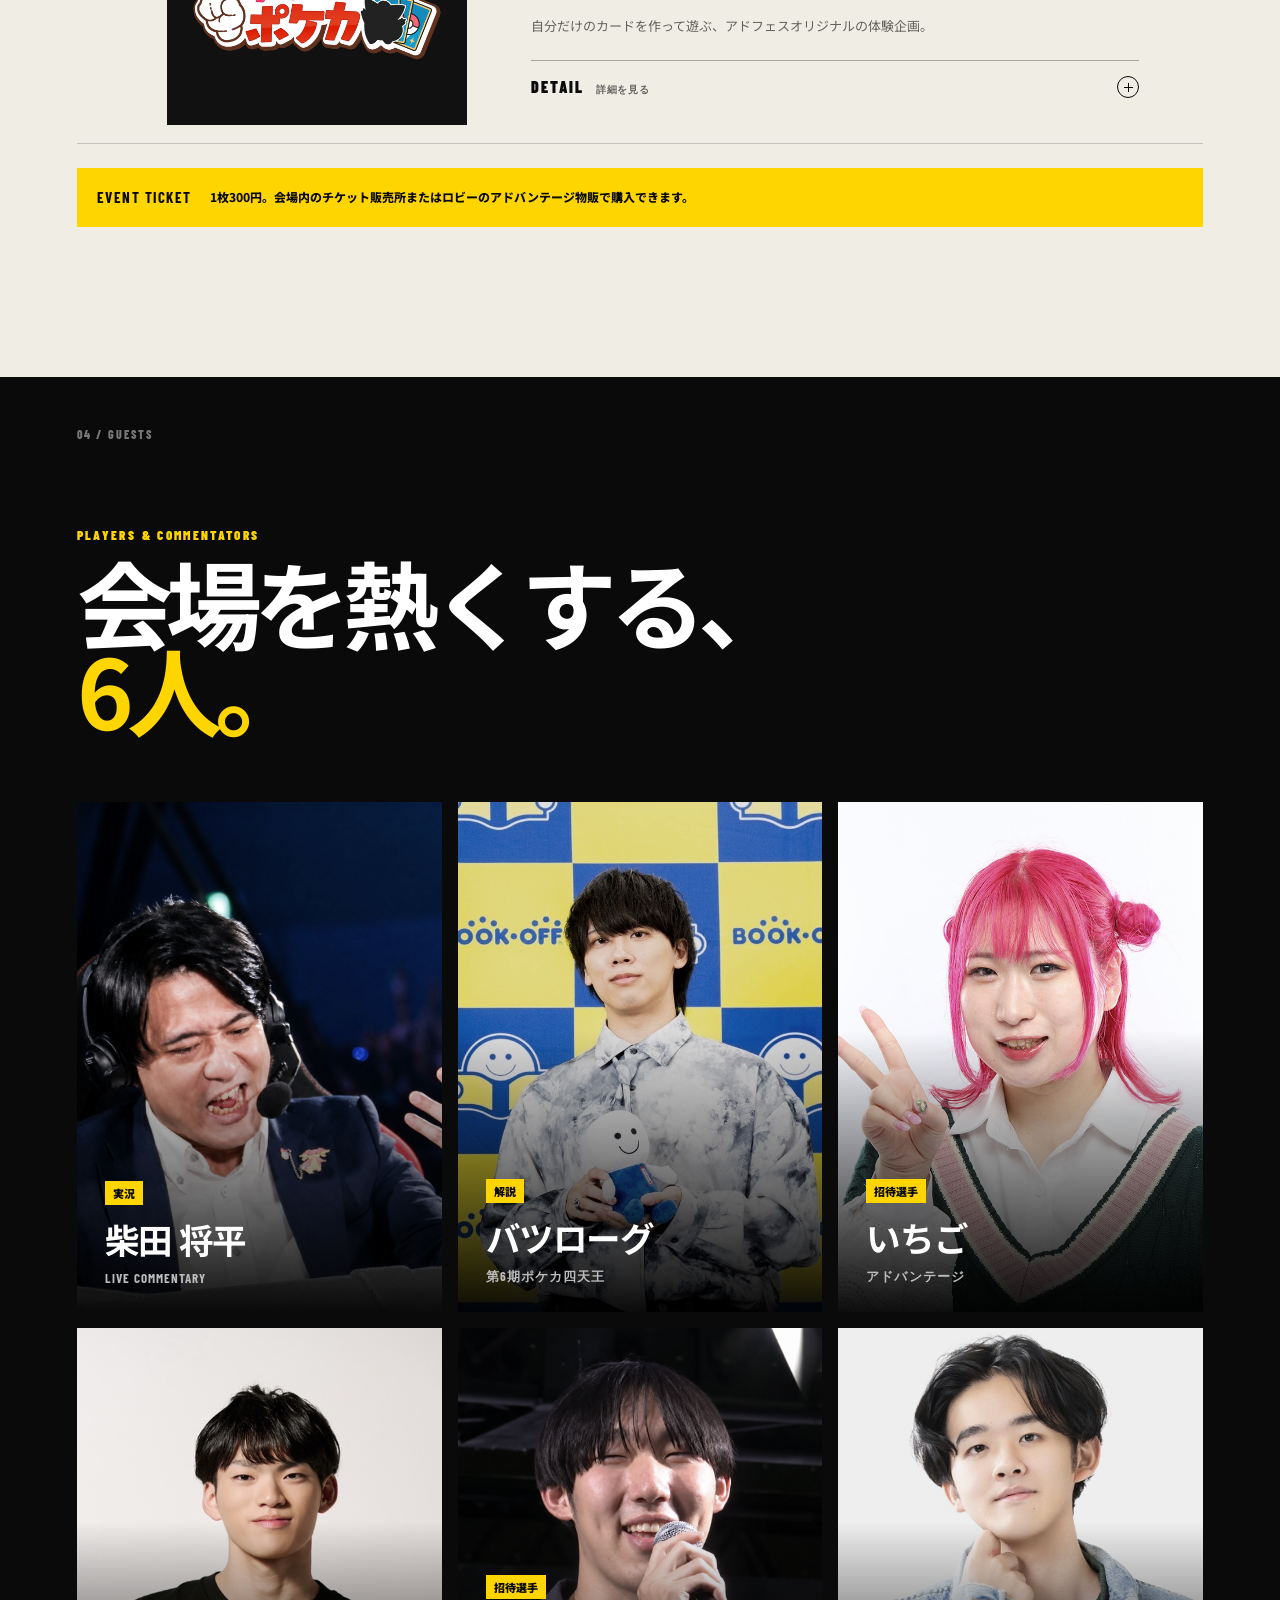
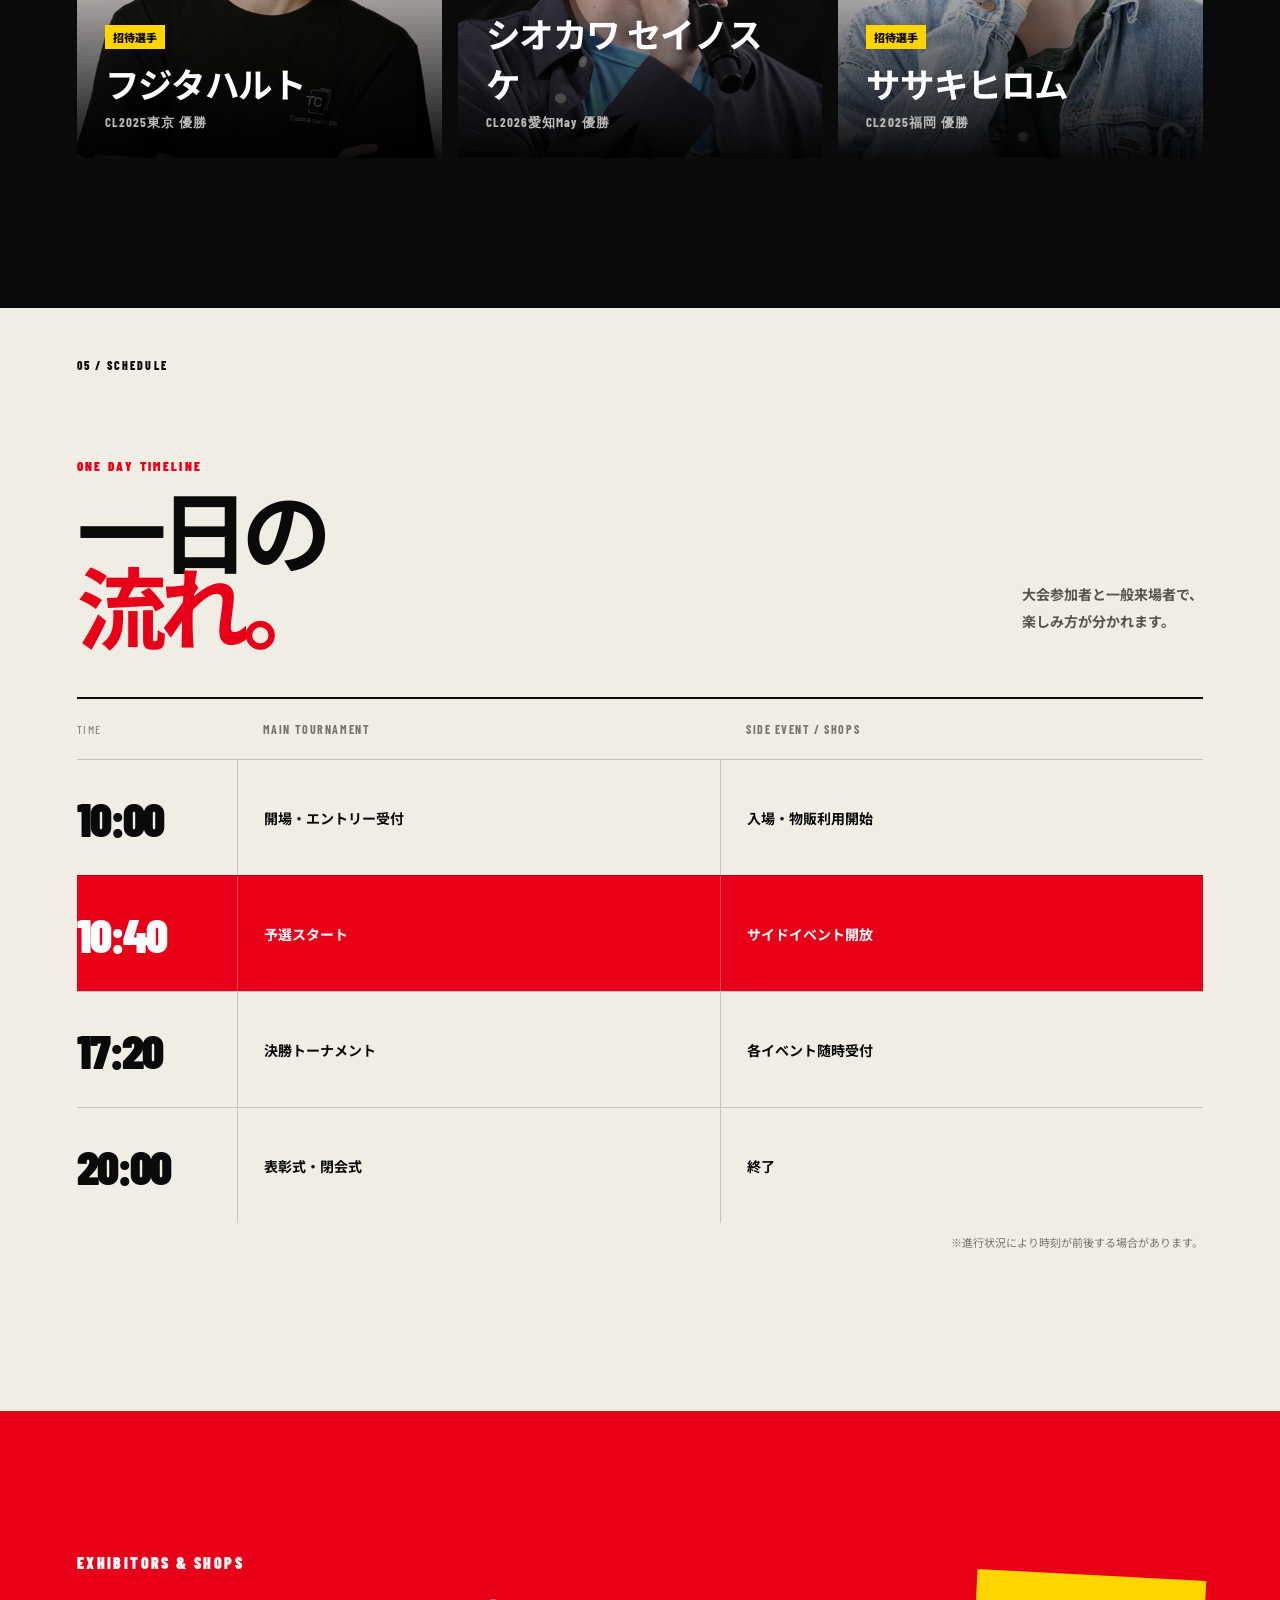
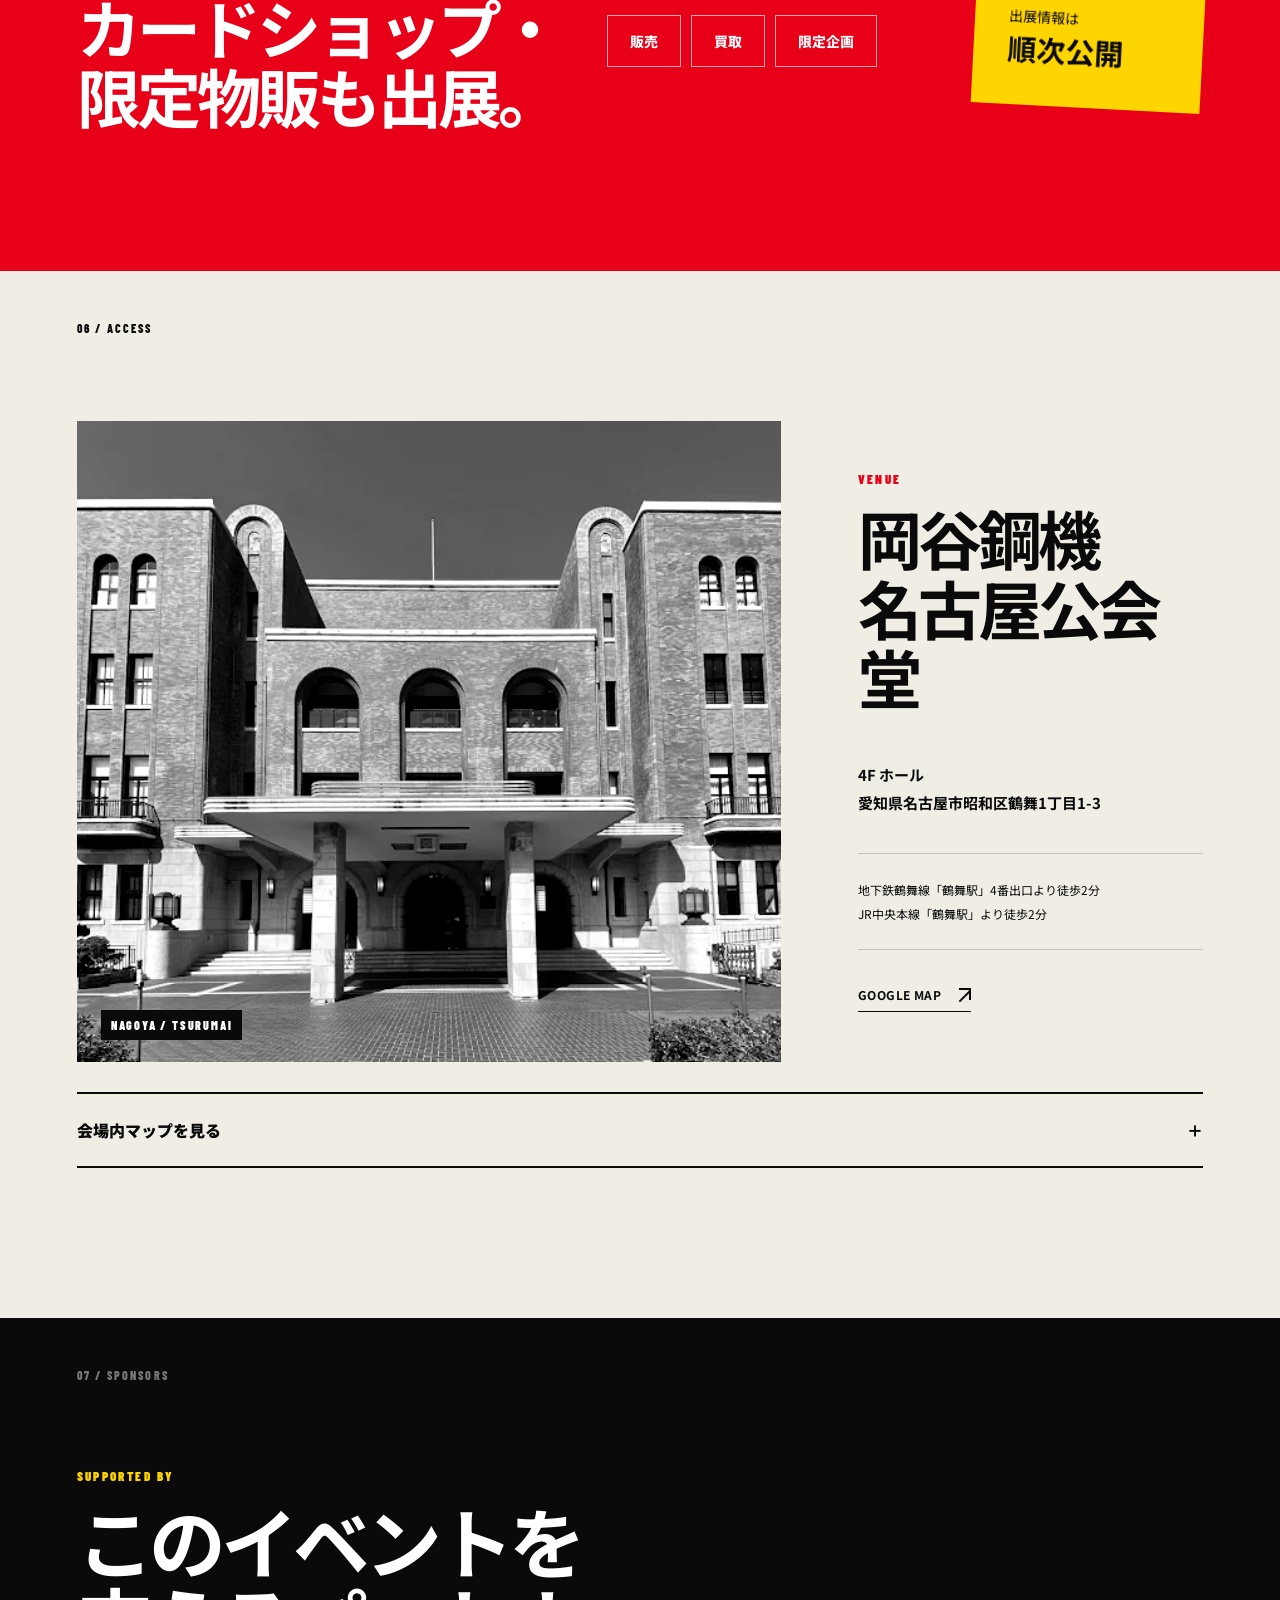
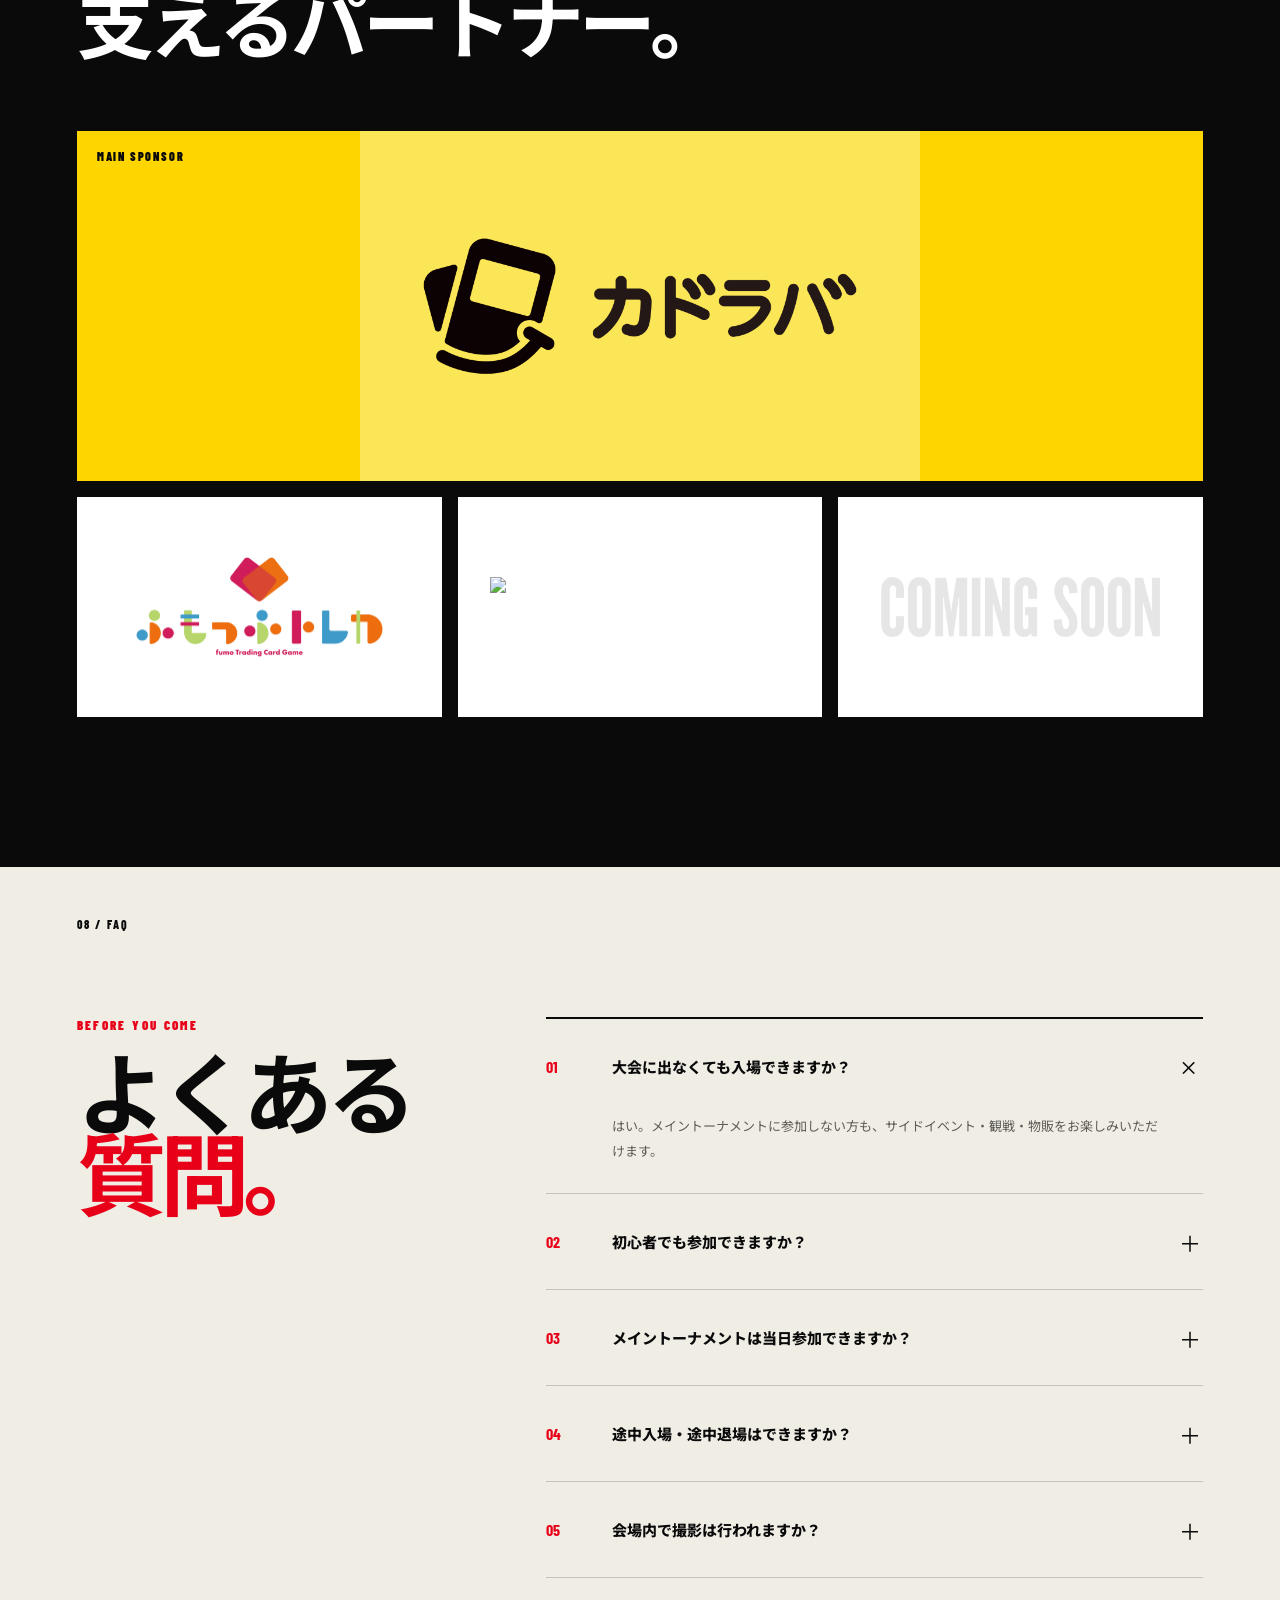
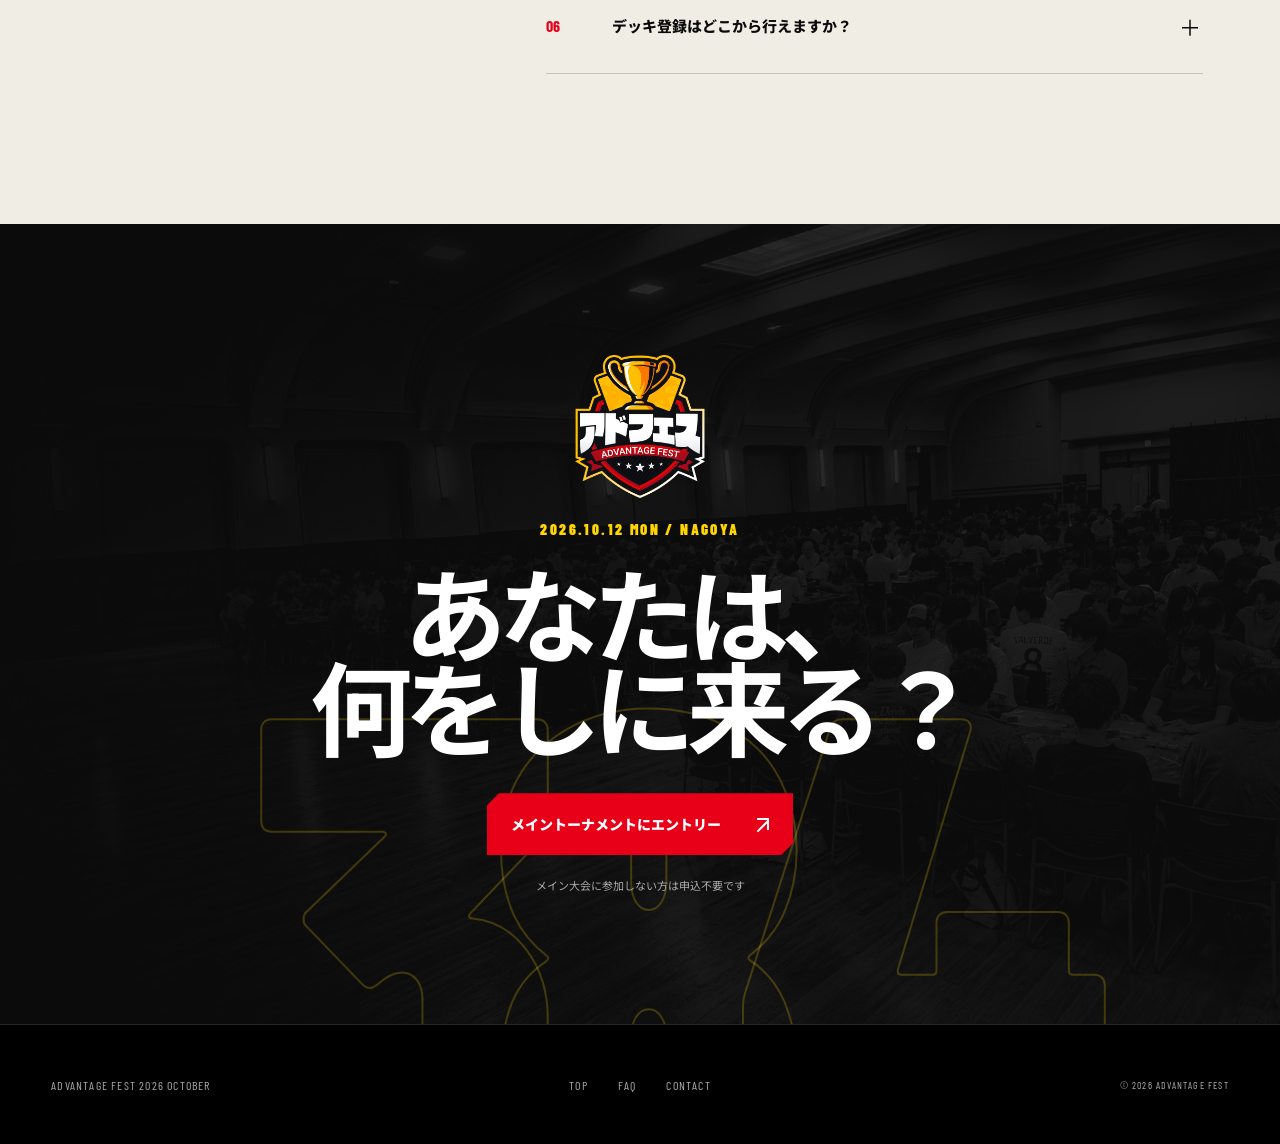
==== commit 2be60e49: "Add files via upload" ====
--- a/index.html
+++ b/index.html
@@ -569,7 +569,9 @@
 </a>
 </div>
 <div>
-<img class="coming-soon-image" src="assets/sponsor-coming-01.webp" alt="新規スポンサー近日公開" loading="lazy" decoding="async"/>
+<a class="sponsor-link" href="https://torecacamp-pokemon.com/" target="_blank" rel="noreferrer" aria-label="トレカキャンプ公式サイトを開く">
+<img class="sponsor-logo-torecacamp" src="assets/sponsor-torecacamp-horizontal.png" alt="トレカキャンプ" loading="lazy" decoding="async"/>
+</a>
 </div>
 <div>
 <img class="coming-soon-image" src="assets/sponsor-coming-02.webp" alt="新規スポンサー近日公開" loading="lazy" decoding="async"/>
--- a/styles.css
+++ b/styles.css
@@ -540,3 +540,6 @@
   .prize-row-choice span { font-size: 11px; }
   .prize-row-choice > div:last-child > strong { font-size: 22px; }
 }
+
+/* Toreca camp: display the supplied horizontal logo without its outer padding. */
+.support-sponsors img.sponsor-logo-torecacamp { width: min(100%,300px); height: auto; aspect-ratio: 5 / 1; object-fit: cover; object-position: center 48%; }
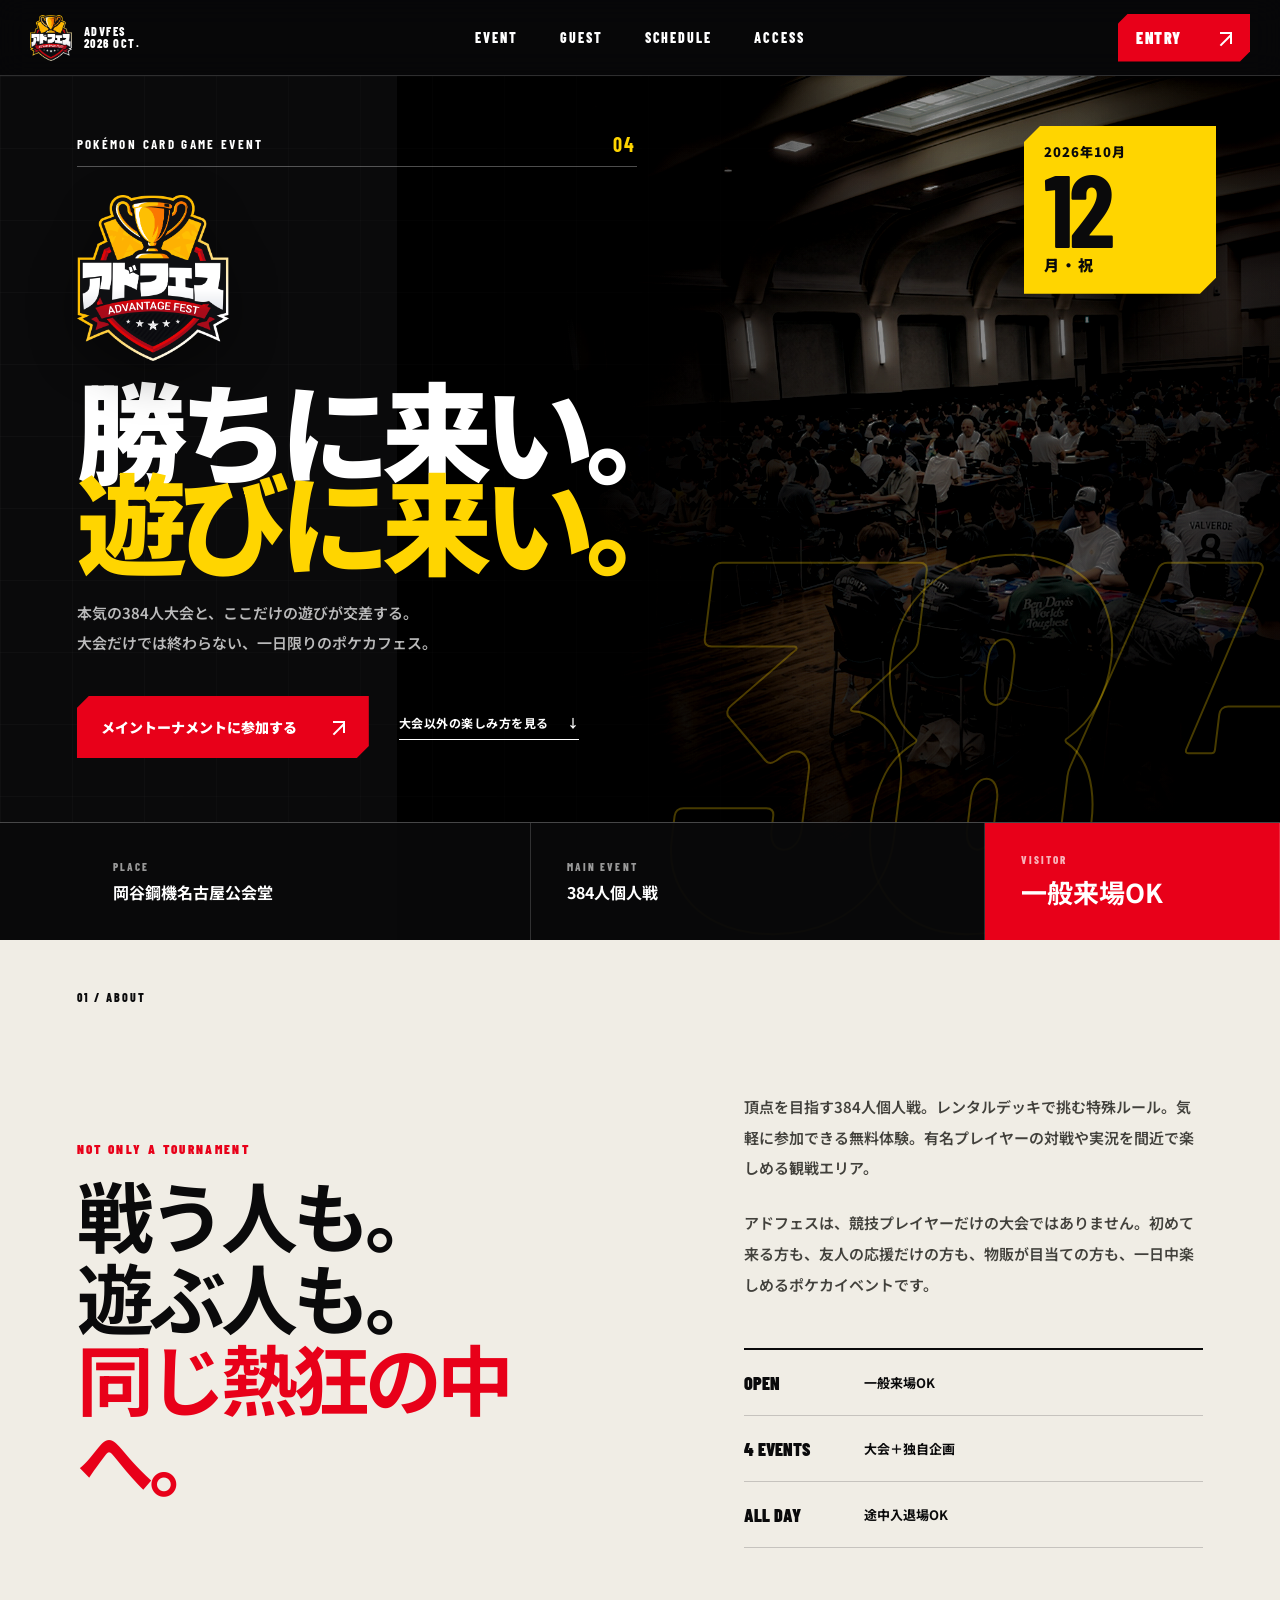
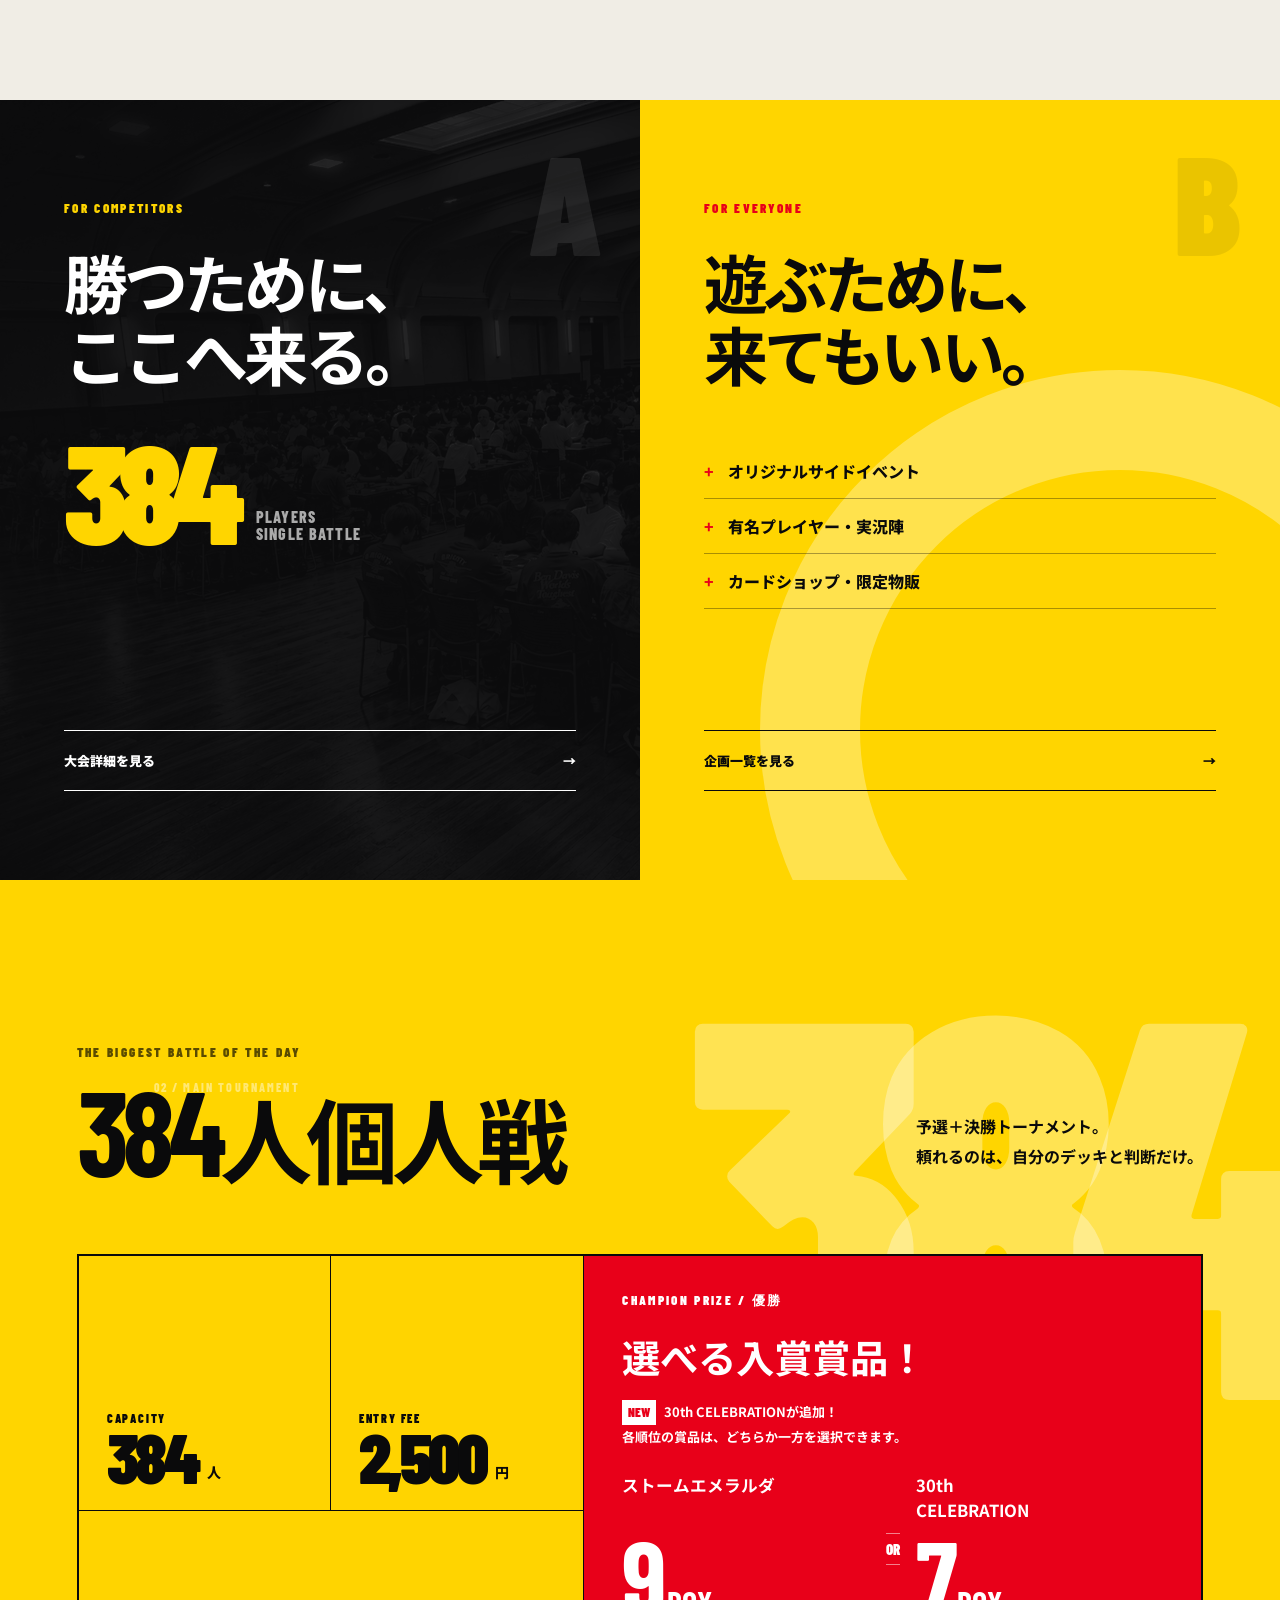
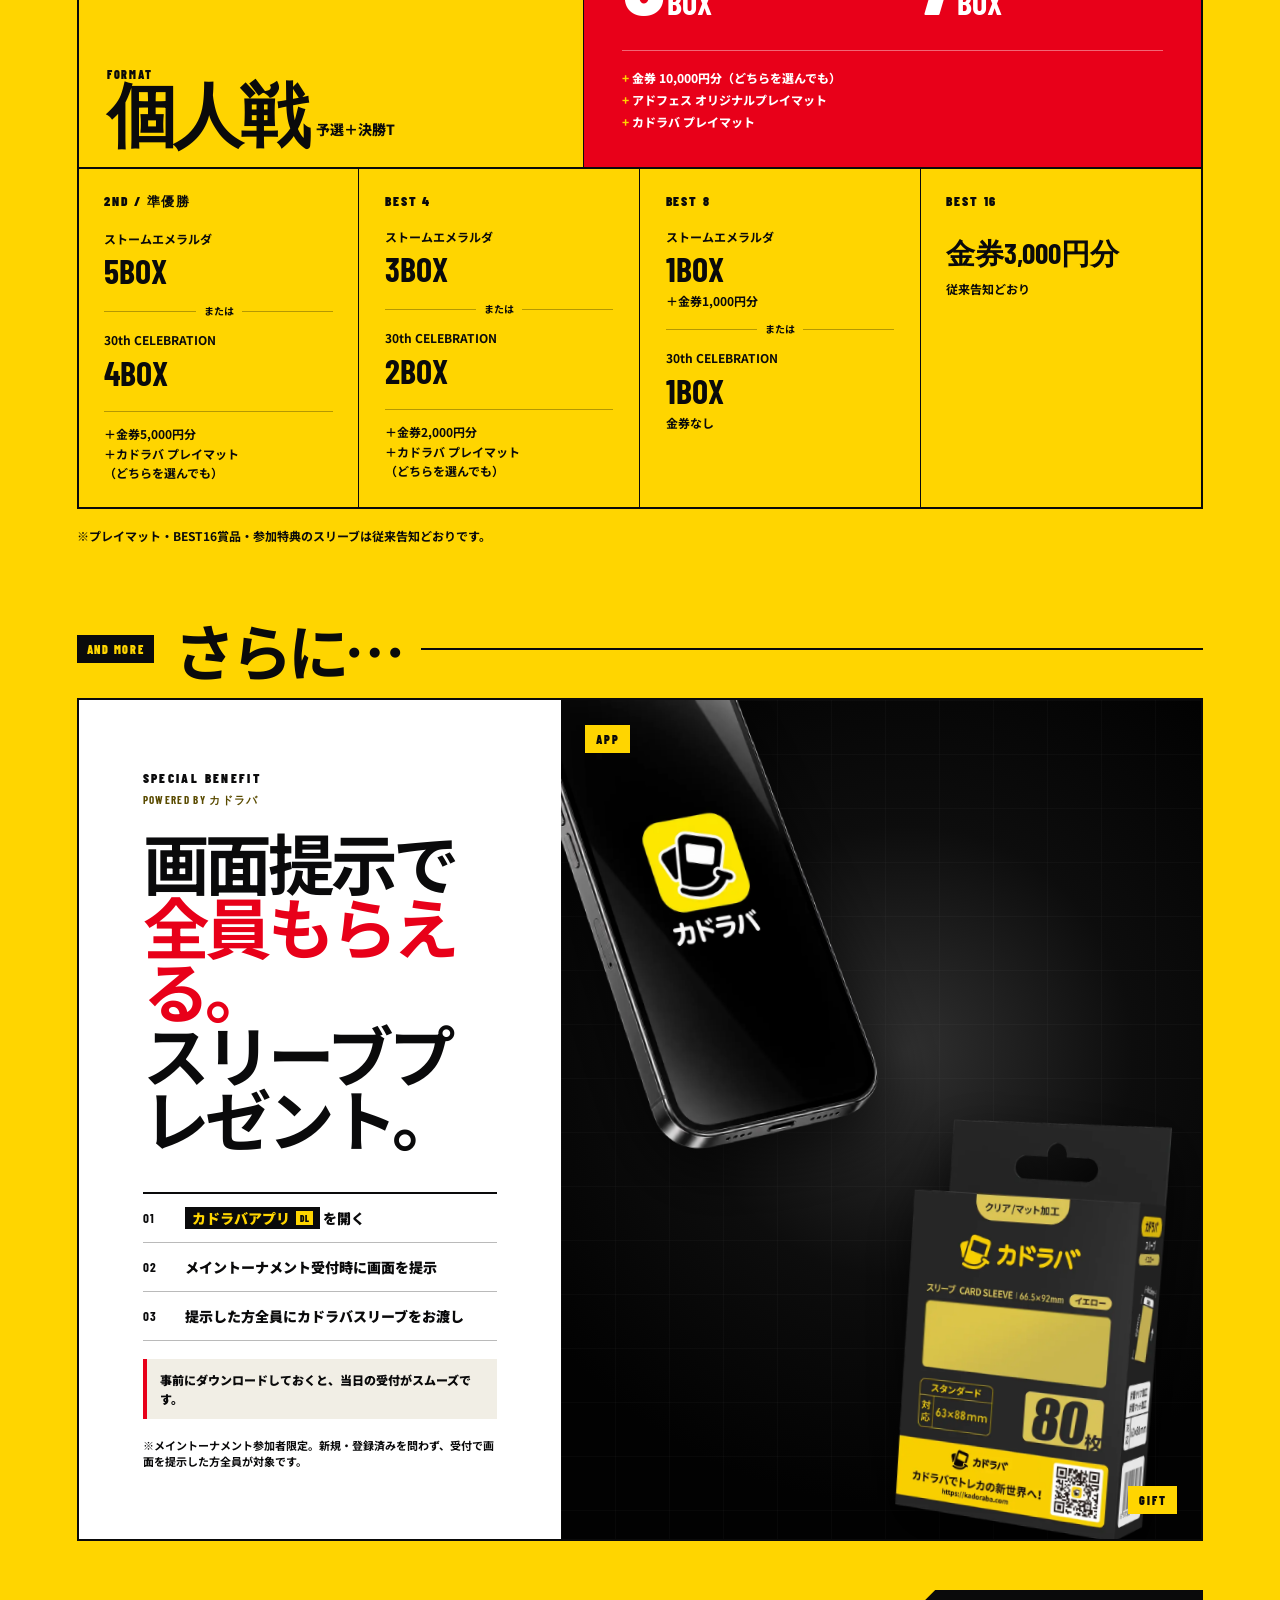
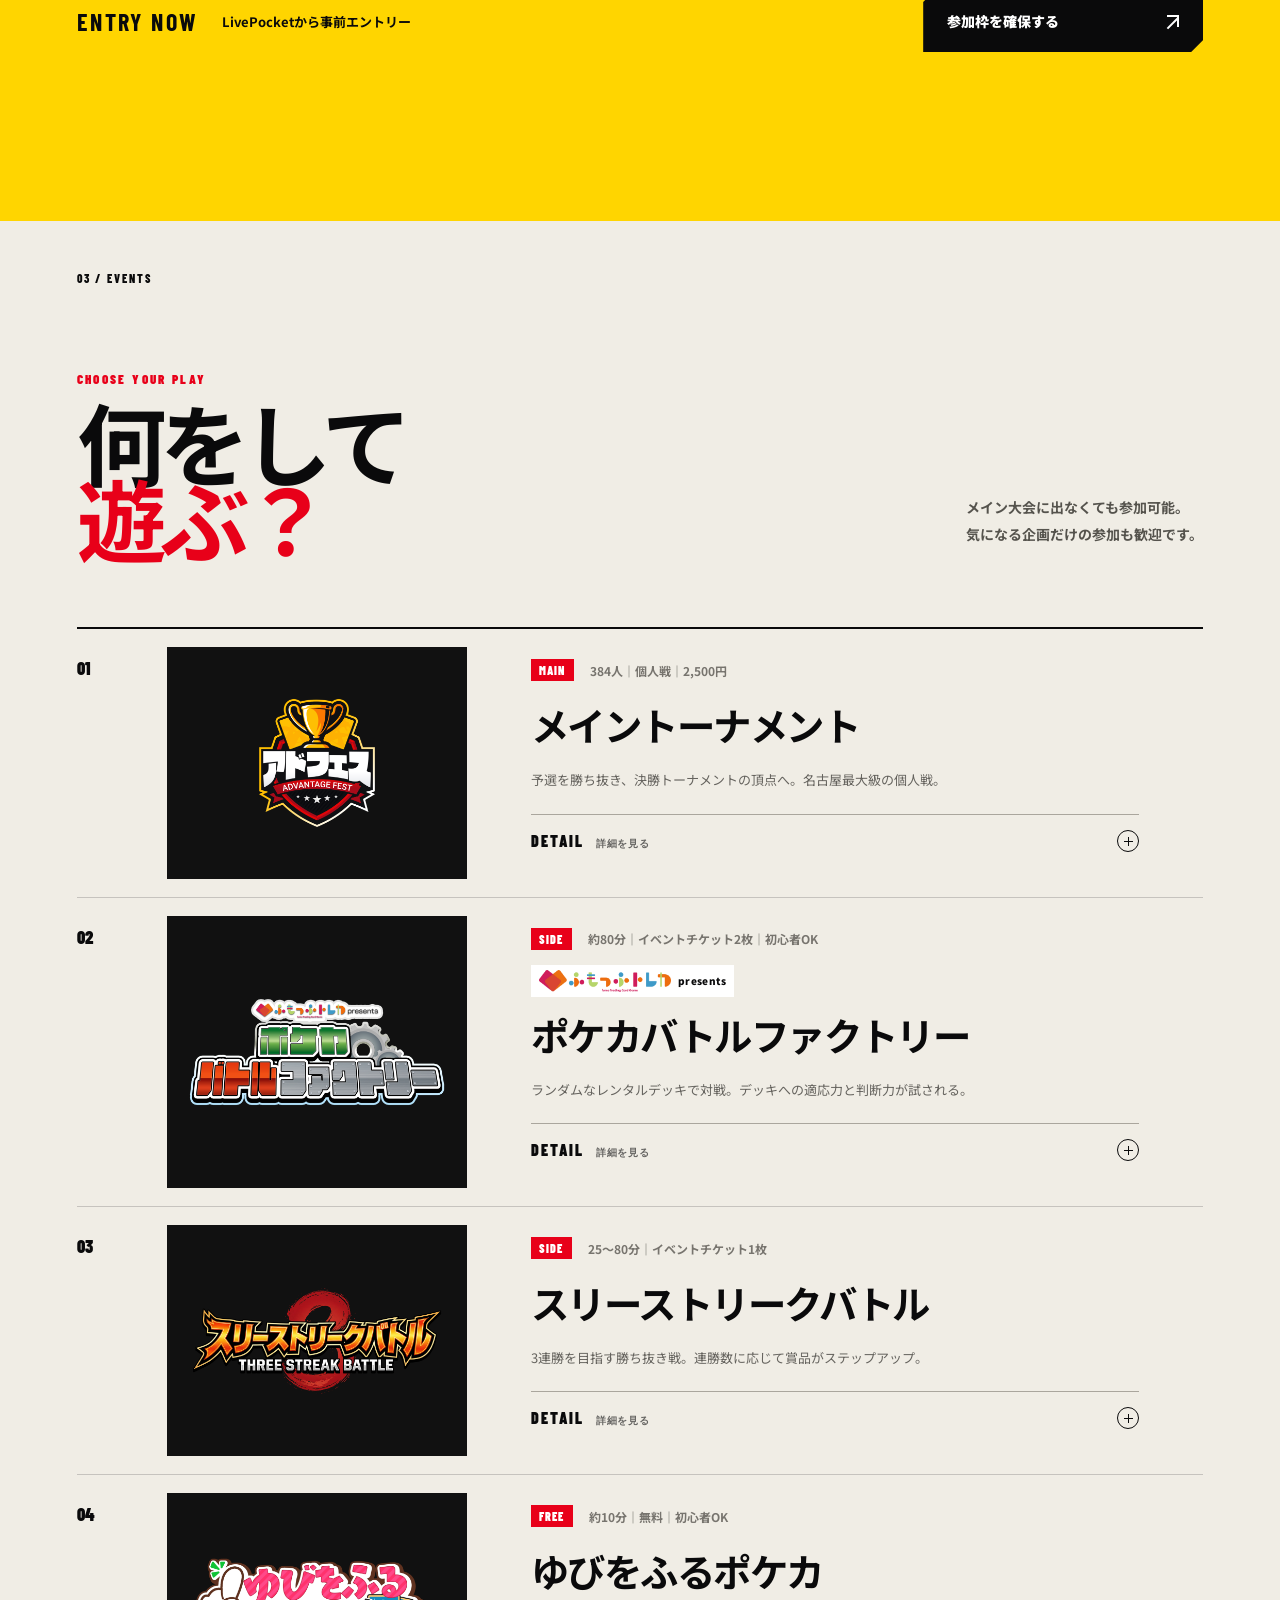
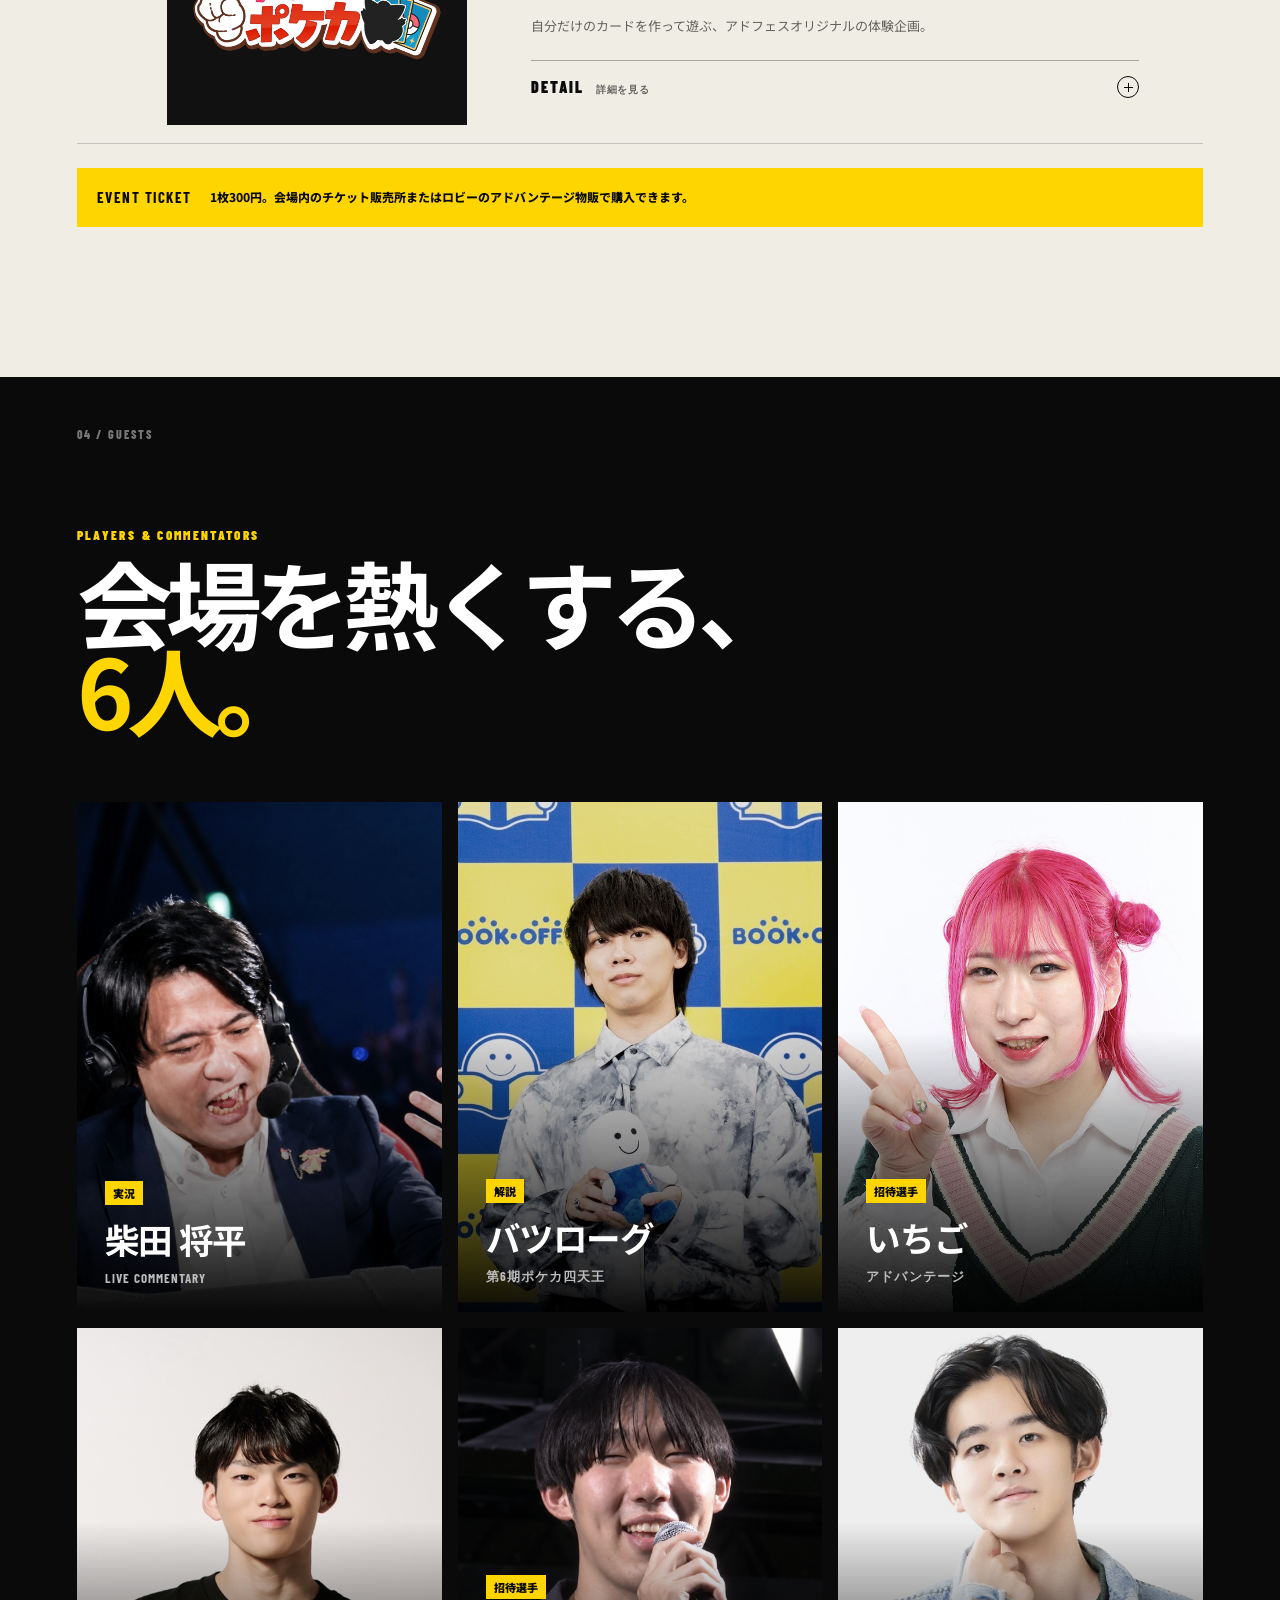
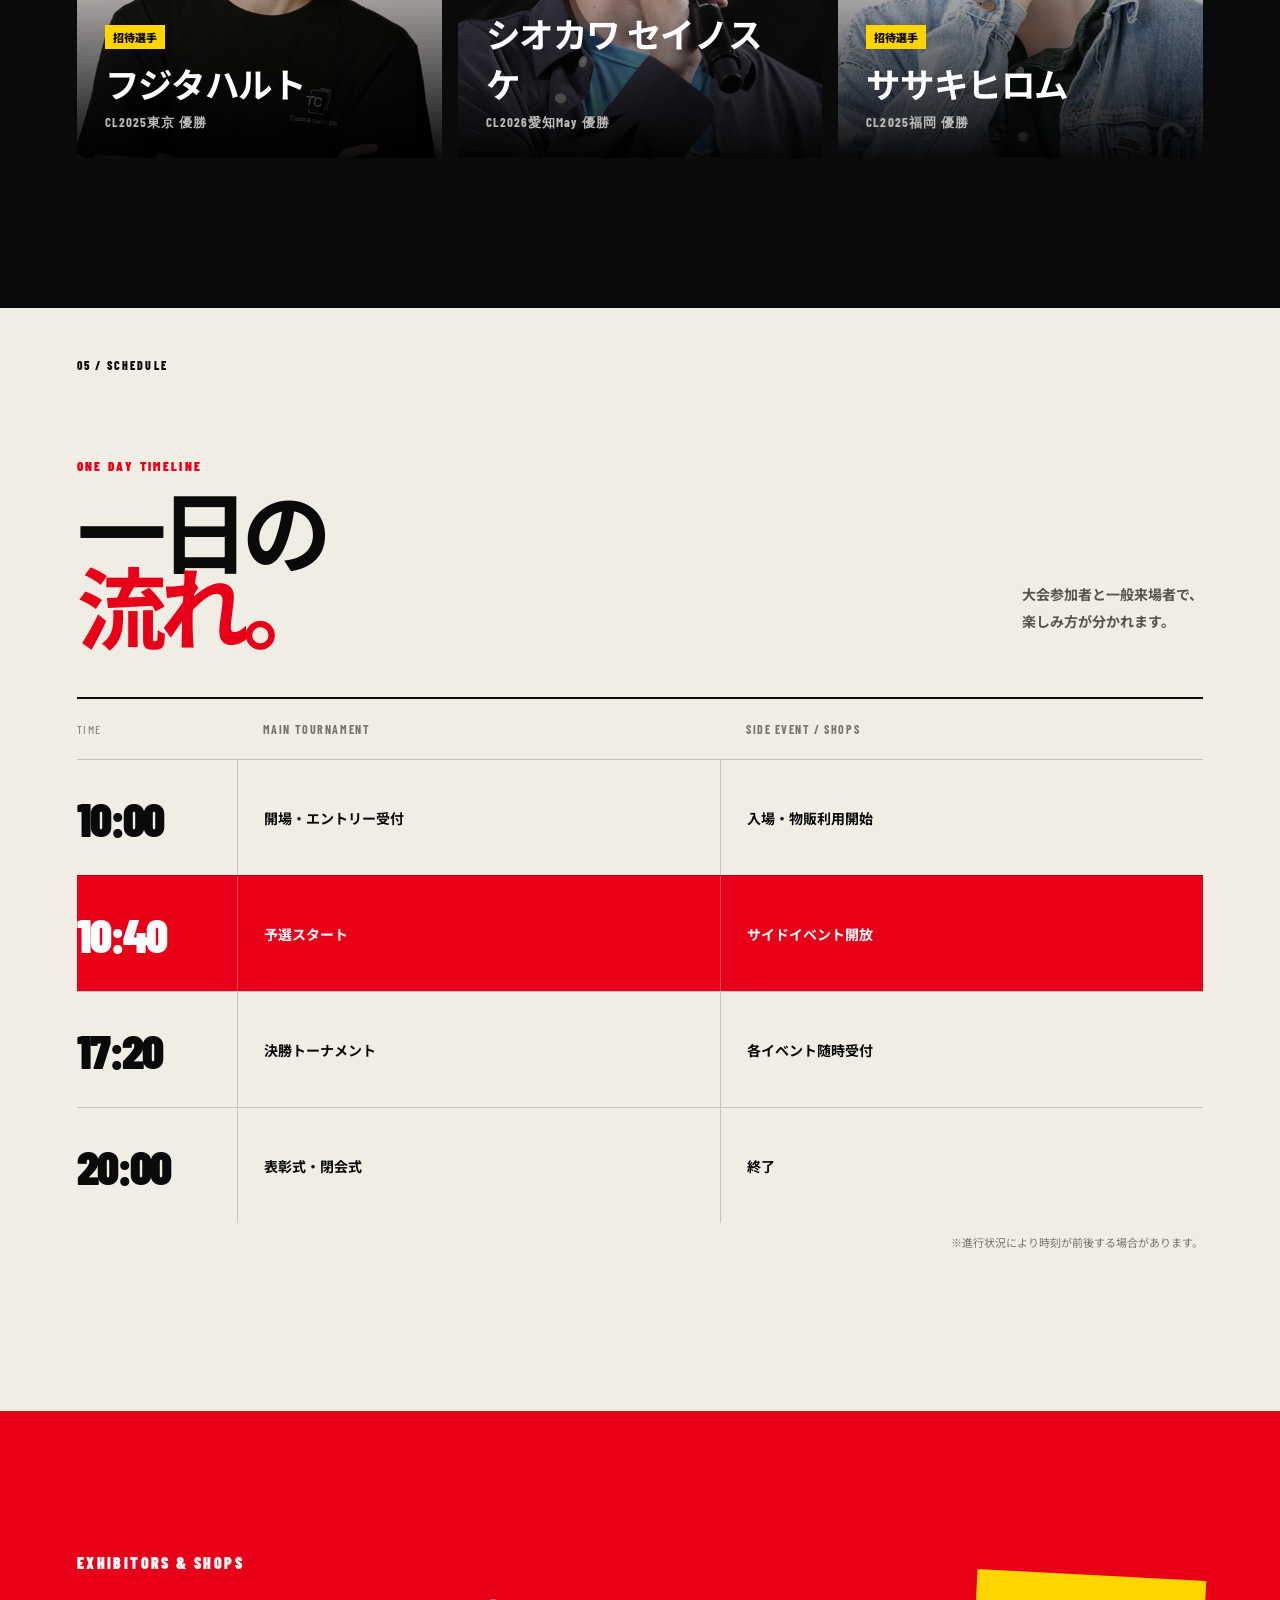
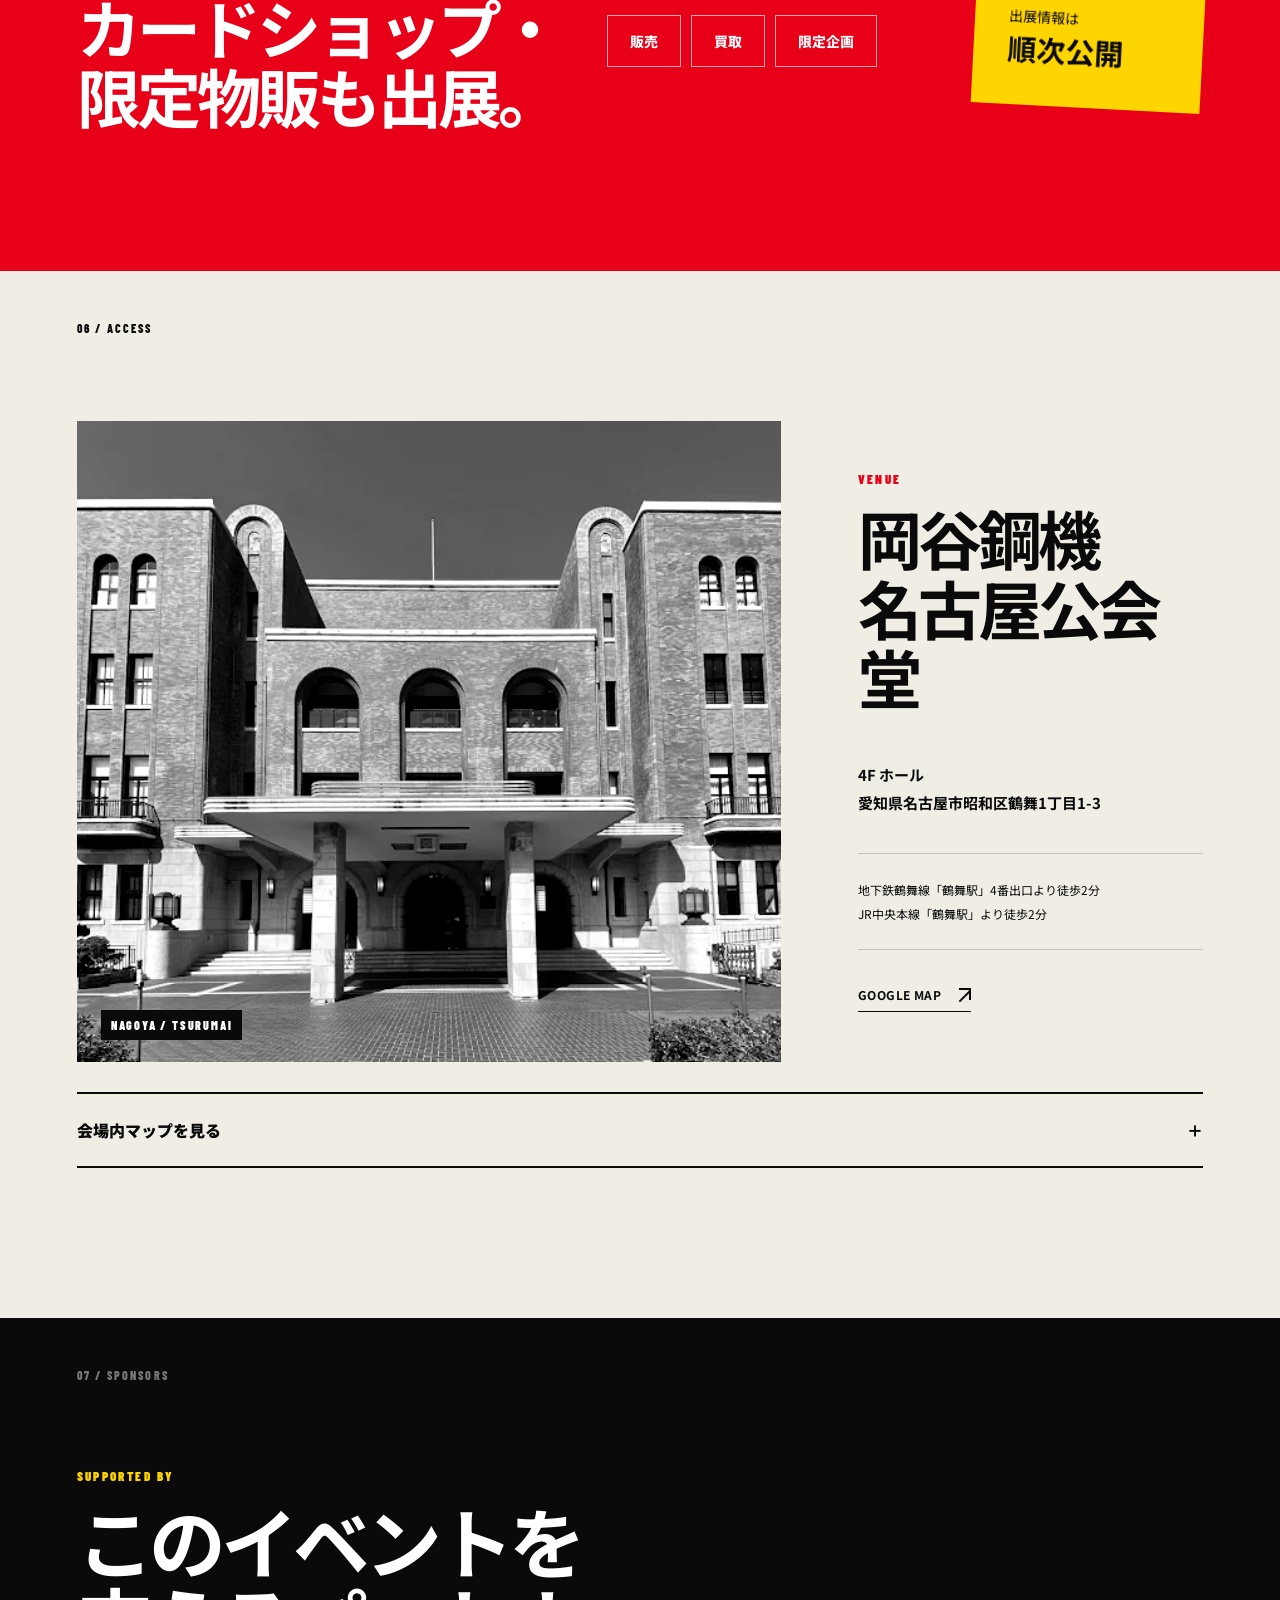
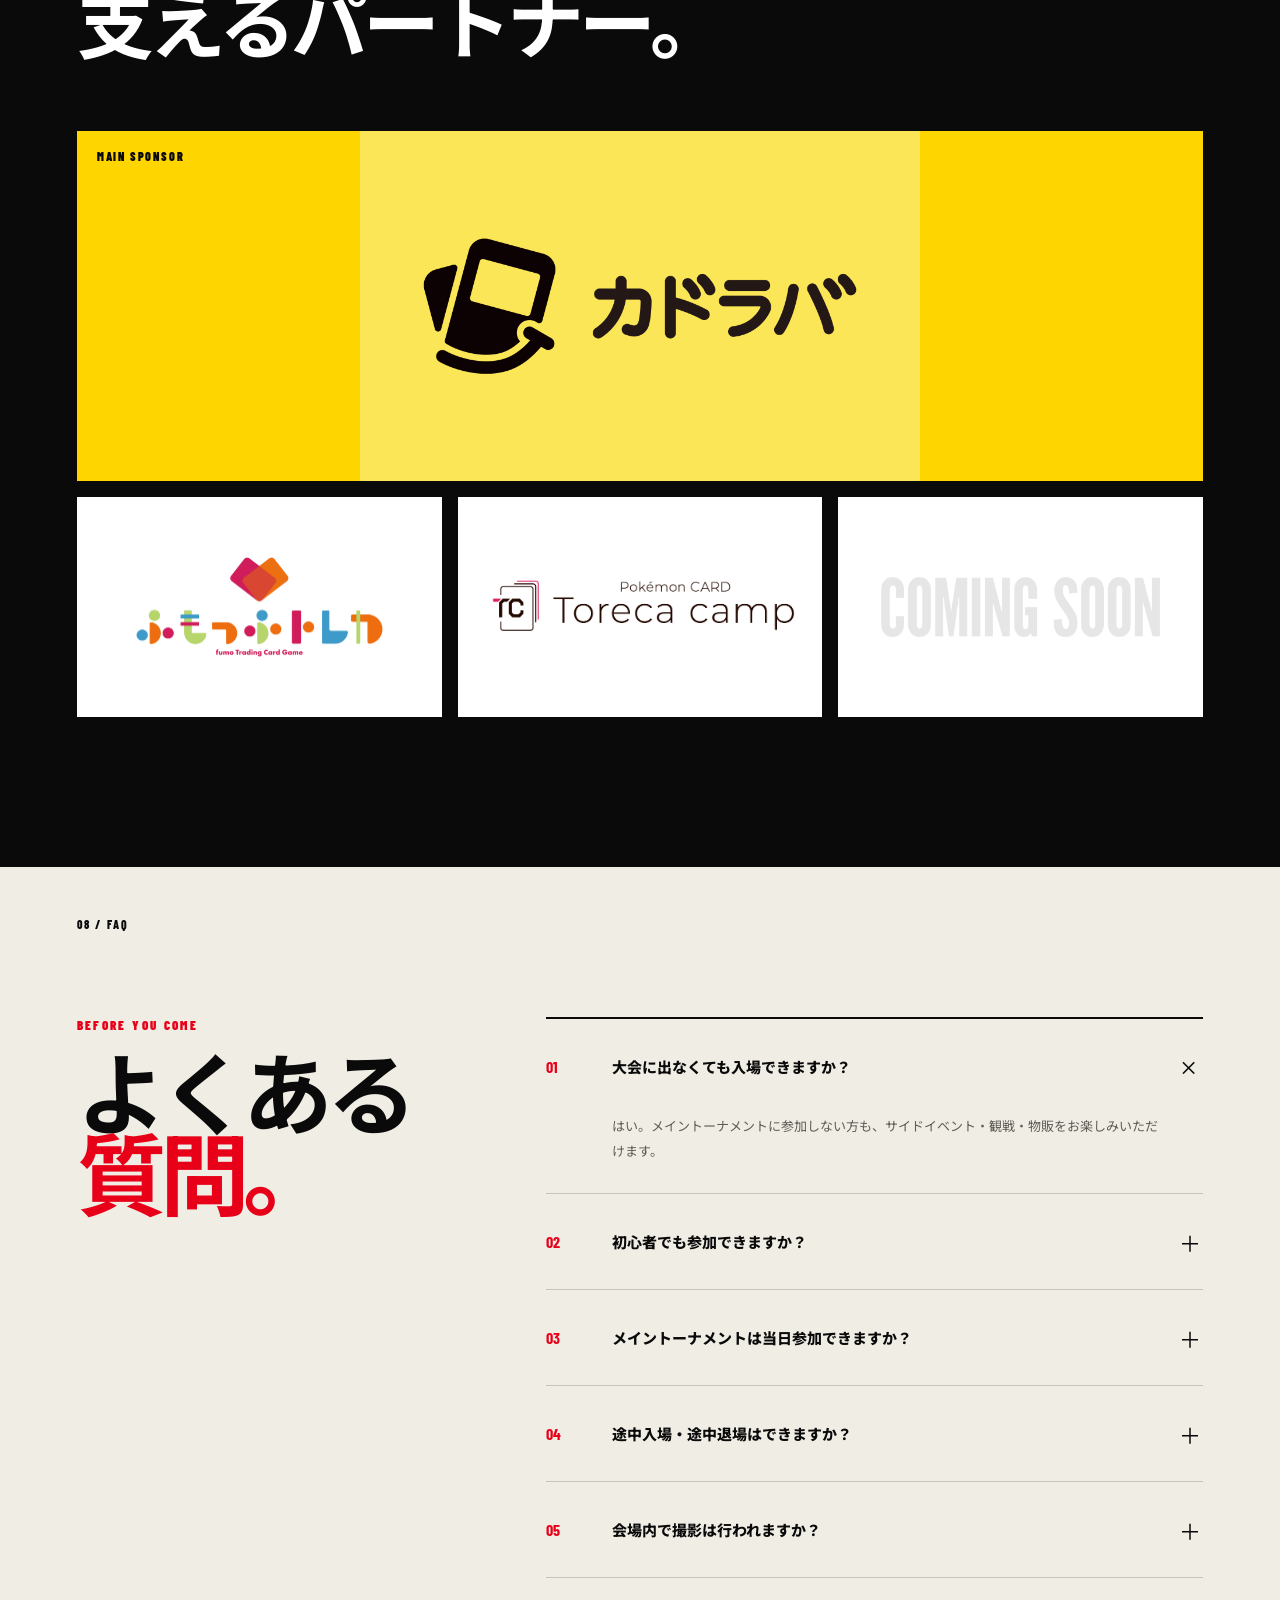
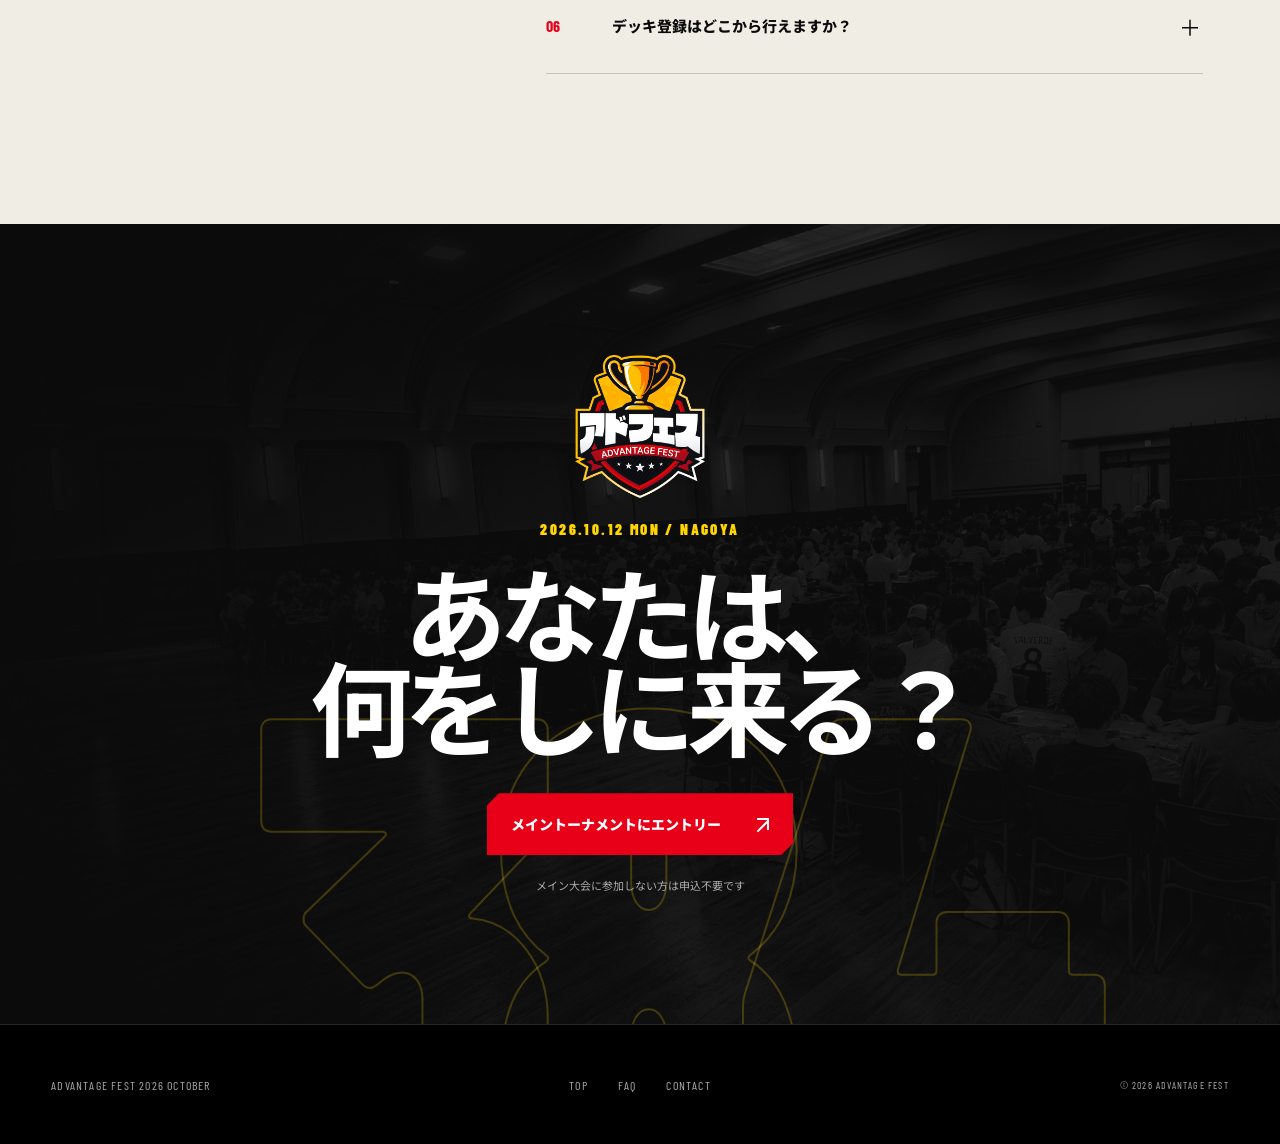
==== commit 42328ff6: "スリーストリークバトルの参加賞を100円OFFクーポンに変更" ====
--- a/index.html
+++ b/index.html
@@ -362,11 +362,12 @@
 </ul>
 <h4>賞品</h4>
 <ul class="event-detail-list event-detail-prizes">
-<li><b>0勝（参加賞）</b><span>「ストームエメラルダ」×1パック</span></li>
+<li><b>0勝（参加賞）</b><span>100円OFFクーポン</span></li>
 <li><b>1勝</b><span>「ストームエメラルダ」×1パック</span></li>
 <li><b>2勝</b><span>「30th CELEBRATION」×1パック ＋ 「ストームエメラルダ」×1パック</span></li>
 <li><b>3勝</b><span>「30th CELEBRATION」×1パック ＋ 「ストームエメラルダ」×3パック</span></li>
 </ul>
+<small class="event-detail-note">※100円OFFクーポンはアドバンテージ物販およびイベントチケット購入に使用可能です。</small>
 </div>
 </details>
 </div>
--- a/styles.css
+++ b/styles.css
@@ -543,3 +543,12 @@
 
 /* Toreca camp: display the supplied horizontal logo without its outer padding. */
 .support-sponsors img.sponsor-logo-torecacamp { width: min(100%,300px); height: auto; aspect-ratio: 5 / 1; object-fit: cover; object-position: center 48%; }
+/* 枠内の余白を減らしてロゴを大きくする */
+.support-sponsors > div:has(.sponsor-logo-torecacamp) {
+  padding: 14px;
+}
+
+.support-sponsors img.sponsor-logo-torecacamp {
+  width: 100%;
+  max-width: none;
+}
